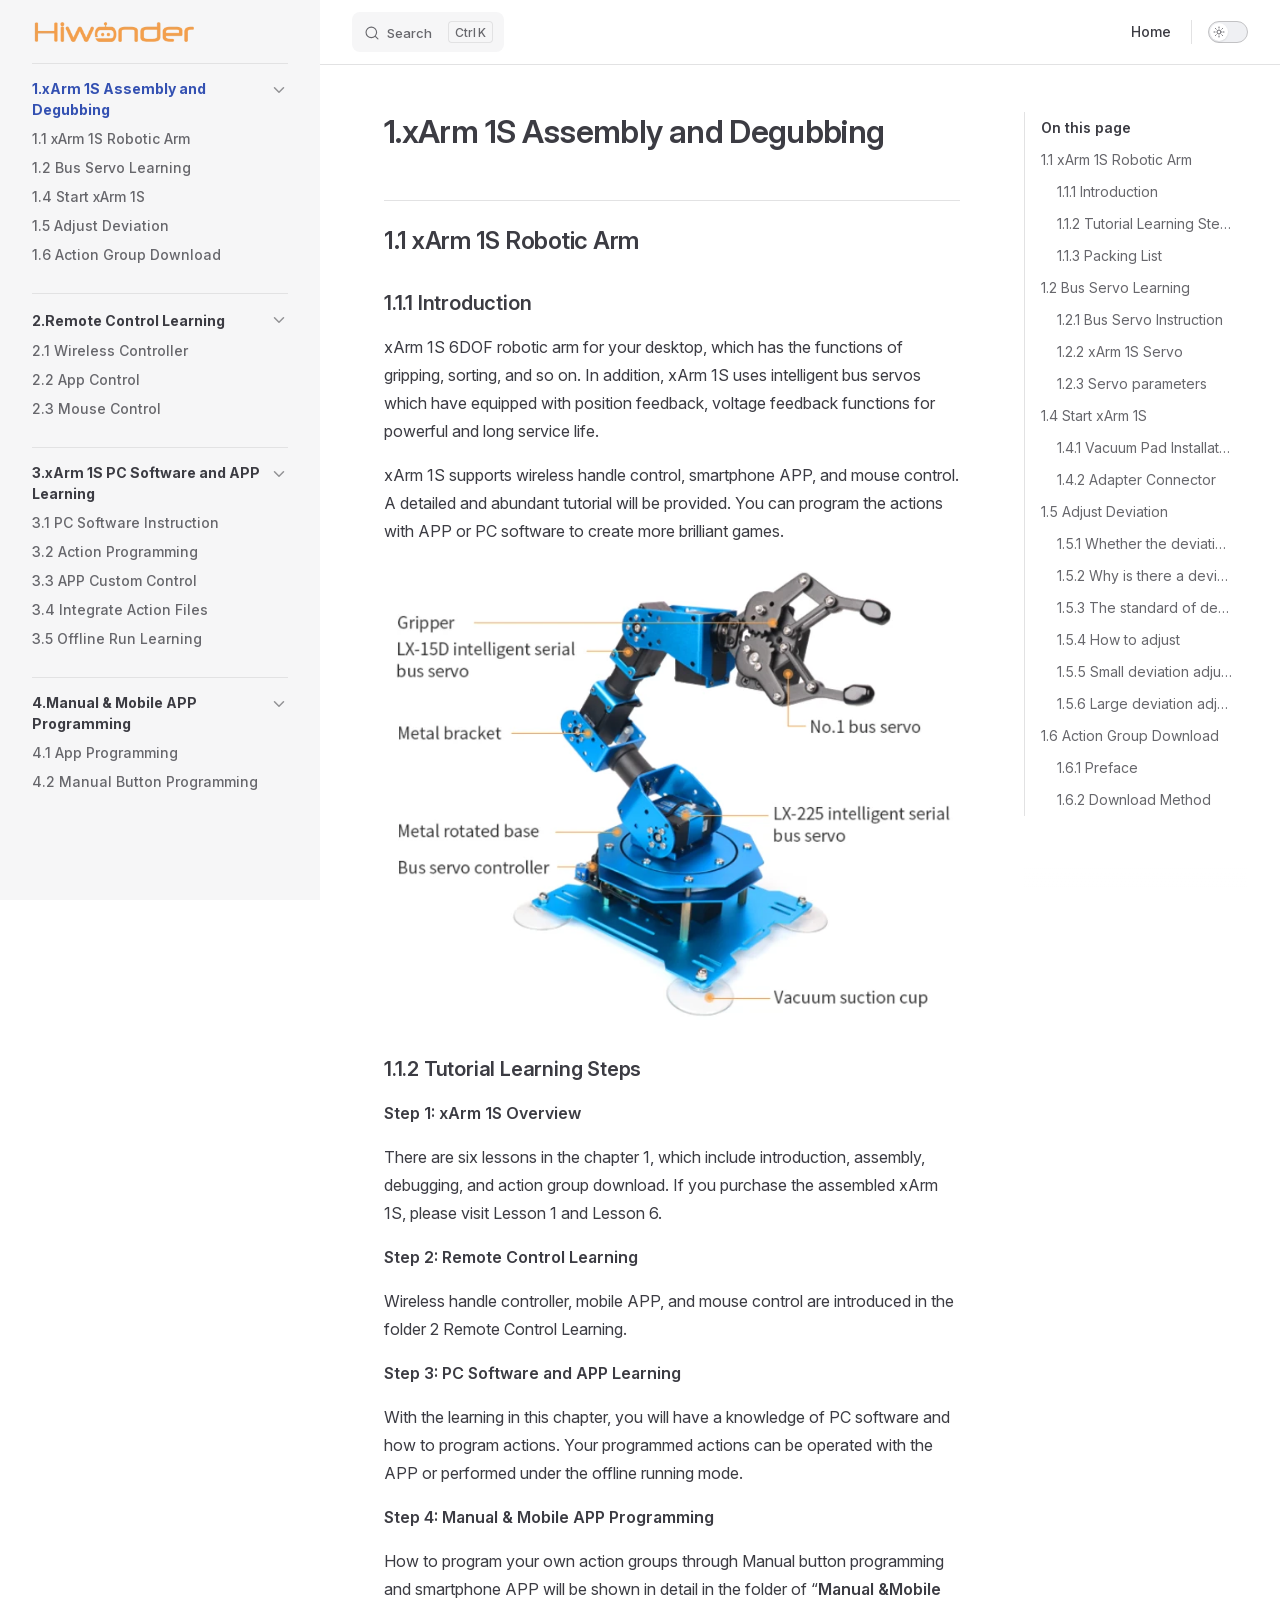
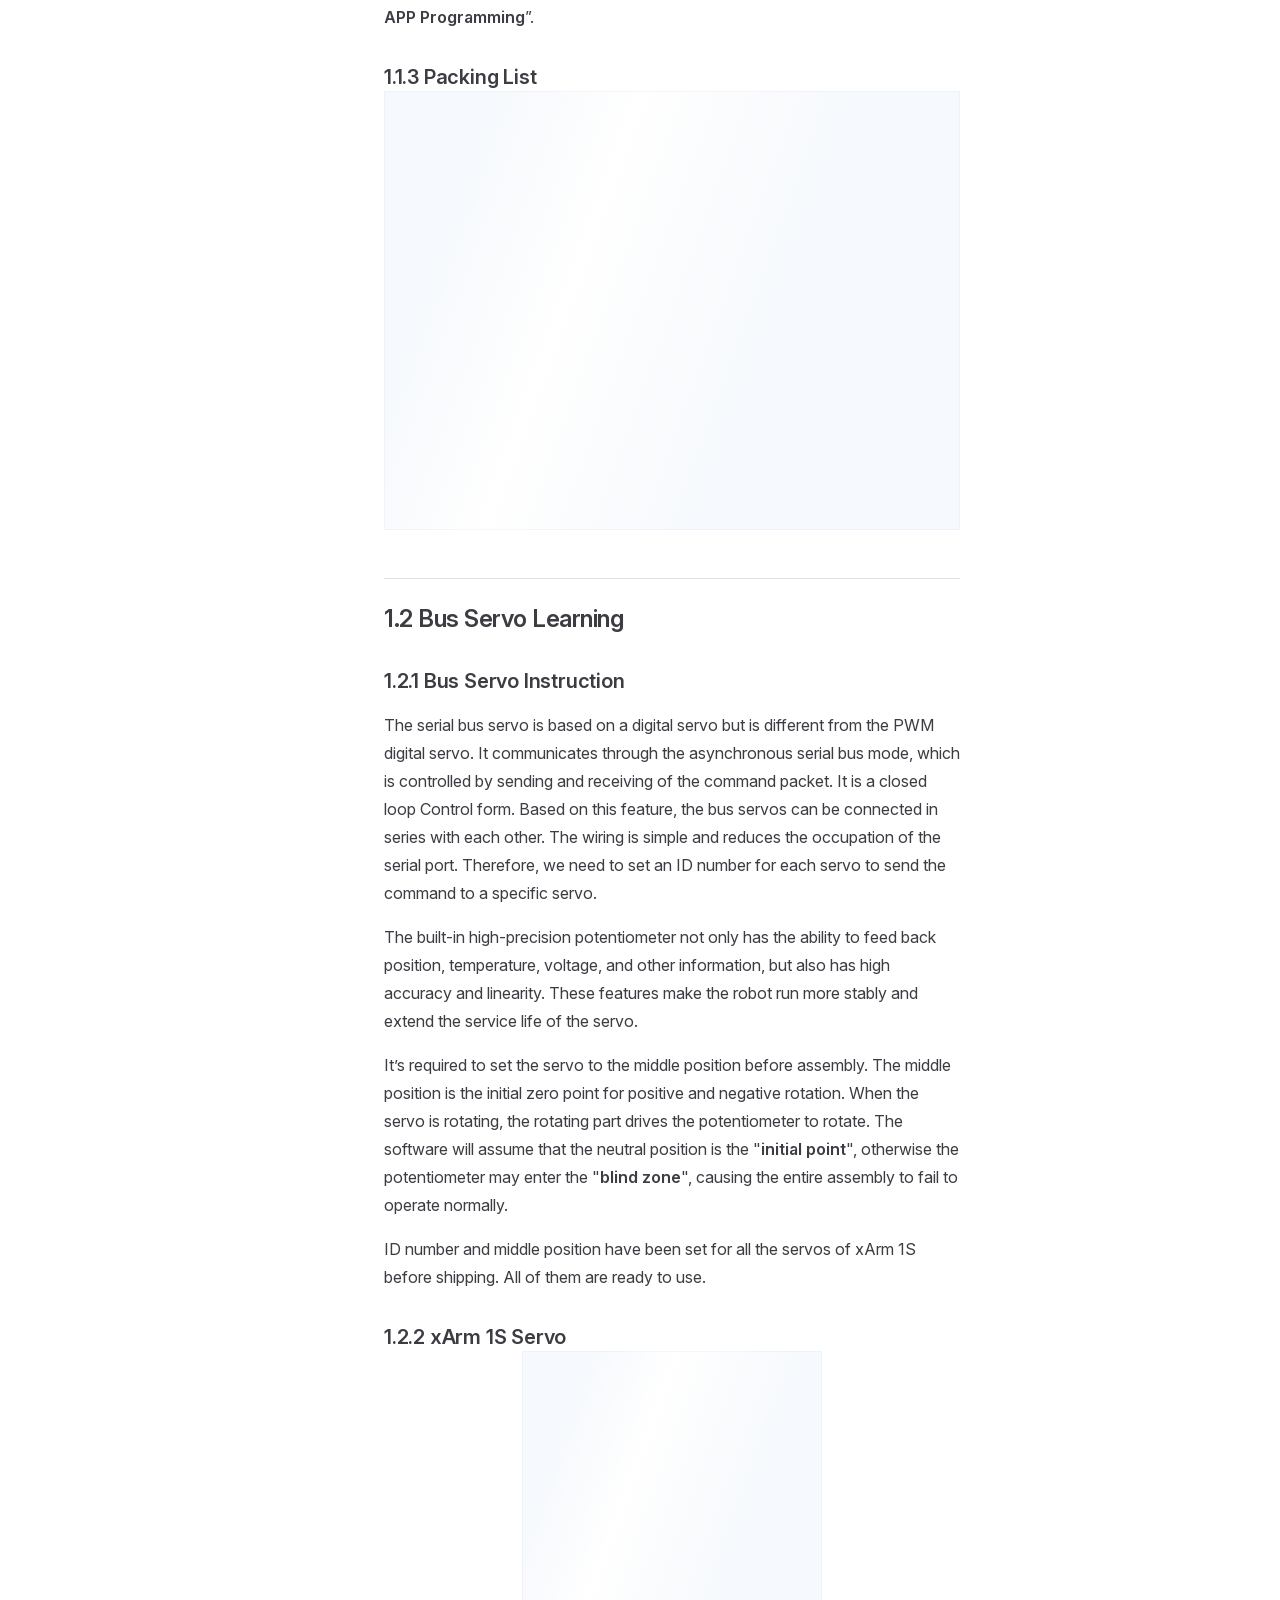
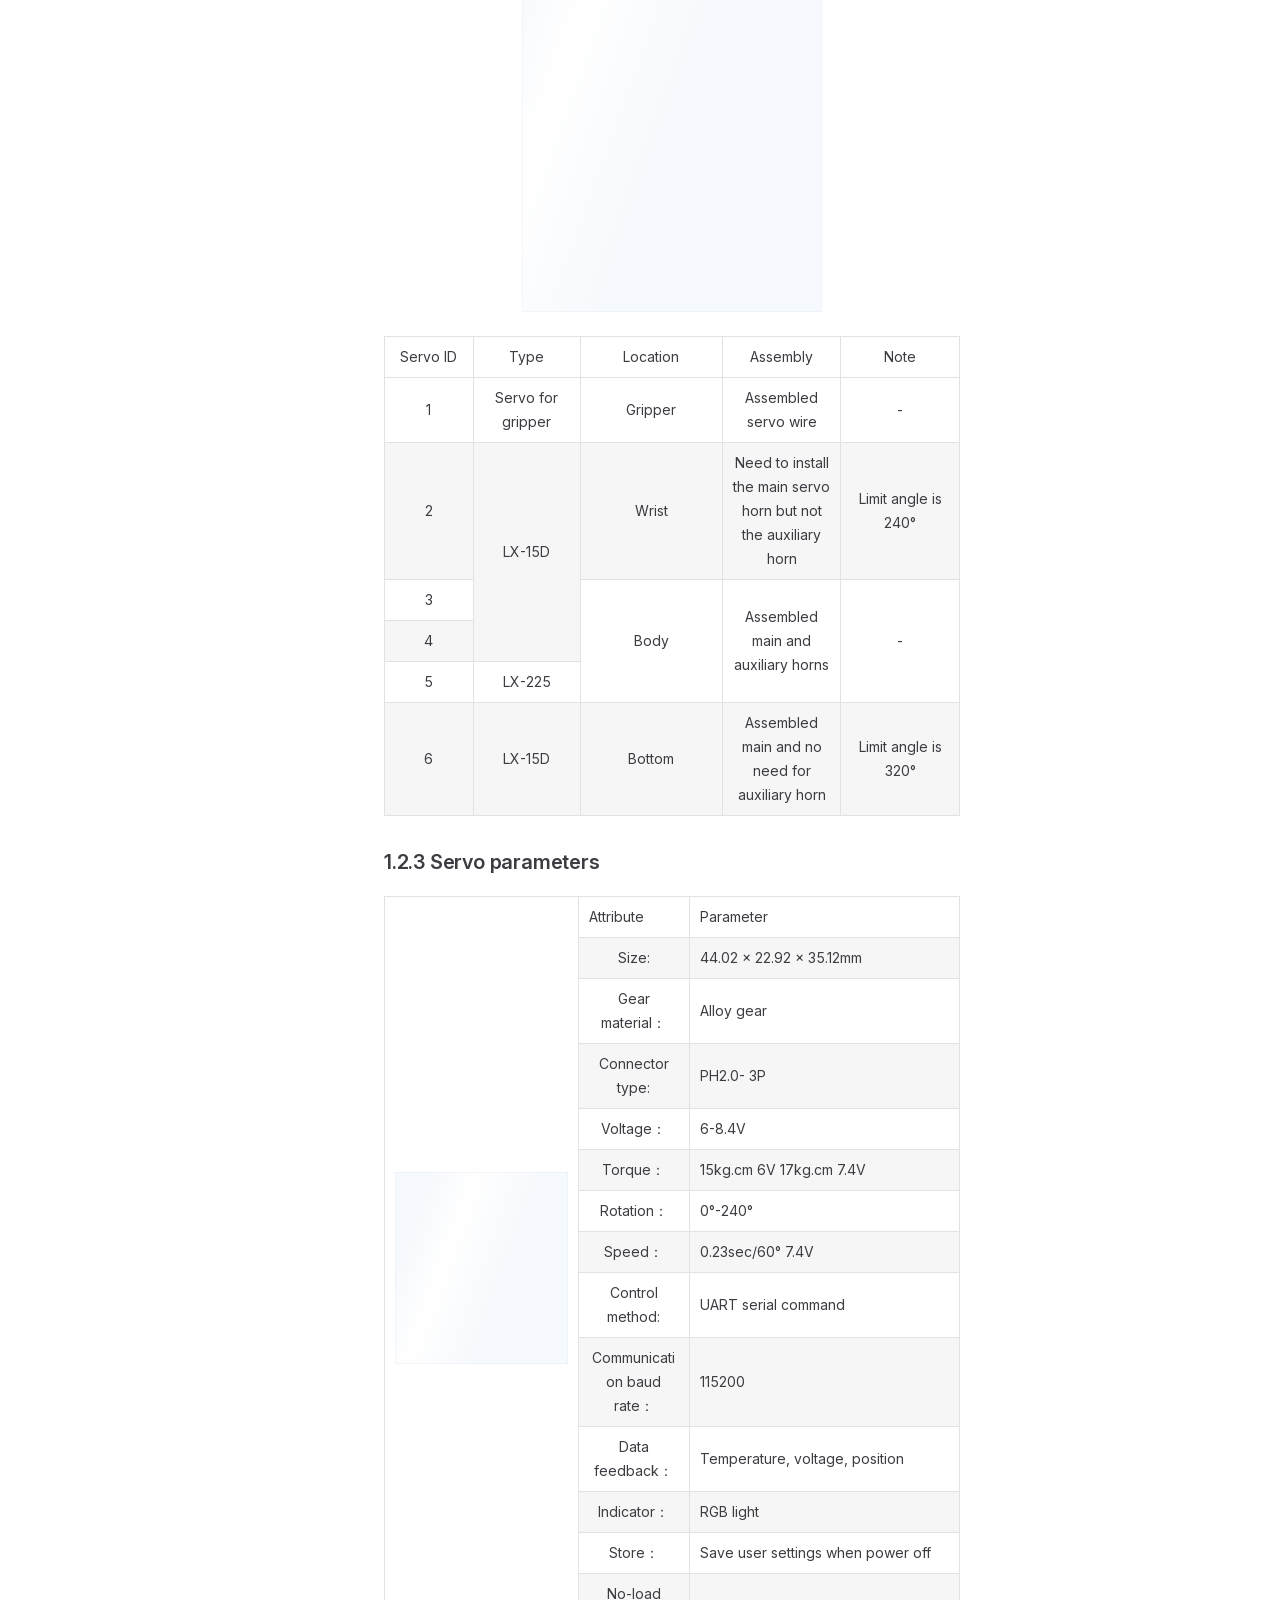
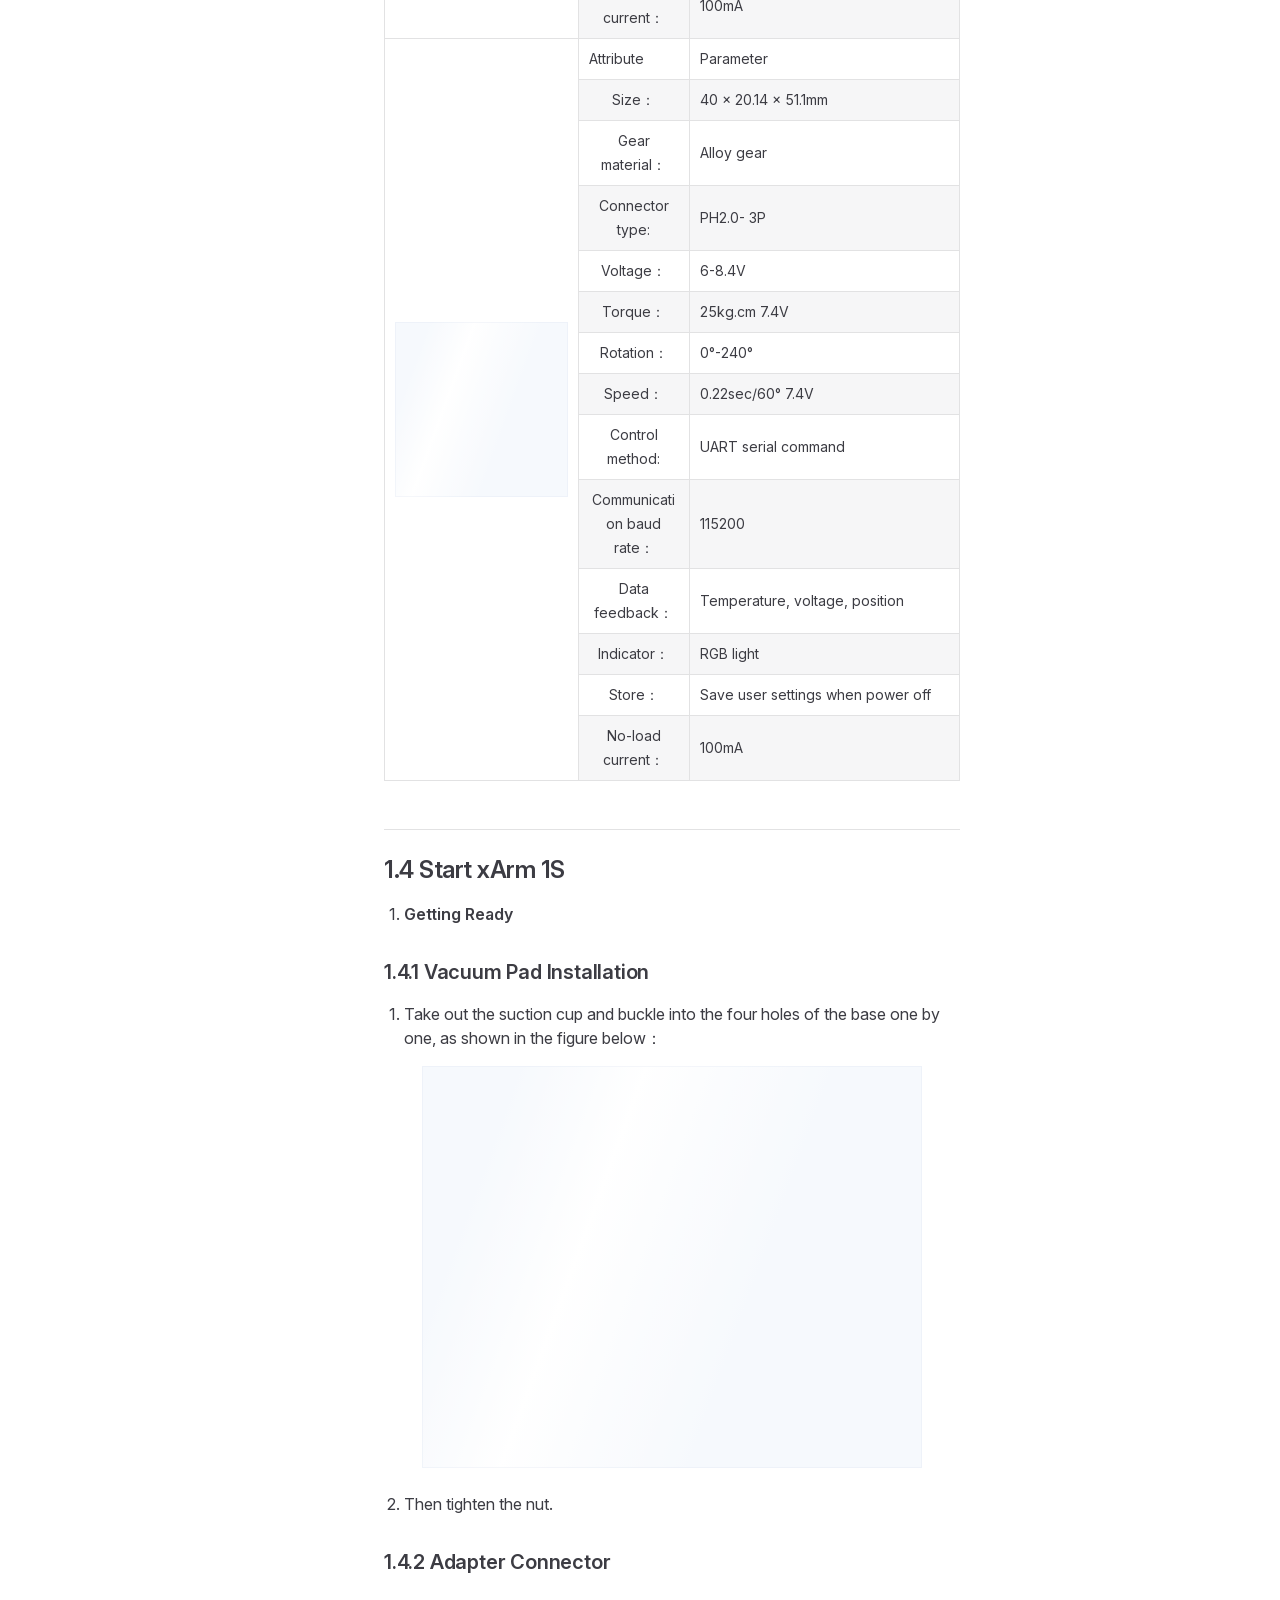
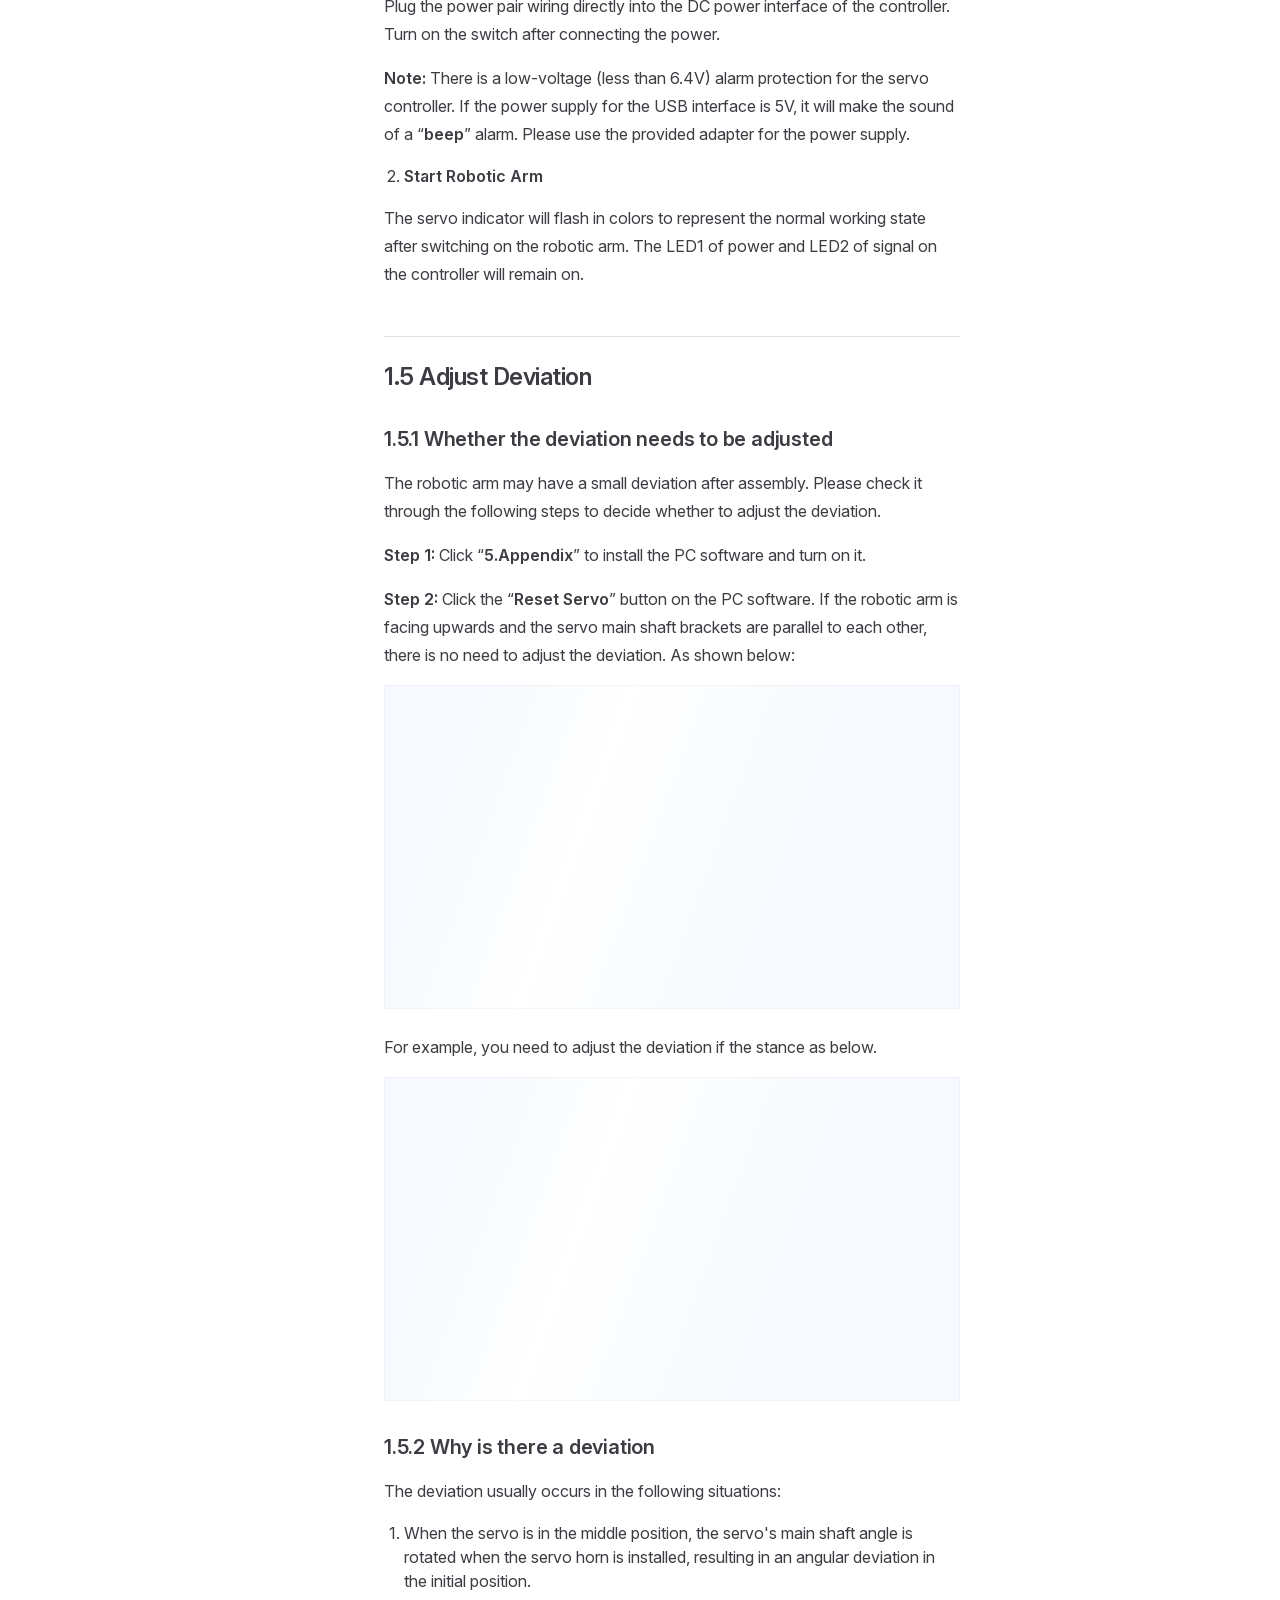
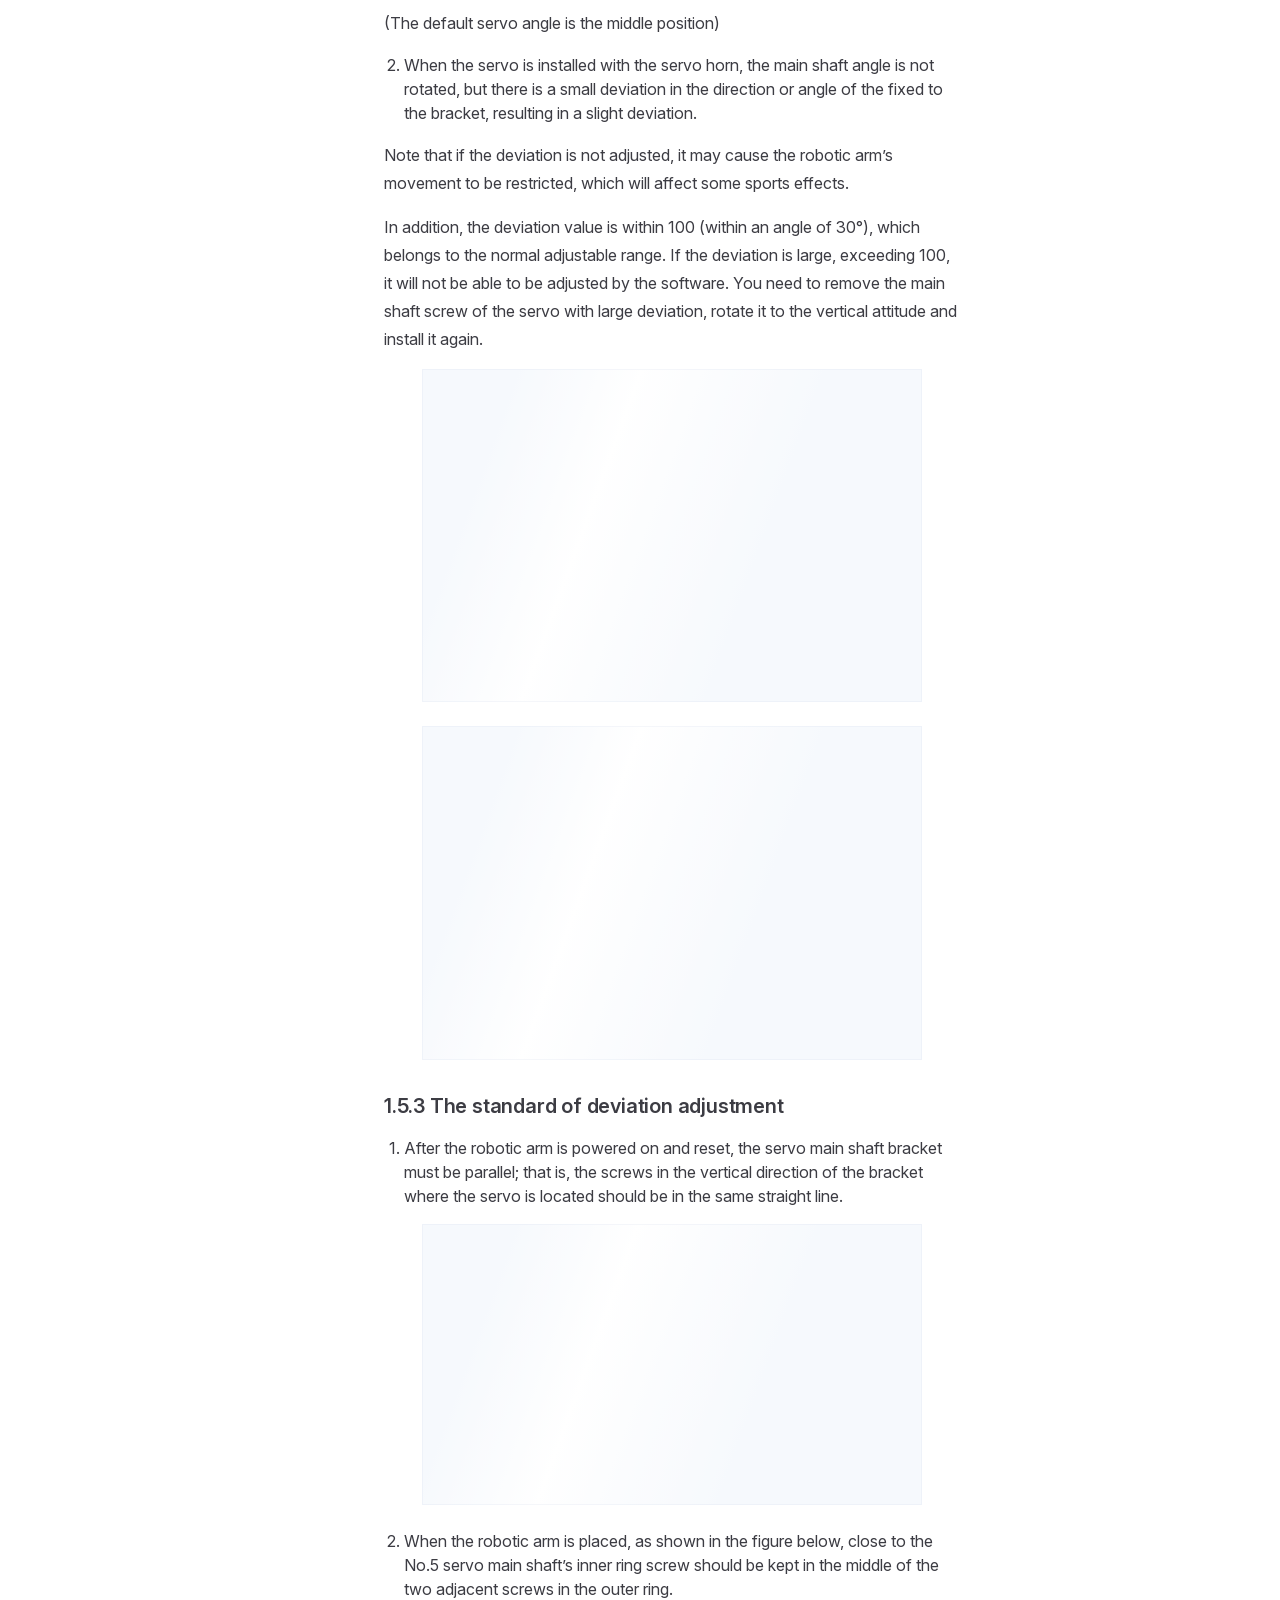
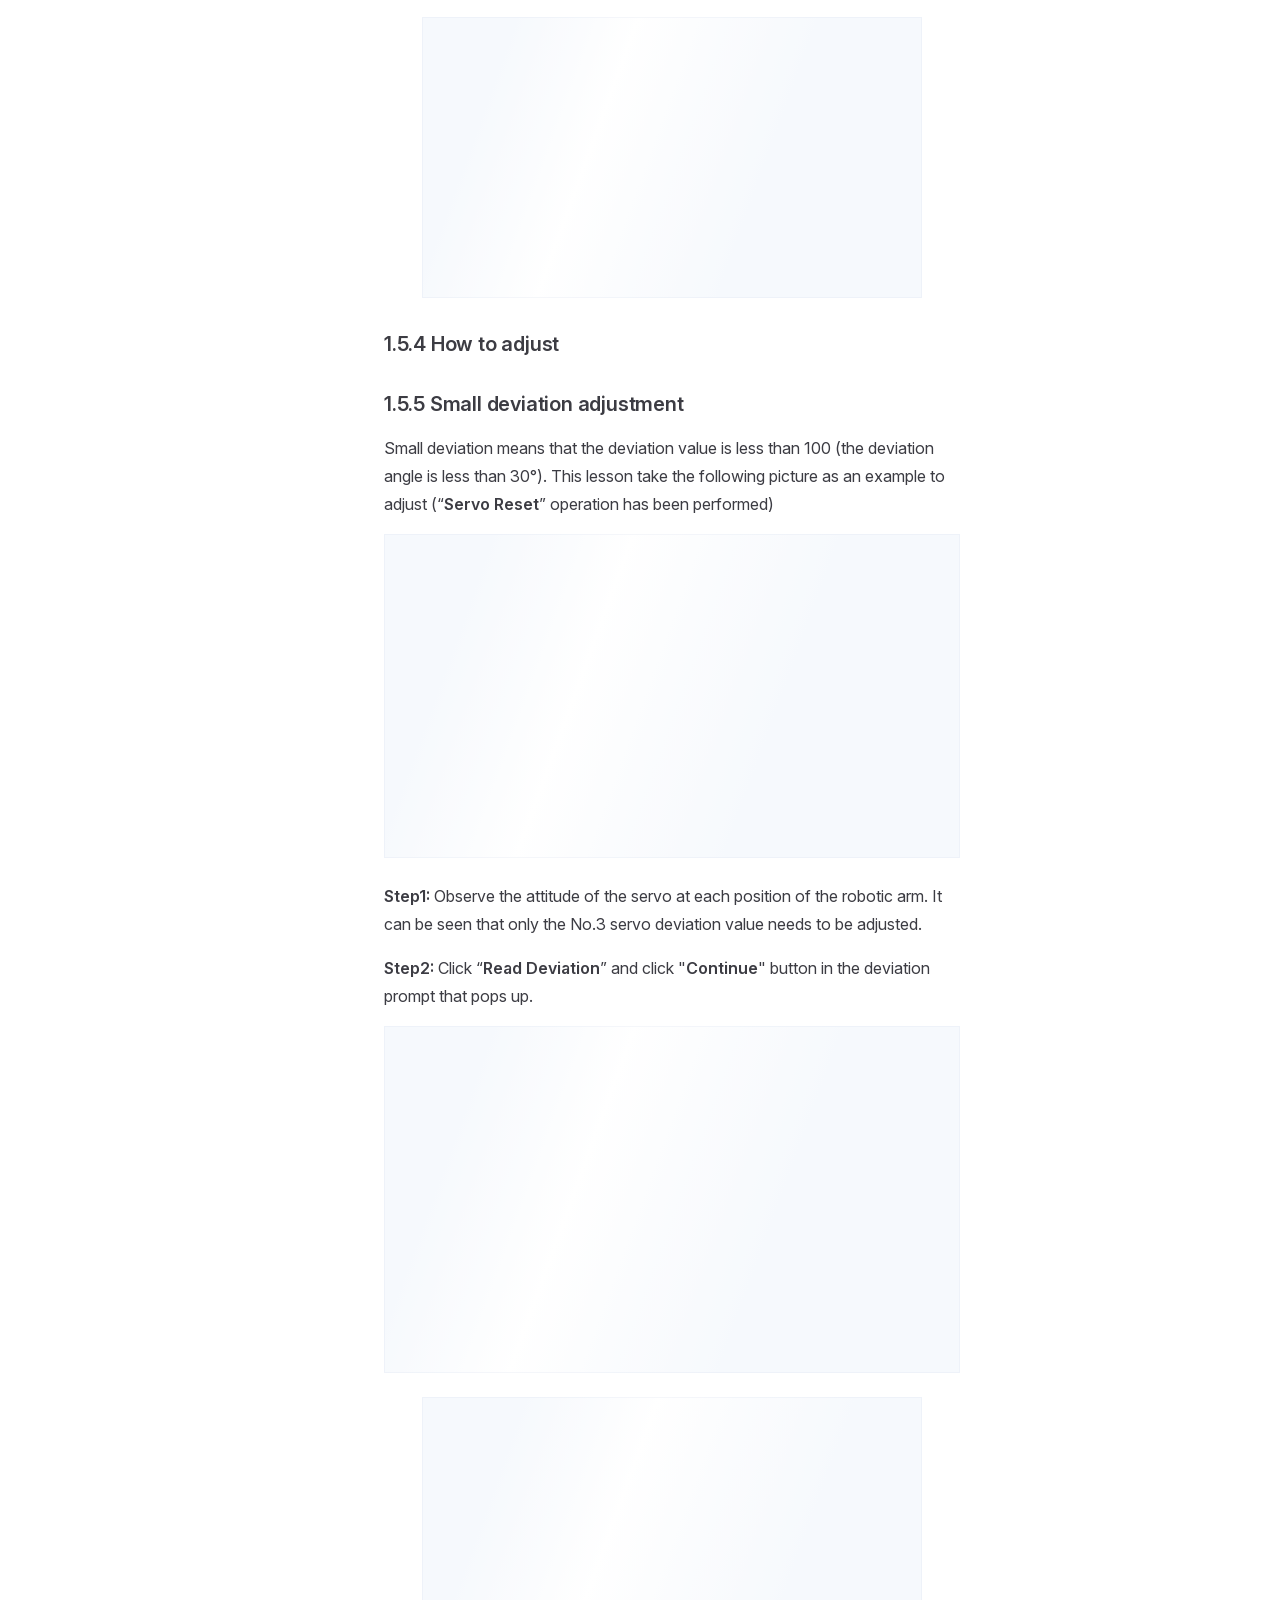
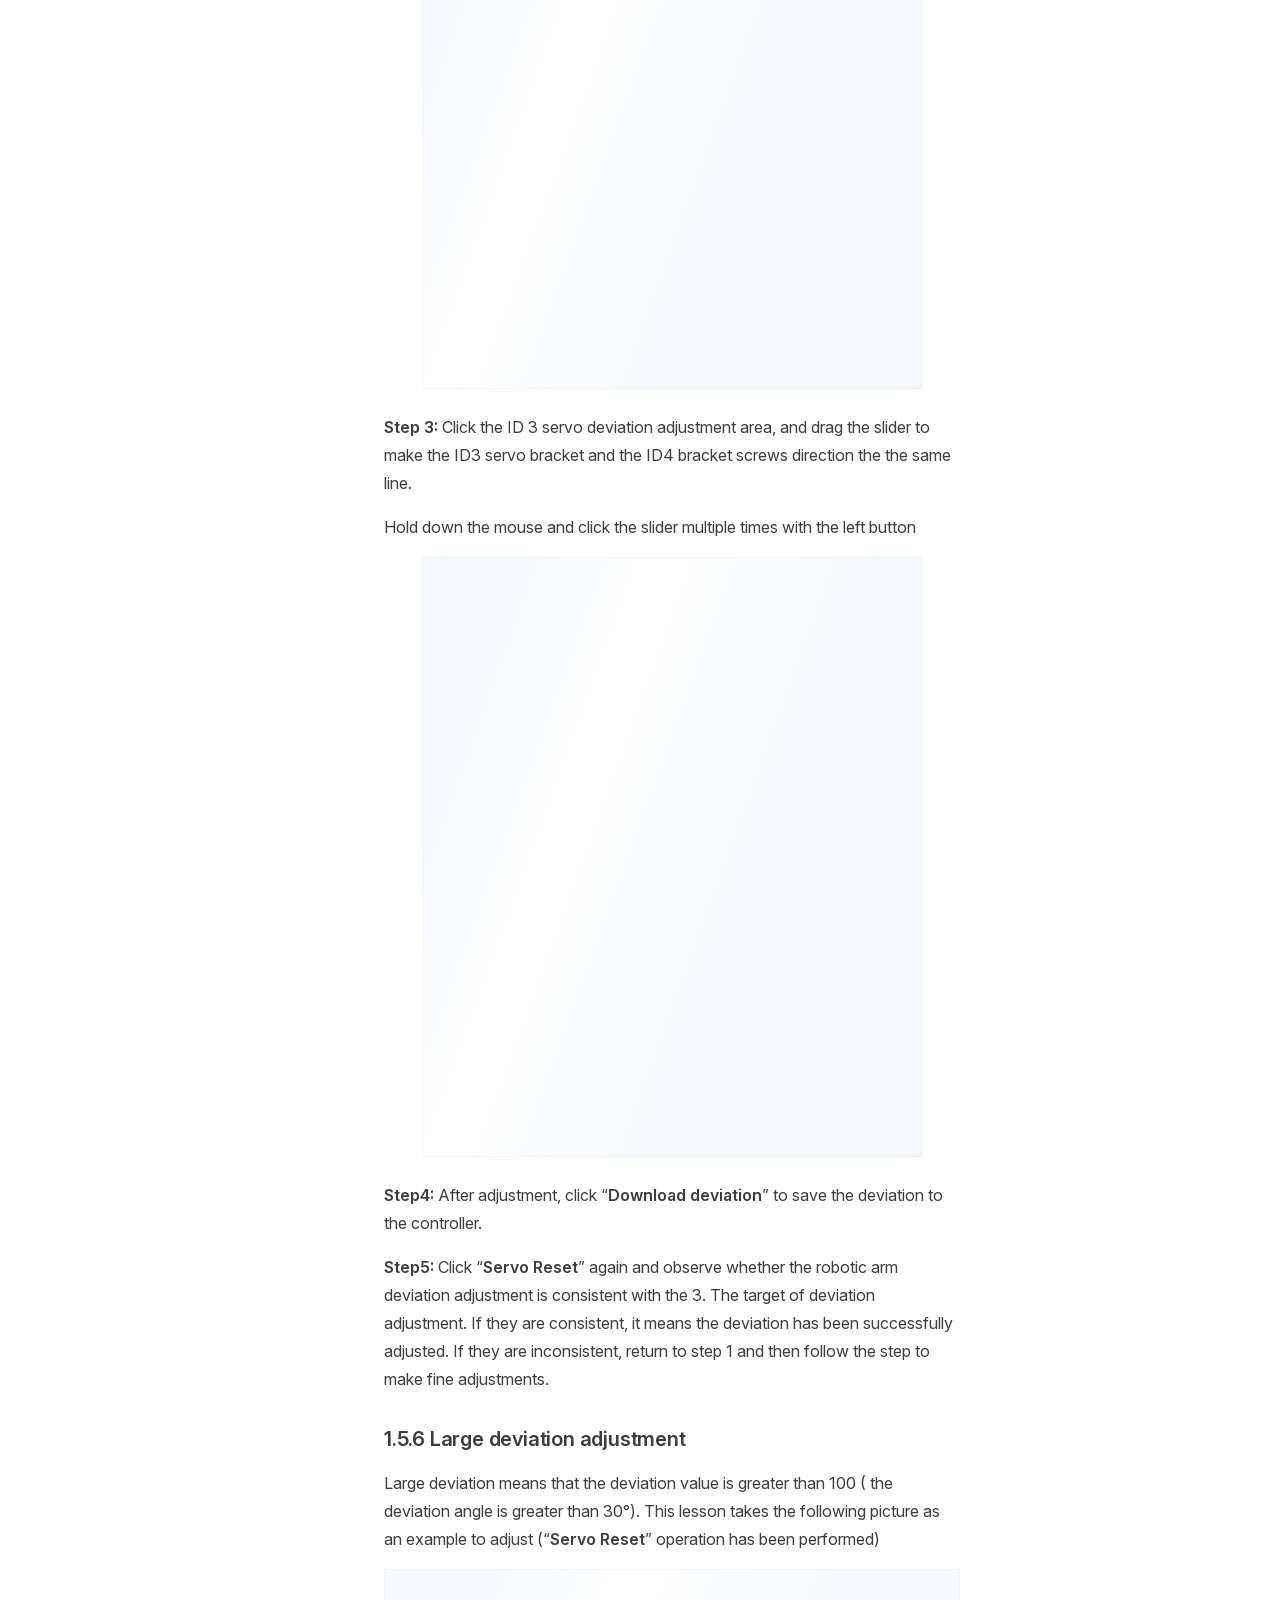
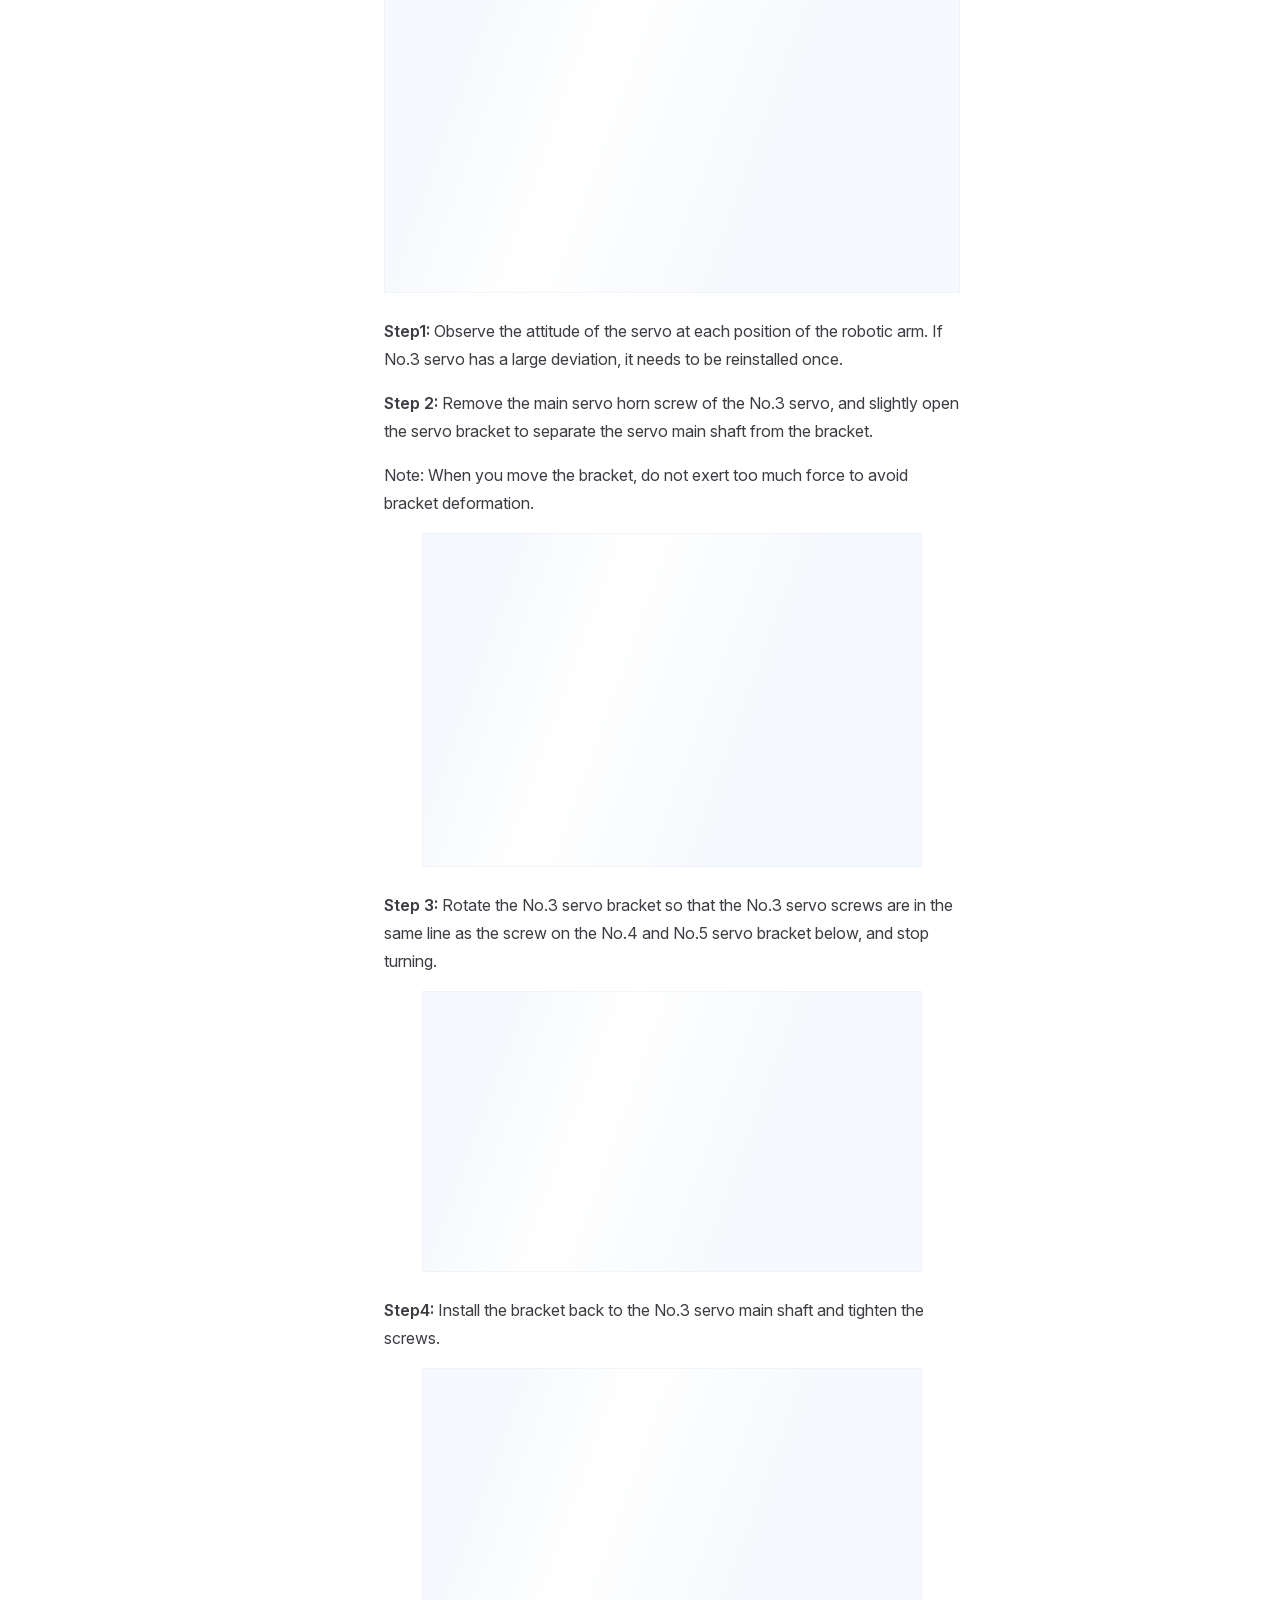
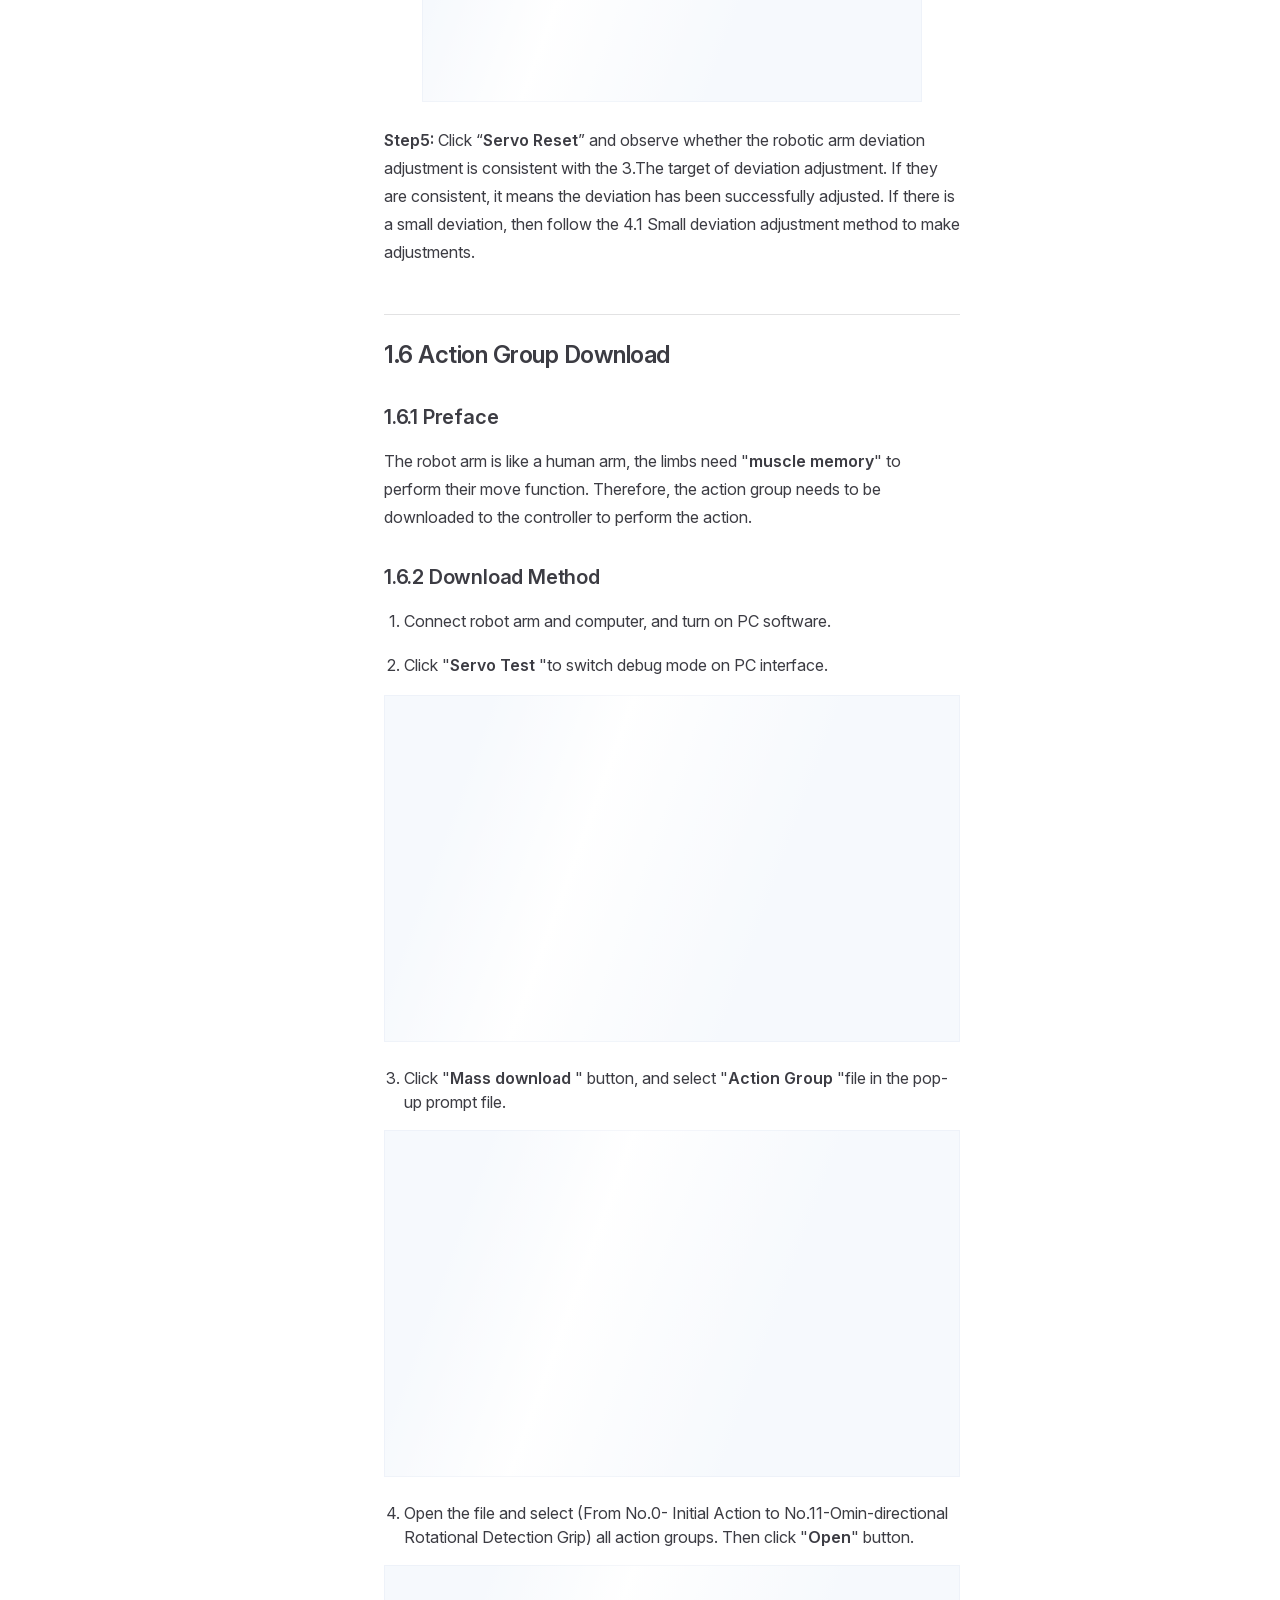
==== projects/xArm1s/en/latest/index.html @ a0bcb952 "内容修改" ====
<!DOCTYPE html>
<html lang="en-US" dir="ltr">
  <head>
    <meta charset="utf-8">
    <meta name="viewport" content="width=device-width,initial-scale=1">
    <title>xArm1s Documentation</title>
    <meta name="description" content="xArm1s documentation">
    <meta name="generator" content="VitePress v1.6.4">
    <link rel="preload stylesheet" href="/projects/xArm1s/en/latest/assets/style.CxP_NrQR.css" as="style">
    <link rel="preload stylesheet" href="/projects/xArm1s/en/latest/vp-icons.css" as="style">
    
    <script type="module" src="/projects/xArm1s/en/latest/assets/app.ejjOTUYW.js"></script>
    <link rel="preload" href="/projects/xArm1s/en/latest/assets/inter-roman-latin.Di8DUHzh.woff2" as="font" type="font/woff2" crossorigin="">
    <link rel="modulepreload" href="/projects/xArm1s/en/latest/assets/chunks/theme.Cj3zNCCT.js">
    <link rel="modulepreload" href="/projects/xArm1s/en/latest/assets/chunks/framework.Cma4l5FK.js">
    <link rel="modulepreload" href="/projects/xArm1s/en/latest/assets/index.md.B4yT09Di.lean.js">
    <link rel="icon" href="/projects/xArm1s/en/latest/favicon.ico">
    <script id="check-dark-mode">(()=>{const e=localStorage.getItem("vitepress-theme-appearance")||"auto",a=window.matchMedia("(prefers-color-scheme: dark)").matches;(!e||e==="auto"?a:e==="dark")&&document.documentElement.classList.add("dark")})();</script>
    <script id="check-mac-os">document.documentElement.classList.toggle("mac",/Mac|iPhone|iPod|iPad/i.test(navigator.platform));</script>
  </head>
  <body>
    <div id="app"><!--[--><div class="page-redirect" style="text-align:center;padding:100px 20px;"><p>Redirecting to content page...</p><p><a href="/projects/xArm1s/en/latest/docs/1. xArm 1S Assembly and Degubbing.html" target="_self">If you are not redirected automatically, click here</a></p></div><!--[--><!----><!--]--><!----><!--]--></div>
    <script>window.__VP_HASH_MAP__=JSON.parse("{\"docs_1. xarm 1s assembly and degubbing.md\":\"BlCGXDpI\",\"docs_2. remote control learning.md\":\"oFK88oRt\",\"docs_3. xarm 1s pc software and app learning.md\":\"CBuROpdE\",\"docs_4. manual _ mobile app programming.md\":\"BdoM3fTT\",\"docs_index.md\":\"CVqjwdQY\",\"index.md\":\"B4yT09Di\"}");window.__VP_SITE_DATA__=JSON.parse("{\"lang\":\"en-US\",\"dir\":\"ltr\",\"title\":\"xArm1s Documentation\",\"description\":\"xArm1s documentation\",\"base\":\"/projects/xArm1s/en/latest/\",\"head\":[],\"router\":{\"prefetchLinks\":true},\"appearance\":true,\"themeConfig\":{\"siteTitle\":false,\"logo\":\"/e-logo.webp\",\"outline\":[2,3],\"search\":{\"provider\":\"local\",\"options\":{\"translations\":{\"button\":{\"buttonText\":\"Search\",\"buttonAriaLabel\":\"Search\"},\"modal\":{\"searchBox\":{\"resetButtonTitle\":\"Clear search query\",\"resetButtonAriaLabel\":\"Clear search query\",\"cancelButtonText\":\"Cancel\",\"cancelButtonAriaLabel\":\"Cancel\"},\"startScreen\":{\"recentSearchTitle\":\"Recent Searches\",\"noRecentSearchText\":\"No recent searches\",\"suggestedQueryTitle\":\"Suggested Queries\"},\"noResultsScreen\":{\"noResultsText\":\"No results found for\",\"suggestedQueryText\":\"You can try searching for\",\"reportMissingResultsText\":\"Have any queries?\",\"reportMissingResultsLinkText\":\"Report here\"},\"footer\":{\"selectText\":\"to select\",\"navigateText\":\"to navigate\",\"closeText\":\"to close\"}}}}},\"nav\":[{\"text\":\"Home\",\"link\":\"https://www.hiwonder.net/\",\"target\":\"_self\"}],\"sidebar\":[{\"text\":\"1.xArm 1S Assembly and Degubbing\",\"link\":\"/docs/1.%20xArm%201S%20Assembly%20and%20Degubbing.html\",\"collapsed\":false,\"items\":[{\"text\":\"1.1 xArm 1S Robotic Arm\",\"link\":\"/docs/1.%20xArm%201S%20Assembly%20and%20Degubbing.html#_1-1-xarm-1s-robotic-arm\"},{\"text\":\"1.2 Bus Servo Learning\",\"link\":\"/docs/1.%20xArm%201S%20Assembly%20and%20Degubbing.html#_1-2-bus-servo-learning\"},{\"text\":\"1.4 Start xArm 1S\",\"link\":\"/docs/1.%20xArm%201S%20Assembly%20and%20Degubbing.html#_1-4-start-xarm-1s\"},{\"text\":\"1.5 Adjust Deviation\",\"link\":\"/docs/1.%20xArm%201S%20Assembly%20and%20Degubbing.html#_1-5-adjust-deviation\"},{\"text\":\"1.6 Action Group Download\",\"link\":\"/docs/1.%20xArm%201S%20Assembly%20and%20Degubbing.html#_1-6-action-group-download\"}]},{\"text\":\"2.Remote Control Learning\",\"link\":\"/docs/2.%20Remote%20Control%20Learning.html\",\"collapsed\":false,\"items\":[{\"text\":\"2.1 Wireless Controller\",\"link\":\"/docs/2.%20Remote%20Control%20Learning.html#_2-1-wireless-controller\"},{\"text\":\"2.2 App Control\",\"link\":\"/docs/2.%20Remote%20Control%20Learning.html#_2-2-app-control\"},{\"text\":\"2.3 Mouse Control\",\"link\":\"/docs/2.%20Remote%20Control%20Learning.html#_2-3-mouse-control\"}]},{\"text\":\"3.xArm 1S PC Software and APP Learning\",\"link\":\"/docs/3.%20xArm%201S%20PC%20Software%20and%20APP%20Learning.html\",\"collapsed\":false,\"items\":[{\"text\":\"3.1 PC Software Instruction\",\"link\":\"/docs/3.%20xArm%201S%20PC%20Software%20and%20APP%20Learning.html#_3-1-pc-software-instruction\"},{\"text\":\"3.2 Action Programming\",\"link\":\"/docs/3.%20xArm%201S%20PC%20Software%20and%20APP%20Learning.html#_3-2-action-programming\"},{\"text\":\"3.3 APP Custom Control\",\"link\":\"/docs/3.%20xArm%201S%20PC%20Software%20and%20APP%20Learning.html#_3-3-app-custom-control\"},{\"text\":\"3.4 Integrate Action Files\",\"link\":\"/docs/3.%20xArm%201S%20PC%20Software%20and%20APP%20Learning.html#_3-4-integrate-action-files\"},{\"text\":\"3.5 Offline Run Learning\",\"link\":\"/docs/3.%20xArm%201S%20PC%20Software%20and%20APP%20Learning.html#_3-5-offline-run-learning\"}]},{\"text\":\"4.Manual & Mobile APP Programming\",\"link\":\"/docs/4.%20Manual%20&%20Mobile%20APP%20Programming.html\",\"collapsed\":false,\"items\":[{\"text\":\"4.1 App Programming\",\"link\":\"/docs/4.%20Manual%20&%20Mobile%20APP%20Programming.html#_4-1-app-programming\"},{\"text\":\"4.2 Manual Button Programming\",\"link\":\"/docs/4.%20Manual%20&%20Mobile%20APP%20Programming.html#_4-2-manual-button-programming\"}]}]},\"locales\":{},\"scrollOffset\":134,\"cleanUrls\":false}");</script>
    
  </body>
</html>
---- projects/xArm1s/en/latest/assets/style.CxP_NrQR.css ----
@font-face{font-family:Inter;font-style:normal;font-weight:100 900;font-display:swap;src:url(/projects/xArm1s/en/latest/assets/inter-roman-cyrillic-ext.BBPuwvHQ.woff2) format("woff2");unicode-range:U+0460-052F,U+1C80-1C88,U+20B4,U+2DE0-2DFF,U+A640-A69F,U+FE2E-FE2F}@font-face{font-family:Inter;font-style:normal;font-weight:100 900;font-display:swap;src:url(/projects/xArm1s/en/latest/assets/inter-roman-cyrillic.C5lxZ8CY.woff2) format("woff2");unicode-range:U+0301,U+0400-045F,U+0490-0491,U+04B0-04B1,U+2116}@font-face{font-family:Inter;font-style:normal;font-weight:100 900;font-display:swap;src:url(/projects/xArm1s/en/latest/assets/inter-roman-greek-ext.CqjqNYQ-.woff2) format("woff2");unicode-range:U+1F00-1FFF}@font-face{font-family:Inter;font-style:normal;font-weight:100 900;font-display:swap;src:url(/projects/xArm1s/en/latest/assets/inter-roman-greek.BBVDIX6e.woff2) format("woff2");unicode-range:U+0370-0377,U+037A-037F,U+0384-038A,U+038C,U+038E-03A1,U+03A3-03FF}@font-face{font-family:Inter;font-style:normal;font-weight:100 900;font-display:swap;src:url(/projects/xArm1s/en/latest/assets/inter-roman-vietnamese.BjW4sHH5.woff2) format("woff2");unicode-range:U+0102-0103,U+0110-0111,U+0128-0129,U+0168-0169,U+01A0-01A1,U+01AF-01B0,U+0300-0301,U+0303-0304,U+0308-0309,U+0323,U+0329,U+1EA0-1EF9,U+20AB}@font-face{font-family:Inter;font-style:normal;font-weight:100 900;font-display:swap;src:url(/projects/xArm1s/en/latest/assets/inter-roman-latin-ext.4ZJIpNVo.woff2) format("woff2");unicode-range:U+0100-02AF,U+0304,U+0308,U+0329,U+1E00-1E9F,U+1EF2-1EFF,U+2020,U+20A0-20AB,U+20AD-20C0,U+2113,U+2C60-2C7F,U+A720-A7FF}@font-face{font-family:Inter;font-style:normal;font-weight:100 900;font-display:swap;src:url(/projects/xArm1s/en/latest/assets/inter-roman-latin.Di8DUHzh.woff2) format("woff2");unicode-range:U+0000-00FF,U+0131,U+0152-0153,U+02BB-02BC,U+02C6,U+02DA,U+02DC,U+0304,U+0308,U+0329,U+2000-206F,U+2074,U+20AC,U+2122,U+2191,U+2193,U+2212,U+2215,U+FEFF,U+FFFD}@font-face{font-family:Inter;font-style:italic;font-weight:100 900;font-display:swap;src:url(/projects/xArm1s/en/latest/assets/inter-italic-cyrillic-ext.r48I6akx.woff2) format("woff2");unicode-range:U+0460-052F,U+1C80-1C88,U+20B4,U+2DE0-2DFF,U+A640-A69F,U+FE2E-FE2F}@font-face{font-family:Inter;font-style:italic;font-weight:100 900;font-display:swap;src:url(/projects/xArm1s/en/latest/assets/inter-italic-cyrillic.By2_1cv3.woff2) format("woff2");unicode-range:U+0301,U+0400-045F,U+0490-0491,U+04B0-04B1,U+2116}@font-face{font-family:Inter;font-style:italic;font-weight:100 900;font-display:swap;src:url(/projects/xArm1s/en/latest/assets/inter-italic-greek-ext.1u6EdAuj.woff2) format("woff2");unicode-range:U+1F00-1FFF}@font-face{font-family:Inter;font-style:italic;font-weight:100 900;font-display:swap;src:url(/projects/xArm1s/en/latest/assets/inter-italic-greek.DJ8dCoTZ.woff2) format("woff2");unicode-range:U+0370-0377,U+037A-037F,U+0384-038A,U+038C,U+038E-03A1,U+03A3-03FF}@font-face{font-family:Inter;font-style:italic;font-weight:100 900;font-display:swap;src:url(/projects/xArm1s/en/latest/assets/inter-italic-vietnamese.BSbpV94h.woff2) format("woff2");unicode-range:U+0102-0103,U+0110-0111,U+0128-0129,U+0168-0169,U+01A0-01A1,U+01AF-01B0,U+0300-0301,U+0303-0304,U+0308-0309,U+0323,U+0329,U+1EA0-1EF9,U+20AB}@font-face{font-family:Inter;font-style:italic;font-weight:100 900;font-display:swap;src:url(/projects/xArm1s/en/latest/assets/inter-italic-latin-ext.CN1xVJS-.woff2) format("woff2");unicode-range:U+0100-02AF,U+0304,U+0308,U+0329,U+1E00-1E9F,U+1EF2-1EFF,U+2020,U+20A0-20AB,U+20AD-20C0,U+2113,U+2C60-2C7F,U+A720-A7FF}@font-face{font-family:Inter;font-style:italic;font-weight:100 900;font-display:swap;src:url(/projects/xArm1s/en/latest/assets/inter-italic-latin.C2AdPX0b.woff2) format("woff2");unicode-range:U+0000-00FF,U+0131,U+0152-0153,U+02BB-02BC,U+02C6,U+02DA,U+02DC,U+0304,U+0308,U+0329,U+2000-206F,U+2074,U+20AC,U+2122,U+2191,U+2193,U+2212,U+2215,U+FEFF,U+FFFD}@font-face{font-family:Punctuation SC;font-weight:400;src:local("PingFang SC Regular"),local("Noto Sans CJK SC"),local("Microsoft YaHei");unicode-range:U+201C,U+201D,U+2018,U+2019,U+2E3A,U+2014,U+2013,U+2026,U+00B7,U+007E,U+002F}@font-face{font-family:Punctuation SC;font-weight:500;src:local("PingFang SC Medium"),local("Noto Sans CJK SC"),local("Microsoft YaHei");unicode-range:U+201C,U+201D,U+2018,U+2019,U+2E3A,U+2014,U+2013,U+2026,U+00B7,U+007E,U+002F}@font-face{font-family:Punctuation SC;font-weight:600;src:local("PingFang SC Semibold"),local("Noto Sans CJK SC Bold"),local("Microsoft YaHei Bold");unicode-range:U+201C,U+201D,U+2018,U+2019,U+2E3A,U+2014,U+2013,U+2026,U+00B7,U+007E,U+002F}@font-face{font-family:Punctuation SC;font-weight:700;src:local("PingFang SC Semibold"),local("Noto Sans CJK SC Bold"),local("Microsoft YaHei Bold");unicode-range:U+201C,U+201D,U+2018,U+2019,U+2E3A,U+2014,U+2013,U+2026,U+00B7,U+007E,U+002F}:root{--vp-c-white: #ffffff;--vp-c-black: #000000;--vp-c-neutral: var(--vp-c-black);--vp-c-neutral-inverse: var(--vp-c-white)}.dark{--vp-c-neutral: var(--vp-c-white);--vp-c-neutral-inverse: var(--vp-c-black)}:root{--vp-c-gray-1: #dddde3;--vp-c-gray-2: #e4e4e9;--vp-c-gray-3: #ebebef;--vp-c-gray-soft: rgba(142, 150, 170, .14);--vp-c-indigo-1: #3451b2;--vp-c-indigo-2: #3a5ccc;--vp-c-indigo-3: #5672cd;--vp-c-indigo-soft: rgba(100, 108, 255, .14);--vp-c-purple-1: #6f42c1;--vp-c-purple-2: #7e4cc9;--vp-c-purple-3: #8e5cd9;--vp-c-purple-soft: rgba(159, 122, 234, .14);--vp-c-green-1: #18794e;--vp-c-green-2: #299764;--vp-c-green-3: #30a46c;--vp-c-green-soft: rgba(16, 185, 129, .14);--vp-c-yellow-1: #915930;--vp-c-yellow-2: #946300;--vp-c-yellow-3: #9f6a00;--vp-c-yellow-soft: rgba(234, 179, 8, .14);--vp-c-red-1: #b8272c;--vp-c-red-2: #d5393e;--vp-c-red-3: #e0575b;--vp-c-red-soft: rgba(244, 63, 94, .14);--vp-c-sponsor: #db2777}.dark{--vp-c-gray-1: #515c67;--vp-c-gray-2: #414853;--vp-c-gray-3: #32363f;--vp-c-gray-soft: rgba(101, 117, 133, .16);--vp-c-indigo-1: #a8b1ff;--vp-c-indigo-2: #5c73e7;--vp-c-indigo-3: #3e63dd;--vp-c-indigo-soft: rgba(100, 108, 255, .16);--vp-c-purple-1: #c8abfa;--vp-c-purple-2: #a879e6;--vp-c-purple-3: #8e5cd9;--vp-c-purple-soft: rgba(159, 122, 234, .16);--vp-c-green-1: #3dd68c;--vp-c-green-2: #30a46c;--vp-c-green-3: #298459;--vp-c-green-soft: rgba(16, 185, 129, .16);--vp-c-yellow-1: #f9b44e;--vp-c-yellow-2: #da8b17;--vp-c-yellow-3: #a46a0a;--vp-c-yellow-soft: rgba(234, 179, 8, .16);--vp-c-red-1: #f66f81;--vp-c-red-2: #f14158;--vp-c-red-3: #b62a3c;--vp-c-red-soft: rgba(244, 63, 94, .16)}:root{--vp-c-bg: #ffffff;--vp-c-bg-alt: #f6f6f7;--vp-c-bg-elv: #ffffff;--vp-c-bg-soft: #f6f6f7}.dark{--vp-c-bg: #1b1b1f;--vp-c-bg-alt: #161618;--vp-c-bg-elv: #202127;--vp-c-bg-soft: #202127}:root{--vp-c-border: #c2c2c4;--vp-c-divider: #e2e2e3;--vp-c-gutter: #e2e2e3}.dark{--vp-c-border: #3c3f44;--vp-c-divider: #2e2e32;--vp-c-gutter: #000000}:root{--vp-c-text-1: #3c3c43;--vp-c-text-2: #67676c;--vp-c-text-3: #929295}.dark{--vp-c-text-1: #dfdfd6;--vp-c-text-2: #98989f;--vp-c-text-3: #6a6a71}:root{--vp-c-default-1: var(--vp-c-gray-1);--vp-c-default-2: var(--vp-c-gray-2);--vp-c-default-3: var(--vp-c-gray-3);--vp-c-default-soft: var(--vp-c-gray-soft);--vp-c-brand-1: var(--vp-c-indigo-1);--vp-c-brand-2: var(--vp-c-indigo-2);--vp-c-brand-3: var(--vp-c-indigo-3);--vp-c-brand-soft: var(--vp-c-indigo-soft);--vp-c-brand: var(--vp-c-brand-1);--vp-c-tip-1: var(--vp-c-brand-1);--vp-c-tip-2: var(--vp-c-brand-2);--vp-c-tip-3: var(--vp-c-brand-3);--vp-c-tip-soft: var(--vp-c-brand-soft);--vp-c-note-1: var(--vp-c-brand-1);--vp-c-note-2: var(--vp-c-brand-2);--vp-c-note-3: var(--vp-c-brand-3);--vp-c-note-soft: var(--vp-c-brand-soft);--vp-c-success-1: var(--vp-c-green-1);--vp-c-success-2: var(--vp-c-green-2);--vp-c-success-3: var(--vp-c-green-3);--vp-c-success-soft: var(--vp-c-green-soft);--vp-c-important-1: var(--vp-c-purple-1);--vp-c-important-2: var(--vp-c-purple-2);--vp-c-important-3: var(--vp-c-purple-3);--vp-c-important-soft: var(--vp-c-purple-soft);--vp-c-warning-1: var(--vp-c-yellow-1);--vp-c-warning-2: var(--vp-c-yellow-2);--vp-c-warning-3: var(--vp-c-yellow-3);--vp-c-warning-soft: var(--vp-c-yellow-soft);--vp-c-danger-1: var(--vp-c-red-1);--vp-c-danger-2: var(--vp-c-red-2);--vp-c-danger-3: var(--vp-c-red-3);--vp-c-danger-soft: var(--vp-c-red-soft);--vp-c-caution-1: var(--vp-c-red-1);--vp-c-caution-2: var(--vp-c-red-2);--vp-c-caution-3: var(--vp-c-red-3);--vp-c-caution-soft: var(--vp-c-red-soft)}:root{--vp-font-family-base: "Inter", ui-sans-serif, system-ui, sans-serif, "Apple Color Emoji", "Segoe UI Emoji", "Segoe UI Symbol", "Noto Color Emoji";--vp-font-family-mono: ui-monospace, "Menlo", "Monaco", "Consolas", "Liberation Mono", "Courier New", monospace;font-optical-sizing:auto}:root:where(:lang(zh)){--vp-font-family-base: "Punctuation SC", "Inter", ui-sans-serif, system-ui, sans-serif, "Apple Color Emoji", "Segoe UI Emoji", "Segoe UI Symbol", "Noto Color Emoji"}:root{--vp-shadow-1: 0 1px 2px rgba(0, 0, 0, .04), 0 1px 2px rgba(0, 0, 0, .06);--vp-shadow-2: 0 3px 12px rgba(0, 0, 0, .07), 0 1px 4px rgba(0, 0, 0, .07);--vp-shadow-3: 0 12px 32px rgba(0, 0, 0, .1), 0 2px 6px rgba(0, 0, 0, .08);--vp-shadow-4: 0 14px 44px rgba(0, 0, 0, .12), 0 3px 9px rgba(0, 0, 0, .12);--vp-shadow-5: 0 18px 56px rgba(0, 0, 0, .16), 0 4px 12px rgba(0, 0, 0, .16)}:root{--vp-z-index-footer: 10;--vp-z-index-local-nav: 20;--vp-z-index-nav: 30;--vp-z-index-layout-top: 40;--vp-z-index-backdrop: 50;--vp-z-index-sidebar: 60}@media (min-width: 960px){:root{--vp-z-index-sidebar: 25}}:root{--vp-layout-max-width: 1440px}:root{--vp-header-anchor-symbol: "#"}:root{--vp-code-line-height: 1.7;--vp-code-font-size: .875em;--vp-code-color: var(--vp-c-brand-1);--vp-code-link-color: var(--vp-c-brand-1);--vp-code-link-hover-color: var(--vp-c-brand-2);--vp-code-bg: var(--vp-c-default-soft);--vp-code-block-color: var(--vp-c-text-2);--vp-code-block-bg: var(--vp-c-bg-alt);--vp-code-block-divider-color: var(--vp-c-gutter);--vp-code-lang-color: var(--vp-c-text-3);--vp-code-line-highlight-color: var(--vp-c-default-soft);--vp-code-line-number-color: var(--vp-c-text-3);--vp-code-line-diff-add-color: var(--vp-c-success-soft);--vp-code-line-diff-add-symbol-color: var(--vp-c-success-1);--vp-code-line-diff-remove-color: var(--vp-c-danger-soft);--vp-code-line-diff-remove-symbol-color: var(--vp-c-danger-1);--vp-code-line-warning-color: var(--vp-c-warning-soft);--vp-code-line-error-color: var(--vp-c-danger-soft);--vp-code-copy-code-border-color: var(--vp-c-divider);--vp-code-copy-code-bg: var(--vp-c-bg-soft);--vp-code-copy-code-hover-border-color: var(--vp-c-divider);--vp-code-copy-code-hover-bg: var(--vp-c-bg);--vp-code-copy-code-active-text: var(--vp-c-text-2);--vp-code-copy-copied-text-content: "Copied";--vp-code-tab-divider: var(--vp-code-block-divider-color);--vp-code-tab-text-color: var(--vp-c-text-2);--vp-code-tab-bg: var(--vp-code-block-bg);--vp-code-tab-hover-text-color: var(--vp-c-text-1);--vp-code-tab-active-text-color: var(--vp-c-text-1);--vp-code-tab-active-bar-color: var(--vp-c-brand-1)}:lang(es),:lang(pt){--vp-code-copy-copied-text-content: "Copiado"}:lang(fa){--vp-code-copy-copied-text-content: "کپی شد"}:lang(ko){--vp-code-copy-copied-text-content: "복사됨"}:lang(ru){--vp-code-copy-copied-text-content: "Скопировано"}:lang(zh){--vp-code-copy-copied-text-content: "已复制"}:root{--vp-button-brand-border: transparent;--vp-button-brand-text: var(--vp-c-white);--vp-button-brand-bg: var(--vp-c-brand-3);--vp-button-brand-hover-border: transparent;--vp-button-brand-hover-text: var(--vp-c-white);--vp-button-brand-hover-bg: var(--vp-c-brand-2);--vp-button-brand-active-border: transparent;--vp-button-brand-active-text: var(--vp-c-white);--vp-button-brand-active-bg: var(--vp-c-brand-1);--vp-button-alt-border: transparent;--vp-button-alt-text: var(--vp-c-text-1);--vp-button-alt-bg: var(--vp-c-default-3);--vp-button-alt-hover-border: transparent;--vp-button-alt-hover-text: var(--vp-c-text-1);--vp-button-alt-hover-bg: var(--vp-c-default-2);--vp-button-alt-active-border: transparent;--vp-button-alt-active-text: var(--vp-c-text-1);--vp-button-alt-active-bg: var(--vp-c-default-1);--vp-button-sponsor-border: var(--vp-c-text-2);--vp-button-sponsor-text: var(--vp-c-text-2);--vp-button-sponsor-bg: transparent;--vp-button-sponsor-hover-border: var(--vp-c-sponsor);--vp-button-sponsor-hover-text: var(--vp-c-sponsor);--vp-button-sponsor-hover-bg: transparent;--vp-button-sponsor-active-border: var(--vp-c-sponsor);--vp-button-sponsor-active-text: var(--vp-c-sponsor);--vp-button-sponsor-active-bg: transparent}:root{--vp-custom-block-font-size: 14px;--vp-custom-block-code-font-size: 13px;--vp-custom-block-info-border: transparent;--vp-custom-block-info-text: var(--vp-c-text-1);--vp-custom-block-info-bg: var(--vp-c-default-soft);--vp-custom-block-info-code-bg: var(--vp-c-default-soft);--vp-custom-block-note-border: transparent;--vp-custom-block-note-text: var(--vp-c-text-1);--vp-custom-block-note-bg: var(--vp-c-default-soft);--vp-custom-block-note-code-bg: var(--vp-c-default-soft);--vp-custom-block-tip-border: transparent;--vp-custom-block-tip-text: var(--vp-c-text-1);--vp-custom-block-tip-bg: var(--vp-c-tip-soft);--vp-custom-block-tip-code-bg: var(--vp-c-tip-soft);--vp-custom-block-important-border: transparent;--vp-custom-block-important-text: var(--vp-c-text-1);--vp-custom-block-important-bg: var(--vp-c-important-soft);--vp-custom-block-important-code-bg: var(--vp-c-important-soft);--vp-custom-block-warning-border: transparent;--vp-custom-block-warning-text: var(--vp-c-text-1);--vp-custom-block-warning-bg: var(--vp-c-warning-soft);--vp-custom-block-warning-code-bg: var(--vp-c-warning-soft);--vp-custom-block-danger-border: transparent;--vp-custom-block-danger-text: var(--vp-c-text-1);--vp-custom-block-danger-bg: var(--vp-c-danger-soft);--vp-custom-block-danger-code-bg: var(--vp-c-danger-soft);--vp-custom-block-caution-border: transparent;--vp-custom-block-caution-text: var(--vp-c-text-1);--vp-custom-block-caution-bg: var(--vp-c-caution-soft);--vp-custom-block-caution-code-bg: var(--vp-c-caution-soft);--vp-custom-block-details-border: var(--vp-custom-block-info-border);--vp-custom-block-details-text: var(--vp-custom-block-info-text);--vp-custom-block-details-bg: var(--vp-custom-block-info-bg);--vp-custom-block-details-code-bg: var(--vp-custom-block-info-code-bg)}:root{--vp-input-border-color: var(--vp-c-border);--vp-input-bg-color: var(--vp-c-bg-alt);--vp-input-switch-bg-color: var(--vp-c-default-soft)}:root{--vp-nav-height: 64px;--vp-nav-bg-color: var(--vp-c-bg);--vp-nav-screen-bg-color: var(--vp-c-bg);--vp-nav-logo-height: 24px}.hide-nav{--vp-nav-height: 0px}.hide-nav .VPSidebar{--vp-nav-height: 22px}:root{--vp-local-nav-bg-color: var(--vp-c-bg)}:root{--vp-sidebar-width: 272px;--vp-sidebar-bg-color: var(--vp-c-bg-alt)}:root{--vp-backdrop-bg-color: rgba(0, 0, 0, .6)}:root{--vp-home-hero-name-color: var(--vp-c-brand-1);--vp-home-hero-name-background: transparent;--vp-home-hero-image-background-image: none;--vp-home-hero-image-filter: none}:root{--vp-badge-info-border: transparent;--vp-badge-info-text: var(--vp-c-text-2);--vp-badge-info-bg: var(--vp-c-default-soft);--vp-badge-tip-border: transparent;--vp-badge-tip-text: var(--vp-c-tip-1);--vp-badge-tip-bg: var(--vp-c-tip-soft);--vp-badge-warning-border: transparent;--vp-badge-warning-text: var(--vp-c-warning-1);--vp-badge-warning-bg: var(--vp-c-warning-soft);--vp-badge-danger-border: transparent;--vp-badge-danger-text: var(--vp-c-danger-1);--vp-badge-danger-bg: var(--vp-c-danger-soft)}:root{--vp-carbon-ads-text-color: var(--vp-c-text-1);--vp-carbon-ads-poweredby-color: var(--vp-c-text-2);--vp-carbon-ads-bg-color: var(--vp-c-bg-soft);--vp-carbon-ads-hover-text-color: var(--vp-c-brand-1);--vp-carbon-ads-hover-poweredby-color: var(--vp-c-text-1)}:root{--vp-local-search-bg: var(--vp-c-bg);--vp-local-search-result-bg: var(--vp-c-bg);--vp-local-search-result-border: var(--vp-c-divider);--vp-local-search-result-selected-bg: var(--vp-c-bg);--vp-local-search-result-selected-border: var(--vp-c-brand-1);--vp-local-search-highlight-bg: var(--vp-c-brand-1);--vp-local-search-highlight-text: var(--vp-c-neutral-inverse)}@media (prefers-reduced-motion: reduce){*,:before,:after{animation-delay:-1ms!important;animation-duration:1ms!important;animation-iteration-count:1!important;background-attachment:initial!important;scroll-behavior:auto!important;transition-duration:0s!important;transition-delay:0s!important}}*,:before,:after{box-sizing:border-box}html{line-height:1.4;font-size:16px;-webkit-text-size-adjust:100%}html.dark{color-scheme:dark}body{margin:0;width:100%;min-width:320px;min-height:100vh;line-height:24px;font-family:var(--vp-font-family-base);font-size:16px;font-weight:400;color:var(--vp-c-text-1);background-color:var(--vp-c-bg);font-synthesis:style;text-rendering:optimizeLegibility;-webkit-font-smoothing:antialiased;-moz-osx-font-smoothing:grayscale}main{display:block}h1,h2,h3,h4,h5,h6{margin:0;line-height:24px;font-size:16px;font-weight:400}p{margin:0}strong,b{font-weight:600}a,area,button,[role=button],input,label,select,summary,textarea{touch-action:manipulation}a{color:inherit;text-decoration:inherit}ol,ul{list-style:none;margin:0;padding:0}blockquote{margin:0}pre,code,kbd,samp{font-family:var(--vp-font-family-mono)}img,svg,video,canvas,audio,iframe,embed,object{display:block}figure{margin:0}img,video{max-width:100%;height:auto}button,input,optgroup,select,textarea{border:0;padding:0;line-height:inherit;color:inherit}button{padding:0;font-family:inherit;background-color:transparent;background-image:none}button:enabled,[role=button]:enabled{cursor:pointer}button:focus,button:focus-visible{outline:1px dotted;outline:4px auto -webkit-focus-ring-color}button:focus:not(:focus-visible){outline:none!important}input:focus,textarea:focus,select:focus{outline:none}table{border-collapse:collapse}input{background-color:transparent}input:-ms-input-placeholder,textarea:-ms-input-placeholder{color:var(--vp-c-text-3)}input::-ms-input-placeholder,textarea::-ms-input-placeholder{color:var(--vp-c-text-3)}input::placeholder,textarea::placeholder{color:var(--vp-c-text-3)}input::-webkit-outer-spin-button,input::-webkit-inner-spin-button{-webkit-appearance:none;margin:0}input[type=number]{-moz-appearance:textfield}textarea{resize:vertical}select{-webkit-appearance:none}fieldset{margin:0;padding:0}h1,h2,h3,h4,h5,h6,li,p{overflow-wrap:break-word}vite-error-overlay{z-index:9999}mjx-container{overflow-x:auto}mjx-container>svg{display:inline-block;margin:auto}[class^=vpi-],[class*=" vpi-"],.vp-icon{width:1em;height:1em}[class^=vpi-].bg,[class*=" vpi-"].bg,.vp-icon.bg{background-size:100% 100%;background-color:transparent}[class^=vpi-]:not(.bg),[class*=" vpi-"]:not(.bg),.vp-icon:not(.bg){-webkit-mask:var(--icon) no-repeat;mask:var(--icon) no-repeat;-webkit-mask-size:100% 100%;mask-size:100% 100%;background-color:currentColor;color:inherit}.vpi-align-left{--icon: url("data:image/svg+xml,%3Csvg xmlns='http://www.w3.org/2000/svg' fill='none' stroke='currentColor' stroke-linecap='round' stroke-linejoin='round' stroke-width='2' viewBox='0 0 24 24'%3E%3Cpath d='M21 6H3M15 12H3M17 18H3'/%3E%3C/svg%3E")}.vpi-arrow-right,.vpi-arrow-down,.vpi-arrow-left,.vpi-arrow-up{--icon: url("data:image/svg+xml,%3Csvg xmlns='http://www.w3.org/2000/svg' fill='none' stroke='currentColor' stroke-linecap='round' stroke-linejoin='round' stroke-width='2' viewBox='0 0 24 24'%3E%3Cpath d='M5 12h14M12 5l7 7-7 7'/%3E%3C/svg%3E")}.vpi-chevron-right,.vpi-chevron-down,.vpi-chevron-left,.vpi-chevron-up{--icon: url("data:image/svg+xml,%3Csvg xmlns='http://www.w3.org/2000/svg' fill='none' stroke='currentColor' stroke-linecap='round' stroke-linejoin='round' stroke-width='2' viewBox='0 0 24 24'%3E%3Cpath d='m9 18 6-6-6-6'/%3E%3C/svg%3E")}.vpi-chevron-down,.vpi-arrow-down{transform:rotate(90deg)}.vpi-chevron-left,.vpi-arrow-left{transform:rotate(180deg)}.vpi-chevron-up,.vpi-arrow-up{transform:rotate(-90deg)}.vpi-square-pen{--icon: url("data:image/svg+xml,%3Csvg xmlns='http://www.w3.org/2000/svg' fill='none' stroke='currentColor' stroke-linecap='round' stroke-linejoin='round' stroke-width='2' viewBox='0 0 24 24'%3E%3Cpath d='M12 3H5a2 2 0 0 0-2 2v14a2 2 0 0 0 2 2h14a2 2 0 0 0 2-2v-7'/%3E%3Cpath d='M18.375 2.625a2.121 2.121 0 1 1 3 3L12 15l-4 1 1-4Z'/%3E%3C/svg%3E")}.vpi-plus{--icon: url("data:image/svg+xml,%3Csvg xmlns='http://www.w3.org/2000/svg' fill='none' stroke='currentColor' stroke-linecap='round' stroke-linejoin='round' stroke-width='2' viewBox='0 0 24 24'%3E%3Cpath d='M5 12h14M12 5v14'/%3E%3C/svg%3E")}.vpi-sun{--icon: url("data:image/svg+xml,%3Csvg xmlns='http://www.w3.org/2000/svg' fill='none' stroke='currentColor' stroke-linecap='round' stroke-linejoin='round' stroke-width='2' viewBox='0 0 24 24'%3E%3Ccircle cx='12' cy='12' r='4'/%3E%3Cpath d='M12 2v2M12 20v2M4.93 4.93l1.41 1.41M17.66 17.66l1.41 1.41M2 12h2M20 12h2M6.34 17.66l-1.41 1.41M19.07 4.93l-1.41 1.41'/%3E%3C/svg%3E")}.vpi-moon{--icon: url("data:image/svg+xml,%3Csvg xmlns='http://www.w3.org/2000/svg' fill='none' stroke='currentColor' stroke-linecap='round' stroke-linejoin='round' stroke-width='2' viewBox='0 0 24 24'%3E%3Cpath d='M12 3a6 6 0 0 0 9 9 9 9 0 1 1-9-9Z'/%3E%3C/svg%3E")}.vpi-more-horizontal{--icon: url("data:image/svg+xml,%3Csvg xmlns='http://www.w3.org/2000/svg' fill='none' stroke='currentColor' stroke-linecap='round' stroke-linejoin='round' stroke-width='2' viewBox='0 0 24 24'%3E%3Ccircle cx='12' cy='12' r='1'/%3E%3Ccircle cx='19' cy='12' r='1'/%3E%3Ccircle cx='5' cy='12' r='1'/%3E%3C/svg%3E")}.vpi-languages{--icon: url("data:image/svg+xml,%3Csvg xmlns='http://www.w3.org/2000/svg' fill='none' stroke='currentColor' stroke-linecap='round' stroke-linejoin='round' stroke-width='2' viewBox='0 0 24 24'%3E%3Cpath d='m5 8 6 6M4 14l6-6 2-3M2 5h12M7 2h1M22 22l-5-10-5 10M14 18h6'/%3E%3C/svg%3E")}.vpi-heart{--icon: url("data:image/svg+xml,%3Csvg xmlns='http://www.w3.org/2000/svg' fill='none' stroke='currentColor' stroke-linecap='round' stroke-linejoin='round' stroke-width='2' viewBox='0 0 24 24'%3E%3Cpath d='M19 14c1.49-1.46 3-3.21 3-5.5A5.5 5.5 0 0 0 16.5 3c-1.76 0-3 .5-4.5 2-1.5-1.5-2.74-2-4.5-2A5.5 5.5 0 0 0 2 8.5c0 2.3 1.5 4.05 3 5.5l7 7Z'/%3E%3C/svg%3E")}.vpi-search{--icon: url("data:image/svg+xml,%3Csvg xmlns='http://www.w3.org/2000/svg' fill='none' stroke='currentColor' stroke-linecap='round' stroke-linejoin='round' stroke-width='2' viewBox='0 0 24 24'%3E%3Ccircle cx='11' cy='11' r='8'/%3E%3Cpath d='m21 21-4.3-4.3'/%3E%3C/svg%3E")}.vpi-layout-list{--icon: url("data:image/svg+xml,%3Csvg xmlns='http://www.w3.org/2000/svg' fill='none' stroke='currentColor' stroke-linecap='round' stroke-linejoin='round' stroke-width='2' viewBox='0 0 24 24'%3E%3Crect width='7' height='7' x='3' y='3' rx='1'/%3E%3Crect width='7' height='7' x='3' y='14' rx='1'/%3E%3Cpath d='M14 4h7M14 9h7M14 15h7M14 20h7'/%3E%3C/svg%3E")}.vpi-delete{--icon: url("data:image/svg+xml,%3Csvg xmlns='http://www.w3.org/2000/svg' fill='none' stroke='currentColor' stroke-linecap='round' stroke-linejoin='round' stroke-width='2' viewBox='0 0 24 24'%3E%3Cpath d='M20 5H9l-7 7 7 7h11a2 2 0 0 0 2-2V7a2 2 0 0 0-2-2ZM18 9l-6 6M12 9l6 6'/%3E%3C/svg%3E")}.vpi-corner-down-left{--icon: url("data:image/svg+xml,%3Csvg xmlns='http://www.w3.org/2000/svg' fill='none' stroke='currentColor' stroke-linecap='round' stroke-linejoin='round' stroke-width='2' viewBox='0 0 24 24'%3E%3Cpath d='m9 10-5 5 5 5'/%3E%3Cpath d='M20 4v7a4 4 0 0 1-4 4H4'/%3E%3C/svg%3E")}:root{--vp-icon-copy: url("data:image/svg+xml,%3Csvg xmlns='http://www.w3.org/2000/svg' fill='none' stroke='rgba(128,128,128,1)' stroke-linecap='round' stroke-linejoin='round' stroke-width='2' viewBox='0 0 24 24'%3E%3Crect width='8' height='4' x='8' y='2' rx='1' ry='1'/%3E%3Cpath d='M16 4h2a2 2 0 0 1 2 2v14a2 2 0 0 1-2 2H6a2 2 0 0 1-2-2V6a2 2 0 0 1 2-2h2'/%3E%3C/svg%3E");--vp-icon-copied: url("data:image/svg+xml,%3Csvg xmlns='http://www.w3.org/2000/svg' fill='none' stroke='rgba(128,128,128,1)' stroke-linecap='round' stroke-linejoin='round' stroke-width='2' viewBox='0 0 24 24'%3E%3Crect width='8' height='4' x='8' y='2' rx='1' ry='1'/%3E%3Cpath d='M16 4h2a2 2 0 0 1 2 2v14a2 2 0 0 1-2 2H6a2 2 0 0 1-2-2V6a2 2 0 0 1 2-2h2'/%3E%3Cpath d='m9 14 2 2 4-4'/%3E%3C/svg%3E")}.visually-hidden{position:absolute;width:1px;height:1px;white-space:nowrap;clip:rect(0 0 0 0);clip-path:inset(50%);overflow:hidden}.custom-block{border:1px solid transparent;border-radius:8px;padding:16px 16px 8px;line-height:24px;font-size:var(--vp-custom-block-font-size);color:var(--vp-c-text-2)}.custom-block.info{border-color:var(--vp-custom-block-info-border);color:var(--vp-custom-block-info-text);background-color:var(--vp-custom-block-info-bg)}.custom-block.info a,.custom-block.info code{color:var(--vp-c-brand-1)}.custom-block.info a:hover,.custom-block.info a:hover>code{color:var(--vp-c-brand-2)}.custom-block.info code{background-color:var(--vp-custom-block-info-code-bg)}.custom-block.note{border-color:var(--vp-custom-block-note-border);color:var(--vp-custom-block-note-text);background-color:var(--vp-custom-block-note-bg)}.custom-block.note a,.custom-block.note code{color:var(--vp-c-brand-1)}.custom-block.note a:hover,.custom-block.note a:hover>code{color:var(--vp-c-brand-2)}.custom-block.note code{background-color:var(--vp-custom-block-note-code-bg)}.custom-block.tip{border-color:var(--vp-custom-block-tip-border);color:var(--vp-custom-block-tip-text);background-color:var(--vp-custom-block-tip-bg)}.custom-block.tip a,.custom-block.tip code{color:var(--vp-c-tip-1)}.custom-block.tip a:hover,.custom-block.tip a:hover>code{color:var(--vp-c-tip-2)}.custom-block.tip code{background-color:var(--vp-custom-block-tip-code-bg)}.custom-block.important{border-color:var(--vp-custom-block-important-border);color:var(--vp-custom-block-important-text);background-color:var(--vp-custom-block-important-bg)}.custom-block.important a,.custom-block.important code{color:var(--vp-c-important-1)}.custom-block.important a:hover,.custom-block.important a:hover>code{color:var(--vp-c-important-2)}.custom-block.important code{background-color:var(--vp-custom-block-important-code-bg)}.custom-block.warning{border-color:var(--vp-custom-block-warning-border);color:var(--vp-custom-block-warning-text);background-color:var(--vp-custom-block-warning-bg)}.custom-block.warning a,.custom-block.warning code{color:var(--vp-c-warning-1)}.custom-block.warning a:hover,.custom-block.warning a:hover>code{color:var(--vp-c-warning-2)}.custom-block.warning code{background-color:var(--vp-custom-block-warning-code-bg)}.custom-block.danger{border-color:var(--vp-custom-block-danger-border);color:var(--vp-custom-block-danger-text);background-color:var(--vp-custom-block-danger-bg)}.custom-block.danger a,.custom-block.danger code{color:var(--vp-c-danger-1)}.custom-block.danger a:hover,.custom-block.danger a:hover>code{color:var(--vp-c-danger-2)}.custom-block.danger code{background-color:var(--vp-custom-block-danger-code-bg)}.custom-block.caution{border-color:var(--vp-custom-block-caution-border);color:var(--vp-custom-block-caution-text);background-color:var(--vp-custom-block-caution-bg)}.custom-block.caution a,.custom-block.caution code{color:var(--vp-c-caution-1)}.custom-block.caution a:hover,.custom-block.caution a:hover>code{color:var(--vp-c-caution-2)}.custom-block.caution code{background-color:var(--vp-custom-block-caution-code-bg)}.custom-block.details{border-color:var(--vp-custom-block-details-border);color:var(--vp-custom-block-details-text);background-color:var(--vp-custom-block-details-bg)}.custom-block.details a{color:var(--vp-c-brand-1)}.custom-block.details a:hover,.custom-block.details a:hover>code{color:var(--vp-c-brand-2)}.custom-block.details code{background-color:var(--vp-custom-block-details-code-bg)}.custom-block-title{font-weight:600}.custom-block p+p{margin:8px 0}.custom-block.details summary{margin:0 0 8px;font-weight:700;cursor:pointer;-webkit-user-select:none;user-select:none}.custom-block.details summary+p{margin:8px 0}.custom-block a{color:inherit;font-weight:600;text-decoration:underline;text-underline-offset:2px;transition:opacity .25s}.custom-block a:hover{opacity:.75}.custom-block code{font-size:var(--vp-custom-block-code-font-size)}.custom-block.custom-block th,.custom-block.custom-block blockquote>p{font-size:var(--vp-custom-block-font-size);color:inherit}.dark .vp-code span{color:var(--shiki-dark, inherit)}html:not(.dark) .vp-code span{color:var(--shiki-light, inherit)}.vp-code-group{margin-top:16px}.vp-code-group .tabs{position:relative;display:flex;margin-right:-24px;margin-left:-24px;padding:0 12px;background-color:var(--vp-code-tab-bg);overflow-x:auto;overflow-y:hidden;box-shadow:inset 0 -1px var(--vp-code-tab-divider)}@media (min-width: 640px){.vp-code-group .tabs{margin-right:0;margin-left:0;border-radius:8px 8px 0 0}}.vp-code-group .tabs input{position:fixed;opacity:0;pointer-events:none}.vp-code-group .tabs label{position:relative;display:inline-block;border-bottom:1px solid transparent;padding:0 12px;line-height:48px;font-size:14px;font-weight:500;color:var(--vp-code-tab-text-color);white-space:nowrap;cursor:pointer;transition:color .25s}.vp-code-group .tabs label:after{position:absolute;right:8px;bottom:-1px;left:8px;z-index:1;height:2px;border-radius:2px;content:"";background-color:transparent;transition:background-color .25s}.vp-code-group label:hover{color:var(--vp-code-tab-hover-text-color)}.vp-code-group input:checked+label{color:var(--vp-code-tab-active-text-color)}.vp-code-group input:checked+label:after{background-color:var(--vp-code-tab-active-bar-color)}.vp-code-group div[class*=language-],.vp-block{display:none;margin-top:0!important;border-top-left-radius:0!important;border-top-right-radius:0!important}.vp-code-group div[class*=language-].active,.vp-block.active{display:block}.vp-block{padding:20px 24px}.vp-doc h1,.vp-doc h2,.vp-doc h3,.vp-doc h4,.vp-doc h5,.vp-doc h6{position:relative;font-weight:600;outline:none}.vp-doc h1{letter-spacing:-.02em;line-height:40px;font-size:28px}.vp-doc h2{margin:48px 0 16px;border-top:1px solid var(--vp-c-divider);padding-top:24px;letter-spacing:-.02em;line-height:32px;font-size:24px}.vp-doc h3{margin:32px 0 0;letter-spacing:-.01em;line-height:28px;font-size:20px}.vp-doc h4{margin:24px 0 0;letter-spacing:-.01em;line-height:24px;font-size:18px}.vp-doc .header-anchor{position:absolute;top:0;left:0;margin-left:-.87em;font-weight:500;-webkit-user-select:none;user-select:none;opacity:0;text-decoration:none;transition:color .25s,opacity .25s}.vp-doc .header-anchor:before{content:var(--vp-header-anchor-symbol)}.vp-doc h1:hover .header-anchor,.vp-doc h1 .header-anchor:focus,.vp-doc h2:hover .header-anchor,.vp-doc h2 .header-anchor:focus,.vp-doc h3:hover .header-anchor,.vp-doc h3 .header-anchor:focus,.vp-doc h4:hover .header-anchor,.vp-doc h4 .header-anchor:focus,.vp-doc h5:hover .header-anchor,.vp-doc h5 .header-anchor:focus,.vp-doc h6:hover .header-anchor,.vp-doc h6 .header-anchor:focus{opacity:1}@media (min-width: 768px){.vp-doc h1{letter-spacing:-.02em;line-height:40px;font-size:32px}}.vp-doc h2 .header-anchor{top:24px}.vp-doc p,.vp-doc summary{margin:16px 0}.vp-doc p{line-height:28px}.vp-doc blockquote{margin:16px 0;border-left:2px solid var(--vp-c-divider);padding-left:16px;transition:border-color .5s;color:var(--vp-c-text-2)}.vp-doc blockquote>p{margin:0;font-size:16px;transition:color .5s}.vp-doc a{font-weight:500;color:var(--vp-c-brand-1);text-decoration:underline;text-underline-offset:2px;transition:color .25s,opacity .25s}.vp-doc a:hover{color:var(--vp-c-brand-2)}.vp-doc strong{font-weight:600}.vp-doc ul,.vp-doc ol{padding-left:1.25rem;margin:16px 0}.vp-doc ul{list-style:disc}.vp-doc ol{list-style:decimal}.vp-doc li+li{margin-top:8px}.vp-doc li>ol,.vp-doc li>ul{margin:8px 0 0}.vp-doc table{display:block;border-collapse:collapse;margin:20px 0;overflow-x:auto}.vp-doc tr{background-color:var(--vp-c-bg);border-top:1px solid var(--vp-c-divider);transition:background-color .5s}.vp-doc tr:nth-child(2n){background-color:var(--vp-c-bg-soft)}.vp-doc th,.vp-doc td{border:1px solid var(--vp-c-divider);padding:8px 16px}.vp-doc th{text-align:left;font-size:14px;font-weight:600;color:var(--vp-c-text-2);background-color:var(--vp-c-bg-soft)}.vp-doc td{font-size:14px}.vp-doc hr{margin:16px 0;border:none;border-top:1px solid var(--vp-c-divider)}.vp-doc .custom-block{margin:16px 0}.vp-doc .custom-block p{margin:8px 0;line-height:24px}.vp-doc .custom-block p:first-child{margin:0}.vp-doc .custom-block div[class*=language-]{margin:8px 0;border-radius:8px}.vp-doc .custom-block div[class*=language-] code{font-weight:400;background-color:transparent}.vp-doc .custom-block .vp-code-group .tabs{margin:0;border-radius:8px 8px 0 0}.vp-doc :not(pre,h1,h2,h3,h4,h5,h6)>code{font-size:var(--vp-code-font-size);color:var(--vp-code-color)}.vp-doc :not(pre)>code{border-radius:4px;padding:3px 6px;background-color:var(--vp-code-bg);transition:color .25s,background-color .5s}.vp-doc a>code{color:var(--vp-code-link-color)}.vp-doc a:hover>code{color:var(--vp-code-link-hover-color)}.vp-doc h1>code,.vp-doc h2>code,.vp-doc h3>code,.vp-doc h4>code{font-size:.9em}.vp-doc div[class*=language-],.vp-block{position:relative;margin:16px -24px;background-color:var(--vp-code-block-bg);overflow-x:auto;transition:background-color .5s}@media (min-width: 640px){.vp-doc div[class*=language-],.vp-block{border-radius:8px;margin:16px 0}}@media (max-width: 639px){.vp-doc li div[class*=language-]{border-radius:8px 0 0 8px}}.vp-doc div[class*=language-]+div[class*=language-],.vp-doc div[class$=-api]+div[class*=language-],.vp-doc div[class*=language-]+div[class$=-api]>div[class*=language-]{margin-top:-8px}.vp-doc [class*=language-] pre,.vp-doc [class*=language-] code{direction:ltr;text-align:left;white-space:pre;word-spacing:normal;word-break:normal;word-wrap:normal;-moz-tab-size:4;-o-tab-size:4;tab-size:4;-webkit-hyphens:none;-moz-hyphens:none;-ms-hyphens:none;hyphens:none}.vp-doc [class*=language-] pre{position:relative;z-index:1;margin:0;padding:20px 0;background:transparent;overflow-x:auto}.vp-doc [class*=language-] code{display:block;padding:0 24px;width:fit-content;min-width:100%;line-height:var(--vp-code-line-height);font-size:var(--vp-code-font-size);color:var(--vp-code-block-color);transition:color .5s}.vp-doc [class*=language-] code .highlighted{background-color:var(--vp-code-line-highlight-color);transition:background-color .5s;margin:0 -24px;padding:0 24px;width:calc(100% + 48px);display:inline-block}.vp-doc [class*=language-] code .highlighted.error{background-color:var(--vp-code-line-error-color)}.vp-doc [class*=language-] code .highlighted.warning{background-color:var(--vp-code-line-warning-color)}.vp-doc [class*=language-] code .diff{transition:background-color .5s;margin:0 -24px;padding:0 24px;width:calc(100% + 48px);display:inline-block}.vp-doc [class*=language-] code .diff:before{position:absolute;left:10px}.vp-doc [class*=language-] .has-focused-lines .line:not(.has-focus){filter:blur(.095rem);opacity:.4;transition:filter .35s,opacity .35s}.vp-doc [class*=language-] .has-focused-lines .line:not(.has-focus){opacity:.7;transition:filter .35s,opacity .35s}.vp-doc [class*=language-]:hover .has-focused-lines .line:not(.has-focus){filter:blur(0);opacity:1}.vp-doc [class*=language-] code .diff.remove{background-color:var(--vp-code-line-diff-remove-color);opacity:.7}.vp-doc [class*=language-] code .diff.remove:before{content:"-";color:var(--vp-code-line-diff-remove-symbol-color)}.vp-doc [class*=language-] code .diff.add{background-color:var(--vp-code-line-diff-add-color)}.vp-doc [class*=language-] code .diff.add:before{content:"+";color:var(--vp-code-line-diff-add-symbol-color)}.vp-doc div[class*=language-].line-numbers-mode{padding-left:32px}.vp-doc .line-numbers-wrapper{position:absolute;top:0;bottom:0;left:0;z-index:3;border-right:1px solid var(--vp-code-block-divider-color);padding-top:20px;width:32px;text-align:center;font-family:var(--vp-font-family-mono);line-height:var(--vp-code-line-height);font-size:var(--vp-code-font-size);color:var(--vp-code-line-number-color);transition:border-color .5s,color .5s}.vp-doc [class*=language-]>button.copy{direction:ltr;position:absolute;top:12px;right:12px;z-index:3;border:1px solid var(--vp-code-copy-code-border-color);border-radius:4px;width:40px;height:40px;background-color:var(--vp-code-copy-code-bg);opacity:0;cursor:pointer;background-image:var(--vp-icon-copy);background-position:50%;background-size:20px;background-repeat:no-repeat;transition:border-color .25s,background-color .25s,opacity .25s}.vp-doc [class*=language-]:hover>button.copy,.vp-doc [class*=language-]>button.copy:focus{opacity:1}.vp-doc [class*=language-]>button.copy:hover,.vp-doc [class*=language-]>button.copy.copied{border-color:var(--vp-code-copy-code-hover-border-color);background-color:var(--vp-code-copy-code-hover-bg)}.vp-doc [class*=language-]>button.copy.copied,.vp-doc [class*=language-]>button.copy:hover.copied{border-radius:0 4px 4px 0;background-color:var(--vp-code-copy-code-hover-bg);background-image:var(--vp-icon-copied)}.vp-doc [class*=language-]>button.copy.copied:before,.vp-doc [class*=language-]>button.copy:hover.copied:before{position:relative;top:-1px;transform:translate(calc(-100% - 1px));display:flex;justify-content:center;align-items:center;border:1px solid var(--vp-code-copy-code-hover-border-color);border-right:0;border-radius:4px 0 0 4px;padding:0 10px;width:fit-content;height:40px;text-align:center;font-size:12px;font-weight:500;color:var(--vp-code-copy-code-active-text);background-color:var(--vp-code-copy-code-hover-bg);white-space:nowrap;content:var(--vp-code-copy-copied-text-content)}.vp-doc [class*=language-]>span.lang{position:absolute;top:2px;right:8px;z-index:2;font-size:12px;font-weight:500;-webkit-user-select:none;user-select:none;color:var(--vp-code-lang-color);transition:color .4s,opacity .4s}.vp-doc [class*=language-]:hover>button.copy+span.lang,.vp-doc [class*=language-]>button.copy:focus+span.lang{opacity:0}.vp-doc .VPTeamMembers{margin-top:24px}.vp-doc .VPTeamMembers.small.count-1 .container{margin:0!important;max-width:calc((100% - 24px)/2)!important}.vp-doc .VPTeamMembers.small.count-2 .container,.vp-doc .VPTeamMembers.small.count-3 .container{max-width:100%!important}.vp-doc .VPTeamMembers.medium.count-1 .container{margin:0!important;max-width:calc((100% - 24px)/2)!important}:is(.vp-external-link-icon,.vp-doc a[href*="://"],.vp-doc a[target=_blank]):not(:is(.no-icon,svg a,:has(img,svg))):after{display:inline-block;margin-top:-1px;margin-left:4px;width:11px;height:11px;background:currentColor;color:var(--vp-c-text-3);flex-shrink:0;--icon: url("data:image/svg+xml, %3Csvg xmlns='http://www.w3.org/2000/svg' viewBox='0 0 24 24' %3E%3Cpath d='M0 0h24v24H0V0z' fill='none' /%3E%3Cpath d='M9 5v2h6.59L4 18.59 5.41 20 17 8.41V15h2V5H9z' /%3E%3C/svg%3E");-webkit-mask-image:var(--icon);mask-image:var(--icon)}.vp-external-link-icon:after{content:""}.external-link-icon-enabled :is(.vp-doc a[href*="://"],.vp-doc a[target=_blank]):not(:is(.no-icon,svg a,:has(img,svg))):after{content:"";color:currentColor}.vp-sponsor{border-radius:16px;overflow:hidden}.vp-sponsor.aside{border-radius:12px}.vp-sponsor-section+.vp-sponsor-section{margin-top:4px}.vp-sponsor-tier{margin:0 0 4px!important;text-align:center;letter-spacing:1px!important;line-height:24px;width:100%;font-weight:600;color:var(--vp-c-text-2);background-color:var(--vp-c-bg-soft)}.vp-sponsor.normal .vp-sponsor-tier{padding:13px 0 11px;font-size:14px}.vp-sponsor.aside .vp-sponsor-tier{padding:9px 0 7px;font-size:12px}.vp-sponsor-grid+.vp-sponsor-tier{margin-top:4px}.vp-sponsor-grid{display:flex;flex-wrap:wrap;gap:4px}.vp-sponsor-grid.xmini .vp-sponsor-grid-link{height:64px}.vp-sponsor-grid.xmini .vp-sponsor-grid-image{max-width:64px;max-height:22px}.vp-sponsor-grid.mini .vp-sponsor-grid-link{height:72px}.vp-sponsor-grid.mini .vp-sponsor-grid-image{max-width:96px;max-height:24px}.vp-sponsor-grid.small .vp-sponsor-grid-link{height:96px}.vp-sponsor-grid.small .vp-sponsor-grid-image{max-width:96px;max-height:24px}.vp-sponsor-grid.medium .vp-sponsor-grid-link{height:112px}.vp-sponsor-grid.medium .vp-sponsor-grid-image{max-width:120px;max-height:36px}.vp-sponsor-grid.big .vp-sponsor-grid-link{height:184px}.vp-sponsor-grid.big .vp-sponsor-grid-image{max-width:192px;max-height:56px}.vp-sponsor-grid[data-vp-grid="2"] .vp-sponsor-grid-item{width:calc((100% - 4px)/2)}.vp-sponsor-grid[data-vp-grid="3"] .vp-sponsor-grid-item{width:calc((100% - 4px * 2) / 3)}.vp-sponsor-grid[data-vp-grid="4"] .vp-sponsor-grid-item{width:calc((100% - 12px)/4)}.vp-sponsor-grid[data-vp-grid="5"] .vp-sponsor-grid-item{width:calc((100% - 16px)/5)}.vp-sponsor-grid[data-vp-grid="6"] .vp-sponsor-grid-item{width:calc((100% - 4px * 5) / 6)}.vp-sponsor-grid-item{flex-shrink:0;width:100%;background-color:var(--vp-c-bg-soft);transition:background-color .25s}.vp-sponsor-grid-item:hover{background-color:var(--vp-c-default-soft)}.vp-sponsor-grid-item:hover .vp-sponsor-grid-image{filter:grayscale(0) invert(0)}.vp-sponsor-grid-item.empty:hover{background-color:var(--vp-c-bg-soft)}.dark .vp-sponsor-grid-item:hover{background-color:var(--vp-c-white)}.dark .vp-sponsor-grid-item.empty:hover{background-color:var(--vp-c-bg-soft)}.vp-sponsor-grid-link{display:flex}.vp-sponsor-grid-box{display:flex;justify-content:center;align-items:center;width:100%}.vp-sponsor-grid-image{max-width:100%;filter:grayscale(1);transition:filter .25s}.dark .vp-sponsor-grid-image{filter:grayscale(1) invert(1)}.VPBadge{display:inline-block;margin-left:2px;border:1px solid transparent;border-radius:12px;padding:0 10px;line-height:22px;font-size:12px;font-weight:500;transform:translateY(-2px)}.VPBadge.small{padding:0 6px;line-height:18px;font-size:10px;transform:translateY(-8px)}.VPDocFooter .VPBadge{display:none}.vp-doc h1>.VPBadge{margin-top:4px;vertical-align:top}.vp-doc h2>.VPBadge{margin-top:3px;padding:0 8px;vertical-align:top}.vp-doc h3>.VPBadge{vertical-align:middle}.vp-doc h4>.VPBadge,.vp-doc h5>.VPBadge,.vp-doc h6>.VPBadge{vertical-align:middle;line-height:18px}.VPBadge.info{border-color:var(--vp-badge-info-border);color:var(--vp-badge-info-text);background-color:var(--vp-badge-info-bg)}.VPBadge.tip{border-color:var(--vp-badge-tip-border);color:var(--vp-badge-tip-text);background-color:var(--vp-badge-tip-bg)}.VPBadge.warning{border-color:var(--vp-badge-warning-border);color:var(--vp-badge-warning-text);background-color:var(--vp-badge-warning-bg)}.VPBadge.danger{border-color:var(--vp-badge-danger-border);color:var(--vp-badge-danger-text);background-color:var(--vp-badge-danger-bg)}.VPBackdrop[data-v-c79a1216]{position:fixed;top:0;right:0;bottom:0;left:0;z-index:var(--vp-z-index-backdrop);background:var(--vp-backdrop-bg-color);transition:opacity .5s}.VPBackdrop.fade-enter-from[data-v-c79a1216],.VPBackdrop.fade-leave-to[data-v-c79a1216]{opacity:0}.VPBackdrop.fade-leave-active[data-v-c79a1216]{transition-duration:.25s}@media (min-width: 1280px){.VPBackdrop[data-v-c79a1216]{display:none}}.NotFound[data-v-d6be1790]{padding:64px 24px 96px;text-align:center}@media (min-width: 768px){.NotFound[data-v-d6be1790]{padding:96px 32px 168px}}.code[data-v-d6be1790]{line-height:64px;font-size:64px;font-weight:600}.title[data-v-d6be1790]{padding-top:12px;letter-spacing:2px;line-height:20px;font-size:20px;font-weight:700}.divider[data-v-d6be1790]{margin:24px auto 18px;width:64px;height:1px;background-color:var(--vp-c-divider)}.quote[data-v-d6be1790]{margin:0 auto;max-width:256px;font-size:14px;font-weight:500;color:var(--vp-c-text-2)}.action[data-v-d6be1790]{padding-top:20px}.link[data-v-d6be1790]{display:inline-block;border:1px solid var(--vp-c-brand-1);border-radius:16px;padding:3px 16px;font-size:14px;font-weight:500;color:var(--vp-c-brand-1);transition:border-color .25s,color .25s}.link[data-v-d6be1790]:hover{border-color:var(--vp-c-brand-2);color:var(--vp-c-brand-2)}.root[data-v-b933a997]{position:relative;z-index:1}.nested[data-v-b933a997]{padding-right:16px;padding-left:16px}.outline-link[data-v-b933a997]{display:block;line-height:32px;font-size:14px;font-weight:400;color:var(--vp-c-text-2);white-space:nowrap;overflow:hidden;text-overflow:ellipsis;transition:color .5s}.outline-link[data-v-b933a997]:hover,.outline-link.active[data-v-b933a997]{color:var(--vp-c-text-1);transition:color .25s}.outline-link.nested[data-v-b933a997]{padding-left:13px}.VPDocAsideOutline[data-v-a5bbad30]{display:none}.VPDocAsideOutline.has-outline[data-v-a5bbad30]{display:block}.content[data-v-a5bbad30]{position:relative;border-left:1px solid var(--vp-c-divider);padding-left:16px;font-size:13px;font-weight:500}.outline-marker[data-v-a5bbad30]{position:absolute;top:32px;left:-1px;z-index:0;opacity:0;width:2px;border-radius:2px;height:18px;background-color:var(--vp-c-brand-1);transition:top .25s cubic-bezier(0,1,.5,1),background-color .5s,opacity .25s}.outline-title[data-v-a5bbad30]{line-height:32px;font-size:14px;font-weight:600}.VPDocAside[data-v-3f215769]{display:flex;flex-direction:column;flex-grow:1}.spacer[data-v-3f215769]{flex-grow:1}.VPDocAside[data-v-3f215769] .spacer+.VPDocAsideSponsors,.VPDocAside[data-v-3f215769] .spacer+.VPDocAsideCarbonAds{margin-top:24px}.VPDocAside[data-v-3f215769] .VPDocAsideSponsors+.VPDocAsideCarbonAds{margin-top:16px}.VPLastUpdated[data-v-e98dd255]{line-height:24px;font-size:14px;font-weight:500;color:var(--vp-c-text-2)}@media (min-width: 640px){.VPLastUpdated[data-v-e98dd255]{line-height:32px;font-size:14px;font-weight:500}}.VPDocFooter[data-v-e257564d]{margin-top:64px}.edit-info[data-v-e257564d]{padding-bottom:18px}@media (min-width: 640px){.edit-info[data-v-e257564d]{display:flex;justify-content:space-between;align-items:center;padding-bottom:14px}}.edit-link-button[data-v-e257564d]{display:flex;align-items:center;border:0;line-height:32px;font-size:14px;font-weight:500;color:var(--vp-c-brand-1);transition:color .25s}.edit-link-button[data-v-e257564d]:hover{color:var(--vp-c-brand-2)}.edit-link-icon[data-v-e257564d]{margin-right:8px}.prev-next[data-v-e257564d]{border-top:1px solid var(--vp-c-divider);padding-top:24px;display:grid;grid-row-gap:8px}@media (min-width: 640px){.prev-next[data-v-e257564d]{grid-template-columns:repeat(2,1fr);grid-column-gap:16px}}.pager-link[data-v-e257564d]{display:block;border:1px solid var(--vp-c-divider);border-radius:8px;padding:11px 16px 13px;width:100%;height:100%;transition:border-color .25s}.pager-link[data-v-e257564d]:hover{border-color:var(--vp-c-brand-1)}.pager-link.next[data-v-e257564d]{margin-left:auto;text-align:right}.desc[data-v-e257564d]{display:block;line-height:20px;font-size:12px;font-weight:500;color:var(--vp-c-text-2)}.title[data-v-e257564d]{display:block;line-height:20px;font-size:14px;font-weight:500;color:var(--vp-c-brand-1);transition:color .25s}.VPDoc[data-v-39a288b8]{padding:32px 24px 96px;width:100%}@media (min-width: 768px){.VPDoc[data-v-39a288b8]{padding:48px 32px 128px}}@media (min-width: 960px){.VPDoc[data-v-39a288b8]{padding:48px 32px 0}.VPDoc:not(.has-sidebar) .container[data-v-39a288b8]{display:flex;justify-content:center;max-width:992px}.VPDoc:not(.has-sidebar) .content[data-v-39a288b8]{max-width:752px}}@media (min-width: 1280px){.VPDoc .container[data-v-39a288b8]{display:flex;justify-content:center}.VPDoc .aside[data-v-39a288b8]{display:block}}@media (min-width: 1440px){.VPDoc:not(.has-sidebar) .content[data-v-39a288b8]{max-width:784px}.VPDoc:not(.has-sidebar) .container[data-v-39a288b8]{max-width:1104px}}.container[data-v-39a288b8]{margin:0 auto;width:100%}.aside[data-v-39a288b8]{position:relative;display:none;order:2;flex-grow:1;padding-left:32px;width:100%;max-width:256px}.left-aside[data-v-39a288b8]{order:1;padding-left:unset;padding-right:32px}.aside-container[data-v-39a288b8]{position:fixed;top:0;padding-top:calc(var(--vp-nav-height) + var(--vp-layout-top-height, 0px) + var(--vp-doc-top-height, 0px) + 48px);width:224px;height:100vh;overflow-x:hidden;overflow-y:auto;scrollbar-width:none}.aside-container[data-v-39a288b8]::-webkit-scrollbar{display:none}.aside-curtain[data-v-39a288b8]{position:fixed;bottom:0;z-index:10;width:224px;height:32px;background:linear-gradient(transparent,var(--vp-c-bg) 70%)}.aside-content[data-v-39a288b8]{display:flex;flex-direction:column;min-height:calc(100vh - (var(--vp-nav-height) + var(--vp-layout-top-height, 0px) + 48px));padding-bottom:32px}.content[data-v-39a288b8]{position:relative;margin:0 auto;width:100%}@media (min-width: 960px){.content[data-v-39a288b8]{padding:0 32px 128px}}@media (min-width: 1280px){.content[data-v-39a288b8]{order:1;margin:0;min-width:640px}}.content-container[data-v-39a288b8]{margin:0 auto}.VPDoc.has-aside .content-container[data-v-39a288b8]{max-width:688px}.VPButton[data-v-fa7799d5]{display:inline-block;border:1px solid transparent;text-align:center;font-weight:600;white-space:nowrap;transition:color .25s,border-color .25s,background-color .25s}.VPButton[data-v-fa7799d5]:active{transition:color .1s,border-color .1s,background-color .1s}.VPButton.medium[data-v-fa7799d5]{border-radius:20px;padding:0 20px;line-height:38px;font-size:14px}.VPButton.big[data-v-fa7799d5]{border-radius:24px;padding:0 24px;line-height:46px;font-size:16px}.VPButton.brand[data-v-fa7799d5]{border-color:var(--vp-button-brand-border);color:var(--vp-button-brand-text);background-color:var(--vp-button-brand-bg)}.VPButton.brand[data-v-fa7799d5]:hover{border-color:var(--vp-button-brand-hover-border);color:var(--vp-button-brand-hover-text);background-color:var(--vp-button-brand-hover-bg)}.VPButton.brand[data-v-fa7799d5]:active{border-color:var(--vp-button-brand-active-border);color:var(--vp-button-brand-active-text);background-color:var(--vp-button-brand-active-bg)}.VPButton.alt[data-v-fa7799d5]{border-color:var(--vp-button-alt-border);color:var(--vp-button-alt-text);background-color:var(--vp-button-alt-bg)}.VPButton.alt[data-v-fa7799d5]:hover{border-color:var(--vp-button-alt-hover-border);color:var(--vp-button-alt-hover-text);background-color:var(--vp-button-alt-hover-bg)}.VPButton.alt[data-v-fa7799d5]:active{border-color:var(--vp-button-alt-active-border);color:var(--vp-button-alt-active-text);background-color:var(--vp-button-alt-active-bg)}.VPButton.sponsor[data-v-fa7799d5]{border-color:var(--vp-button-sponsor-border);color:var(--vp-button-sponsor-text);background-color:var(--vp-button-sponsor-bg)}.VPButton.sponsor[data-v-fa7799d5]:hover{border-color:var(--vp-button-sponsor-hover-border);color:var(--vp-button-sponsor-hover-text);background-color:var(--vp-button-sponsor-hover-bg)}.VPButton.sponsor[data-v-fa7799d5]:active{border-color:var(--vp-button-sponsor-active-border);color:var(--vp-button-sponsor-active-text);background-color:var(--vp-button-sponsor-active-bg)}html:not(.dark) .VPImage.dark[data-v-8426fc1a]{display:none}.dark .VPImage.light[data-v-8426fc1a]{display:none}.VPHero[data-v-4f9c455b]{margin-top:calc((var(--vp-nav-height) + var(--vp-layout-top-height, 0px)) * -1);padding:calc(var(--vp-nav-height) + var(--vp-layout-top-height, 0px) + 48px) 24px 48px}@media (min-width: 640px){.VPHero[data-v-4f9c455b]{padding:calc(var(--vp-nav-height) + var(--vp-layout-top-height, 0px) + 80px) 48px 64px}}@media (min-width: 960px){.VPHero[data-v-4f9c455b]{padding:calc(var(--vp-nav-height) + var(--vp-layout-top-height, 0px) + 80px) 64px 64px}}.container[data-v-4f9c455b]{display:flex;flex-direction:column;margin:0 auto;max-width:1152px}@media (min-width: 960px){.container[data-v-4f9c455b]{flex-direction:row}}.main[data-v-4f9c455b]{position:relative;z-index:10;order:2;flex-grow:1;flex-shrink:0}.VPHero.has-image .container[data-v-4f9c455b]{text-align:center}@media (min-width: 960px){.VPHero.has-image .container[data-v-4f9c455b]{text-align:left}}@media (min-width: 960px){.main[data-v-4f9c455b]{order:1;width:calc((100% / 3) * 2)}.VPHero.has-image .main[data-v-4f9c455b]{max-width:592px}}.heading[data-v-4f9c455b]{display:flex;flex-direction:column}.name[data-v-4f9c455b],.text[data-v-4f9c455b]{width:fit-content;max-width:392px;letter-spacing:-.4px;line-height:40px;font-size:32px;font-weight:700;white-space:pre-wrap}.VPHero.has-image .name[data-v-4f9c455b],.VPHero.has-image .text[data-v-4f9c455b]{margin:0 auto}.name[data-v-4f9c455b]{color:var(--vp-home-hero-name-color)}.clip[data-v-4f9c455b]{background:var(--vp-home-hero-name-background);-webkit-background-clip:text;background-clip:text;-webkit-text-fill-color:var(--vp-home-hero-name-color)}@media (min-width: 640px){.name[data-v-4f9c455b],.text[data-v-4f9c455b]{max-width:576px;line-height:56px;font-size:48px}}@media (min-width: 960px){.name[data-v-4f9c455b],.text[data-v-4f9c455b]{line-height:64px;font-size:56px}.VPHero.has-image .name[data-v-4f9c455b],.VPHero.has-image .text[data-v-4f9c455b]{margin:0}}.tagline[data-v-4f9c455b]{padding-top:8px;max-width:392px;line-height:28px;font-size:18px;font-weight:500;white-space:pre-wrap;color:var(--vp-c-text-2)}.VPHero.has-image .tagline[data-v-4f9c455b]{margin:0 auto}@media (min-width: 640px){.tagline[data-v-4f9c455b]{padding-top:12px;max-width:576px;line-height:32px;font-size:20px}}@media (min-width: 960px){.tagline[data-v-4f9c455b]{line-height:36px;font-size:24px}.VPHero.has-image .tagline[data-v-4f9c455b]{margin:0}}.actions[data-v-4f9c455b]{display:flex;flex-wrap:wrap;margin:-6px;padding-top:24px}.VPHero.has-image .actions[data-v-4f9c455b]{justify-content:center}@media (min-width: 640px){.actions[data-v-4f9c455b]{padding-top:32px}}@media (min-width: 960px){.VPHero.has-image .actions[data-v-4f9c455b]{justify-content:flex-start}}.action[data-v-4f9c455b]{flex-shrink:0;padding:6px}.image[data-v-4f9c455b]{order:1;margin:-76px -24px -48px}@media (min-width: 640px){.image[data-v-4f9c455b]{margin:-108px -24px -48px}}@media (min-width: 960px){.image[data-v-4f9c455b]{flex-grow:1;order:2;margin:0;min-height:100%}}.image-container[data-v-4f9c455b]{position:relative;margin:0 auto;width:320px;height:320px}@media (min-width: 640px){.image-container[data-v-4f9c455b]{width:392px;height:392px}}@media (min-width: 960px){.image-container[data-v-4f9c455b]{display:flex;justify-content:center;align-items:center;width:100%;height:100%;transform:translate(-32px,-32px)}}.image-bg[data-v-4f9c455b]{position:absolute;top:50%;left:50%;border-radius:50%;width:192px;height:192px;background-image:var(--vp-home-hero-image-background-image);filter:var(--vp-home-hero-image-filter);transform:translate(-50%,-50%)}@media (min-width: 640px){.image-bg[data-v-4f9c455b]{width:256px;height:256px}}@media (min-width: 960px){.image-bg[data-v-4f9c455b]{width:320px;height:320px}}[data-v-4f9c455b] .image-src{position:absolute;top:50%;left:50%;max-width:192px;max-height:192px;transform:translate(-50%,-50%)}@media (min-width: 640px){[data-v-4f9c455b] .image-src{max-width:256px;max-height:256px}}@media (min-width: 960px){[data-v-4f9c455b] .image-src{max-width:320px;max-height:320px}}.VPFeature[data-v-a3976bdc]{display:block;border:1px solid var(--vp-c-bg-soft);border-radius:12px;height:100%;background-color:var(--vp-c-bg-soft);transition:border-color .25s,background-color .25s}.VPFeature.link[data-v-a3976bdc]:hover{border-color:var(--vp-c-brand-1)}.box[data-v-a3976bdc]{display:flex;flex-direction:column;padding:24px;height:100%}.box[data-v-a3976bdc]>.VPImage{margin-bottom:20px}.icon[data-v-a3976bdc]{display:flex;justify-content:center;align-items:center;margin-bottom:20px;border-radius:6px;background-color:var(--vp-c-default-soft);width:48px;height:48px;font-size:24px;transition:background-color .25s}.title[data-v-a3976bdc]{line-height:24px;font-size:16px;font-weight:600}.details[data-v-a3976bdc]{flex-grow:1;padding-top:8px;line-height:24px;font-size:14px;font-weight:500;color:var(--vp-c-text-2)}.link-text[data-v-a3976bdc]{padding-top:8px}.link-text-value[data-v-a3976bdc]{display:flex;align-items:center;font-size:14px;font-weight:500;color:var(--vp-c-brand-1)}.link-text-icon[data-v-a3976bdc]{margin-left:6px}.VPFeatures[data-v-a6181336]{position:relative;padding:0 24px}@media (min-width: 640px){.VPFeatures[data-v-a6181336]{padding:0 48px}}@media (min-width: 960px){.VPFeatures[data-v-a6181336]{padding:0 64px}}.container[data-v-a6181336]{margin:0 auto;max-width:1152px}.items[data-v-a6181336]{display:flex;flex-wrap:wrap;margin:-8px}.item[data-v-a6181336]{padding:8px;width:100%}@media (min-width: 640px){.item.grid-2[data-v-a6181336],.item.grid-4[data-v-a6181336],.item.grid-6[data-v-a6181336]{width:50%}}@media (min-width: 768px){.item.grid-2[data-v-a6181336],.item.grid-4[data-v-a6181336]{width:50%}.item.grid-3[data-v-a6181336],.item.grid-6[data-v-a6181336]{width:calc(100% / 3)}}@media (min-width: 960px){.item.grid-4[data-v-a6181336]{width:25%}}.container[data-v-8e2d4988]{margin:auto;width:100%;max-width:1280px;padding:0 24px}@media (min-width: 640px){.container[data-v-8e2d4988]{padding:0 48px}}@media (min-width: 960px){.container[data-v-8e2d4988]{width:100%;padding:0 64px}}.vp-doc[data-v-8e2d4988] .VPHomeSponsors,.vp-doc[data-v-8e2d4988] .VPTeamPage{margin-left:var(--vp-offset, calc(50% - 50vw) );margin-right:var(--vp-offset, calc(50% - 50vw) )}.vp-doc[data-v-8e2d4988] .VPHomeSponsors h2{border-top:none;letter-spacing:normal}.vp-doc[data-v-8e2d4988] .VPHomeSponsors a,.vp-doc[data-v-8e2d4988] .VPTeamPage a{text-decoration:none}.VPHome[data-v-8b561e3d]{margin-bottom:96px}@media (min-width: 768px){.VPHome[data-v-8b561e3d]{margin-bottom:128px}}.VPContent[data-v-1428d186]{flex-grow:1;flex-shrink:0;margin:var(--vp-layout-top-height, 0px) auto 0;width:100%}.VPContent.is-home[data-v-1428d186]{width:100%;max-width:100%}.VPContent.has-sidebar[data-v-1428d186]{margin:0}@media (min-width: 960px){.VPContent[data-v-1428d186]{padding-top:var(--vp-nav-height)}.VPContent.has-sidebar[data-v-1428d186]{margin:var(--vp-layout-top-height, 0px) 0 0;padding-left:var(--vp-sidebar-width)}}@media (min-width: 1440px){.VPContent.has-sidebar[data-v-1428d186]{padding-right:calc((100vw - var(--vp-layout-max-width)) / 2);padding-left:calc((100vw - var(--vp-layout-max-width)) / 2 + var(--vp-sidebar-width))}}.VPFooter[data-v-e315a0ad]{position:relative;z-index:var(--vp-z-index-footer);border-top:1px solid var(--vp-c-gutter);padding:32px 24px;background-color:var(--vp-c-bg)}.VPFooter.has-sidebar[data-v-e315a0ad]{display:none}.VPFooter[data-v-e315a0ad] a{text-decoration-line:underline;text-underline-offset:2px;transition:color .25s}.VPFooter[data-v-e315a0ad] a:hover{color:var(--vp-c-text-1)}@media (min-width: 768px){.VPFooter[data-v-e315a0ad]{padding:32px}}.container[data-v-e315a0ad]{margin:0 auto;max-width:var(--vp-layout-max-width);text-align:center}.message[data-v-e315a0ad],.copyright[data-v-e315a0ad]{line-height:24px;font-size:14px;font-weight:500;color:var(--vp-c-text-2)}.VPLocalNavOutlineDropdown[data-v-8a42e2b4]{padding:12px 20px 11px}@media (min-width: 960px){.VPLocalNavOutlineDropdown[data-v-8a42e2b4]{padding:12px 36px 11px}}.VPLocalNavOutlineDropdown button[data-v-8a42e2b4]{display:block;font-size:12px;font-weight:500;line-height:24px;color:var(--vp-c-text-2);transition:color .5s;position:relative}.VPLocalNavOutlineDropdown button[data-v-8a42e2b4]:hover{color:var(--vp-c-text-1);transition:color .25s}.VPLocalNavOutlineDropdown button.open[data-v-8a42e2b4]{color:var(--vp-c-text-1)}.icon[data-v-8a42e2b4]{display:inline-block;vertical-align:middle;margin-left:2px;font-size:14px;transform:rotate(0);transition:transform .25s}@media (min-width: 960px){.VPLocalNavOutlineDropdown button[data-v-8a42e2b4]{font-size:14px}.icon[data-v-8a42e2b4]{font-size:16px}}.open>.icon[data-v-8a42e2b4]{transform:rotate(90deg)}.items[data-v-8a42e2b4]{position:absolute;top:40px;right:16px;left:16px;display:grid;gap:1px;border:1px solid var(--vp-c-border);border-radius:8px;background-color:var(--vp-c-gutter);max-height:calc(var(--vp-vh, 100vh) - 86px);overflow:hidden auto;box-shadow:var(--vp-shadow-3)}@media (min-width: 960px){.items[data-v-8a42e2b4]{right:auto;left:calc(var(--vp-sidebar-width) + 32px);width:320px}}.header[data-v-8a42e2b4]{background-color:var(--vp-c-bg-soft)}.top-link[data-v-8a42e2b4]{display:block;padding:0 16px;line-height:48px;font-size:14px;font-weight:500;color:var(--vp-c-brand-1)}.outline[data-v-8a42e2b4]{padding:8px 0;background-color:var(--vp-c-bg-soft)}.flyout-enter-active[data-v-8a42e2b4]{transition:all .2s ease-out}.flyout-leave-active[data-v-8a42e2b4]{transition:all .15s ease-in}.flyout-enter-from[data-v-8a42e2b4],.flyout-leave-to[data-v-8a42e2b4]{opacity:0;transform:translateY(-16px)}.VPLocalNav[data-v-a6f0e41e]{position:sticky;top:0;left:0;z-index:var(--vp-z-index-local-nav);border-bottom:1px solid var(--vp-c-gutter);padding-top:var(--vp-layout-top-height, 0px);width:100%;background-color:var(--vp-local-nav-bg-color)}.VPLocalNav.fixed[data-v-a6f0e41e]{position:fixed}@media (min-width: 960px){.VPLocalNav[data-v-a6f0e41e]{top:var(--vp-nav-height)}.VPLocalNav.has-sidebar[data-v-a6f0e41e]{padding-left:var(--vp-sidebar-width)}.VPLocalNav.empty[data-v-a6f0e41e]{display:none}}@media (min-width: 1280px){.VPLocalNav[data-v-a6f0e41e]{display:none}}@media (min-width: 1440px){.VPLocalNav.has-sidebar[data-v-a6f0e41e]{padding-left:calc((100vw - var(--vp-layout-max-width)) / 2 + var(--vp-sidebar-width))}}.container[data-v-a6f0e41e]{display:flex;justify-content:space-between;align-items:center}.menu[data-v-a6f0e41e]{display:flex;align-items:center;padding:12px 24px 11px;line-height:24px;font-size:12px;font-weight:500;color:var(--vp-c-text-2);transition:color .5s}.menu[data-v-a6f0e41e]:hover{color:var(--vp-c-text-1);transition:color .25s}@media (min-width: 768px){.menu[data-v-a6f0e41e]{padding:0 32px}}@media (min-width: 960px){.menu[data-v-a6f0e41e]{display:none}}.menu-icon[data-v-a6f0e41e]{margin-right:8px;font-size:14px}.VPOutlineDropdown[data-v-a6f0e41e]{padding:12px 24px 11px}@media (min-width: 768px){.VPOutlineDropdown[data-v-a6f0e41e]{padding:12px 32px 11px}}.VPSwitch[data-v-1d5665e3]{position:relative;border-radius:11px;display:block;width:40px;height:22px;flex-shrink:0;border:1px solid var(--vp-input-border-color);background-color:var(--vp-input-switch-bg-color);transition:border-color .25s!important}.VPSwitch[data-v-1d5665e3]:hover{border-color:var(--vp-c-brand-1)}.check[data-v-1d5665e3]{position:absolute;top:1px;left:1px;width:18px;height:18px;border-radius:50%;background-color:var(--vp-c-neutral-inverse);box-shadow:var(--vp-shadow-1);transition:transform .25s!important}.icon[data-v-1d5665e3]{position:relative;display:block;width:18px;height:18px;border-radius:50%;overflow:hidden}.icon[data-v-1d5665e3] [class^=vpi-]{position:absolute;top:3px;left:3px;width:12px;height:12px;color:var(--vp-c-text-2)}.dark .icon[data-v-1d5665e3] [class^=vpi-]{color:var(--vp-c-text-1);transition:opacity .25s!important}.sun[data-v-5337faa4]{opacity:1}.moon[data-v-5337faa4],.dark .sun[data-v-5337faa4]{opacity:0}.dark .moon[data-v-5337faa4]{opacity:1}.dark .VPSwitchAppearance[data-v-5337faa4] .check{transform:translate(18px)}.VPNavBarAppearance[data-v-6c893767]{display:none}@media (min-width: 1280px){.VPNavBarAppearance[data-v-6c893767]{display:flex;align-items:center}}.VPMenuGroup+.VPMenuLink[data-v-35975db6]{margin:12px -12px 0;border-top:1px solid var(--vp-c-divider);padding:12px 12px 0}.link[data-v-35975db6]{display:block;border-radius:6px;padding:0 12px;line-height:32px;font-size:14px;font-weight:500;color:var(--vp-c-text-1);white-space:nowrap;transition:background-color .25s,color .25s}.link[data-v-35975db6]:hover{color:var(--vp-c-brand-1);background-color:var(--vp-c-default-soft)}.link.active[data-v-35975db6]{color:var(--vp-c-brand-1)}.VPMenuGroup[data-v-69e747b5]{margin:12px -12px 0;border-top:1px solid var(--vp-c-divider);padding:12px 12px 0}.VPMenuGroup[data-v-69e747b5]:first-child{margin-top:0;border-top:0;padding-top:0}.VPMenuGroup+.VPMenuGroup[data-v-69e747b5]{margin-top:12px;border-top:1px solid var(--vp-c-divider)}.title[data-v-69e747b5]{padding:0 12px;line-height:32px;font-size:14px;font-weight:600;color:var(--vp-c-text-2);white-space:nowrap;transition:color .25s}.VPMenu[data-v-b98bc113]{border-radius:12px;padding:12px;min-width:128px;border:1px solid var(--vp-c-divider);background-color:var(--vp-c-bg-elv);box-shadow:var(--vp-shadow-3);transition:background-color .5s;max-height:calc(100vh - var(--vp-nav-height));overflow-y:auto}.VPMenu[data-v-b98bc113] .group{margin:0 -12px;padding:0 12px 12px}.VPMenu[data-v-b98bc113] .group+.group{border-top:1px solid var(--vp-c-divider);padding:11px 12px 12px}.VPMenu[data-v-b98bc113] .group:last-child{padding-bottom:0}.VPMenu[data-v-b98bc113] .group+.item{border-top:1px solid var(--vp-c-divider);padding:11px 16px 0}.VPMenu[data-v-b98bc113] .item{padding:0 16px;white-space:nowrap}.VPMenu[data-v-b98bc113] .label{flex-grow:1;line-height:28px;font-size:12px;font-weight:500;color:var(--vp-c-text-2);transition:color .5s}.VPMenu[data-v-b98bc113] .action{padding-left:24px}.VPFlyout[data-v-cf11d7a2]{position:relative}.VPFlyout[data-v-cf11d7a2]:hover{color:var(--vp-c-brand-1);transition:color .25s}.VPFlyout:hover .text[data-v-cf11d7a2]{color:var(--vp-c-text-2)}.VPFlyout:hover .icon[data-v-cf11d7a2]{fill:var(--vp-c-text-2)}.VPFlyout.active .text[data-v-cf11d7a2]{color:var(--vp-c-brand-1)}.VPFlyout.active:hover .text[data-v-cf11d7a2]{color:var(--vp-c-brand-2)}.button[aria-expanded=false]+.menu[data-v-cf11d7a2]{opacity:0;visibility:hidden;transform:translateY(0)}.VPFlyout:hover .menu[data-v-cf11d7a2],.button[aria-expanded=true]+.menu[data-v-cf11d7a2]{opacity:1;visibility:visible;transform:translateY(0)}.button[data-v-cf11d7a2]{display:flex;align-items:center;padding:0 12px;height:var(--vp-nav-height);color:var(--vp-c-text-1);transition:color .5s}.text[data-v-cf11d7a2]{display:flex;align-items:center;line-height:var(--vp-nav-height);font-size:14px;font-weight:500;color:var(--vp-c-text-1);transition:color .25s}.option-icon[data-v-cf11d7a2]{margin-right:0;font-size:16px}.text-icon[data-v-cf11d7a2]{margin-left:4px;font-size:14px}.icon[data-v-cf11d7a2]{font-size:20px;transition:fill .25s}.menu[data-v-cf11d7a2]{position:absolute;top:calc(var(--vp-nav-height) / 2 + 20px);right:0;opacity:0;visibility:hidden;transition:opacity .25s,visibility .25s,transform .25s}.VPSocialLink[data-v-bd121fe5]{display:flex;justify-content:center;align-items:center;width:36px;height:36px;color:var(--vp-c-text-2);transition:color .5s}.VPSocialLink[data-v-bd121fe5]:hover{color:var(--vp-c-text-1);transition:color .25s}.VPSocialLink[data-v-bd121fe5]>svg,.VPSocialLink[data-v-bd121fe5]>[class^=vpi-social-]{width:20px;height:20px;fill:currentColor}.VPSocialLinks[data-v-7bc22406]{display:flex;justify-content:center}.VPNavBarExtra[data-v-bb2aa2f0]{display:none;margin-right:-12px}@media (min-width: 768px){.VPNavBarExtra[data-v-bb2aa2f0]{display:block}}@media (min-width: 1280px){.VPNavBarExtra[data-v-bb2aa2f0]{display:none}}.trans-title[data-v-bb2aa2f0]{padding:0 24px 0 12px;line-height:32px;font-size:14px;font-weight:700;color:var(--vp-c-text-1)}.item.appearance[data-v-bb2aa2f0],.item.social-links[data-v-bb2aa2f0]{display:flex;align-items:center;padding:0 12px}.item.appearance[data-v-bb2aa2f0]{min-width:176px}.appearance-action[data-v-bb2aa2f0]{margin-right:-2px}.social-links-list[data-v-bb2aa2f0]{margin:-4px -8px}.VPNavBarHamburger[data-v-e5dd9c1c]{display:flex;justify-content:center;align-items:center;width:48px;height:var(--vp-nav-height)}@media (min-width: 768px){.VPNavBarHamburger[data-v-e5dd9c1c]{display:none}}.container[data-v-e5dd9c1c]{position:relative;width:16px;height:14px;overflow:hidden}.VPNavBarHamburger:hover .top[data-v-e5dd9c1c]{top:0;left:0;transform:translate(4px)}.VPNavBarHamburger:hover .middle[data-v-e5dd9c1c]{top:6px;left:0;transform:translate(0)}.VPNavBarHamburger:hover .bottom[data-v-e5dd9c1c]{top:12px;left:0;transform:translate(8px)}.VPNavBarHamburger.active .top[data-v-e5dd9c1c]{top:6px;transform:translate(0) rotate(225deg)}.VPNavBarHamburger.active .middle[data-v-e5dd9c1c]{top:6px;transform:translate(16px)}.VPNavBarHamburger.active .bottom[data-v-e5dd9c1c]{top:6px;transform:translate(0) rotate(135deg)}.VPNavBarHamburger.active:hover .top[data-v-e5dd9c1c],.VPNavBarHamburger.active:hover .middle[data-v-e5dd9c1c],.VPNavBarHamburger.active:hover .bottom[data-v-e5dd9c1c]{background-color:var(--vp-c-text-2);transition:top .25s,background-color .25s,transform .25s}.top[data-v-e5dd9c1c],.middle[data-v-e5dd9c1c],.bottom[data-v-e5dd9c1c]{position:absolute;width:16px;height:2px;background-color:var(--vp-c-text-1);transition:top .25s,background-color .5s,transform .25s}.top[data-v-e5dd9c1c]{top:0;left:0;transform:translate(0)}.middle[data-v-e5dd9c1c]{top:6px;left:0;transform:translate(8px)}.bottom[data-v-e5dd9c1c]{top:12px;left:0;transform:translate(4px)}.VPNavBarMenuLink[data-v-e56f3d57]{display:flex;align-items:center;padding:0 12px;line-height:var(--vp-nav-height);font-size:14px;font-weight:500;color:var(--vp-c-text-1);transition:color .25s}.VPNavBarMenuLink.active[data-v-e56f3d57],.VPNavBarMenuLink[data-v-e56f3d57]:hover{color:var(--vp-c-brand-1)}.VPNavBarMenu[data-v-dc692963]{display:none}@media (min-width: 768px){.VPNavBarMenu[data-v-dc692963]{display:flex}}/*! @docsearch/css 3.8.2 | MIT License | © Algolia, Inc. and contributors | https://docsearch.algolia.com */:root{--docsearch-primary-color:#5468ff;--docsearch-text-color:#1c1e21;--docsearch-spacing:12px;--docsearch-icon-stroke-width:1.4;--docsearch-highlight-color:var(--docsearch-primary-color);--docsearch-muted-color:#969faf;--docsearch-container-background:rgba(101,108,133,.8);--docsearch-logo-color:#5468ff;--docsearch-modal-width:560px;--docsearch-modal-height:600px;--docsearch-modal-background:#f5f6f7;--docsearch-modal-shadow:inset 1px 1px 0 0 hsla(0,0%,100%,.5),0 3px 8px 0 #555a64;--docsearch-searchbox-height:56px;--docsearch-searchbox-background:#ebedf0;--docsearch-searchbox-focus-background:#fff;--docsearch-searchbox-shadow:inset 0 0 0 2px var(--docsearch-primary-color);--docsearch-hit-height:56px;--docsearch-hit-color:#444950;--docsearch-hit-active-color:#fff;--docsearch-hit-background:#fff;--docsearch-hit-shadow:0 1px 3px 0 #d4d9e1;--docsearch-key-gradient:linear-gradient(-225deg,#d5dbe4,#f8f8f8);--docsearch-key-shadow:inset 0 -2px 0 0 #cdcde6,inset 0 0 1px 1px #fff,0 1px 2px 1px rgba(30,35,90,.4);--docsearch-key-pressed-shadow:inset 0 -2px 0 0 #cdcde6,inset 0 0 1px 1px #fff,0 1px 1px 0 rgba(30,35,90,.4);--docsearch-footer-height:44px;--docsearch-footer-background:#fff;--docsearch-footer-shadow:0 -1px 0 0 #e0e3e8,0 -3px 6px 0 rgba(69,98,155,.12)}html[data-theme=dark]{--docsearch-text-color:#f5f6f7;--docsearch-container-background:rgba(9,10,17,.8);--docsearch-modal-background:#15172a;--docsearch-modal-shadow:inset 1px 1px 0 0 #2c2e40,0 3px 8px 0 #000309;--docsearch-searchbox-background:#090a11;--docsearch-searchbox-focus-background:#000;--docsearch-hit-color:#bec3c9;--docsearch-hit-shadow:none;--docsearch-hit-background:#090a11;--docsearch-key-gradient:linear-gradient(-26.5deg,#565872,#31355b);--docsearch-key-shadow:inset 0 -2px 0 0 #282d55,inset 0 0 1px 1px #51577d,0 2px 2px 0 rgba(3,4,9,.3);--docsearch-key-pressed-shadow:inset 0 -2px 0 0 #282d55,inset 0 0 1px 1px #51577d,0 1px 1px 0 #0304094d;--docsearch-footer-background:#1e2136;--docsearch-footer-shadow:inset 0 1px 0 0 rgba(73,76,106,.5),0 -4px 8px 0 rgba(0,0,0,.2);--docsearch-logo-color:#fff;--docsearch-muted-color:#7f8497}.DocSearch-Button{align-items:center;background:var(--docsearch-searchbox-background);border:0;border-radius:40px;color:var(--docsearch-muted-color);cursor:pointer;display:flex;font-weight:500;height:36px;justify-content:space-between;margin:0 0 0 16px;padding:0 8px;-webkit-user-select:none;user-select:none}.DocSearch-Button:active,.DocSearch-Button:focus,.DocSearch-Button:hover{background:var(--docsearch-searchbox-focus-background);box-shadow:var(--docsearch-searchbox-shadow);color:var(--docsearch-text-color);outline:none}.DocSearch-Button-Container{align-items:center;display:flex}.DocSearch-Search-Icon{stroke-width:1.6}.DocSearch-Button .DocSearch-Search-Icon{color:var(--docsearch-text-color)}.DocSearch-Button-Placeholder{font-size:1rem;padding:0 12px 0 6px}.DocSearch-Button-Keys{display:flex;min-width:calc(40px + .8em)}.DocSearch-Button-Key{align-items:center;background:var(--docsearch-key-gradient);border:0;border-radius:3px;box-shadow:var(--docsearch-key-shadow);color:var(--docsearch-muted-color);display:flex;height:18px;justify-content:center;margin-right:.4em;padding:0 0 2px;position:relative;top:-1px;width:20px}.DocSearch-Button-Key--pressed{box-shadow:var(--docsearch-key-pressed-shadow);transform:translate3d(0,1px,0)}@media (max-width:768px){.DocSearch-Button-Keys,.DocSearch-Button-Placeholder{display:none}}.DocSearch--active{overflow:hidden!important}.DocSearch-Container,.DocSearch-Container *{box-sizing:border-box}.DocSearch-Container{background-color:var(--docsearch-container-background);height:100vh;left:0;position:fixed;top:0;width:100vw;z-index:200}.DocSearch-Container a{text-decoration:none}.DocSearch-Link{-webkit-appearance:none;-moz-appearance:none;appearance:none;background:none;border:0;color:var(--docsearch-highlight-color);cursor:pointer;font:inherit;margin:0;padding:0}.DocSearch-Modal{background:var(--docsearch-modal-background);border-radius:6px;box-shadow:var(--docsearch-modal-shadow);flex-direction:column;margin:60px auto auto;max-width:var(--docsearch-modal-width);position:relative}.DocSearch-SearchBar{display:flex;padding:var(--docsearch-spacing) var(--docsearch-spacing) 0}.DocSearch-Form{align-items:center;background:var(--docsearch-searchbox-focus-background);border-radius:4px;box-shadow:var(--docsearch-searchbox-shadow);display:flex;height:var(--docsearch-searchbox-height);margin:0;padding:0 var(--docsearch-spacing);position:relative;width:100%}.DocSearch-Input{-webkit-appearance:none;-moz-appearance:none;appearance:none;background:transparent;border:0;color:var(--docsearch-text-color);flex:1;font:inherit;font-size:1.2em;height:100%;outline:none;padding:0 0 0 8px;width:80%}.DocSearch-Input::placeholder{color:var(--docsearch-muted-color);opacity:1}.DocSearch-Input::-webkit-search-cancel-button,.DocSearch-Input::-webkit-search-decoration,.DocSearch-Input::-webkit-search-results-button,.DocSearch-Input::-webkit-search-results-decoration{display:none}.DocSearch-LoadingIndicator,.DocSearch-MagnifierLabel,.DocSearch-Reset{margin:0;padding:0}.DocSearch-MagnifierLabel,.DocSearch-Reset{align-items:center;color:var(--docsearch-highlight-color);display:flex;justify-content:center}.DocSearch-Container--Stalled .DocSearch-MagnifierLabel,.DocSearch-LoadingIndicator{display:none}.DocSearch-Container--Stalled .DocSearch-LoadingIndicator{align-items:center;color:var(--docsearch-highlight-color);display:flex;justify-content:center}@media screen and (prefers-reduced-motion:reduce){.DocSearch-Reset{animation:none;-webkit-appearance:none;-moz-appearance:none;appearance:none;background:none;border:0;border-radius:50%;color:var(--docsearch-icon-color);cursor:pointer;right:0;stroke-width:var(--docsearch-icon-stroke-width)}}.DocSearch-Reset{animation:fade-in .1s ease-in forwards;-webkit-appearance:none;-moz-appearance:none;appearance:none;background:none;border:0;border-radius:50%;color:var(--docsearch-icon-color);cursor:pointer;padding:2px;right:0;stroke-width:var(--docsearch-icon-stroke-width)}.DocSearch-Reset[hidden]{display:none}.DocSearch-Reset:hover{color:var(--docsearch-highlight-color)}.DocSearch-LoadingIndicator svg,.DocSearch-MagnifierLabel svg{height:24px;width:24px}.DocSearch-Cancel{display:none}.DocSearch-Dropdown{max-height:calc(var(--docsearch-modal-height) - var(--docsearch-searchbox-height) - var(--docsearch-spacing) - var(--docsearch-footer-height));min-height:var(--docsearch-spacing);overflow-y:auto;overflow-y:overlay;padding:0 var(--docsearch-spacing);scrollbar-color:var(--docsearch-muted-color) var(--docsearch-modal-background);scrollbar-width:thin}.DocSearch-Dropdown::-webkit-scrollbar{width:12px}.DocSearch-Dropdown::-webkit-scrollbar-track{background:transparent}.DocSearch-Dropdown::-webkit-scrollbar-thumb{background-color:var(--docsearch-muted-color);border:3px solid var(--docsearch-modal-background);border-radius:20px}.DocSearch-Dropdown ul{list-style:none;margin:0;padding:0}.DocSearch-Label{font-size:.75em;line-height:1.6em}.DocSearch-Help,.DocSearch-Label{color:var(--docsearch-muted-color)}.DocSearch-Help{font-size:.9em;margin:0;-webkit-user-select:none;user-select:none}.DocSearch-Title{font-size:1.2em}.DocSearch-Logo a{display:flex}.DocSearch-Logo svg{color:var(--docsearch-logo-color);margin-left:8px}.DocSearch-Hits:last-of-type{margin-bottom:24px}.DocSearch-Hits mark{background:none;color:var(--docsearch-highlight-color)}.DocSearch-HitsFooter{color:var(--docsearch-muted-color);display:flex;font-size:.85em;justify-content:center;margin-bottom:var(--docsearch-spacing);padding:var(--docsearch-spacing)}.DocSearch-HitsFooter a{border-bottom:1px solid;color:inherit}.DocSearch-Hit{border-radius:4px;display:flex;padding-bottom:4px;position:relative}@media screen and (prefers-reduced-motion:reduce){.DocSearch-Hit--deleting{transition:none}}.DocSearch-Hit--deleting{opacity:0;transition:all .25s linear}@media screen and (prefers-reduced-motion:reduce){.DocSearch-Hit--favoriting{transition:none}}.DocSearch-Hit--favoriting{transform:scale(0);transform-origin:top center;transition:all .25s linear;transition-delay:.25s}.DocSearch-Hit a{background:var(--docsearch-hit-background);border-radius:4px;box-shadow:var(--docsearch-hit-shadow);display:block;padding-left:var(--docsearch-spacing);width:100%}.DocSearch-Hit-source{background:var(--docsearch-modal-background);color:var(--docsearch-highlight-color);font-size:.85em;font-weight:600;line-height:32px;margin:0 -4px;padding:8px 4px 0;position:sticky;top:0;z-index:10}.DocSearch-Hit-Tree{color:var(--docsearch-muted-color);height:var(--docsearch-hit-height);opacity:.5;stroke-width:var(--docsearch-icon-stroke-width);width:24px}.DocSearch-Hit[aria-selected=true] a{background-color:var(--docsearch-highlight-color)}.DocSearch-Hit[aria-selected=true] mark{text-decoration:underline}.DocSearch-Hit-Container{align-items:center;color:var(--docsearch-hit-color);display:flex;flex-direction:row;height:var(--docsearch-hit-height);padding:0 var(--docsearch-spacing) 0 0}.DocSearch-Hit-icon{height:20px;width:20px}.DocSearch-Hit-action,.DocSearch-Hit-icon{color:var(--docsearch-muted-color);stroke-width:var(--docsearch-icon-stroke-width)}.DocSearch-Hit-action{align-items:center;display:flex;height:22px;width:22px}.DocSearch-Hit-action svg{display:block;height:18px;width:18px}.DocSearch-Hit-action+.DocSearch-Hit-action{margin-left:6px}.DocSearch-Hit-action-button{-webkit-appearance:none;-moz-appearance:none;appearance:none;background:none;border:0;border-radius:50%;color:inherit;cursor:pointer;padding:2px}svg.DocSearch-Hit-Select-Icon{display:none}.DocSearch-Hit[aria-selected=true] .DocSearch-Hit-Select-Icon{display:block}.DocSearch-Hit-action-button:focus,.DocSearch-Hit-action-button:hover{background:#0003;transition:background-color .1s ease-in}@media screen and (prefers-reduced-motion:reduce){.DocSearch-Hit-action-button:focus,.DocSearch-Hit-action-button:hover{transition:none}}.DocSearch-Hit-action-button:focus path,.DocSearch-Hit-action-button:hover path{fill:#fff}.DocSearch-Hit-content-wrapper{display:flex;flex:1 1 auto;flex-direction:column;font-weight:500;justify-content:center;line-height:1.2em;margin:0 8px;overflow-x:hidden;position:relative;text-overflow:ellipsis;white-space:nowrap;width:80%}.DocSearch-Hit-title{font-size:.9em}.DocSearch-Hit-path{color:var(--docsearch-muted-color);font-size:.75em}.DocSearch-Hit[aria-selected=true] .DocSearch-Hit-Tree,.DocSearch-Hit[aria-selected=true] .DocSearch-Hit-action,.DocSearch-Hit[aria-selected=true] .DocSearch-Hit-icon,.DocSearch-Hit[aria-selected=true] .DocSearch-Hit-path,.DocSearch-Hit[aria-selected=true] .DocSearch-Hit-text,.DocSearch-Hit[aria-selected=true] .DocSearch-Hit-title,.DocSearch-Hit[aria-selected=true] mark{color:var(--docsearch-hit-active-color)!important}@media screen and (prefers-reduced-motion:reduce){.DocSearch-Hit-action-button:focus,.DocSearch-Hit-action-button:hover{background:#0003;transition:none}}.DocSearch-ErrorScreen,.DocSearch-NoResults,.DocSearch-StartScreen{font-size:.9em;margin:0 auto;padding:36px 0;text-align:center;width:80%}.DocSearch-Screen-Icon{color:var(--docsearch-muted-color);padding-bottom:12px}.DocSearch-NoResults-Prefill-List{display:inline-block;padding-bottom:24px;text-align:left}.DocSearch-NoResults-Prefill-List ul{display:inline-block;padding:8px 0 0}.DocSearch-NoResults-Prefill-List li{list-style-position:inside;list-style-type:"» "}.DocSearch-Prefill{-webkit-appearance:none;-moz-appearance:none;appearance:none;background:none;border:0;border-radius:1em;color:var(--docsearch-highlight-color);cursor:pointer;display:inline-block;font-size:1em;font-weight:700;padding:0}.DocSearch-Prefill:focus,.DocSearch-Prefill:hover{outline:none;text-decoration:underline}.DocSearch-Footer{align-items:center;background:var(--docsearch-footer-background);border-radius:0 0 8px 8px;box-shadow:var(--docsearch-footer-shadow);display:flex;flex-direction:row-reverse;flex-shrink:0;height:var(--docsearch-footer-height);justify-content:space-between;padding:0 var(--docsearch-spacing);position:relative;-webkit-user-select:none;user-select:none;width:100%;z-index:300}.DocSearch-Commands{color:var(--docsearch-muted-color);display:flex;list-style:none;margin:0;padding:0}.DocSearch-Commands li{align-items:center;display:flex}.DocSearch-Commands li:not(:last-of-type){margin-right:.8em}.DocSearch-Commands-Key{align-items:center;background:var(--docsearch-key-gradient);border:0;border-radius:2px;box-shadow:var(--docsearch-key-shadow);color:var(--docsearch-muted-color);display:flex;height:18px;justify-content:center;margin-right:.4em;padding:0 0 1px;width:20px}.DocSearch-VisuallyHiddenForAccessibility{clip:rect(0 0 0 0);clip-path:inset(50%);height:1px;overflow:hidden;position:absolute;white-space:nowrap;width:1px}@media (max-width:768px){:root{--docsearch-spacing:10px;--docsearch-footer-height:40px}.DocSearch-Dropdown{height:100%}.DocSearch-Container{height:100vh;height:-webkit-fill-available;height:calc(var(--docsearch-vh, 1vh)*100);position:absolute}.DocSearch-Footer{border-radius:0;bottom:0;position:absolute}.DocSearch-Hit-content-wrapper{display:flex;position:relative;width:80%}.DocSearch-Modal{border-radius:0;box-shadow:none;height:100vh;height:-webkit-fill-available;height:calc(var(--docsearch-vh, 1vh)*100);margin:0;max-width:100%;width:100%}.DocSearch-Dropdown{max-height:calc(var(--docsearch-vh, 1vh)*100 - var(--docsearch-searchbox-height) - var(--docsearch-spacing) - var(--docsearch-footer-height))}.DocSearch-Cancel{-webkit-appearance:none;-moz-appearance:none;appearance:none;background:none;border:0;color:var(--docsearch-highlight-color);cursor:pointer;display:inline-block;flex:none;font:inherit;font-size:1em;font-weight:500;margin-left:var(--docsearch-spacing);outline:none;overflow:hidden;padding:0;-webkit-user-select:none;user-select:none;white-space:nowrap}.DocSearch-Commands,.DocSearch-Hit-Tree{display:none}}@keyframes fade-in{0%{opacity:0}to{opacity:1}}[class*=DocSearch]{--docsearch-primary-color: var(--vp-c-brand-1);--docsearch-highlight-color: var(--docsearch-primary-color);--docsearch-text-color: var(--vp-c-text-1);--docsearch-muted-color: var(--vp-c-text-2);--docsearch-searchbox-shadow: none;--docsearch-searchbox-background: transparent;--docsearch-searchbox-focus-background: transparent;--docsearch-key-gradient: transparent;--docsearch-key-shadow: none;--docsearch-modal-background: var(--vp-c-bg-soft);--docsearch-footer-background: var(--vp-c-bg)}.dark [class*=DocSearch]{--docsearch-modal-shadow: none;--docsearch-footer-shadow: none;--docsearch-logo-color: var(--vp-c-text-2);--docsearch-hit-background: var(--vp-c-default-soft);--docsearch-hit-color: var(--vp-c-text-2);--docsearch-hit-shadow: none}.DocSearch-Button{display:flex;justify-content:center;align-items:center;margin:0;padding:0;width:48px;height:55px;background:transparent;transition:border-color .25s}.DocSearch-Button:hover{background:transparent}.DocSearch-Button:focus{outline:1px dotted;outline:5px auto -webkit-focus-ring-color}.DocSearch-Button-Key--pressed{transform:none;box-shadow:none}.DocSearch-Button:focus:not(:focus-visible){outline:none!important}@media (min-width: 768px){.DocSearch-Button{justify-content:flex-start;border:1px solid transparent;border-radius:8px;padding:0 10px 0 12px;width:100%;height:40px;background-color:var(--vp-c-bg-alt)}.DocSearch-Button:hover{border-color:var(--vp-c-brand-1);background:var(--vp-c-bg-alt)}}.DocSearch-Button .DocSearch-Button-Container{display:flex;align-items:center}.DocSearch-Button .DocSearch-Search-Icon{position:relative;width:16px;height:16px;color:var(--vp-c-text-1);fill:currentColor;transition:color .5s}.DocSearch-Button:hover .DocSearch-Search-Icon{color:var(--vp-c-text-1)}@media (min-width: 768px){.DocSearch-Button .DocSearch-Search-Icon{top:1px;margin-right:8px;width:14px;height:14px;color:var(--vp-c-text-2)}}.DocSearch-Button .DocSearch-Button-Placeholder{display:none;margin-top:2px;padding:0 16px 0 0;font-size:13px;font-weight:500;color:var(--vp-c-text-2);transition:color .5s}.DocSearch-Button:hover .DocSearch-Button-Placeholder{color:var(--vp-c-text-1)}@media (min-width: 768px){.DocSearch-Button .DocSearch-Button-Placeholder{display:inline-block}}.DocSearch-Button .DocSearch-Button-Keys{direction:ltr;display:none;min-width:auto}@media (min-width: 768px){.DocSearch-Button .DocSearch-Button-Keys{display:flex;align-items:center}}.DocSearch-Button .DocSearch-Button-Key{display:block;margin:2px 0 0;border:1px solid var(--vp-c-divider);border-right:none;border-radius:4px 0 0 4px;padding-left:6px;min-width:0;width:auto;height:22px;line-height:22px;font-family:var(--vp-font-family-base);font-size:12px;font-weight:500;transition:color .5s,border-color .5s}.DocSearch-Button .DocSearch-Button-Key+.DocSearch-Button-Key{border-right:1px solid var(--vp-c-divider);border-left:none;border-radius:0 4px 4px 0;padding-left:2px;padding-right:6px}.DocSearch-Button .DocSearch-Button-Key:first-child{font-size:0!important}.DocSearch-Button .DocSearch-Button-Key:first-child:after{content:"Ctrl";font-size:12px;letter-spacing:normal;color:var(--docsearch-muted-color)}.mac .DocSearch-Button .DocSearch-Button-Key:first-child:after{content:"⌘"}.DocSearch-Button .DocSearch-Button-Key:first-child>*{display:none}.DocSearch-Search-Icon{--icon: url("data:image/svg+xml,%3Csvg xmlns='http://www.w3.org/2000/svg' stroke-width='1.6' viewBox='0 0 20 20'%3E%3Cpath fill='none' stroke='currentColor' stroke-linecap='round' stroke-linejoin='round' d='m14.386 14.386 4.088 4.088-4.088-4.088A7.533 7.533 0 1 1 3.733 3.733a7.533 7.533 0 0 1 10.653 10.653z'/%3E%3C/svg%3E")}.VPNavBarSearch{display:flex;align-items:center}@media (min-width: 768px){.VPNavBarSearch{flex-grow:1;padding-left:24px}}@media (min-width: 960px){.VPNavBarSearch{padding-left:32px}}.dark .DocSearch-Footer{border-top:1px solid var(--vp-c-divider)}.DocSearch-Form{border:1px solid var(--vp-c-brand-1);background-color:var(--vp-c-white)}.dark .DocSearch-Form{background-color:var(--vp-c-default-soft)}.DocSearch-Screen-Icon>svg{margin:auto}.VPNavBarSocialLinks[data-v-0394ad82]{display:none}@media (min-width: 1280px){.VPNavBarSocialLinks[data-v-0394ad82]{display:flex;align-items:center}}.title[data-v-1168a8e4]{display:flex;align-items:center;border-bottom:1px solid transparent;width:100%;height:var(--vp-nav-height);font-size:16px;font-weight:600;color:var(--vp-c-text-1);transition:opacity .25s}@media (min-width: 960px){.title[data-v-1168a8e4]{flex-shrink:0}.VPNavBarTitle.has-sidebar .title[data-v-1168a8e4]{border-bottom-color:var(--vp-c-divider)}}[data-v-1168a8e4] .logo{margin-right:8px;height:var(--vp-nav-logo-height)}.VPNavBarTranslations[data-v-88af2de4]{display:none}@media (min-width: 1280px){.VPNavBarTranslations[data-v-88af2de4]{display:flex;align-items:center}}.title[data-v-88af2de4]{padding:0 24px 0 12px;line-height:32px;font-size:14px;font-weight:700;color:var(--vp-c-text-1)}.VPNavBar[data-v-6aa21345]{position:relative;height:var(--vp-nav-height);pointer-events:none;white-space:nowrap;transition:background-color .25s}.VPNavBar.screen-open[data-v-6aa21345]{transition:none;background-color:var(--vp-nav-bg-color);border-bottom:1px solid var(--vp-c-divider)}.VPNavBar[data-v-6aa21345]:not(.home){background-color:var(--vp-nav-bg-color)}@media (min-width: 960px){.VPNavBar[data-v-6aa21345]:not(.home){background-color:transparent}.VPNavBar[data-v-6aa21345]:not(.has-sidebar):not(.home.top){background-color:var(--vp-nav-bg-color)}}.wrapper[data-v-6aa21345]{padding:0 8px 0 24px}@media (min-width: 768px){.wrapper[data-v-6aa21345]{padding:0 32px}}@media (min-width: 960px){.VPNavBar.has-sidebar .wrapper[data-v-6aa21345]{padding:0}}.container[data-v-6aa21345]{display:flex;justify-content:space-between;margin:0 auto;max-width:calc(var(--vp-layout-max-width) - 64px);height:var(--vp-nav-height);pointer-events:none}.container>.title[data-v-6aa21345],.container>.content[data-v-6aa21345]{pointer-events:none}.container[data-v-6aa21345] *{pointer-events:auto}@media (min-width: 960px){.VPNavBar.has-sidebar .container[data-v-6aa21345]{max-width:100%}}.title[data-v-6aa21345]{flex-shrink:0;height:calc(var(--vp-nav-height) - 1px);transition:background-color .5s}@media (min-width: 960px){.VPNavBar.has-sidebar .title[data-v-6aa21345]{position:absolute;top:0;left:0;z-index:2;padding:0 32px;width:var(--vp-sidebar-width);height:var(--vp-nav-height);background-color:transparent}}@media (min-width: 1440px){.VPNavBar.has-sidebar .title[data-v-6aa21345]{padding-left:max(32px,calc((100% - (var(--vp-layout-max-width) - 64px)) / 2));width:calc((100% - (var(--vp-layout-max-width) - 64px)) / 2 + var(--vp-sidebar-width) - 32px)}}.content[data-v-6aa21345]{flex-grow:1}@media (min-width: 960px){.VPNavBar.has-sidebar .content[data-v-6aa21345]{position:relative;z-index:1;padding-right:32px;padding-left:var(--vp-sidebar-width)}}@media (min-width: 1440px){.VPNavBar.has-sidebar .content[data-v-6aa21345]{padding-right:calc((100vw - var(--vp-layout-max-width)) / 2 + 32px);padding-left:calc((100vw - var(--vp-layout-max-width)) / 2 + var(--vp-sidebar-width))}}.content-body[data-v-6aa21345]{display:flex;justify-content:flex-end;align-items:center;height:var(--vp-nav-height);transition:background-color .5s}@media (min-width: 960px){.VPNavBar:not(.home.top) .content-body[data-v-6aa21345]{position:relative;background-color:var(--vp-nav-bg-color)}.VPNavBar:not(.has-sidebar):not(.home.top) .content-body[data-v-6aa21345]{background-color:transparent}}@media (max-width: 767px){.content-body[data-v-6aa21345]{column-gap:.5rem}}.menu+.translations[data-v-6aa21345]:before,.menu+.appearance[data-v-6aa21345]:before,.menu+.social-links[data-v-6aa21345]:before,.translations+.appearance[data-v-6aa21345]:before,.appearance+.social-links[data-v-6aa21345]:before{margin-right:8px;margin-left:8px;width:1px;height:24px;background-color:var(--vp-c-divider);content:""}.menu+.appearance[data-v-6aa21345]:before,.translations+.appearance[data-v-6aa21345]:before{margin-right:16px}.appearance+.social-links[data-v-6aa21345]:before{margin-left:16px}.social-links[data-v-6aa21345]{margin-right:-8px}.divider[data-v-6aa21345]{width:100%;height:1px}@media (min-width: 960px){.VPNavBar.has-sidebar .divider[data-v-6aa21345]{padding-left:var(--vp-sidebar-width)}}@media (min-width: 1440px){.VPNavBar.has-sidebar .divider[data-v-6aa21345]{padding-left:calc((100vw - var(--vp-layout-max-width)) / 2 + var(--vp-sidebar-width))}}.divider-line[data-v-6aa21345]{width:100%;height:1px;transition:background-color .5s}.VPNavBar:not(.home) .divider-line[data-v-6aa21345]{background-color:var(--vp-c-gutter)}@media (min-width: 960px){.VPNavBar:not(.home.top) .divider-line[data-v-6aa21345]{background-color:var(--vp-c-gutter)}.VPNavBar:not(.has-sidebar):not(.home.top) .divider[data-v-6aa21345]{background-color:var(--vp-c-gutter)}}.VPNavScreenAppearance[data-v-b44890b2]{display:flex;justify-content:space-between;align-items:center;border-radius:8px;padding:12px 14px 12px 16px;background-color:var(--vp-c-bg-soft)}.text[data-v-b44890b2]{line-height:24px;font-size:12px;font-weight:500;color:var(--vp-c-text-2)}.VPNavScreenMenuLink[data-v-df37e6dd]{display:block;border-bottom:1px solid var(--vp-c-divider);padding:12px 0 11px;line-height:24px;font-size:14px;font-weight:500;color:var(--vp-c-text-1);transition:border-color .25s,color .25s}.VPNavScreenMenuLink[data-v-df37e6dd]:hover{color:var(--vp-c-brand-1)}.VPNavScreenMenuGroupLink[data-v-3e9c20e4]{display:block;margin-left:12px;line-height:32px;font-size:14px;font-weight:400;color:var(--vp-c-text-1);transition:color .25s}.VPNavScreenMenuGroupLink[data-v-3e9c20e4]:hover{color:var(--vp-c-brand-1)}.VPNavScreenMenuGroupSection[data-v-8133b170]{display:block}.title[data-v-8133b170]{line-height:32px;font-size:13px;font-weight:700;color:var(--vp-c-text-2);transition:color .25s}.VPNavScreenMenuGroup[data-v-b9ab8c58]{border-bottom:1px solid var(--vp-c-divider);height:48px;overflow:hidden;transition:border-color .5s}.VPNavScreenMenuGroup .items[data-v-b9ab8c58]{visibility:hidden}.VPNavScreenMenuGroup.open .items[data-v-b9ab8c58]{visibility:visible}.VPNavScreenMenuGroup.open[data-v-b9ab8c58]{padding-bottom:10px;height:auto}.VPNavScreenMenuGroup.open .button[data-v-b9ab8c58]{padding-bottom:6px;color:var(--vp-c-brand-1)}.VPNavScreenMenuGroup.open .button-icon[data-v-b9ab8c58]{transform:rotate(45deg)}.button[data-v-b9ab8c58]{display:flex;justify-content:space-between;align-items:center;padding:12px 4px 11px 0;width:100%;line-height:24px;font-size:14px;font-weight:500;color:var(--vp-c-text-1);transition:color .25s}.button[data-v-b9ab8c58]:hover{color:var(--vp-c-brand-1)}.button-icon[data-v-b9ab8c58]{transition:transform .25s}.group[data-v-b9ab8c58]:first-child{padding-top:0}.group+.group[data-v-b9ab8c58],.group+.item[data-v-b9ab8c58]{padding-top:4px}.VPNavScreenTranslations[data-v-858fe1a4]{height:24px;overflow:hidden}.VPNavScreenTranslations.open[data-v-858fe1a4]{height:auto}.title[data-v-858fe1a4]{display:flex;align-items:center;font-size:14px;font-weight:500;color:var(--vp-c-text-1)}.icon[data-v-858fe1a4]{font-size:16px}.icon.lang[data-v-858fe1a4]{margin-right:8px}.icon.chevron[data-v-858fe1a4]{margin-left:4px}.list[data-v-858fe1a4]{padding:4px 0 0 24px}.link[data-v-858fe1a4]{line-height:32px;font-size:13px;color:var(--vp-c-text-1)}.VPNavScreen[data-v-f2779853]{position:fixed;top:calc(var(--vp-nav-height) + var(--vp-layout-top-height, 0px));right:0;bottom:0;left:0;padding:0 32px;width:100%;background-color:var(--vp-nav-screen-bg-color);overflow-y:auto;transition:background-color .25s;pointer-events:auto}.VPNavScreen.fade-enter-active[data-v-f2779853],.VPNavScreen.fade-leave-active[data-v-f2779853]{transition:opacity .25s}.VPNavScreen.fade-enter-active .container[data-v-f2779853],.VPNavScreen.fade-leave-active .container[data-v-f2779853]{transition:transform .25s ease}.VPNavScreen.fade-enter-from[data-v-f2779853],.VPNavScreen.fade-leave-to[data-v-f2779853]{opacity:0}.VPNavScreen.fade-enter-from .container[data-v-f2779853],.VPNavScreen.fade-leave-to .container[data-v-f2779853]{transform:translateY(-8px)}@media (min-width: 768px){.VPNavScreen[data-v-f2779853]{display:none}}.container[data-v-f2779853]{margin:0 auto;padding:24px 0 96px;max-width:288px}.menu+.translations[data-v-f2779853],.menu+.appearance[data-v-f2779853],.translations+.appearance[data-v-f2779853]{margin-top:24px}.menu+.social-links[data-v-f2779853]{margin-top:16px}.appearance+.social-links[data-v-f2779853]{margin-top:16px}.VPNav[data-v-ae24b3ad]{position:relative;top:var(--vp-layout-top-height, 0px);left:0;z-index:var(--vp-z-index-nav);width:100%;pointer-events:none;transition:background-color .5s}@media (min-width: 960px){.VPNav[data-v-ae24b3ad]{position:fixed}}.VPSidebarItem.level-0[data-v-b3fd67f8]{padding-bottom:24px}.VPSidebarItem.collapsed.level-0[data-v-b3fd67f8]{padding-bottom:10px}.item[data-v-b3fd67f8]{position:relative;display:flex;width:100%}.VPSidebarItem.collapsible>.item[data-v-b3fd67f8]{cursor:pointer}.indicator[data-v-b3fd67f8]{position:absolute;top:6px;bottom:6px;left:-17px;width:2px;border-radius:2px;transition:background-color .25s}.VPSidebarItem.level-2.is-active>.item>.indicator[data-v-b3fd67f8],.VPSidebarItem.level-3.is-active>.item>.indicator[data-v-b3fd67f8],.VPSidebarItem.level-4.is-active>.item>.indicator[data-v-b3fd67f8],.VPSidebarItem.level-5.is-active>.item>.indicator[data-v-b3fd67f8]{background-color:var(--vp-c-brand-1)}.link[data-v-b3fd67f8]{display:flex;align-items:center;flex-grow:1}.text[data-v-b3fd67f8]{flex-grow:1;padding:4px 0;line-height:24px;font-size:14px;transition:color .25s}.VPSidebarItem.level-0 .text[data-v-b3fd67f8]{font-weight:700;color:var(--vp-c-text-1)}.VPSidebarItem.level-1 .text[data-v-b3fd67f8],.VPSidebarItem.level-2 .text[data-v-b3fd67f8],.VPSidebarItem.level-3 .text[data-v-b3fd67f8],.VPSidebarItem.level-4 .text[data-v-b3fd67f8],.VPSidebarItem.level-5 .text[data-v-b3fd67f8]{font-weight:500;color:var(--vp-c-text-2)}.VPSidebarItem.level-0.is-link>.item>.link:hover .text[data-v-b3fd67f8],.VPSidebarItem.level-1.is-link>.item>.link:hover .text[data-v-b3fd67f8],.VPSidebarItem.level-2.is-link>.item>.link:hover .text[data-v-b3fd67f8],.VPSidebarItem.level-3.is-link>.item>.link:hover .text[data-v-b3fd67f8],.VPSidebarItem.level-4.is-link>.item>.link:hover .text[data-v-b3fd67f8],.VPSidebarItem.level-5.is-link>.item>.link:hover .text[data-v-b3fd67f8]{color:var(--vp-c-brand-1)}.VPSidebarItem.level-0.has-active>.item>.text[data-v-b3fd67f8],.VPSidebarItem.level-1.has-active>.item>.text[data-v-b3fd67f8],.VPSidebarItem.level-2.has-active>.item>.text[data-v-b3fd67f8],.VPSidebarItem.level-3.has-active>.item>.text[data-v-b3fd67f8],.VPSidebarItem.level-4.has-active>.item>.text[data-v-b3fd67f8],.VPSidebarItem.level-5.has-active>.item>.text[data-v-b3fd67f8],.VPSidebarItem.level-0.has-active>.item>.link>.text[data-v-b3fd67f8],.VPSidebarItem.level-1.has-active>.item>.link>.text[data-v-b3fd67f8],.VPSidebarItem.level-2.has-active>.item>.link>.text[data-v-b3fd67f8],.VPSidebarItem.level-3.has-active>.item>.link>.text[data-v-b3fd67f8],.VPSidebarItem.level-4.has-active>.item>.link>.text[data-v-b3fd67f8],.VPSidebarItem.level-5.has-active>.item>.link>.text[data-v-b3fd67f8]{color:var(--vp-c-text-1)}.VPSidebarItem.level-0.is-active>.item .link>.text[data-v-b3fd67f8],.VPSidebarItem.level-1.is-active>.item .link>.text[data-v-b3fd67f8],.VPSidebarItem.level-2.is-active>.item .link>.text[data-v-b3fd67f8],.VPSidebarItem.level-3.is-active>.item .link>.text[data-v-b3fd67f8],.VPSidebarItem.level-4.is-active>.item .link>.text[data-v-b3fd67f8],.VPSidebarItem.level-5.is-active>.item .link>.text[data-v-b3fd67f8]{color:var(--vp-c-brand-1)}.caret[data-v-b3fd67f8]{display:flex;justify-content:center;align-items:center;margin-right:-7px;width:32px;height:32px;color:var(--vp-c-text-3);cursor:pointer;transition:color .25s;flex-shrink:0}.item:hover .caret[data-v-b3fd67f8]{color:var(--vp-c-text-2)}.item:hover .caret[data-v-b3fd67f8]:hover{color:var(--vp-c-text-1)}.caret-icon[data-v-b3fd67f8]{font-size:18px;transform:rotate(90deg);transition:transform .25s}.VPSidebarItem.collapsed .caret-icon[data-v-b3fd67f8]{transform:rotate(0)}.VPSidebarItem.level-1 .items[data-v-b3fd67f8],.VPSidebarItem.level-2 .items[data-v-b3fd67f8],.VPSidebarItem.level-3 .items[data-v-b3fd67f8],.VPSidebarItem.level-4 .items[data-v-b3fd67f8],.VPSidebarItem.level-5 .items[data-v-b3fd67f8]{border-left:1px solid var(--vp-c-divider);padding-left:16px}.VPSidebarItem.collapsed .items[data-v-b3fd67f8]{display:none}.no-transition[data-v-c40bc020] .caret-icon{transition:none}.group+.group[data-v-c40bc020]{border-top:1px solid var(--vp-c-divider);padding-top:10px}@media (min-width: 960px){.group[data-v-c40bc020]{padding-top:10px;width:calc(var(--vp-sidebar-width) - 64px)}}.VPSidebar[data-v-319d5ca6]{position:fixed;top:var(--vp-layout-top-height, 0px);bottom:0;left:0;z-index:var(--vp-z-index-sidebar);padding:32px 32px 96px;width:calc(100vw - 64px);max-width:320px;background-color:var(--vp-sidebar-bg-color);opacity:0;box-shadow:var(--vp-c-shadow-3);overflow-x:hidden;overflow-y:auto;transform:translate(-100%);transition:opacity .5s,transform .25s ease;overscroll-behavior:contain}.VPSidebar.open[data-v-319d5ca6]{opacity:1;visibility:visible;transform:translate(0);transition:opacity .25s,transform .5s cubic-bezier(.19,1,.22,1)}.dark .VPSidebar[data-v-319d5ca6]{box-shadow:var(--vp-shadow-1)}@media (min-width: 960px){.VPSidebar[data-v-319d5ca6]{padding-top:var(--vp-nav-height);width:var(--vp-sidebar-width);max-width:100%;background-color:var(--vp-sidebar-bg-color);opacity:1;visibility:visible;box-shadow:none;transform:translate(0)}}@media (min-width: 1440px){.VPSidebar[data-v-319d5ca6]{padding-left:max(32px,calc((100% - (var(--vp-layout-max-width) - 64px)) / 2));width:calc((100% - (var(--vp-layout-max-width) - 64px)) / 2 + var(--vp-sidebar-width) - 32px)}}@media (min-width: 960px){.curtain[data-v-319d5ca6]{position:sticky;top:-64px;left:0;z-index:1;margin-top:calc(var(--vp-nav-height) * -1);margin-right:-32px;margin-left:-32px;height:var(--vp-nav-height);background-color:var(--vp-sidebar-bg-color)}}.nav[data-v-319d5ca6]{outline:0}.VPSkipLink[data-v-0b0ada53]{top:8px;left:8px;padding:8px 16px;z-index:999;border-radius:8px;font-size:12px;font-weight:700;text-decoration:none;color:var(--vp-c-brand-1);box-shadow:var(--vp-shadow-3);background-color:var(--vp-c-bg)}.VPSkipLink[data-v-0b0ada53]:focus{height:auto;width:auto;clip:auto;clip-path:none}@media (min-width: 1280px){.VPSkipLink[data-v-0b0ada53]{top:14px;left:16px}}.Layout[data-v-5d98c3a5]{display:flex;flex-direction:column;min-height:100vh}.VPHomeSponsors[data-v-3d121b4a]{border-top:1px solid var(--vp-c-gutter);padding-top:88px!important}.VPHomeSponsors[data-v-3d121b4a]{margin:96px 0}@media (min-width: 768px){.VPHomeSponsors[data-v-3d121b4a]{margin:128px 0}}.VPHomeSponsors[data-v-3d121b4a]{padding:0 24px}@media (min-width: 768px){.VPHomeSponsors[data-v-3d121b4a]{padding:0 48px}}@media (min-width: 960px){.VPHomeSponsors[data-v-3d121b4a]{padding:0 64px}}.container[data-v-3d121b4a]{margin:0 auto;max-width:1152px}.love[data-v-3d121b4a]{margin:0 auto;width:fit-content;font-size:28px;color:var(--vp-c-text-3)}.icon[data-v-3d121b4a]{display:inline-block}.message[data-v-3d121b4a]{margin:0 auto;padding-top:10px;max-width:320px;text-align:center;line-height:24px;font-size:16px;font-weight:500;color:var(--vp-c-text-2)}.sponsors[data-v-3d121b4a]{padding-top:32px}.action[data-v-3d121b4a]{padding-top:40px;text-align:center}.VPTeamMembersItem[data-v-f3fa364a]{display:flex;flex-direction:column;gap:2px;border-radius:12px;width:100%;height:100%;overflow:hidden}.VPTeamMembersItem.small .profile[data-v-f3fa364a]{padding:32px}.VPTeamMembersItem.small .data[data-v-f3fa364a]{padding-top:20px}.VPTeamMembersItem.small .avatar[data-v-f3fa364a]{width:64px;height:64px}.VPTeamMembersItem.small .name[data-v-f3fa364a]{line-height:24px;font-size:16px}.VPTeamMembersItem.small .affiliation[data-v-f3fa364a]{padding-top:4px;line-height:20px;font-size:14px}.VPTeamMembersItem.small .desc[data-v-f3fa364a]{padding-top:12px;line-height:20px;font-size:14px}.VPTeamMembersItem.small .links[data-v-f3fa364a]{margin:0 -16px -20px;padding:10px 0 0}.VPTeamMembersItem.medium .profile[data-v-f3fa364a]{padding:48px 32px}.VPTeamMembersItem.medium .data[data-v-f3fa364a]{padding-top:24px;text-align:center}.VPTeamMembersItem.medium .avatar[data-v-f3fa364a]{width:96px;height:96px}.VPTeamMembersItem.medium .name[data-v-f3fa364a]{letter-spacing:.15px;line-height:28px;font-size:20px}.VPTeamMembersItem.medium .affiliation[data-v-f3fa364a]{padding-top:4px;font-size:16px}.VPTeamMembersItem.medium .desc[data-v-f3fa364a]{padding-top:16px;max-width:288px;font-size:16px}.VPTeamMembersItem.medium .links[data-v-f3fa364a]{margin:0 -16px -12px;padding:16px 12px 0}.profile[data-v-f3fa364a]{flex-grow:1;background-color:var(--vp-c-bg-soft)}.data[data-v-f3fa364a]{text-align:center}.avatar[data-v-f3fa364a]{position:relative;flex-shrink:0;margin:0 auto;border-radius:50%;box-shadow:var(--vp-shadow-3)}.avatar-img[data-v-f3fa364a]{position:absolute;top:0;right:0;bottom:0;left:0;border-radius:50%;object-fit:cover}.name[data-v-f3fa364a]{margin:0;font-weight:600}.affiliation[data-v-f3fa364a]{margin:0;font-weight:500;color:var(--vp-c-text-2)}.org.link[data-v-f3fa364a]{color:var(--vp-c-text-2);transition:color .25s}.org.link[data-v-f3fa364a]:hover{color:var(--vp-c-brand-1)}.desc[data-v-f3fa364a]{margin:0 auto}.desc[data-v-f3fa364a] a{font-weight:500;color:var(--vp-c-brand-1);text-decoration-style:dotted;transition:color .25s}.links[data-v-f3fa364a]{display:flex;justify-content:center;height:56px}.sp-link[data-v-f3fa364a]{display:flex;justify-content:center;align-items:center;text-align:center;padding:16px;font-size:14px;font-weight:500;color:var(--vp-c-sponsor);background-color:var(--vp-c-bg-soft);transition:color .25s,background-color .25s}.sp .sp-link.link[data-v-f3fa364a]:hover,.sp .sp-link.link[data-v-f3fa364a]:focus{outline:none;color:var(--vp-c-white);background-color:var(--vp-c-sponsor)}.sp-icon[data-v-f3fa364a]{margin-right:8px;font-size:16px}.VPTeamMembers.small .container[data-v-6cb0dbc4]{grid-template-columns:repeat(auto-fit,minmax(224px,1fr))}.VPTeamMembers.small.count-1 .container[data-v-6cb0dbc4]{max-width:276px}.VPTeamMembers.small.count-2 .container[data-v-6cb0dbc4]{max-width:576px}.VPTeamMembers.small.count-3 .container[data-v-6cb0dbc4]{max-width:876px}.VPTeamMembers.medium .container[data-v-6cb0dbc4]{grid-template-columns:repeat(auto-fit,minmax(256px,1fr))}@media (min-width: 375px){.VPTeamMembers.medium .container[data-v-6cb0dbc4]{grid-template-columns:repeat(auto-fit,minmax(288px,1fr))}}.VPTeamMembers.medium.count-1 .container[data-v-6cb0dbc4]{max-width:368px}.VPTeamMembers.medium.count-2 .container[data-v-6cb0dbc4]{max-width:760px}.container[data-v-6cb0dbc4]{display:grid;gap:24px;margin:0 auto;max-width:1152px}.VPTeamPage[data-v-7c57f839]{margin:96px 0}@media (min-width: 768px){.VPTeamPage[data-v-7c57f839]{margin:128px 0}}.VPHome .VPTeamPageTitle[data-v-7c57f839-s]{border-top:1px solid var(--vp-c-gutter);padding-top:88px!important}.VPTeamPageSection+.VPTeamPageSection[data-v-7c57f839-s],.VPTeamMembers+.VPTeamPageSection[data-v-7c57f839-s]{margin-top:64px}.VPTeamMembers+.VPTeamMembers[data-v-7c57f839-s]{margin-top:24px}@media (min-width: 768px){.VPTeamPageTitle+.VPTeamPageSection[data-v-7c57f839-s]{margin-top:16px}.VPTeamPageSection+.VPTeamPageSection[data-v-7c57f839-s],.VPTeamMembers+.VPTeamPageSection[data-v-7c57f839-s]{margin-top:96px}}.VPTeamMembers[data-v-7c57f839-s]{padding:0 24px}@media (min-width: 768px){.VPTeamMembers[data-v-7c57f839-s]{padding:0 48px}}@media (min-width: 960px){.VPTeamMembers[data-v-7c57f839-s]{padding:0 64px}}.VPTeamPageSection[data-v-b1a88750]{padding:0 32px}@media (min-width: 768px){.VPTeamPageSection[data-v-b1a88750]{padding:0 48px}}@media (min-width: 960px){.VPTeamPageSection[data-v-b1a88750]{padding:0 64px}}.title[data-v-b1a88750]{position:relative;margin:0 auto;max-width:1152px;text-align:center;color:var(--vp-c-text-2)}.title-line[data-v-b1a88750]{position:absolute;top:16px;left:0;width:100%;height:1px;background-color:var(--vp-c-divider)}.title-text[data-v-b1a88750]{position:relative;display:inline-block;padding:0 24px;letter-spacing:0;line-height:32px;font-size:20px;font-weight:500;background-color:var(--vp-c-bg)}.lead[data-v-b1a88750]{margin:0 auto;max-width:480px;padding-top:12px;text-align:center;line-height:24px;font-size:16px;font-weight:500;color:var(--vp-c-text-2)}.members[data-v-b1a88750]{padding-top:40px}.VPTeamPageTitle[data-v-bf2cbdac]{padding:48px 32px;text-align:center}@media (min-width: 768px){.VPTeamPageTitle[data-v-bf2cbdac]{padding:64px 48px 48px}}@media (min-width: 960px){.VPTeamPageTitle[data-v-bf2cbdac]{padding:80px 64px 48px}}.title[data-v-bf2cbdac]{letter-spacing:0;line-height:44px;font-size:36px;font-weight:500}@media (min-width: 768px){.title[data-v-bf2cbdac]{letter-spacing:-.5px;line-height:56px;font-size:48px}}.lead[data-v-bf2cbdac]{margin:0 auto;max-width:512px;padding-top:12px;line-height:24px;font-size:16px;font-weight:500;color:var(--vp-c-text-2)}@media (min-width: 768px){.lead[data-v-bf2cbdac]{max-width:592px;letter-spacing:.15px;line-height:28px;font-size:20px}}.VPHomeHero .name,.VPHomeHero .name span,.home .hero .name{background:linear-gradient(120deg,#41d1ff 30%,#bd34fe 70%);-webkit-background-clip:text;-webkit-text-fill-color:transparent;background-clip:text;display:inline-block}.common_img{display:block;margin:0 auto 24px}:root{--vp-sidebar-width: 320px;--vp-image-placeholder-bg: #edf3fb;--vp-image-placeholder-highlight: rgba(255, 255, 255, .85);--vp-image-placeholder-shadow: rgba(80, 115, 180, .12);--vp-image-placeholder-error: rgba(239, 68, 68, .12)}.VPSidebar{width:var(--vp-sidebar-width)}.VPNavBarTitle .title{padding-left:32px}.VPNavBarTitle .logo{height:56px;width:auto;margin-right:0;transform:translate(-32px)}.VPSidebar .group .item .link,.VPSidebar .group .item .link .text,.VPSidebar .outline-link{white-space:normal;word-break:break-word;overflow:visible;line-height:1.5}.VPSidebarItem.is-preview-locked>.item>.link{display:flex;align-items:center;gap:6px}.VPSidebarItem.is-preview-locked>.item>.link:before{content:"";width:13px;height:13px;flex:0 0 13px;background:url("data:image/svg+xml,%3c?xml%20version='1.0'%20standalone='no'?%3e%3c!DOCTYPE%20svg%20PUBLIC%20'-//W3C//DTD%20SVG%201.1//EN'%20'http://www.w3.org/Graphics/SVG/1.1/DTD/svg11.dtd'%3e%3csvg%20t='1780631948728'%20class='icon'%20viewBox='0%200%201024%201024'%20version='1.1'%20xmlns='http://www.w3.org/2000/svg'%20p-id='5432'%20xmlns:xlink='http://www.w3.org/1999/xlink'%20width='200'%20height='200'%3e%3cpath%20d='M385.150849%20385.662338l-128.895105%200%200-150.377622q0-49.102897%2019.436563-91.556444t53.706294-74.677323%2080.815185-50.637363%20101.786214-18.413586q49.102897%200%2094.625375%2018.413586t80.815185%2050.637363%2056.263736%2074.677323%2020.971029%2091.556444l0%20150.377622-123.78022%200%200-121.734266q0-64.447552-35.804196-99.74026t-97.182817-35.292707q-55.240759%200-88.999001%2035.292707t-33.758242%2099.74026l0%20121.734266zM826.053946%20447.040959q27.62038%200%2047.568432%2019.948052t19.948052%2047.568432l0%20317.122877q0%2027.62038-9.718282%2051.66034t-26.597403%2041.942058-39.896104%2028.131868-50.637363%2010.22977l-516.603397%200q-27.62038%200-50.125874-10.22977t-38.361638-27.108891-24.551449-39.384615-8.695305-48.07992l0-324.283716q0-27.62038%2019.436563-47.568432t47.056943-19.948052l61.378621%200%20128.895105%200%20255.744256%200%20123.78022%200%2061.378621%200z'%20p-id='5433'%20fill='%23707070'%3e%3c/path%3e%3c/svg%3e") center / contain no-repeat}.VPSidebarItem.is-preview-locked>.item>.link .text{min-width:0}.pager-link.is-preview-locked .title{display:flex;align-items:center;gap:6px}.pager-link.is-preview-locked .title:before{content:"";width:13px;height:13px;flex:0 0 13px;background:url("data:image/svg+xml,%3c?xml%20version='1.0'%20standalone='no'?%3e%3c!DOCTYPE%20svg%20PUBLIC%20'-//W3C//DTD%20SVG%201.1//EN'%20'http://www.w3.org/Graphics/SVG/1.1/DTD/svg11.dtd'%3e%3csvg%20t='1780631948728'%20class='icon'%20viewBox='0%200%201024%201024'%20version='1.1'%20xmlns='http://www.w3.org/2000/svg'%20p-id='5432'%20xmlns:xlink='http://www.w3.org/1999/xlink'%20width='200'%20height='200'%3e%3cpath%20d='M385.150849%20385.662338l-128.895105%200%200-150.377622q0-49.102897%2019.436563-91.556444t53.706294-74.677323%2080.815185-50.637363%20101.786214-18.413586q49.102897%200%2094.625375%2018.413586t80.815185%2050.637363%2056.263736%2074.677323%2020.971029%2091.556444l0%20150.377622-123.78022%200%200-121.734266q0-64.447552-35.804196-99.74026t-97.182817-35.292707q-55.240759%200-88.999001%2035.292707t-33.758242%2099.74026l0%20121.734266zM826.053946%20447.040959q27.62038%200%2047.568432%2019.948052t19.948052%2047.568432l0%20317.122877q0%2027.62038-9.718282%2051.66034t-26.597403%2041.942058-39.896104%2028.131868-50.637363%2010.22977l-516.603397%200q-27.62038%200-50.125874-10.22977t-38.361638-27.108891-24.551449-39.384615-8.695305-48.07992l0-324.283716q0-27.62038%2019.436563-47.568432t47.056943-19.948052l61.378621%200%20128.895105%200%20255.744256%200%20123.78022%200%2061.378621%200z'%20p-id='5433'%20fill='%23707070'%3e%3c/path%3e%3c/svg%3e") center / contain no-repeat}.vp-doc .custom-block.note{border:1px solid #d4e2ff;border-left:6px solid #4a6bff;background:#eef4ff;border-radius:12px;padding:16px 18px;box-shadow:0 2px 6px #0000000d}.vp-doc .custom-block.note .custom-block-title{color:#2d3a67;font-weight:700;margin-bottom:8px;display:flex;align-items:center;gap:6px}.vp-doc .custom-block.note .custom-block-title:before{content:"";width:18px;height:18px;flex-shrink:0;background:center/contain no-repeat url("data:image/svg+xml;utf8,<svg xmlns='http://www.w3.org/2000/svg' width='20' height='20' viewBox='0 0 24 24' fill='none' stroke='%234a6bff' stroke-width='2' stroke-linecap='round' stroke-linejoin='round'><circle cx='12' cy='12' r='10'/><line x1='12' y1='16' x2='12' y2='12'/><path d='M12 8h.01'/></svg>")}.vp-doc .custom-block.note p,.vp-doc .custom-block.note ul{margin:0;color:#2d3a67;line-height:1.65}.vp-doc .custom-block.note ul{padding-left:20px}.vp-doc img.inline-icon{display:inline-block;margin:0 4px;vertical-align:middle}.vp-doc table{width:100%!important;max-width:100%!important;display:table;table-layout:fixed;border-collapse:collapse}.vp-doc .table-wrapper{width:100%;max-width:100%;overflow-x:auto}.vp-doc img.vp-lazy-image{background:linear-gradient(110deg,var(--vp-image-placeholder-bg) 8%,var(--vp-image-placeholder-highlight) 18%,var(--vp-image-placeholder-bg) 33%);background-size:220% 100%;border-radius:14px;box-shadow:inset 0 0 0 1px var(--vp-image-placeholder-shadow);opacity:.45;filter:none;transition:opacity .28s ease,transform .28s ease,box-shadow .28s ease,background .28s ease}.vp-doc img.vp-lazy-image.is-pending{min-height:clamp(72px,14vw,180px)}.vp-doc table img.vp-lazy-image.is-pending,.vp-doc img.vp-lazy-image.is-table-image.is-pending{min-height:48px;border-radius:10px}.vp-doc img.vp-lazy-image.is-table-image.is-loaded{border-radius:4px}.vp-doc img.vp-lazy-image.is-loaded{background:transparent;box-shadow:none;opacity:1;filter:none;animation:none;min-height:0}.vp-doc img.common_img.vp-lazy-image,.vp-doc img.common_img.vp-lazy-image.is-pending,.vp-doc img.common_img.vp-lazy-image.is-loaded,.vp-doc img.common_img.vp-lazy-image.is-error{border-radius:0}.vp-doc img.vp-lazy-image.is-error{background:repeating-linear-gradient(-45deg,var(--vp-image-placeholder-error),var(--vp-image-placeholder-error) 12px,rgba(255,255,255,.9) 12px,rgba(255,255,255,.9) 24px);box-shadow:inset 0 0 0 1px #ef444459;opacity:1;filter:none;animation:none;min-height:clamp(72px,14vw,180px)}.vp-doc img.vp-lazy-image.is-priority-image.is-pending{opacity:.62;animation:vp-image-shimmer 1.4s linear infinite}.vp-doc img.vp-lightbox-trigger.is-loaded{cursor:zoom-in}.vp-doc img.vp-lightbox-trigger:focus-visible{outline:3px solid var(--vp-c-brand-1);outline-offset:4px}@keyframes vp-image-shimmer{0%{background-position:100% 0}to{background-position:-100% 0}}@supports (content-visibility: auto){.vp-doc>p,.vp-doc>ul,.vp-doc>ol,.vp-doc>table,.vp-doc>.custom-block,.vp-doc>img.vp-lazy-image,.vp-doc .table-wrapper,.vp-doc div[class*=language-]{content-visibility:auto;contain-intrinsic-size:auto 320px}}@media (prefers-reduced-motion: reduce){.vp-doc img.vp-lazy-image{animation:none;transition:none;filter:none}}.vp-doc table th[style*=width],.vp-doc table td[style*=width]{width:auto!important}.vp-doc table th,.vp-doc table td{padding:8px 10px;word-break:break-word;white-space:normal}.vp-doc table th:first-child,.vp-doc table td:first-child{width:auto;text-align:center}.vp-doc table img{display:block;margin:0 auto}.vp-doc table .common_img{margin:0 auto}.VPHome .main:before{width:100%}.VPNavBarMenuLink[target=_self]:after,.VPNavBarMenu a[target=_self]:after,.VPNavBarMenuLink[target=_self] .icon,.VPNavBarMenuLink[target=_self] .external-link-icon,.VPNavBarMenu a[target=_self] .icon{display:none!important;content:none!important;visibility:hidden!important}.vp-doc .doc-variant-switcher{--doc-switcher-accent: #f49f4d;--doc-switcher-accent-border: #df8430;--doc-switcher-accent-text: #2f1703;--doc-switcher-accent-soft: rgba(244, 159, 77, .12);position:relative;display:flex;flex-wrap:wrap;align-items:stretch;gap:12px;margin:22px 0 26px;padding:14px 16px 16px;border:1px solid var(--vp-c-border);border-radius:8px;background:var(--vp-c-bg-soft);background:color-mix(in srgb,var(--doc-switcher-accent) 7%,var(--vp-c-bg) 93%);box-shadow:0 2px 8px #0000000f}.vp-doc .doc-variant-switcher__row{display:flex;flex:1 1 100%;flex-wrap:wrap;align-items:stretch;gap:10px 0}.vp-doc .doc-variant-switcher__label{flex-basis:100%;align-self:flex-start;color:var(--vp-c-text-1);font-size:15px;font-weight:700;line-height:22px}.vp-doc .doc-variant-switcher__button{display:flex;min-width:0;min-height:50px;flex:1 1 0;flex-direction:column;align-items:center;justify-content:center;gap:2px;padding:9px 12px;border:1px solid var(--vp-c-border);border-right-width:0;border-radius:6px;background:var(--vp-c-bg);color:var(--vp-c-text-1);font-size:15px;line-height:1.35;text-align:center;cursor:pointer;transition:border-color .15s ease,background-color .15s ease,color .15s ease,box-shadow .15s ease}.vp-doc .doc-variant-switcher__row .doc-variant-switcher__button:first-of-type{border-top-right-radius:0;border-bottom-right-radius:0}.vp-doc .doc-variant-switcher__row .doc-variant-switcher__button+.doc-variant-switcher__button{border-radius:0}.vp-doc .doc-variant-switcher__row .doc-variant-switcher__button:last-child{border-right-width:1px;border-top-right-radius:6px;border-bottom-right-radius:6px}.vp-doc .doc-variant-switcher__button-name{font-weight:600}.vp-doc .doc-variant-switcher__button-desc{color:var(--vp-c-text-2);font-size:12.5px;overflow-wrap:anywhere}.vp-doc .doc-variant-switcher__button:hover{border-color:var(--doc-switcher-accent-border);background:var(--doc-switcher-accent-soft)}.vp-doc .doc-variant-switcher__button.is-selected{border-color:var(--doc-switcher-accent-border);background:var(--doc-switcher-accent);color:var(--doc-switcher-accent-text);box-shadow:0 2px 8px #0000001f;font-weight:700}.vp-doc .doc-variant-switcher__button.is-selected .doc-variant-switcher__button-desc{color:#ffffffd1}.vp-doc .doc-level-one-block[hidden],.vp-doc .doc-level-two-block[hidden]{display:none!important}@media (max-width: 640px){.vp-doc .doc-variant-switcher{padding:14px 12px}.vp-doc .doc-variant-switcher__row{gap:8px 0}.vp-doc .doc-variant-switcher__label{line-height:24px}.vp-doc .doc-variant-switcher__button{min-height:48px;padding:8px;font-size:14px}}.vp-image-viewer__wrapper{position:fixed;top:0;right:0;bottom:0;left:0;z-index:2000}.vp-image-viewer__wrapper:focus{outline:none}.vp-image-viewer__mask{position:absolute;top:0;right:0;bottom:0;left:0;background:#000;opacity:.5}.vp-image-viewer__btn{position:absolute;z-index:2;display:flex;align-items:center;justify-content:center;box-sizing:border-box;border:0;color:#fff;opacity:.8;-webkit-user-select:none;user-select:none}.vp-image-viewer__close{top:40px;right:40px;width:44px;height:44px;padding:10px;border-radius:50%;background-color:var(--vp-c-text-1);cursor:pointer}.vp-image-viewer__close:hover,.vp-image-viewer__close:focus-visible{opacity:1;outline:2px solid #fff;outline-offset:2px}.vp-image-viewer__close svg{width:24px;height:24px}.vp-image-viewer__actions{left:50%;bottom:30px;height:44px;padding:0 23px;border-radius:22px;background-color:var(--vp-c-text-1);transform:translate(-50%)}.vp-image-viewer__actions-inner{display:flex;width:100%;height:100%;align-items:center;justify-content:space-around;gap:22px;padding:0 6px}.vp-image-viewer__actions-inner button{display:flex;width:23px;height:23px;flex:0 0 23px;align-items:center;justify-content:center;padding:0;border:0;background:transparent;color:inherit;cursor:pointer}.vp-image-viewer__actions-inner button:hover,.vp-image-viewer__actions-inner button:focus-visible{color:#fff;opacity:1;outline:2px solid rgba(255,255,255,.8);outline-offset:3px;border-radius:2px}.vp-image-viewer__actions-inner button:disabled{cursor:wait;opacity:.45}.vp-image-viewer__actions-inner svg{width:23px;height:23px}.vp-image-viewer__actions-divider{width:1px;height:18px;margin:0 -6px;background:#ffffff73}.vp-image-viewer__canvas{position:static;display:flex;width:100%;height:100%;align-items:center;justify-content:center;overflow:hidden;-webkit-user-select:none;user-select:none}.vp-image-viewer__img{display:block;flex:none;cursor:grab;touch-action:none;-webkit-user-select:none;user-select:none}.vp-image-viewer__img:active{cursor:grabbing}.viewer-fade-enter-active{animation:viewer-fade-in .3s}.viewer-fade-leave-active{animation:viewer-fade-out .3s}@keyframes viewer-fade-in{0%{opacity:0;transform:translate3d(0,-20px,0)}to{opacity:1;transform:translateZ(0)}}@keyframes viewer-fade-out{0%{opacity:1;transform:translateZ(0)}to{opacity:0;transform:translate3d(0,-20px,0)}}@media (max-width: 640px){.vp-image-viewer__close{top:18px;right:18px}.vp-image-viewer__actions{bottom:18px;padding:0 16px}.vp-image-viewer__actions-inner{gap:16px}}.VPLocalSearchBox[data-v-ce626c7c]{position:fixed;z-index:100;top:0;right:0;bottom:0;left:0;display:flex}.backdrop[data-v-ce626c7c]{position:absolute;top:0;right:0;bottom:0;left:0;background:var(--vp-backdrop-bg-color);transition:opacity .5s}.shell[data-v-ce626c7c]{position:relative;padding:12px;margin:64px auto;display:flex;flex-direction:column;gap:16px;background:var(--vp-local-search-bg);width:min(100vw - 60px,900px);height:min-content;max-height:min(100vh - 128px,900px);border-radius:6px}@media (max-width: 767px){.shell[data-v-ce626c7c]{margin:0;width:100vw;height:100vh;max-height:none;border-radius:0}}.search-bar[data-v-ce626c7c]{border:1px solid var(--vp-c-divider);border-radius:4px;display:flex;align-items:center;padding:0 12px;cursor:text}@media (max-width: 767px){.search-bar[data-v-ce626c7c]{padding:0 8px}}.search-bar[data-v-ce626c7c]:focus-within{border-color:var(--vp-c-brand-1)}.local-search-icon[data-v-ce626c7c]{display:block;font-size:18px}.navigate-icon[data-v-ce626c7c]{display:block;font-size:14px}.search-icon[data-v-ce626c7c]{margin:8px}@media (max-width: 767px){.search-icon[data-v-ce626c7c]{display:none}}.search-input[data-v-ce626c7c]{padding:6px 12px;font-size:inherit;width:100%}@media (max-width: 767px){.search-input[data-v-ce626c7c]{padding:6px 4px}}.search-actions[data-v-ce626c7c]{display:flex;gap:4px}@media (any-pointer: coarse){.search-actions[data-v-ce626c7c]{gap:8px}}@media (min-width: 769px){.search-actions.before[data-v-ce626c7c]{display:none}}.search-actions button[data-v-ce626c7c]{padding:8px}.search-actions button[data-v-ce626c7c]:not([disabled]):hover,.toggle-layout-button.detailed-list[data-v-ce626c7c]{color:var(--vp-c-brand-1)}.search-actions button.clear-button[data-v-ce626c7c]:disabled{opacity:.37}.search-keyboard-shortcuts[data-v-ce626c7c]{font-size:.8rem;opacity:75%;display:flex;flex-wrap:wrap;gap:16px;line-height:14px}.search-keyboard-shortcuts span[data-v-ce626c7c]{display:flex;align-items:center;gap:4px}@media (max-width: 767px){.search-keyboard-shortcuts[data-v-ce626c7c]{display:none}}.search-keyboard-shortcuts kbd[data-v-ce626c7c]{background:#8080801a;border-radius:4px;padding:3px 6px;min-width:24px;display:inline-block;text-align:center;vertical-align:middle;border:1px solid rgba(128,128,128,.15);box-shadow:0 2px 2px #0000001a}.results[data-v-ce626c7c]{display:flex;flex-direction:column;gap:6px;overflow-x:hidden;overflow-y:auto;overscroll-behavior:contain}.result[data-v-ce626c7c]{display:flex;align-items:center;gap:8px;border-radius:4px;transition:none;line-height:1rem;border:solid 2px var(--vp-local-search-result-border);outline:none}.result>div[data-v-ce626c7c]{margin:12px;width:100%;overflow:hidden}@media (max-width: 767px){.result>div[data-v-ce626c7c]{margin:8px}}.titles[data-v-ce626c7c]{display:flex;flex-wrap:wrap;gap:4px;position:relative;z-index:1001;padding:2px 0}.title[data-v-ce626c7c]{display:flex;align-items:center;gap:4px}.title.main[data-v-ce626c7c]{font-weight:500}.title-icon[data-v-ce626c7c]{opacity:.5;font-weight:500;color:var(--vp-c-brand-1)}.title svg[data-v-ce626c7c]{opacity:.5}.result.selected[data-v-ce626c7c]{--vp-local-search-result-bg: var(--vp-local-search-result-selected-bg);border-color:var(--vp-local-search-result-selected-border)}.excerpt-wrapper[data-v-ce626c7c]{position:relative}.excerpt[data-v-ce626c7c]{opacity:50%;pointer-events:none;max-height:140px;overflow:hidden;position:relative;margin-top:4px}.result.selected .excerpt[data-v-ce626c7c]{opacity:1}.excerpt[data-v-ce626c7c] *{font-size:.8rem!important;line-height:130%!important}.titles[data-v-ce626c7c] mark,.excerpt[data-v-ce626c7c] mark{background-color:var(--vp-local-search-highlight-bg);color:var(--vp-local-search-highlight-text);border-radius:2px;padding:0 2px}.excerpt[data-v-ce626c7c] .vp-code-group .tabs{display:none}.excerpt[data-v-ce626c7c] .vp-code-group div[class*=language-]{border-radius:8px!important}.excerpt-gradient-bottom[data-v-ce626c7c]{position:absolute;bottom:-1px;left:0;width:100%;height:8px;background:linear-gradient(transparent,var(--vp-local-search-result-bg));z-index:1000}.excerpt-gradient-top[data-v-ce626c7c]{position:absolute;top:-1px;left:0;width:100%;height:8px;background:linear-gradient(var(--vp-local-search-result-bg),transparent);z-index:1000}.result.selected .titles[data-v-ce626c7c],.result.selected .title-icon[data-v-ce626c7c]{color:var(--vp-c-brand-1)!important}.no-results[data-v-ce626c7c]{font-size:.9rem;text-align:center;padding:12px}svg[data-v-ce626c7c]{flex:none}
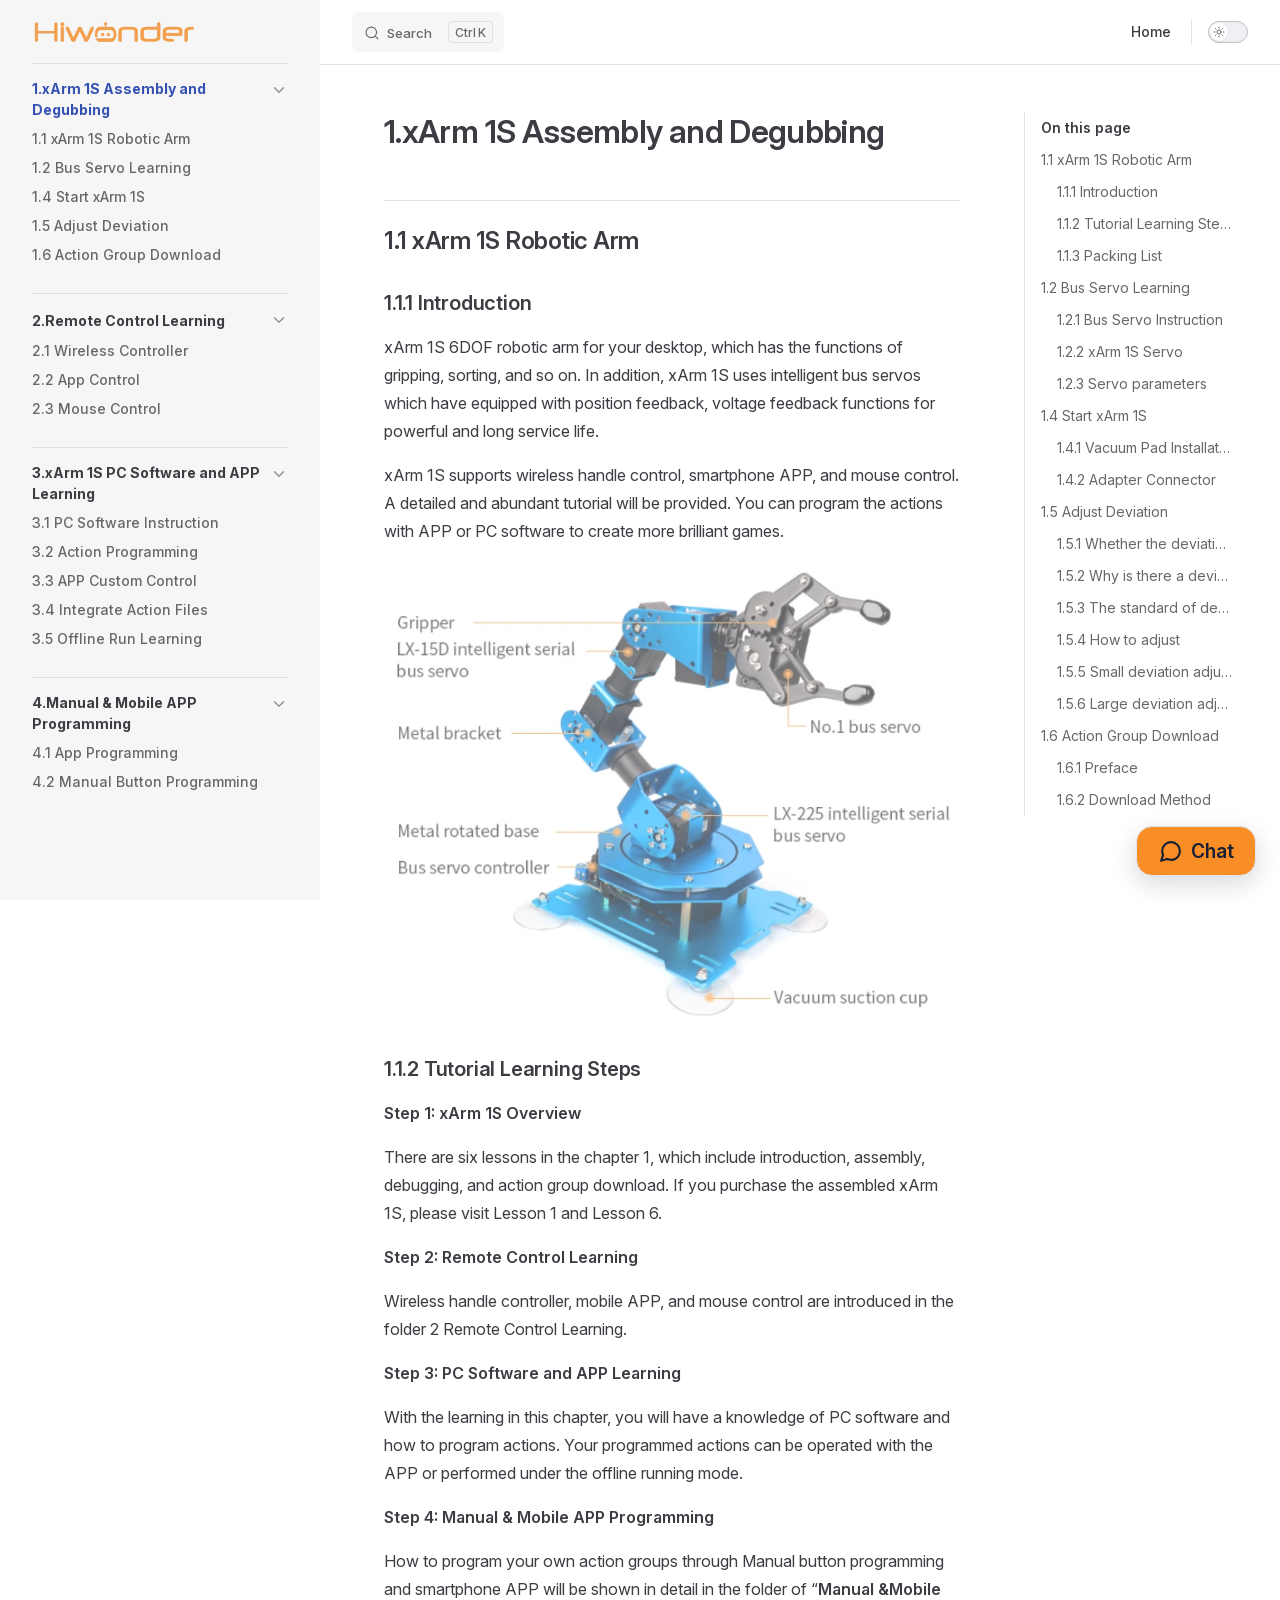
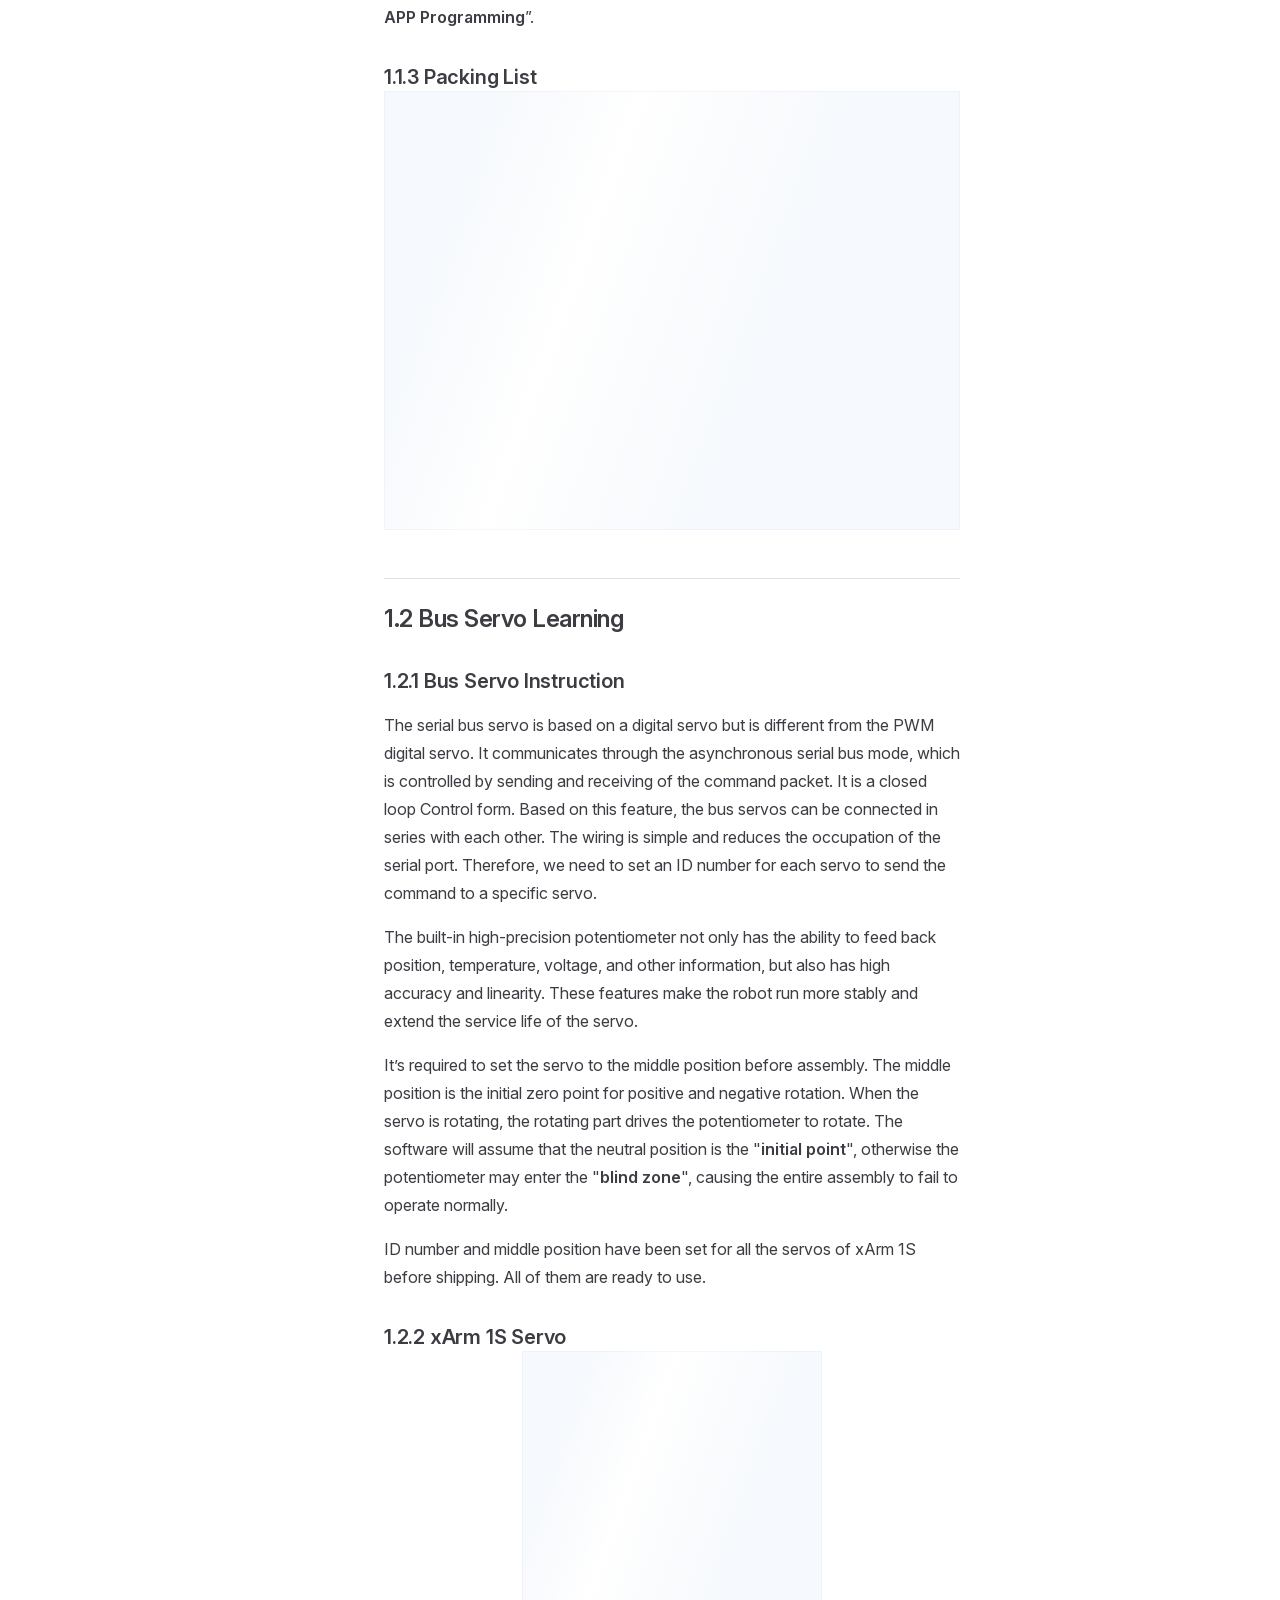
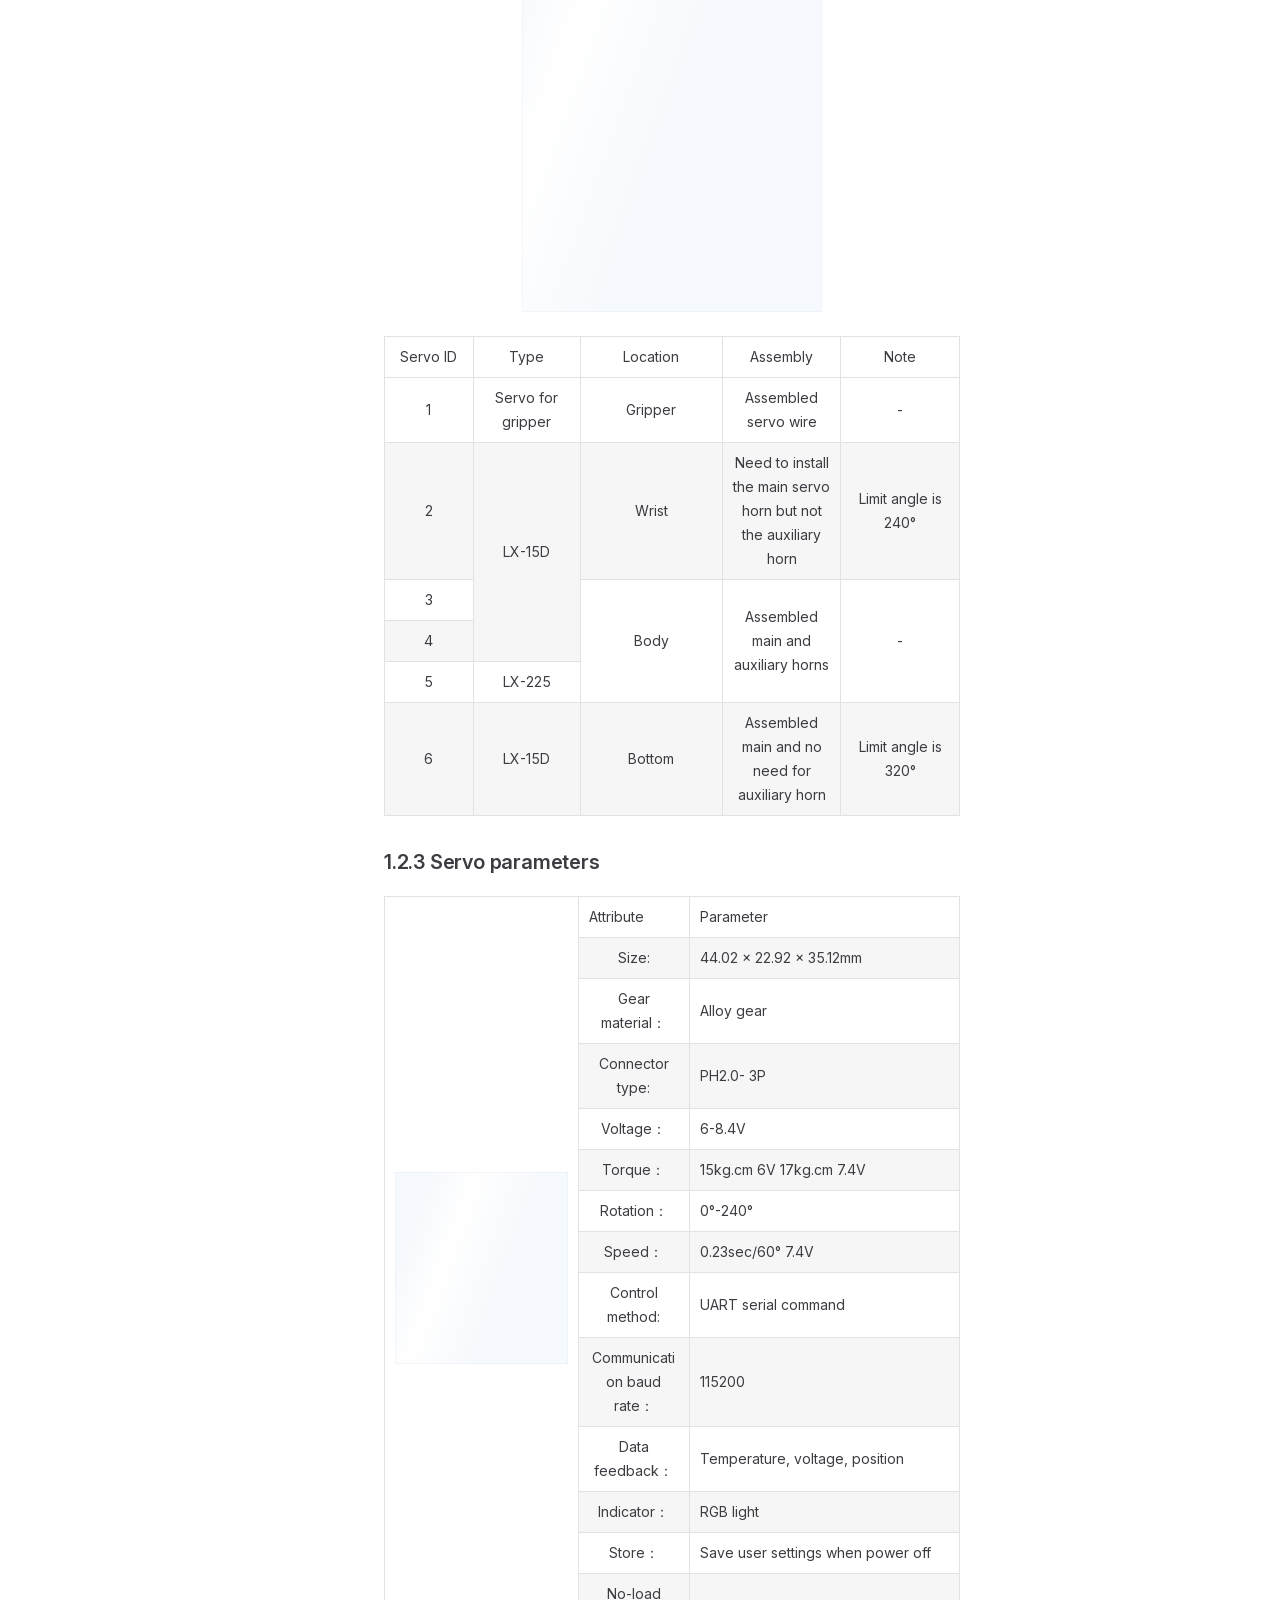
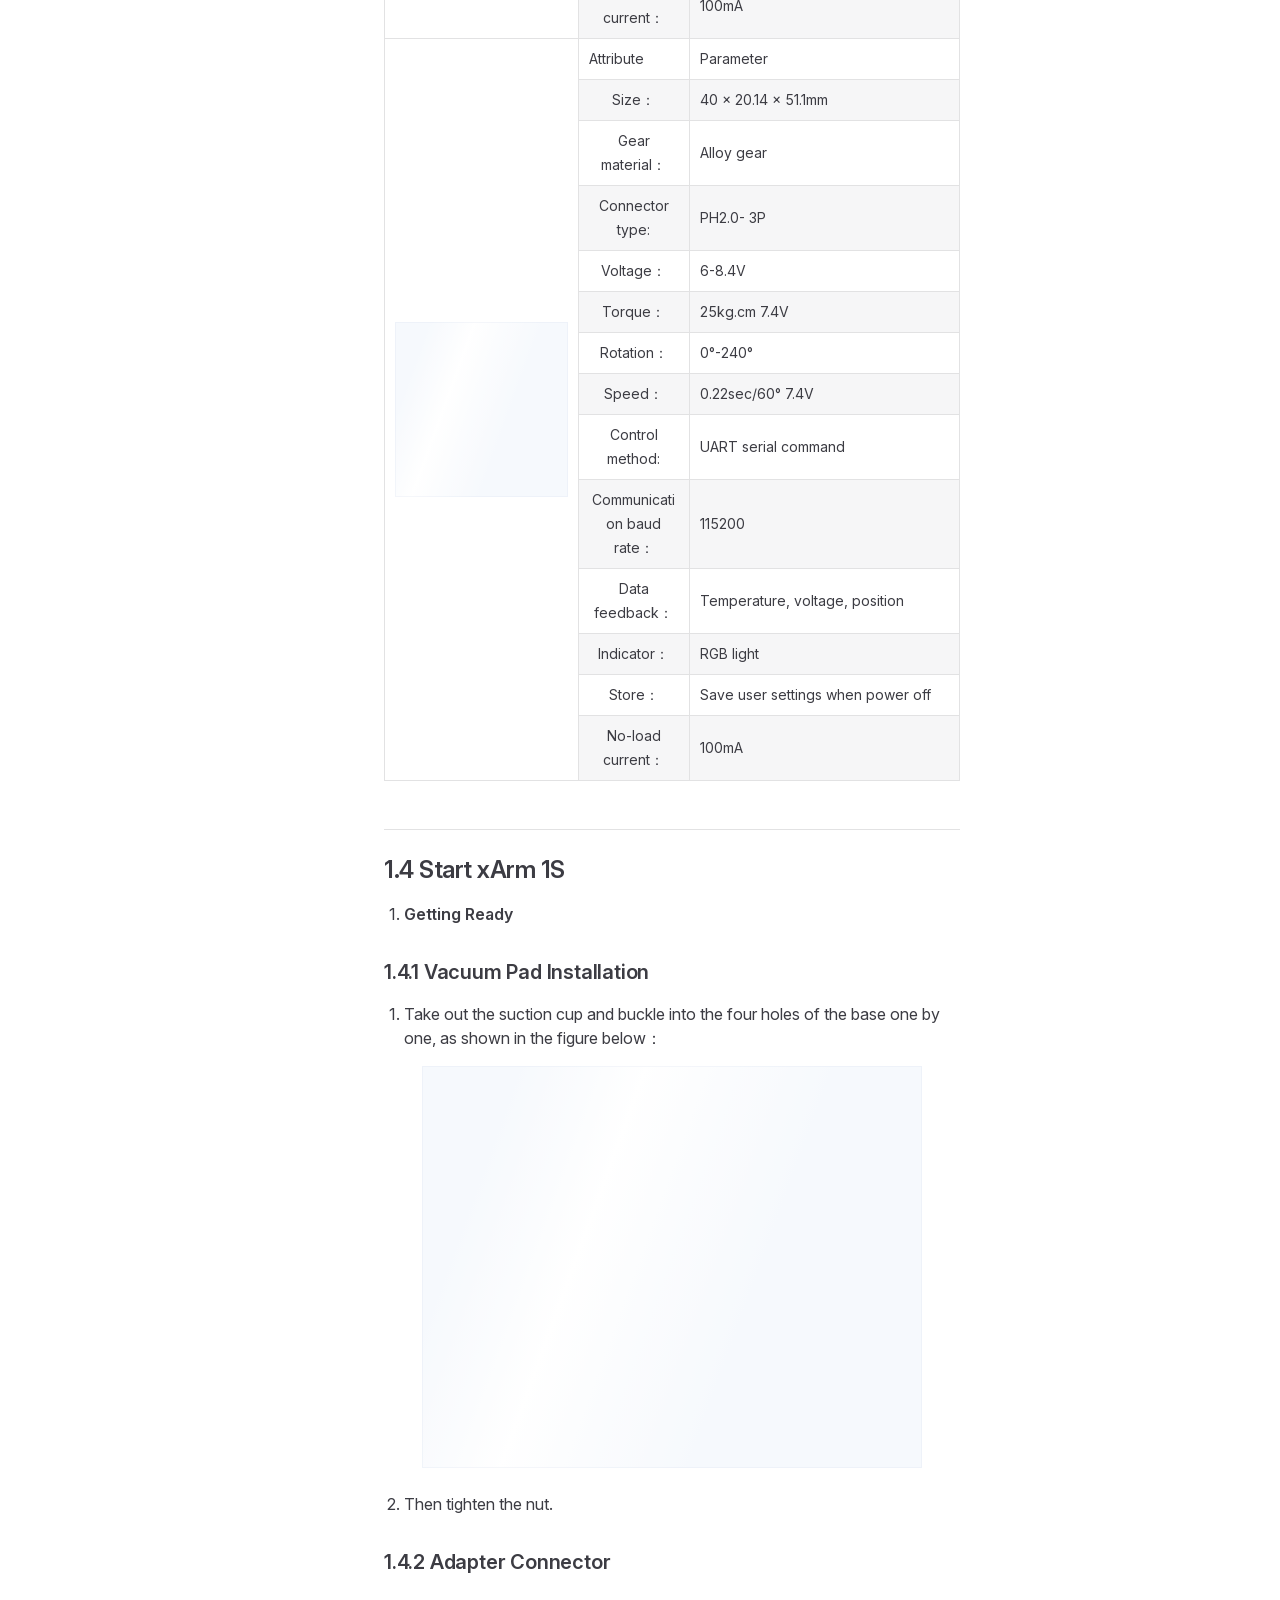
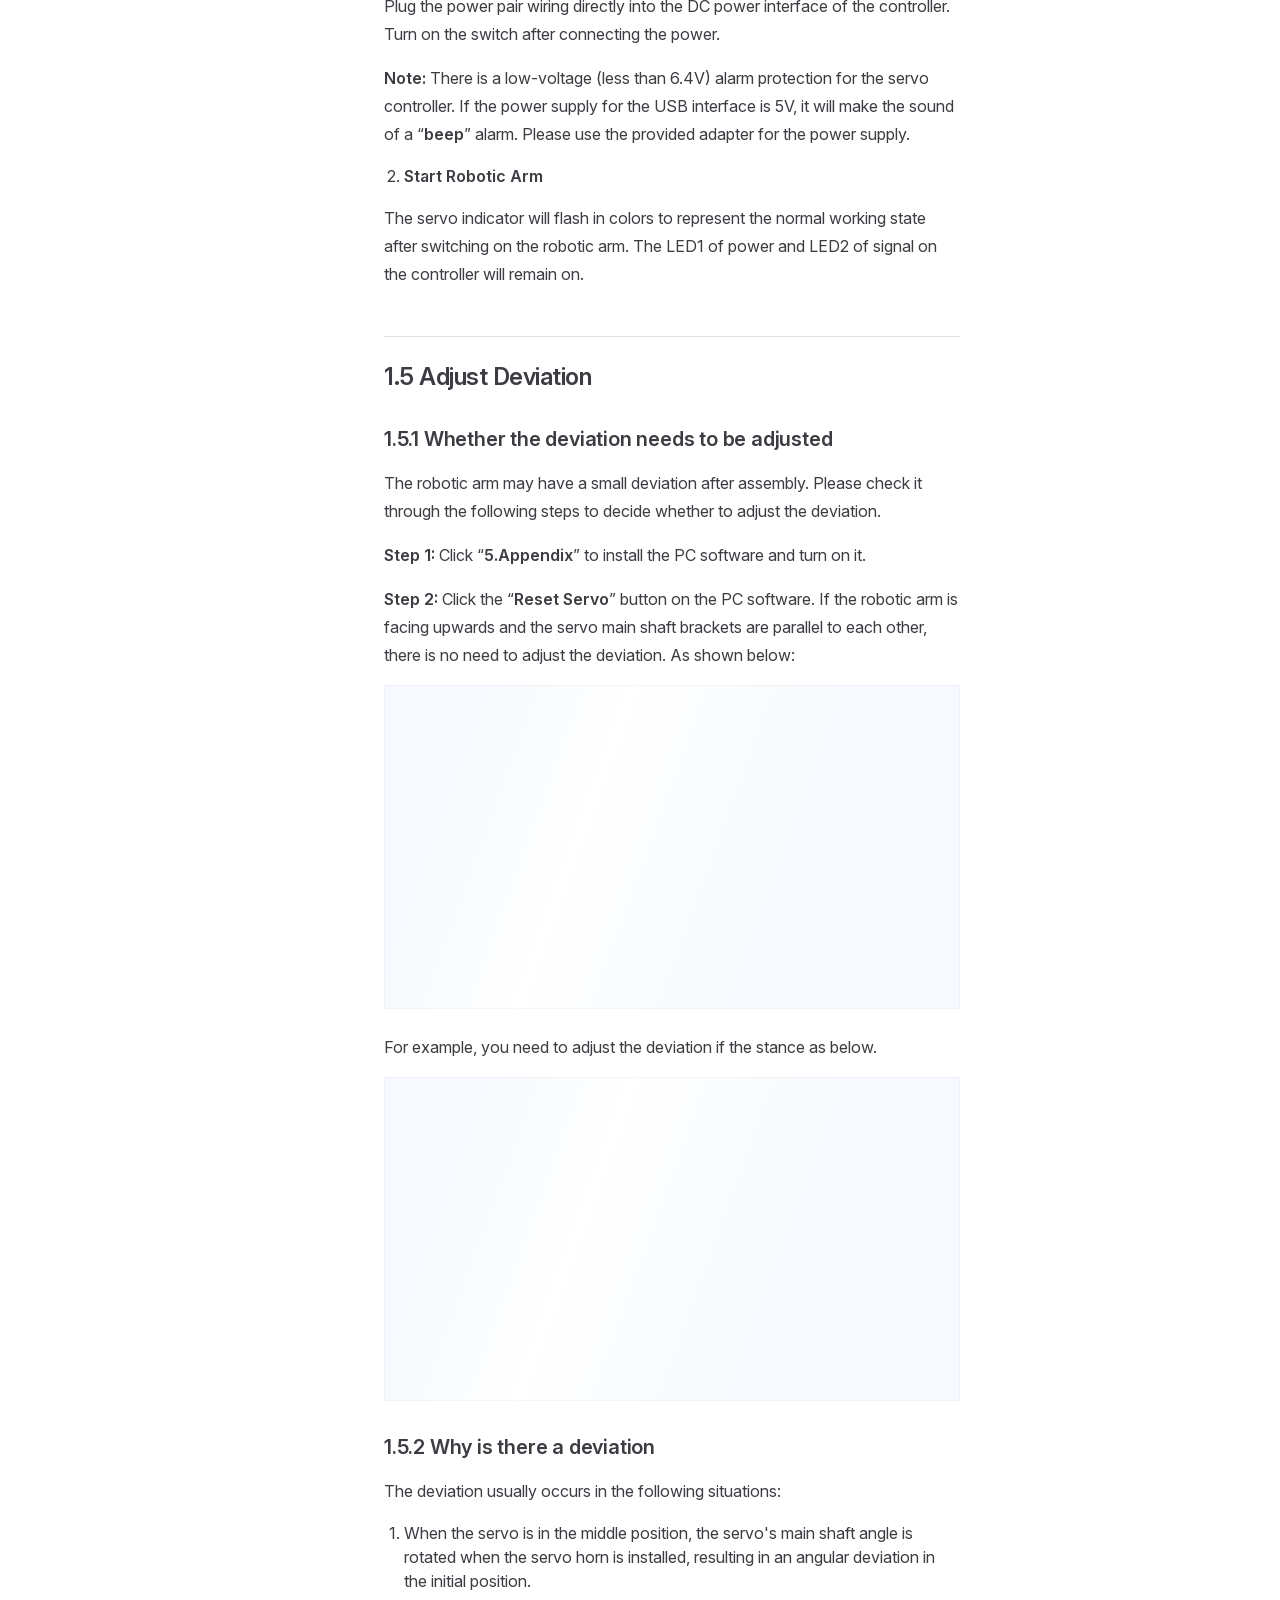
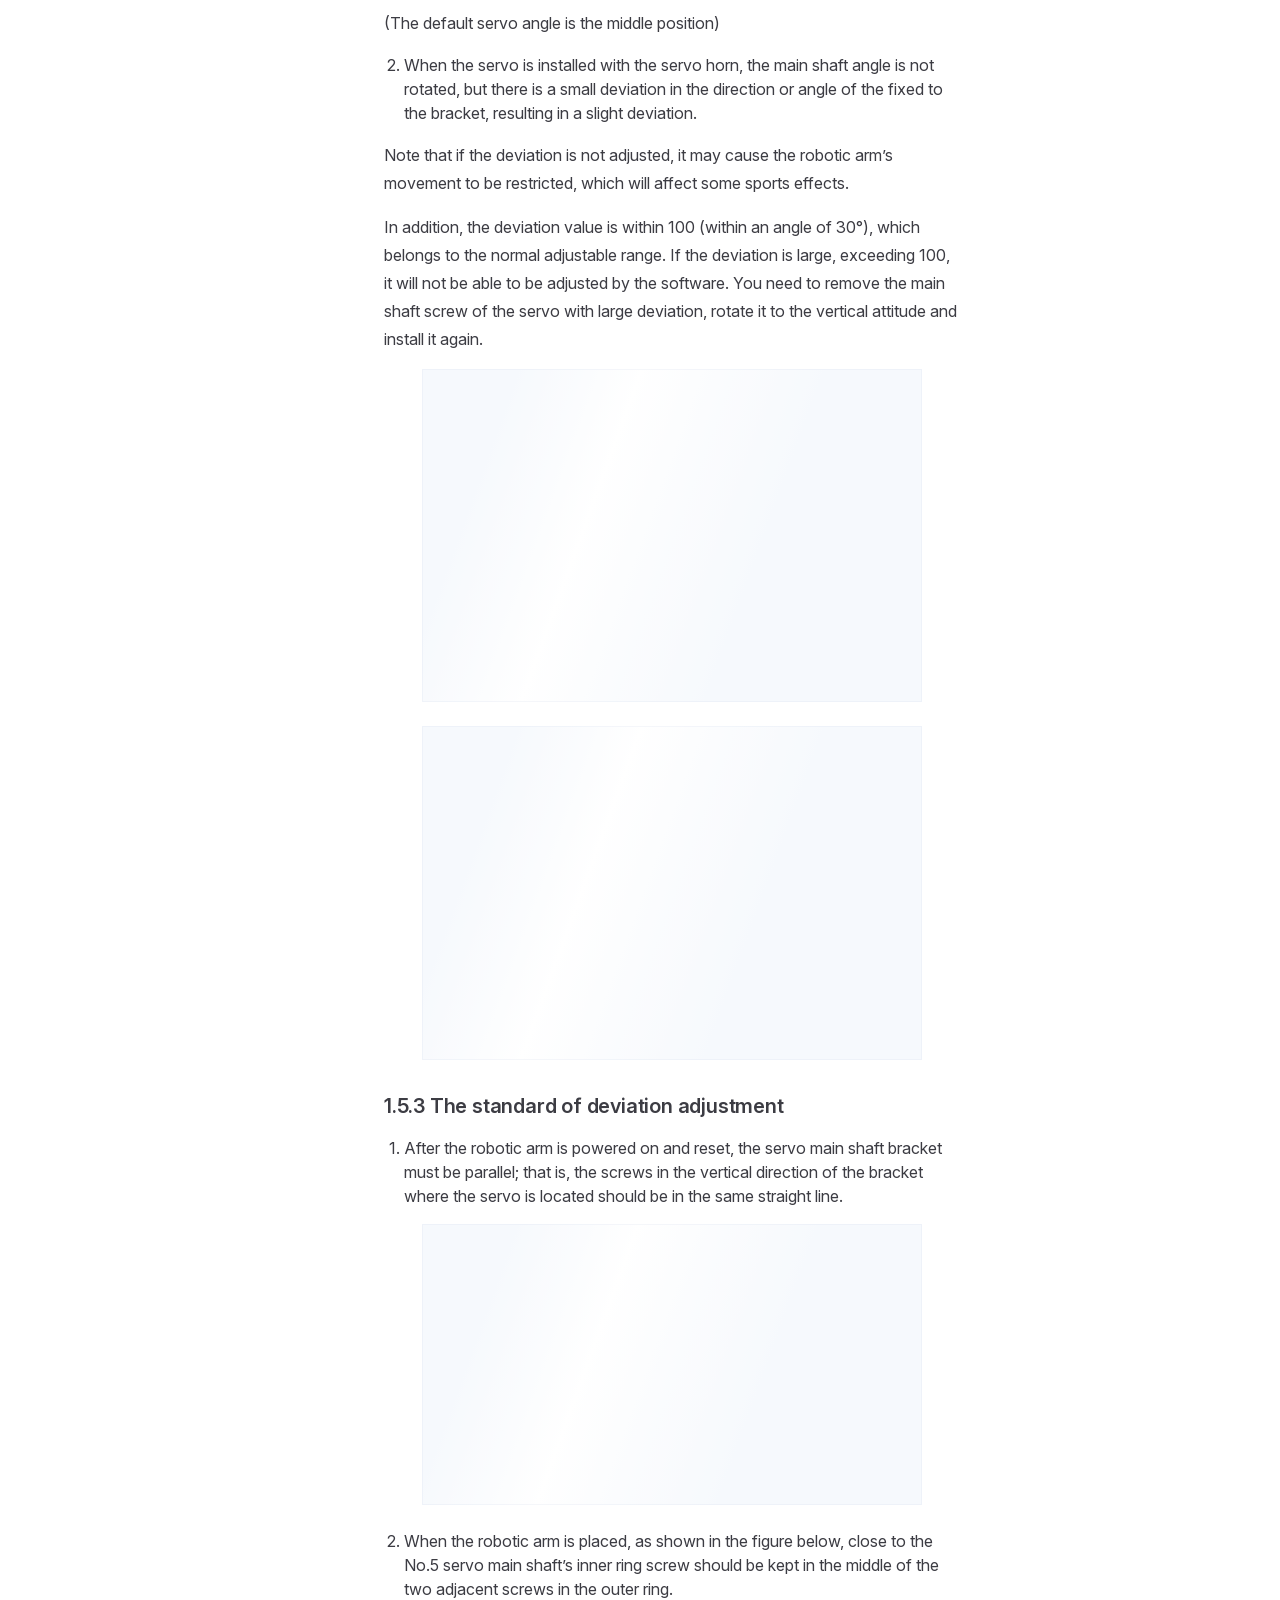
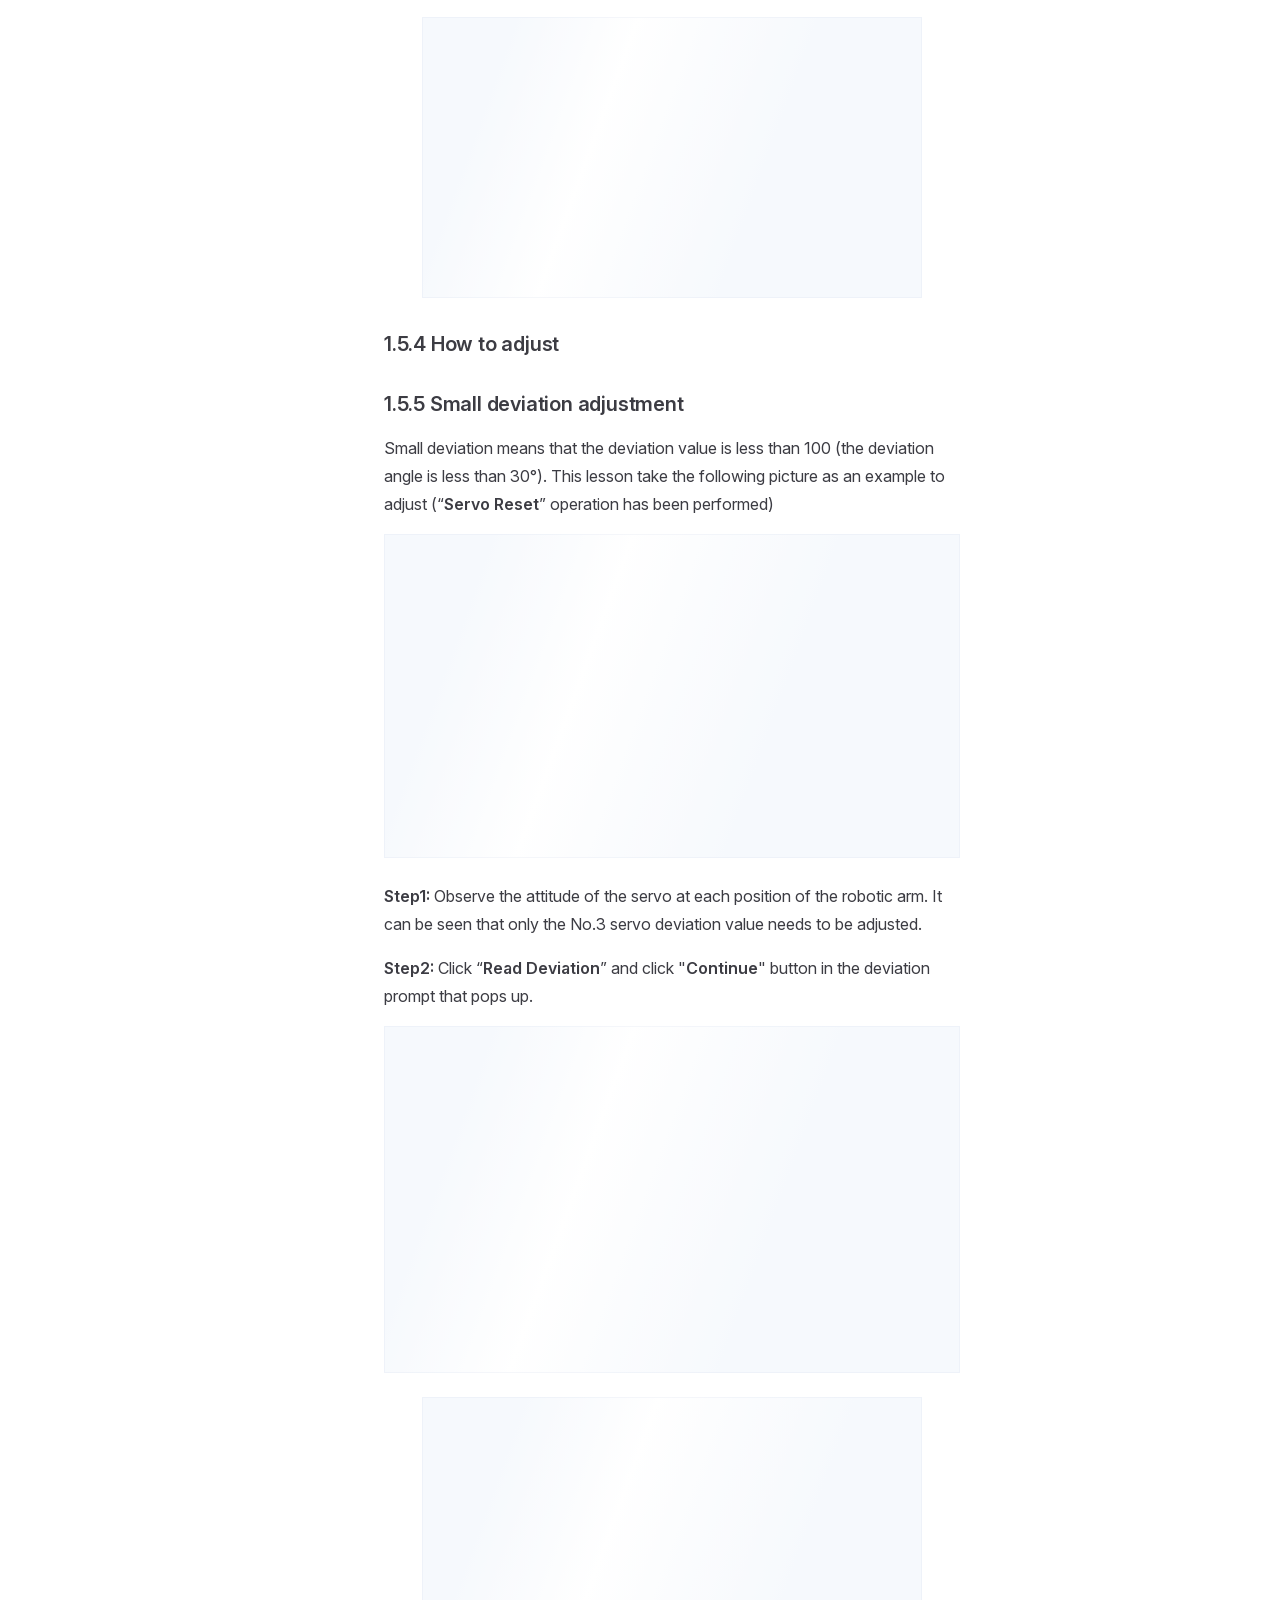
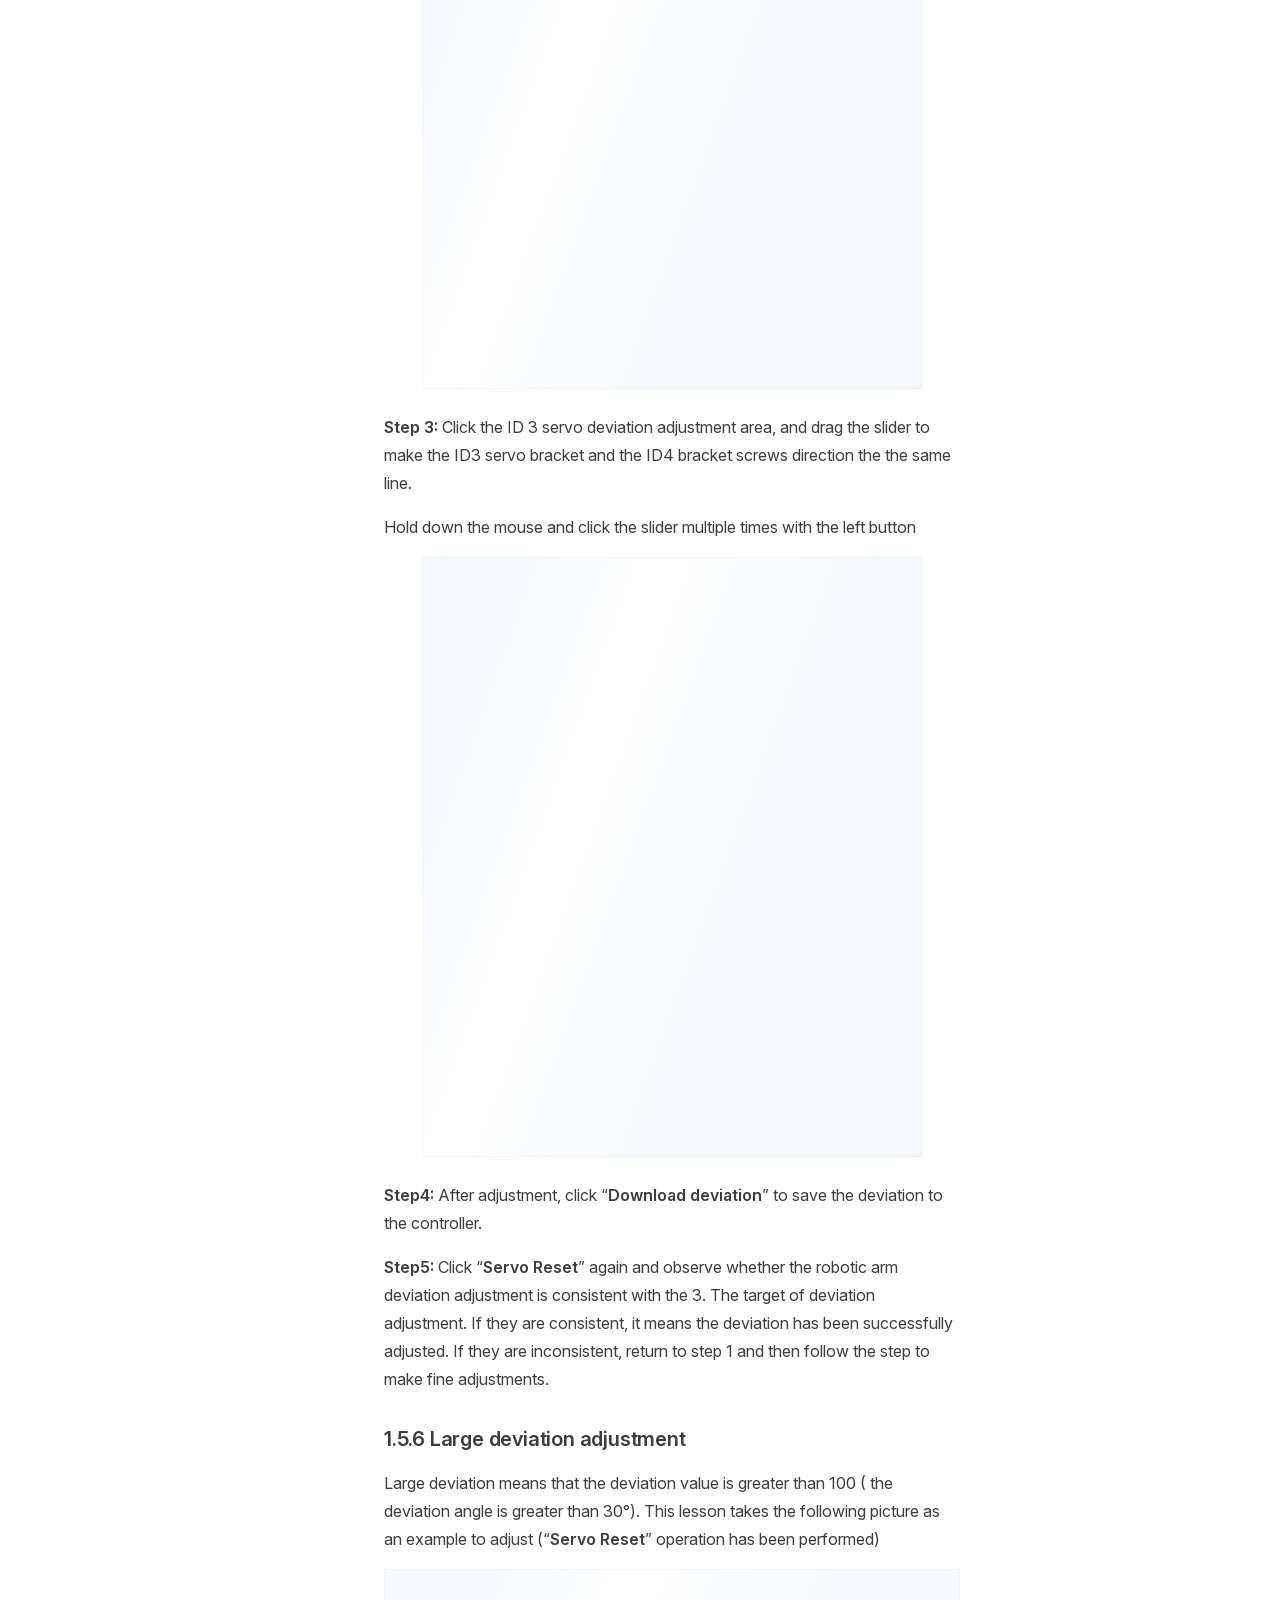
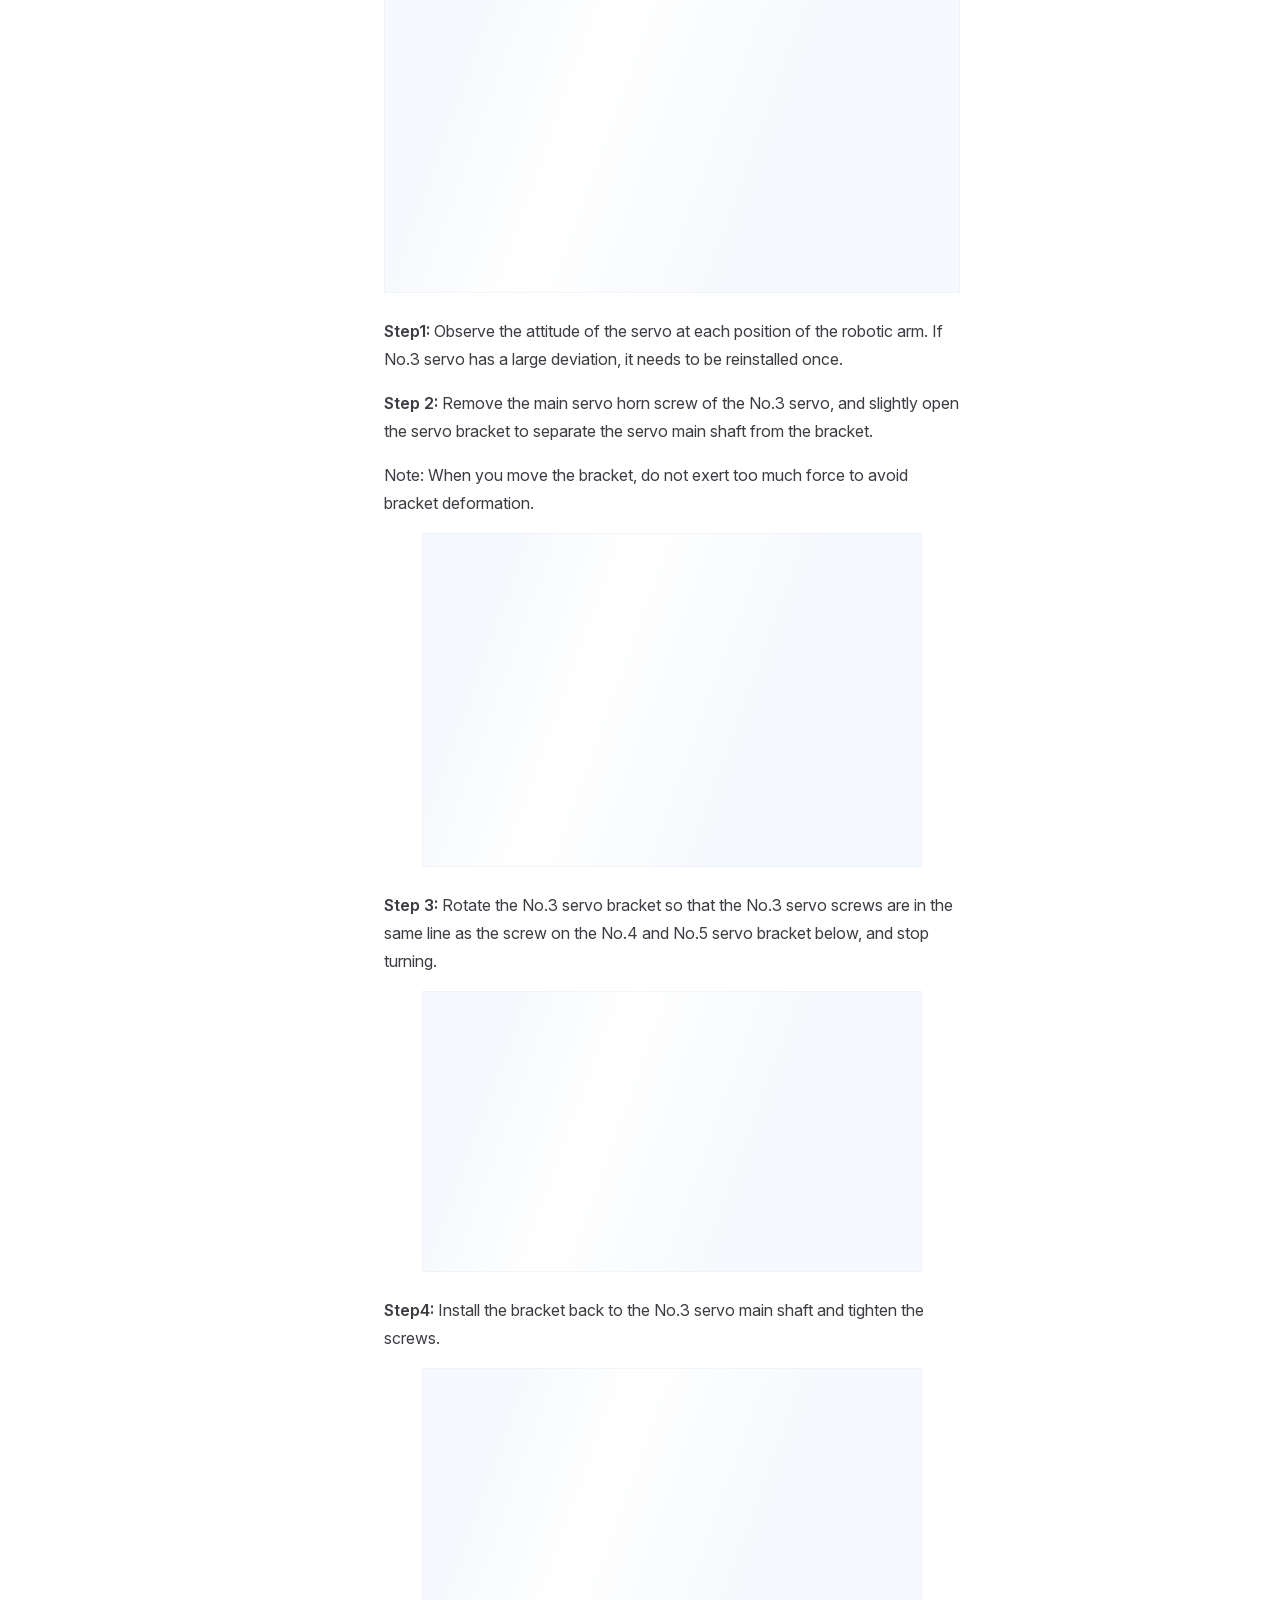
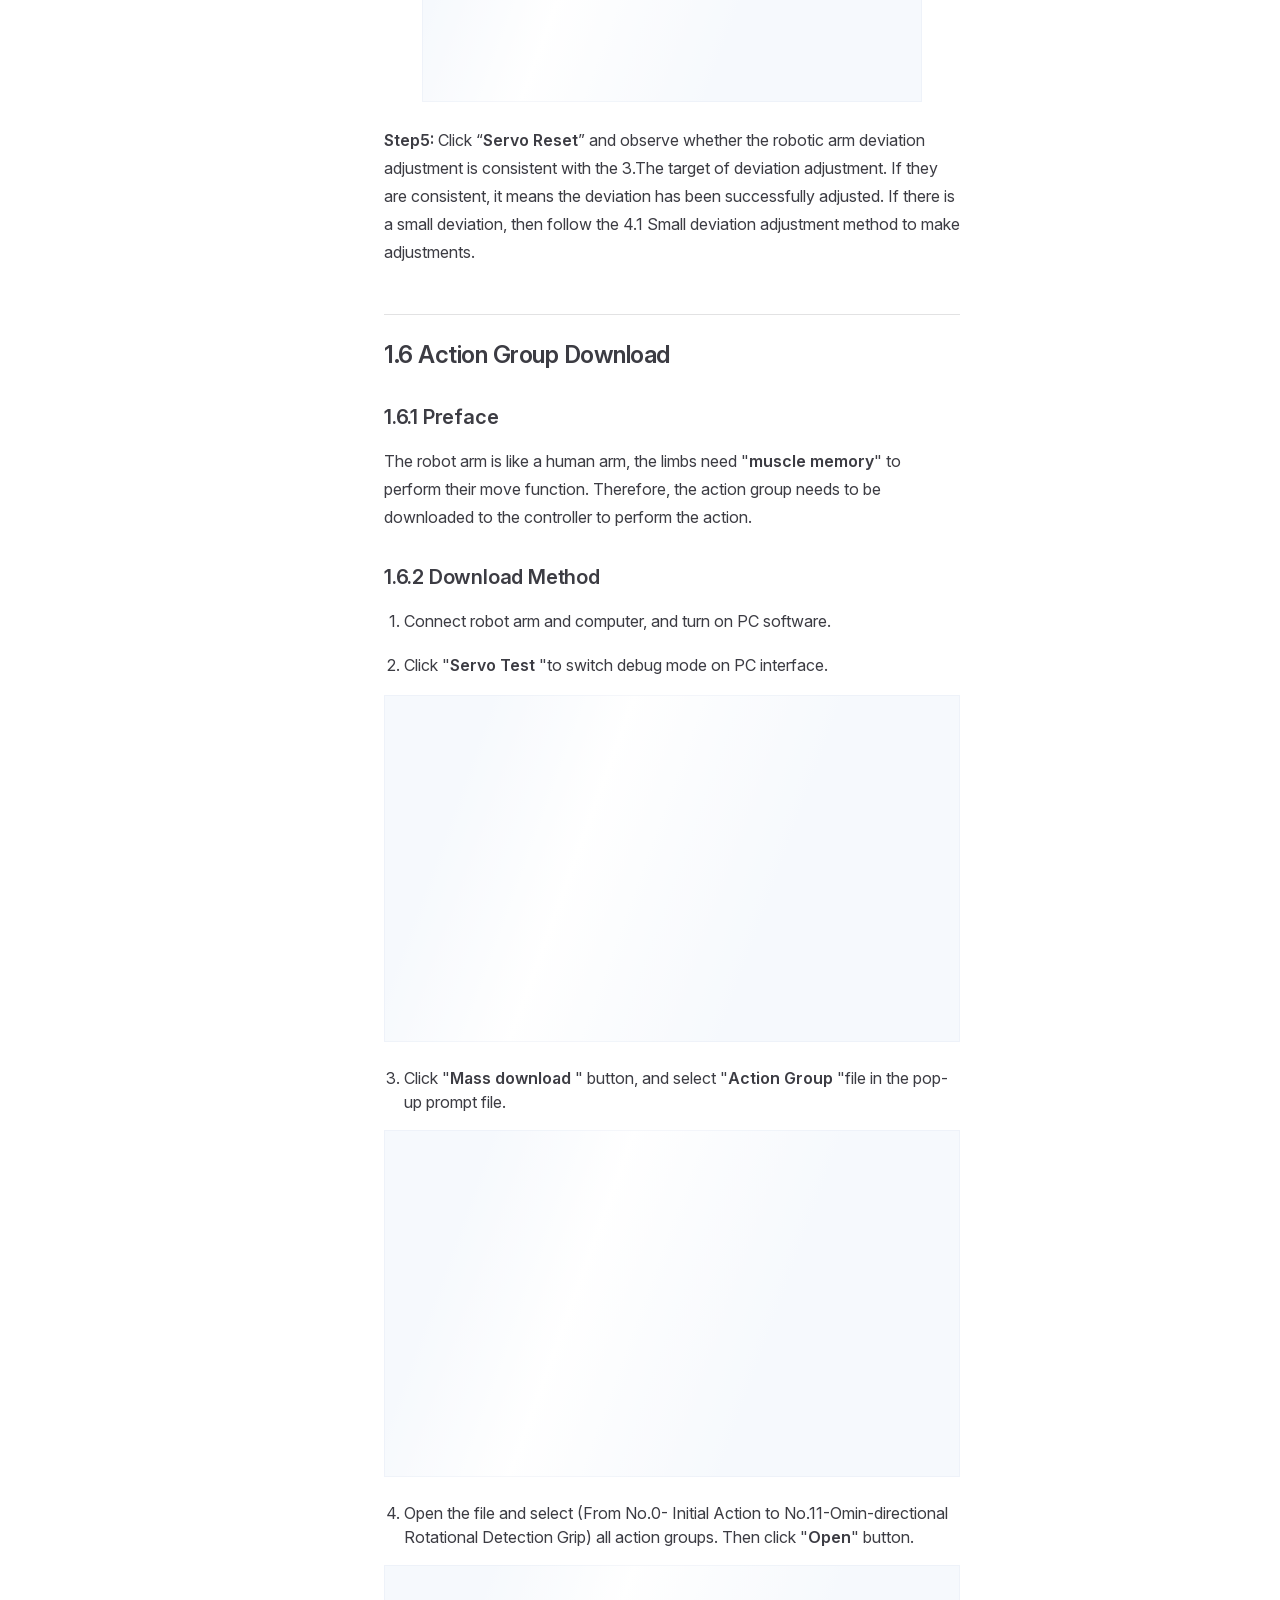
==== commit 6c741340: "内容修改" ====
--- a/projects/xArm1s/en/latest/index.html
+++ b/projects/xArm1s/en/latest/index.html
@@ -6,21 +6,21 @@
     <title>xArm1s Documentation</title>
     <meta name="description" content="xArm1s documentation">
     <meta name="generator" content="VitePress v1.6.4">
-    <link rel="preload stylesheet" href="/projects/xArm1s/en/latest/assets/style.CxP_NrQR.css" as="style">
+    <link rel="preload stylesheet" href="/projects/xArm1s/en/latest/assets/style.5DTWOa8l.css" as="style">
     <link rel="preload stylesheet" href="/projects/xArm1s/en/latest/vp-icons.css" as="style">
     
-    <script type="module" src="/projects/xArm1s/en/latest/assets/app.ejjOTUYW.js"></script>
+    <script type="module" src="/projects/xArm1s/en/latest/assets/app.QZGpj263.js"></script>
     <link rel="preload" href="/projects/xArm1s/en/latest/assets/inter-roman-latin.Di8DUHzh.woff2" as="font" type="font/woff2" crossorigin="">
-    <link rel="modulepreload" href="/projects/xArm1s/en/latest/assets/chunks/theme.Cj3zNCCT.js">
-    <link rel="modulepreload" href="/projects/xArm1s/en/latest/assets/chunks/framework.Cma4l5FK.js">
-    <link rel="modulepreload" href="/projects/xArm1s/en/latest/assets/index.md.B4yT09Di.lean.js">
+    <link rel="modulepreload" href="/projects/xArm1s/en/latest/assets/chunks/theme.BFJV3bZY.js">
+    <link rel="modulepreload" href="/projects/xArm1s/en/latest/assets/chunks/framework.D3o48T8n.js">
+    <link rel="modulepreload" href="/projects/xArm1s/en/latest/assets/index.md.BuHFdoRL.lean.js">
     <link rel="icon" href="/projects/xArm1s/en/latest/favicon.ico">
     <script id="check-dark-mode">(()=>{const e=localStorage.getItem("vitepress-theme-appearance")||"auto",a=window.matchMedia("(prefers-color-scheme: dark)").matches;(!e||e==="auto"?a:e==="dark")&&document.documentElement.classList.add("dark")})();</script>
     <script id="check-mac-os">document.documentElement.classList.toggle("mac",/Mac|iPhone|iPod|iPad/i.test(navigator.platform));</script>
   </head>
   <body>
-    <div id="app"><!--[--><div class="page-redirect" style="text-align:center;padding:100px 20px;"><p>Redirecting to content page...</p><p><a href="/projects/xArm1s/en/latest/docs/1. xArm 1S Assembly and Degubbing.html" target="_self">If you are not redirected automatically, click here</a></p></div><!--[--><!----><!--]--><!----><!--]--></div>
-    <script>window.__VP_HASH_MAP__=JSON.parse("{\"docs_1. xarm 1s assembly and degubbing.md\":\"BlCGXDpI\",\"docs_2. remote control learning.md\":\"oFK88oRt\",\"docs_3. xarm 1s pc software and app learning.md\":\"CBuROpdE\",\"docs_4. manual _ mobile app programming.md\":\"BdoM3fTT\",\"docs_index.md\":\"CVqjwdQY\",\"index.md\":\"B4yT09Di\"}");window.__VP_SITE_DATA__=JSON.parse("{\"lang\":\"en-US\",\"dir\":\"ltr\",\"title\":\"xArm1s Documentation\",\"description\":\"xArm1s documentation\",\"base\":\"/projects/xArm1s/en/latest/\",\"head\":[],\"router\":{\"prefetchLinks\":true},\"appearance\":true,\"themeConfig\":{\"siteTitle\":false,\"logo\":\"/e-logo.webp\",\"outline\":[2,3],\"search\":{\"provider\":\"local\",\"options\":{\"translations\":{\"button\":{\"buttonText\":\"Search\",\"buttonAriaLabel\":\"Search\"},\"modal\":{\"searchBox\":{\"resetButtonTitle\":\"Clear search query\",\"resetButtonAriaLabel\":\"Clear search query\",\"cancelButtonText\":\"Cancel\",\"cancelButtonAriaLabel\":\"Cancel\"},\"startScreen\":{\"recentSearchTitle\":\"Recent Searches\",\"noRecentSearchText\":\"No recent searches\",\"suggestedQueryTitle\":\"Suggested Queries\"},\"noResultsScreen\":{\"noResultsText\":\"No results found for\",\"suggestedQueryText\":\"You can try searching for\",\"reportMissingResultsText\":\"Have any queries?\",\"reportMissingResultsLinkText\":\"Report here\"},\"footer\":{\"selectText\":\"to select\",\"navigateText\":\"to navigate\",\"closeText\":\"to close\"}}}}},\"nav\":[{\"text\":\"Home\",\"link\":\"https://www.hiwonder.net/\",\"target\":\"_self\"}],\"sidebar\":[{\"text\":\"1.xArm 1S Assembly and Degubbing\",\"link\":\"/docs/1.%20xArm%201S%20Assembly%20and%20Degubbing.html\",\"collapsed\":false,\"items\":[{\"text\":\"1.1 xArm 1S Robotic Arm\",\"link\":\"/docs/1.%20xArm%201S%20Assembly%20and%20Degubbing.html#_1-1-xarm-1s-robotic-arm\"},{\"text\":\"1.2 Bus Servo Learning\",\"link\":\"/docs/1.%20xArm%201S%20Assembly%20and%20Degubbing.html#_1-2-bus-servo-learning\"},{\"text\":\"1.4 Start xArm 1S\",\"link\":\"/docs/1.%20xArm%201S%20Assembly%20and%20Degubbing.html#_1-4-start-xarm-1s\"},{\"text\":\"1.5 Adjust Deviation\",\"link\":\"/docs/1.%20xArm%201S%20Assembly%20and%20Degubbing.html#_1-5-adjust-deviation\"},{\"text\":\"1.6 Action Group Download\",\"link\":\"/docs/1.%20xArm%201S%20Assembly%20and%20Degubbing.html#_1-6-action-group-download\"}]},{\"text\":\"2.Remote Control Learning\",\"link\":\"/docs/2.%20Remote%20Control%20Learning.html\",\"collapsed\":false,\"items\":[{\"text\":\"2.1 Wireless Controller\",\"link\":\"/docs/2.%20Remote%20Control%20Learning.html#_2-1-wireless-controller\"},{\"text\":\"2.2 App Control\",\"link\":\"/docs/2.%20Remote%20Control%20Learning.html#_2-2-app-control\"},{\"text\":\"2.3 Mouse Control\",\"link\":\"/docs/2.%20Remote%20Control%20Learning.html#_2-3-mouse-control\"}]},{\"text\":\"3.xArm 1S PC Software and APP Learning\",\"link\":\"/docs/3.%20xArm%201S%20PC%20Software%20and%20APP%20Learning.html\",\"collapsed\":false,\"items\":[{\"text\":\"3.1 PC Software Instruction\",\"link\":\"/docs/3.%20xArm%201S%20PC%20Software%20and%20APP%20Learning.html#_3-1-pc-software-instruction\"},{\"text\":\"3.2 Action Programming\",\"link\":\"/docs/3.%20xArm%201S%20PC%20Software%20and%20APP%20Learning.html#_3-2-action-programming\"},{\"text\":\"3.3 APP Custom Control\",\"link\":\"/docs/3.%20xArm%201S%20PC%20Software%20and%20APP%20Learning.html#_3-3-app-custom-control\"},{\"text\":\"3.4 Integrate Action Files\",\"link\":\"/docs/3.%20xArm%201S%20PC%20Software%20and%20APP%20Learning.html#_3-4-integrate-action-files\"},{\"text\":\"3.5 Offline Run Learning\",\"link\":\"/docs/3.%20xArm%201S%20PC%20Software%20and%20APP%20Learning.html#_3-5-offline-run-learning\"}]},{\"text\":\"4.Manual & Mobile APP Programming\",\"link\":\"/docs/4.%20Manual%20&%20Mobile%20APP%20Programming.html\",\"collapsed\":false,\"items\":[{\"text\":\"4.1 App Programming\",\"link\":\"/docs/4.%20Manual%20&%20Mobile%20APP%20Programming.html#_4-1-app-programming\"},{\"text\":\"4.2 Manual Button Programming\",\"link\":\"/docs/4.%20Manual%20&%20Mobile%20APP%20Programming.html#_4-2-manual-button-programming\"}]}]},\"locales\":{},\"scrollOffset\":134,\"cleanUrls\":false}");</script>
+    <div id="app"><!--[--><div class="page-redirect" style="text-align:center;padding:100px 20px;"><p>Redirecting to content page...</p><p><a href="/projects/xArm1s/en/latest/docs/1. xArm 1S Assembly and Degubbing.html" target="_self">If you are not redirected automatically, click here</a></p></div><!--[--><!----><!--]--><!----><div class="feedback-widget"><!----><button class="feedback-widget__trigger" type="button" aria-expanded="false" aria-label="Open feedback form"><span class="feedback-widget__icon" aria-hidden="true"><svg viewBox="0 0 24 24" focusable="false"><path d="M21 11.5a8.4 8.4 0 0 1-.9 3.8 8.5 8.5 0 0 1-7.6 4.7 8.4 8.4 0 0 1-3.8-.9L3 21l1.9-5.7A8.4 8.4 0 0 1 4 11.5 8.5 8.5 0 0 1 12.5 3 8.5 8.5 0 0 1 21 11.5Z"></path></svg></span><span>Chat</span></button></div><!--]--></div>
+    <script>window.__VP_HASH_MAP__=JSON.parse("{\"docs_1. xarm 1s assembly and degubbing.md\":\"CmXih6k2\",\"docs_2. remote control learning.md\":\"CYjQdN0z\",\"docs_3. xarm 1s pc software and app learning.md\":\"BiDmN0Re\",\"docs_4. manual _ mobile app programming.md\":\"B-g_i930\",\"docs_index.md\":\"B2lU2je_\",\"index.md\":\"BuHFdoRL\"}");window.__VP_SITE_DATA__=JSON.parse("{\"lang\":\"en-US\",\"dir\":\"ltr\",\"title\":\"xArm1s Documentation\",\"description\":\"xArm1s documentation\",\"base\":\"/projects/xArm1s/en/latest/\",\"head\":[],\"router\":{\"prefetchLinks\":true},\"appearance\":true,\"themeConfig\":{\"siteTitle\":false,\"logo\":\"/e-logo.webp\",\"outline\":[2,3],\"search\":{\"provider\":\"local\",\"options\":{\"translations\":{\"button\":{\"buttonText\":\"Search\",\"buttonAriaLabel\":\"Search\"},\"modal\":{\"searchBox\":{\"resetButtonTitle\":\"Clear search query\",\"resetButtonAriaLabel\":\"Clear search query\",\"cancelButtonText\":\"Cancel\",\"cancelButtonAriaLabel\":\"Cancel\"},\"startScreen\":{\"recentSearchTitle\":\"Recent Searches\",\"noRecentSearchText\":\"No recent searches\",\"suggestedQueryTitle\":\"Suggested Queries\"},\"noResultsScreen\":{\"noResultsText\":\"No results found for\",\"suggestedQueryText\":\"You can try searching for\",\"reportMissingResultsText\":\"Have any queries?\",\"reportMissingResultsLinkText\":\"Report here\"},\"footer\":{\"selectText\":\"to select\",\"navigateText\":\"to navigate\",\"closeText\":\"to close\"}}}}},\"nav\":[{\"text\":\"Home\",\"link\":\"https://www.hiwonder.net/\",\"target\":\"_self\"}],\"sidebar\":[{\"text\":\"1.xArm 1S Assembly and Degubbing\",\"link\":\"/docs/1.%20xArm%201S%20Assembly%20and%20Degubbing.html\",\"collapsed\":false,\"items\":[{\"text\":\"1.1 xArm 1S Robotic Arm\",\"link\":\"/docs/1.%20xArm%201S%20Assembly%20and%20Degubbing.html#_1-1-xarm-1s-robotic-arm\"},{\"text\":\"1.2 Bus Servo Learning\",\"link\":\"/docs/1.%20xArm%201S%20Assembly%20and%20Degubbing.html#_1-2-bus-servo-learning\"},{\"text\":\"1.4 Start xArm 1S\",\"link\":\"/docs/1.%20xArm%201S%20Assembly%20and%20Degubbing.html#_1-4-start-xarm-1s\"},{\"text\":\"1.5 Adjust Deviation\",\"link\":\"/docs/1.%20xArm%201S%20Assembly%20and%20Degubbing.html#_1-5-adjust-deviation\"},{\"text\":\"1.6 Action Group Download\",\"link\":\"/docs/1.%20xArm%201S%20Assembly%20and%20Degubbing.html#_1-6-action-group-download\"}]},{\"text\":\"2.Remote Control Learning\",\"link\":\"/docs/2.%20Remote%20Control%20Learning.html\",\"collapsed\":false,\"items\":[{\"text\":\"2.1 Wireless Controller\",\"link\":\"/docs/2.%20Remote%20Control%20Learning.html#_2-1-wireless-controller\"},{\"text\":\"2.2 App Control\",\"link\":\"/docs/2.%20Remote%20Control%20Learning.html#_2-2-app-control\"},{\"text\":\"2.3 Mouse Control\",\"link\":\"/docs/2.%20Remote%20Control%20Learning.html#_2-3-mouse-control\"}]},{\"text\":\"3.xArm 1S PC Software and APP Learning\",\"link\":\"/docs/3.%20xArm%201S%20PC%20Software%20and%20APP%20Learning.html\",\"collapsed\":false,\"items\":[{\"text\":\"3.1 PC Software Instruction\",\"link\":\"/docs/3.%20xArm%201S%20PC%20Software%20and%20APP%20Learning.html#_3-1-pc-software-instruction\"},{\"text\":\"3.2 Action Programming\",\"link\":\"/docs/3.%20xArm%201S%20PC%20Software%20and%20APP%20Learning.html#_3-2-action-programming\"},{\"text\":\"3.3 APP Custom Control\",\"link\":\"/docs/3.%20xArm%201S%20PC%20Software%20and%20APP%20Learning.html#_3-3-app-custom-control\"},{\"text\":\"3.4 Integrate Action Files\",\"link\":\"/docs/3.%20xArm%201S%20PC%20Software%20and%20APP%20Learning.html#_3-4-integrate-action-files\"},{\"text\":\"3.5 Offline Run Learning\",\"link\":\"/docs/3.%20xArm%201S%20PC%20Software%20and%20APP%20Learning.html#_3-5-offline-run-learning\"}]},{\"text\":\"4.Manual & Mobile APP Programming\",\"link\":\"/docs/4.%20Manual%20&%20Mobile%20APP%20Programming.html\",\"collapsed\":false,\"items\":[{\"text\":\"4.1 App Programming\",\"link\":\"/docs/4.%20Manual%20&%20Mobile%20APP%20Programming.html#_4-1-app-programming\"},{\"text\":\"4.2 Manual Button Programming\",\"link\":\"/docs/4.%20Manual%20&%20Mobile%20APP%20Programming.html#_4-2-manual-button-programming\"}]}]},\"locales\":{},\"scrollOffset\":134,\"cleanUrls\":false}");</script>
     
   </body>
 </html>
--- a/projects/xArm1s/en/latest/assets/style.5DTWOa8l.css
+++ b/projects/xArm1s/en/latest/assets/style.5DTWOa8l.css
@@ -0,0 +1,6010 @@
+
+
+@font-face {
+  font-family: Inter;
+  font-style: normal;
+  font-weight: 100 900;
+  font-display: swap;
+  src: url('/projects/xArm1s/en/latest/assets/inter-roman-cyrillic-ext.BBPuwvHQ.woff2') format('woff2');
+  unicode-range: U+0460-052F, U+1C80-1C88, U+20B4, U+2DE0-2DFF, U+A640-A69F,
+    U+FE2E-FE2F;
+}
+
+@font-face {
+  font-family: Inter;
+  font-style: normal;
+  font-weight: 100 900;
+  font-display: swap;
+  src: url('/projects/xArm1s/en/latest/assets/inter-roman-cyrillic.C5lxZ8CY.woff2') format('woff2');
+  unicode-range: U+0301, U+0400-045F, U+0490-0491, U+04B0-04B1, U+2116;
+}
+
+@font-face {
+  font-family: Inter;
+  font-style: normal;
+  font-weight: 100 900;
+  font-display: swap;
+  src: url('/projects/xArm1s/en/latest/assets/inter-roman-greek-ext.CqjqNYQ-.woff2') format('woff2');
+  unicode-range: U+1F00-1FFF;
+}
+
+@font-face {
+  font-family: Inter;
+  font-style: normal;
+  font-weight: 100 900;
+  font-display: swap;
+  src: url('/projects/xArm1s/en/latest/assets/inter-roman-greek.BBVDIX6e.woff2') format('woff2');
+  unicode-range: U+0370-0377, U+037A-037F, U+0384-038A, U+038C, U+038E-03A1,
+    U+03A3-03FF;
+}
+
+@font-face {
+  font-family: Inter;
+  font-style: normal;
+  font-weight: 100 900;
+  font-display: swap;
+  src: url('/projects/xArm1s/en/latest/assets/inter-roman-vietnamese.BjW4sHH5.woff2') format('woff2');
+  unicode-range: U+0102-0103, U+0110-0111, U+0128-0129, U+0168-0169,
+    U+01A0-01A1, U+01AF-01B0, U+0300-0301, U+0303-0304, U+0308-0309, U+0323,
+    U+0329, U+1EA0-1EF9, U+20AB;
+}
+
+@font-face {
+  font-family: Inter;
+  font-style: normal;
+  font-weight: 100 900;
+  font-display: swap;
+  src: url('/projects/xArm1s/en/latest/assets/inter-roman-latin-ext.4ZJIpNVo.woff2') format('woff2');
+  unicode-range: U+0100-02AF, U+0304, U+0308, U+0329, U+1E00-1E9F, U+1EF2-1EFF,
+    U+2020, U+20A0-20AB, U+20AD-20C0, U+2113, U+2C60-2C7F, U+A720-A7FF;
+}
+
+@font-face {
+  font-family: Inter;
+  font-style: normal;
+  font-weight: 100 900;
+  font-display: swap;
+  src: url('/projects/xArm1s/en/latest/assets/inter-roman-latin.Di8DUHzh.woff2') format('woff2');
+  unicode-range: U+0000-00FF, U+0131, U+0152-0153, U+02BB-02BC, U+02C6, U+02DA,
+    U+02DC, U+0304, U+0308, U+0329, U+2000-206F, U+2074, U+20AC, U+2122, U+2191,
+    U+2193, U+2212, U+2215, U+FEFF, U+FFFD;
+}
+
+@font-face {
+  font-family: Inter;
+  font-style: italic;
+  font-weight: 100 900;
+  font-display: swap;
+  src: url('/projects/xArm1s/en/latest/assets/inter-italic-cyrillic-ext.r48I6akx.woff2') format('woff2');
+  unicode-range: U+0460-052F, U+1C80-1C88, U+20B4, U+2DE0-2DFF, U+A640-A69F,
+    U+FE2E-FE2F;
+}
+
+@font-face {
+  font-family: Inter;
+  font-style: italic;
+  font-weight: 100 900;
+  font-display: swap;
+  src: url('/projects/xArm1s/en/latest/assets/inter-italic-cyrillic.By2_1cv3.woff2') format('woff2');
+  unicode-range: U+0301, U+0400-045F, U+0490-0491, U+04B0-04B1, U+2116;
+}
+
+@font-face {
+  font-family: Inter;
+  font-style: italic;
+  font-weight: 100 900;
+  font-display: swap;
+  src: url('/projects/xArm1s/en/latest/assets/inter-italic-greek-ext.1u6EdAuj.woff2') format('woff2');
+  unicode-range: U+1F00-1FFF;
+}
+
+@font-face {
+  font-family: Inter;
+  font-style: italic;
+  font-weight: 100 900;
+  font-display: swap;
+  src: url('/projects/xArm1s/en/latest/assets/inter-italic-greek.DJ8dCoTZ.woff2') format('woff2');
+  unicode-range: U+0370-0377, U+037A-037F, U+0384-038A, U+038C, U+038E-03A1,
+    U+03A3-03FF;
+}
+
+@font-face {
+  font-family: Inter;
+  font-style: italic;
+  font-weight: 100 900;
+  font-display: swap;
+  src: url('/projects/xArm1s/en/latest/assets/inter-italic-vietnamese.BSbpV94h.woff2') format('woff2');
+  unicode-range: U+0102-0103, U+0110-0111, U+0128-0129, U+0168-0169,
+    U+01A0-01A1, U+01AF-01B0, U+0300-0301, U+0303-0304, U+0308-0309, U+0323,
+    U+0329, U+1EA0-1EF9, U+20AB;
+}
+
+@font-face {
+  font-family: Inter;
+  font-style: italic;
+  font-weight: 100 900;
+  font-display: swap;
+  src: url('/projects/xArm1s/en/latest/assets/inter-italic-latin-ext.CN1xVJS-.woff2') format('woff2');
+  unicode-range: U+0100-02AF, U+0304, U+0308, U+0329, U+1E00-1E9F, U+1EF2-1EFF,
+    U+2020, U+20A0-20AB, U+20AD-20C0, U+2113, U+2C60-2C7F, U+A720-A7FF;
+}
+
+@font-face {
+  font-family: Inter;
+  font-style: italic;
+  font-weight: 100 900;
+  font-display: swap;
+  src: url('/projects/xArm1s/en/latest/assets/inter-italic-latin.C2AdPX0b.woff2') format('woff2');
+  unicode-range: U+0000-00FF, U+0131, U+0152-0153, U+02BB-02BC, U+02C6, U+02DA,
+    U+02DC, U+0304, U+0308, U+0329, U+2000-206F, U+2074, U+20AC, U+2122, U+2191,
+    U+2193, U+2212, U+2215, U+FEFF, U+FFFD;
+}
+
+@font-face {
+  font-family: 'Punctuation SC';
+  font-weight: 400;
+  src: local('PingFang SC Regular'), local('Noto Sans CJK SC'),
+    local('Microsoft YaHei');
+  unicode-range: U+201C, U+201D, U+2018, U+2019, U+2E3A, U+2014, U+2013, U+2026,
+    U+00B7, U+007E, U+002F;
+}
+
+@font-face {
+  font-family: 'Punctuation SC';
+  font-weight: 500;
+  src: local('PingFang SC Medium'), local('Noto Sans CJK SC'),
+    local('Microsoft YaHei');
+  unicode-range: U+201C, U+201D, U+2018, U+2019, U+2E3A, U+2014, U+2013, U+2026,
+    U+00B7, U+007E, U+002F;
+}
+
+@font-face {
+  font-family: 'Punctuation SC';
+  font-weight: 600;
+  src: local('PingFang SC Semibold'), local('Noto Sans CJK SC Bold'),
+    local('Microsoft YaHei Bold');
+  unicode-range: U+201C, U+201D, U+2018, U+2019, U+2E3A, U+2014, U+2013, U+2026,
+    U+00B7, U+007E, U+002F;
+}
+
+@font-face {
+  font-family: 'Punctuation SC';
+  font-weight: 700;
+  src: local('PingFang SC Semibold'), local('Noto Sans CJK SC Bold'),
+    local('Microsoft YaHei Bold');
+  unicode-range: U+201C, U+201D, U+2018, U+2019, U+2E3A, U+2014, U+2013, U+2026,
+    U+00B7, U+007E, U+002F;
+}
+
+/* Generate the subsetted fonts using: `pyftsubset <file>.woff2 --unicodes="<range>" --output-file="inter-<style>-<subset>.woff2" --flavor=woff2` */
+/**
+ * Colors: Solid
+ * -------------------------------------------------------------------------- */
+
+:root {
+  --vp-c-white: #ffffff;
+  --vp-c-black: #000000;
+
+  --vp-c-neutral: var(--vp-c-black);
+  --vp-c-neutral-inverse: var(--vp-c-white);
+}
+
+.dark {
+  --vp-c-neutral: var(--vp-c-white);
+  --vp-c-neutral-inverse: var(--vp-c-black);
+}
+
+/**
+ * Colors: Palette
+ *
+ * The primitive colors used for accent colors. These colors are referenced
+ * by functional colors such as "Text", "Background", or "Brand".
+ *
+ * Each colors have exact same color scale system with 3 levels of solid
+ * colors with different brightness, and 1 soft color.
+ *
+ * - `XXX-1`: The most solid color used mainly for colored text. It must
+ *   satisfy the contrast ratio against when used on top of `XXX-soft`.
+ *
+ * - `XXX-2`: The color used mainly for hover state of the button.
+ *
+ * - `XXX-3`: The color for solid background, such as bg color of the button.
+ *    It must satisfy the contrast ratio with pure white (#ffffff) text on
+ *    top of it.
+ *
+ * - `XXX-soft`: The color used for subtle background such as custom container
+ *    or badges. It must satisfy the contrast ratio when putting `XXX-1` colors
+ *    on top of it.
+ *
+ *    The soft color must be semi transparent alpha channel. This is crucial
+ *    because it allows adding multiple "soft" colors on top of each other
+ *    to create a accent, such as when having inline code block inside
+ *    custom containers.
+ * -------------------------------------------------------------------------- */
+
+:root {
+  --vp-c-gray-1: #dddde3;
+  --vp-c-gray-2: #e4e4e9;
+  --vp-c-gray-3: #ebebef;
+  --vp-c-gray-soft: rgba(142, 150, 170, 0.14);
+
+  --vp-c-indigo-1: #3451b2;
+  --vp-c-indigo-2: #3a5ccc;
+  --vp-c-indigo-3: #5672cd;
+  --vp-c-indigo-soft: rgba(100, 108, 255, 0.14);
+
+  --vp-c-purple-1: #6f42c1;
+  --vp-c-purple-2: #7e4cc9;
+  --vp-c-purple-3: #8e5cd9;
+  --vp-c-purple-soft: rgba(159, 122, 234, 0.14);
+
+  --vp-c-green-1: #18794e;
+  --vp-c-green-2: #299764;
+  --vp-c-green-3: #30a46c;
+  --vp-c-green-soft: rgba(16, 185, 129, 0.14);
+
+  --vp-c-yellow-1: #915930;
+  --vp-c-yellow-2: #946300;
+  --vp-c-yellow-3: #9f6a00;
+  --vp-c-yellow-soft: rgba(234, 179, 8, 0.14);
+
+  --vp-c-red-1: #b8272c;
+  --vp-c-red-2: #d5393e;
+  --vp-c-red-3: #e0575b;
+  --vp-c-red-soft: rgba(244, 63, 94, 0.14);
+
+  --vp-c-sponsor: #db2777;
+}
+
+.dark {
+  --vp-c-gray-1: #515c67;
+  --vp-c-gray-2: #414853;
+  --vp-c-gray-3: #32363f;
+  --vp-c-gray-soft: rgba(101, 117, 133, 0.16);
+
+  --vp-c-indigo-1: #a8b1ff;
+  --vp-c-indigo-2: #5c73e7;
+  --vp-c-indigo-3: #3e63dd;
+  --vp-c-indigo-soft: rgba(100, 108, 255, 0.16);
+
+  --vp-c-purple-1: #c8abfa;
+  --vp-c-purple-2: #a879e6;
+  --vp-c-purple-3: #8e5cd9;
+  --vp-c-purple-soft: rgba(159, 122, 234, 0.16);
+
+  --vp-c-green-1: #3dd68c;
+  --vp-c-green-2: #30a46c;
+  --vp-c-green-3: #298459;
+  --vp-c-green-soft: rgba(16, 185, 129, 0.16);
+
+  --vp-c-yellow-1: #f9b44e;
+  --vp-c-yellow-2: #da8b17;
+  --vp-c-yellow-3: #a46a0a;
+  --vp-c-yellow-soft: rgba(234, 179, 8, 0.16);
+
+  --vp-c-red-1: #f66f81;
+  --vp-c-red-2: #f14158;
+  --vp-c-red-3: #b62a3c;
+  --vp-c-red-soft: rgba(244, 63, 94, 0.16);
+}
+
+/**
+ * Colors: Background
+ *
+ * - `bg`: The bg color used for main screen.
+ *
+ * - `bg-alt`: The alternative bg color used in places such as "sidebar",
+ *   or "code block".
+ *
+ * - `bg-elv`: The elevated bg color. This is used at parts where it "floats",
+ *   such as "dialog".
+ *
+ * - `bg-soft`: The bg color to slightly distinguish some components from
+ *   the page. Used for things like "carbon ads" or "table".
+ * -------------------------------------------------------------------------- */
+
+:root {
+  --vp-c-bg: #ffffff;
+  --vp-c-bg-alt: #f6f6f7;
+  --vp-c-bg-elv: #ffffff;
+  --vp-c-bg-soft: #f6f6f7;
+}
+
+.dark {
+  --vp-c-bg: #1b1b1f;
+  --vp-c-bg-alt: #161618;
+  --vp-c-bg-elv: #202127;
+  --vp-c-bg-soft: #202127;
+}
+
+/**
+ * Colors: Borders
+ *
+ * - `divider`: This is used for separators. This is used to divide sections
+ *   within the same components, such as having separator on "h2" heading.
+ *
+ * - `border`: This is designed for borders on interactive components.
+ *   For example this should be used for a button outline.
+ *
+ * - `gutter`: This is used to divide components in the page. For example
+ *   the header and the lest of the page.
+ * -------------------------------------------------------------------------- */
+
+:root {
+  --vp-c-border: #c2c2c4;
+  --vp-c-divider: #e2e2e3;
+  --vp-c-gutter: #e2e2e3;
+}
+
+.dark {
+  --vp-c-border: #3c3f44;
+  --vp-c-divider: #2e2e32;
+  --vp-c-gutter: #000000;
+}
+
+/**
+ * Colors: Text
+ *
+ * - `text-1`: Used for primary text.
+ *
+ * - `text-2`: Used for muted texts, such as "inactive menu" or "info texts".
+ *
+ * - `text-3`: Used for subtle texts, such as "placeholders" or "caret icon".
+ * -------------------------------------------------------------------------- */
+
+:root {
+  --vp-c-text-1: #3c3c43;
+  --vp-c-text-2: #67676c;
+  --vp-c-text-3: #929295;
+}
+
+.dark {
+  --vp-c-text-1: #dfdfd6;
+  --vp-c-text-2: #98989f;
+  --vp-c-text-3: #6a6a71;
+}
+
+/**
+ * Colors: Function
+ *
+ * - `default`: The color used purely for subtle indication without any
+ *   special meanings attached to it such as bg color for menu hover state.
+ *
+ * - `brand`: Used for primary brand colors, such as link text, button with
+ *   brand theme, etc.
+ *
+ * - `tip`: Used to indicate useful information. The default theme uses the
+ *   brand color for this by default.
+ *
+ * - `warning`: Used to indicate warning to the users. Used in custom
+ *   container, badges, etc.
+ *
+ * - `danger`: Used to show error, or dangerous message to the users. Used
+ *   in custom container, badges, etc.
+ *
+ * To understand the scaling system, refer to "Colors: Palette" section.
+ * -------------------------------------------------------------------------- */
+
+:root {
+  --vp-c-default-1: var(--vp-c-gray-1);
+  --vp-c-default-2: var(--vp-c-gray-2);
+  --vp-c-default-3: var(--vp-c-gray-3);
+  --vp-c-default-soft: var(--vp-c-gray-soft);
+
+  --vp-c-brand-1: var(--vp-c-indigo-1);
+  --vp-c-brand-2: var(--vp-c-indigo-2);
+  --vp-c-brand-3: var(--vp-c-indigo-3);
+  --vp-c-brand-soft: var(--vp-c-indigo-soft);
+
+  /* DEPRECATED: Use `--vp-c-brand-1` instead. */
+  --vp-c-brand: var(--vp-c-brand-1);
+
+  --vp-c-tip-1: var(--vp-c-brand-1);
+  --vp-c-tip-2: var(--vp-c-brand-2);
+  --vp-c-tip-3: var(--vp-c-brand-3);
+  --vp-c-tip-soft: var(--vp-c-brand-soft);
+
+  --vp-c-note-1: var(--vp-c-brand-1);
+  --vp-c-note-2: var(--vp-c-brand-2);
+  --vp-c-note-3: var(--vp-c-brand-3);
+  --vp-c-note-soft: var(--vp-c-brand-soft);
+
+  --vp-c-success-1: var(--vp-c-green-1);
+  --vp-c-success-2: var(--vp-c-green-2);
+  --vp-c-success-3: var(--vp-c-green-3);
+  --vp-c-success-soft: var(--vp-c-green-soft);
+
+  --vp-c-important-1: var(--vp-c-purple-1);
+  --vp-c-important-2: var(--vp-c-purple-2);
+  --vp-c-important-3: var(--vp-c-purple-3);
+  --vp-c-important-soft: var(--vp-c-purple-soft);
+
+  --vp-c-warning-1: var(--vp-c-yellow-1);
+  --vp-c-warning-2: var(--vp-c-yellow-2);
+  --vp-c-warning-3: var(--vp-c-yellow-3);
+  --vp-c-warning-soft: var(--vp-c-yellow-soft);
+
+  --vp-c-danger-1: var(--vp-c-red-1);
+  --vp-c-danger-2: var(--vp-c-red-2);
+  --vp-c-danger-3: var(--vp-c-red-3);
+  --vp-c-danger-soft: var(--vp-c-red-soft);
+
+  --vp-c-caution-1: var(--vp-c-red-1);
+  --vp-c-caution-2: var(--vp-c-red-2);
+  --vp-c-caution-3: var(--vp-c-red-3);
+  --vp-c-caution-soft: var(--vp-c-red-soft);
+}
+
+/**
+ * Typography
+ * -------------------------------------------------------------------------- */
+
+:root {
+  --vp-font-family-base: 'Inter', ui-sans-serif, system-ui, sans-serif,
+    'Apple Color Emoji', 'Segoe UI Emoji', 'Segoe UI Symbol', 'Noto Color Emoji';
+  --vp-font-family-mono: ui-monospace, 'Menlo', 'Monaco', 'Consolas',
+    'Liberation Mono', 'Courier New', monospace;
+  font-optical-sizing: auto;
+}
+
+:root:where(:lang(zh)) {
+  --vp-font-family-base: 'Punctuation SC', 'Inter', ui-sans-serif, system-ui,
+    sans-serif, 'Apple Color Emoji', 'Segoe UI Emoji', 'Segoe UI Symbol',
+    'Noto Color Emoji';
+}
+
+/**
+ * Shadows
+ * -------------------------------------------------------------------------- */
+
+:root {
+  --vp-shadow-1: 0 1px 2px rgba(0, 0, 0, 0.04), 0 1px 2px rgba(0, 0, 0, 0.06);
+  --vp-shadow-2: 0 3px 12px rgba(0, 0, 0, 0.07), 0 1px 4px rgba(0, 0, 0, 0.07);
+  --vp-shadow-3: 0 12px 32px rgba(0, 0, 0, 0.1), 0 2px 6px rgba(0, 0, 0, 0.08);
+  --vp-shadow-4: 0 14px 44px rgba(0, 0, 0, 0.12), 0 3px 9px rgba(0, 0, 0, 0.12);
+  --vp-shadow-5: 0 18px 56px rgba(0, 0, 0, 0.16), 0 4px 12px rgba(0, 0, 0, 0.16);
+}
+
+/**
+ * Z-indexes
+ * -------------------------------------------------------------------------- */
+
+:root {
+  --vp-z-index-footer: 10;
+  --vp-z-index-local-nav: 20;
+  --vp-z-index-nav: 30;
+  --vp-z-index-layout-top: 40;
+  --vp-z-index-backdrop: 50;
+  --vp-z-index-sidebar: 60;
+}
+
+@media (min-width: 960px) {
+  :root {
+    --vp-z-index-sidebar: 25;
+  }
+}
+
+/**
+ * Layouts
+ * -------------------------------------------------------------------------- */
+
+:root {
+  --vp-layout-max-width: 1440px;
+}
+
+/**
+ * Component: Header Anchor
+ * -------------------------------------------------------------------------- */
+
+:root {
+  --vp-header-anchor-symbol: '#';
+}
+
+/**
+ * Component: Code
+ * -------------------------------------------------------------------------- */
+
+:root {
+  --vp-code-line-height: 1.7;
+  --vp-code-font-size: 0.875em;
+  --vp-code-color: var(--vp-c-brand-1);
+  --vp-code-link-color: var(--vp-c-brand-1);
+  --vp-code-link-hover-color: var(--vp-c-brand-2);
+  --vp-code-bg: var(--vp-c-default-soft);
+
+  --vp-code-block-color: var(--vp-c-text-2);
+  --vp-code-block-bg: var(--vp-c-bg-alt);
+  --vp-code-block-divider-color: var(--vp-c-gutter);
+
+  --vp-code-lang-color: var(--vp-c-text-3);
+
+  --vp-code-line-highlight-color: var(--vp-c-default-soft);
+  --vp-code-line-number-color: var(--vp-c-text-3);
+
+  --vp-code-line-diff-add-color: var(--vp-c-success-soft);
+  --vp-code-line-diff-add-symbol-color: var(--vp-c-success-1);
+
+  --vp-code-line-diff-remove-color: var(--vp-c-danger-soft);
+  --vp-code-line-diff-remove-symbol-color: var(--vp-c-danger-1);
+
+  --vp-code-line-warning-color: var(--vp-c-warning-soft);
+  --vp-code-line-error-color: var(--vp-c-danger-soft);
+
+  --vp-code-copy-code-border-color: var(--vp-c-divider);
+  --vp-code-copy-code-bg: var(--vp-c-bg-soft);
+  --vp-code-copy-code-hover-border-color: var(--vp-c-divider);
+  --vp-code-copy-code-hover-bg: var(--vp-c-bg);
+  --vp-code-copy-code-active-text: var(--vp-c-text-2);
+  --vp-code-copy-copied-text-content: 'Copied';
+
+  --vp-code-tab-divider: var(--vp-code-block-divider-color);
+  --vp-code-tab-text-color: var(--vp-c-text-2);
+  --vp-code-tab-bg: var(--vp-code-block-bg);
+  --vp-code-tab-hover-text-color: var(--vp-c-text-1);
+  --vp-code-tab-active-text-color: var(--vp-c-text-1);
+  --vp-code-tab-active-bar-color: var(--vp-c-brand-1);
+}
+
+:lang(es),
+:lang(pt) {
+  --vp-code-copy-copied-text-content: 'Copiado';
+}
+:lang(fa) {
+  --vp-code-copy-copied-text-content: 'کپی شد';
+}
+:lang(ko) {
+  --vp-code-copy-copied-text-content: '복사됨';
+}
+:lang(ru) {
+  --vp-code-copy-copied-text-content: 'Скопировано';
+}
+:lang(zh) {
+  --vp-code-copy-copied-text-content: '已复制';
+}
+
+/**
+ * Component: Button
+ * -------------------------------------------------------------------------- */
+
+:root {
+  --vp-button-brand-border: transparent;
+  --vp-button-brand-text: var(--vp-c-white);
+  --vp-button-brand-bg: var(--vp-c-brand-3);
+  --vp-button-brand-hover-border: transparent;
+  --vp-button-brand-hover-text: var(--vp-c-white);
+  --vp-button-brand-hover-bg: var(--vp-c-brand-2);
+  --vp-button-brand-active-border: transparent;
+  --vp-button-brand-active-text: var(--vp-c-white);
+  --vp-button-brand-active-bg: var(--vp-c-brand-1);
+
+  --vp-button-alt-border: transparent;
+  --vp-button-alt-text: var(--vp-c-text-1);
+  --vp-button-alt-bg: var(--vp-c-default-3);
+  --vp-button-alt-hover-border: transparent;
+  --vp-button-alt-hover-text: var(--vp-c-text-1);
+  --vp-button-alt-hover-bg: var(--vp-c-default-2);
+  --vp-button-alt-active-border: transparent;
+  --vp-button-alt-active-text: var(--vp-c-text-1);
+  --vp-button-alt-active-bg: var(--vp-c-default-1);
+
+  --vp-button-sponsor-border: var(--vp-c-text-2);
+  --vp-button-sponsor-text: var(--vp-c-text-2);
+  --vp-button-sponsor-bg: transparent;
+  --vp-button-sponsor-hover-border: var(--vp-c-sponsor);
+  --vp-button-sponsor-hover-text: var(--vp-c-sponsor);
+  --vp-button-sponsor-hover-bg: transparent;
+  --vp-button-sponsor-active-border: var(--vp-c-sponsor);
+  --vp-button-sponsor-active-text: var(--vp-c-sponsor);
+  --vp-button-sponsor-active-bg: transparent;
+}
+
+/**
+ * Component: Custom Block
+ * -------------------------------------------------------------------------- */
+
+:root {
+  --vp-custom-block-font-size: 14px;
+  --vp-custom-block-code-font-size: 13px;
+
+  --vp-custom-block-info-border: transparent;
+  --vp-custom-block-info-text: var(--vp-c-text-1);
+  --vp-custom-block-info-bg: var(--vp-c-default-soft);
+  --vp-custom-block-info-code-bg: var(--vp-c-default-soft);
+
+  --vp-custom-block-note-border: transparent;
+  --vp-custom-block-note-text: var(--vp-c-text-1);
+  --vp-custom-block-note-bg: var(--vp-c-default-soft);
+  --vp-custom-block-note-code-bg: var(--vp-c-default-soft);
+
+  --vp-custom-block-tip-border: transparent;
+  --vp-custom-block-tip-text: var(--vp-c-text-1);
+  --vp-custom-block-tip-bg: var(--vp-c-tip-soft);
+  --vp-custom-block-tip-code-bg: var(--vp-c-tip-soft);
+
+  --vp-custom-block-important-border: transparent;
+  --vp-custom-block-important-text: var(--vp-c-text-1);
+  --vp-custom-block-important-bg: var(--vp-c-important-soft);
+  --vp-custom-block-important-code-bg: var(--vp-c-important-soft);
+
+  --vp-custom-block-warning-border: transparent;
+  --vp-custom-block-warning-text: var(--vp-c-text-1);
+  --vp-custom-block-warning-bg: var(--vp-c-warning-soft);
+  --vp-custom-block-warning-code-bg: var(--vp-c-warning-soft);
+
+  --vp-custom-block-danger-border: transparent;
+  --vp-custom-block-danger-text: var(--vp-c-text-1);
+  --vp-custom-block-danger-bg: var(--vp-c-danger-soft);
+  --vp-custom-block-danger-code-bg: var(--vp-c-danger-soft);
+
+  --vp-custom-block-caution-border: transparent;
+  --vp-custom-block-caution-text: var(--vp-c-text-1);
+  --vp-custom-block-caution-bg: var(--vp-c-caution-soft);
+  --vp-custom-block-caution-code-bg: var(--vp-c-caution-soft);
+
+  --vp-custom-block-details-border: var(--vp-custom-block-info-border);
+  --vp-custom-block-details-text: var(--vp-custom-block-info-text);
+  --vp-custom-block-details-bg: var(--vp-custom-block-info-bg);
+  --vp-custom-block-details-code-bg: var(--vp-custom-block-info-code-bg);
+}
+
+/**
+ * Component: Input
+ * -------------------------------------------------------------------------- */
+
+:root {
+  --vp-input-border-color: var(--vp-c-border);
+  --vp-input-bg-color: var(--vp-c-bg-alt);
+
+  --vp-input-switch-bg-color: var(--vp-c-default-soft);
+}
+
+/**
+ * Component: Nav
+ * -------------------------------------------------------------------------- */
+
+:root {
+  --vp-nav-height: 64px;
+  --vp-nav-bg-color: var(--vp-c-bg);
+  --vp-nav-screen-bg-color: var(--vp-c-bg);
+  --vp-nav-logo-height: 24px;
+}
+
+.hide-nav {
+  --vp-nav-height: 0px;
+}
+
+.hide-nav .VPSidebar {
+  --vp-nav-height: 22px;
+}
+
+/**
+ * Component: Local Nav
+ * -------------------------------------------------------------------------- */
+
+:root {
+  --vp-local-nav-bg-color: var(--vp-c-bg);
+}
+
+/**
+ * Component: Sidebar
+ * -------------------------------------------------------------------------- */
+
+:root {
+  --vp-sidebar-width: 272px;
+  --vp-sidebar-bg-color: var(--vp-c-bg-alt);
+}
+
+/**
+ * Colors Backdrop
+ * -------------------------------------------------------------------------- */
+
+:root {
+  --vp-backdrop-bg-color: rgba(0, 0, 0, 0.6);
+}
+
+/**
+ * Component: Home
+ * -------------------------------------------------------------------------- */
+
+:root {
+  --vp-home-hero-name-color: var(--vp-c-brand-1);
+  --vp-home-hero-name-background: transparent;
+
+  --vp-home-hero-image-background-image: none;
+  --vp-home-hero-image-filter: none;
+}
+
+/**
+ * Component: Badge
+ * -------------------------------------------------------------------------- */
+
+:root {
+  --vp-badge-info-border: transparent;
+  --vp-badge-info-text: var(--vp-c-text-2);
+  --vp-badge-info-bg: var(--vp-c-default-soft);
+
+  --vp-badge-tip-border: transparent;
+  --vp-badge-tip-text: var(--vp-c-tip-1);
+  --vp-badge-tip-bg: var(--vp-c-tip-soft);
+
+  --vp-badge-warning-border: transparent;
+  --vp-badge-warning-text: var(--vp-c-warning-1);
+  --vp-badge-warning-bg: var(--vp-c-warning-soft);
+
+  --vp-badge-danger-border: transparent;
+  --vp-badge-danger-text: var(--vp-c-danger-1);
+  --vp-badge-danger-bg: var(--vp-c-danger-soft);
+}
+
+/**
+ * Component: Carbon Ads
+ * -------------------------------------------------------------------------- */
+
+:root {
+  --vp-carbon-ads-text-color: var(--vp-c-text-1);
+  --vp-carbon-ads-poweredby-color: var(--vp-c-text-2);
+  --vp-carbon-ads-bg-color: var(--vp-c-bg-soft);
+  --vp-carbon-ads-hover-text-color: var(--vp-c-brand-1);
+  --vp-carbon-ads-hover-poweredby-color: var(--vp-c-text-1);
+}
+
+/**
+  * Component: Local Search
+  * -------------------------------------------------------------------------- */
+
+:root {
+  --vp-local-search-bg: var(--vp-c-bg);
+  --vp-local-search-result-bg: var(--vp-c-bg);
+  --vp-local-search-result-border: var(--vp-c-divider);
+  --vp-local-search-result-selected-bg: var(--vp-c-bg);
+  --vp-local-search-result-selected-border: var(--vp-c-brand-1);
+  --vp-local-search-highlight-bg: var(--vp-c-brand-1);
+  --vp-local-search-highlight-text: var(--vp-c-neutral-inverse);
+}
+@media (prefers-reduced-motion: reduce) {
+  *,
+  ::before,
+  ::after {
+    animation-delay: -1ms !important;
+    animation-duration: 1ms !important;
+    animation-iteration-count: 1 !important;
+    background-attachment: initial !important;
+    scroll-behavior: auto !important;
+    transition-duration: 0s !important;
+    transition-delay: 0s !important;
+  }
+}
+
+*,
+::before,
+::after {
+  box-sizing: border-box;
+}
+
+html {
+  line-height: 1.4;
+  font-size: 16px;
+  -webkit-text-size-adjust: 100%;
+}
+
+html.dark {
+  color-scheme: dark;
+}
+
+body {
+  margin: 0;
+  width: 100%;
+  min-width: 320px;
+  min-height: 100vh;
+  line-height: 24px;
+  font-family: var(--vp-font-family-base);
+  font-size: 16px;
+  font-weight: 400;
+  color: var(--vp-c-text-1);
+  background-color: var(--vp-c-bg);
+  font-synthesis: style;
+  text-rendering: optimizeLegibility;
+  -webkit-font-smoothing: antialiased;
+  -moz-osx-font-smoothing: grayscale;
+}
+
+main {
+  display: block;
+}
+
+h1,
+h2,
+h3,
+h4,
+h5,
+h6 {
+  margin: 0;
+  line-height: 24px;
+  font-size: 16px;
+  font-weight: 400;
+}
+
+p {
+  margin: 0;
+}
+
+strong,
+b {
+  font-weight: 600;
+}
+
+/**
+ * Avoid 300ms click delay on touch devices that support the `touch-action`
+ * CSS property.
+ *
+ * In particular, unlike most other browsers, IE11+Edge on Windows 10 on
+ * touch devices and IE Mobile 10-11 DON'T remove the click delay when
+ * `<meta name="viewport" content="width=device-width">` is present.
+ * However, they DO support removing the click delay via
+ * `touch-action: manipulation`.
+ *
+ * See:
+ * - http://v4-alpha.getbootstrap.com/content/reboot/#click-delay-optimization-for-touch
+ * - http://caniuse.com/#feat=css-touch-action
+ * - http://patrickhlauke.github.io/touch/tests/results/#suppressing-300ms-delay
+ */
+a,
+area,
+button,
+[role='button'],
+input,
+label,
+select,
+summary,
+textarea {
+  touch-action: manipulation;
+}
+
+a {
+  color: inherit;
+  text-decoration: inherit;
+}
+
+ol,
+ul {
+  list-style: none;
+  margin: 0;
+  padding: 0;
+}
+
+blockquote {
+  margin: 0;
+}
+
+pre,
+code,
+kbd,
+samp {
+  font-family: var(--vp-font-family-mono);
+}
+
+img,
+svg,
+video,
+canvas,
+audio,
+iframe,
+embed,
+object {
+  display: block;
+}
+
+figure {
+  margin: 0;
+}
+
+img,
+video {
+  max-width: 100%;
+  height: auto;
+}
+
+button,
+input,
+optgroup,
+select,
+textarea {
+  border: 0;
+  padding: 0;
+  line-height: inherit;
+  color: inherit;
+}
+
+button {
+  padding: 0;
+  font-family: inherit;
+  background-color: transparent;
+  background-image: none;
+}
+
+button:enabled,
+[role='button']:enabled {
+  cursor: pointer;
+}
+
+button:focus,
+button:focus-visible {
+  outline: 1px dotted;
+  outline: 4px auto -webkit-focus-ring-color;
+}
+
+button:focus:not(:focus-visible) {
+  outline: none !important;
+}
+
+input:focus,
+textarea:focus,
+select:focus {
+  outline: none;
+}
+
+table {
+  border-collapse: collapse;
+}
+
+input {
+  background-color: transparent;
+}
+
+input:-ms-input-placeholder,
+textarea:-ms-input-placeholder {
+  color: var(--vp-c-text-3);
+}
+
+input::-ms-input-placeholder,
+textarea::-ms-input-placeholder {
+  color: var(--vp-c-text-3);
+}
+
+input::placeholder,
+textarea::placeholder {
+  color: var(--vp-c-text-3);
+}
+
+input::-webkit-outer-spin-button,
+input::-webkit-inner-spin-button {
+  -webkit-appearance: none;
+  margin: 0;
+}
+
+input[type='number'] {
+  -moz-appearance: textfield;
+}
+
+textarea {
+  resize: vertical;
+}
+
+select {
+  -webkit-appearance: none;
+}
+
+fieldset {
+  margin: 0;
+  padding: 0;
+}
+
+h1,
+h2,
+h3,
+h4,
+h5,
+h6,
+li,
+p {
+  overflow-wrap: break-word;
+}
+
+vite-error-overlay {
+  z-index: 9999;
+}
+
+mjx-container {
+  overflow-x: auto;
+}
+
+mjx-container > svg {
+  display: inline-block;
+  margin: auto;
+}
+[class^='vpi-'],
+[class*=' vpi-'],
+.vp-icon {
+  width: 1em;
+  height: 1em;
+}
+[class^='vpi-'].bg,
+[class*=' vpi-'].bg,
+.vp-icon.bg {
+  background-size: 100% 100%;
+  background-color: transparent;
+}
+[class^='vpi-']:not(.bg),
+[class*=' vpi-']:not(.bg),
+.vp-icon:not(.bg) {
+  -webkit-mask: var(--icon) no-repeat;
+  mask: var(--icon) no-repeat;
+  -webkit-mask-size: 100% 100%;
+  mask-size: 100% 100%;
+  background-color: currentColor;
+  color: inherit;
+}
+
+/* internal icons - used under ISC from https://lucide.dev/ */
+.vpi-align-left {
+  --icon: url("data:image/svg+xml,%3Csvg xmlns='http://www.w3.org/2000/svg' fill='none' stroke='currentColor' stroke-linecap='round' stroke-linejoin='round' stroke-width='2' viewBox='0 0 24 24'%3E%3Cpath d='M21 6H3M15 12H3M17 18H3'/%3E%3C/svg%3E");
+}
+.vpi-arrow-right,
+.vpi-arrow-down,
+.vpi-arrow-left,
+.vpi-arrow-up {
+  --icon: url("data:image/svg+xml,%3Csvg xmlns='http://www.w3.org/2000/svg' fill='none' stroke='currentColor' stroke-linecap='round' stroke-linejoin='round' stroke-width='2' viewBox='0 0 24 24'%3E%3Cpath d='M5 12h14M12 5l7 7-7 7'/%3E%3C/svg%3E");
+}
+.vpi-chevron-right,
+.vpi-chevron-down,
+.vpi-chevron-left,
+.vpi-chevron-up {
+  --icon: url("data:image/svg+xml,%3Csvg xmlns='http://www.w3.org/2000/svg' fill='none' stroke='currentColor' stroke-linecap='round' stroke-linejoin='round' stroke-width='2' viewBox='0 0 24 24'%3E%3Cpath d='m9 18 6-6-6-6'/%3E%3C/svg%3E");
+}
+.vpi-chevron-down,
+.vpi-arrow-down {
+  /*rtl:ignore*/
+  transform: rotate(90deg);
+}
+.vpi-chevron-left,
+.vpi-arrow-left {
+  /*rtl:ignore*/
+  transform: rotate(180deg);
+}
+.vpi-chevron-up,
+.vpi-arrow-up {
+  /*rtl:ignore*/
+  transform: rotate(-90deg);
+}
+.vpi-square-pen {
+  --icon: url("data:image/svg+xml,%3Csvg xmlns='http://www.w3.org/2000/svg' fill='none' stroke='currentColor' stroke-linecap='round' stroke-linejoin='round' stroke-width='2' viewBox='0 0 24 24'%3E%3Cpath d='M12 3H5a2 2 0 0 0-2 2v14a2 2 0 0 0 2 2h14a2 2 0 0 0 2-2v-7'/%3E%3Cpath d='M18.375 2.625a2.121 2.121 0 1 1 3 3L12 15l-4 1 1-4Z'/%3E%3C/svg%3E");
+}
+.vpi-plus {
+  --icon: url("data:image/svg+xml,%3Csvg xmlns='http://www.w3.org/2000/svg' fill='none' stroke='currentColor' stroke-linecap='round' stroke-linejoin='round' stroke-width='2' viewBox='0 0 24 24'%3E%3Cpath d='M5 12h14M12 5v14'/%3E%3C/svg%3E");
+}
+.vpi-sun {
+  --icon: url("data:image/svg+xml,%3Csvg xmlns='http://www.w3.org/2000/svg' fill='none' stroke='currentColor' stroke-linecap='round' stroke-linejoin='round' stroke-width='2' viewBox='0 0 24 24'%3E%3Ccircle cx='12' cy='12' r='4'/%3E%3Cpath d='M12 2v2M12 20v2M4.93 4.93l1.41 1.41M17.66 17.66l1.41 1.41M2 12h2M20 12h2M6.34 17.66l-1.41 1.41M19.07 4.93l-1.41 1.41'/%3E%3C/svg%3E");
+}
+.vpi-moon {
+  --icon: url("data:image/svg+xml,%3Csvg xmlns='http://www.w3.org/2000/svg' fill='none' stroke='currentColor' stroke-linecap='round' stroke-linejoin='round' stroke-width='2' viewBox='0 0 24 24'%3E%3Cpath d='M12 3a6 6 0 0 0 9 9 9 9 0 1 1-9-9Z'/%3E%3C/svg%3E");
+}
+.vpi-more-horizontal {
+  --icon: url("data:image/svg+xml,%3Csvg xmlns='http://www.w3.org/2000/svg' fill='none' stroke='currentColor' stroke-linecap='round' stroke-linejoin='round' stroke-width='2' viewBox='0 0 24 24'%3E%3Ccircle cx='12' cy='12' r='1'/%3E%3Ccircle cx='19' cy='12' r='1'/%3E%3Ccircle cx='5' cy='12' r='1'/%3E%3C/svg%3E");
+}
+.vpi-languages {
+  --icon: url("data:image/svg+xml,%3Csvg xmlns='http://www.w3.org/2000/svg' fill='none' stroke='currentColor' stroke-linecap='round' stroke-linejoin='round' stroke-width='2' viewBox='0 0 24 24'%3E%3Cpath d='m5 8 6 6M4 14l6-6 2-3M2 5h12M7 2h1M22 22l-5-10-5 10M14 18h6'/%3E%3C/svg%3E");
+}
+.vpi-heart {
+  --icon: url("data:image/svg+xml,%3Csvg xmlns='http://www.w3.org/2000/svg' fill='none' stroke='currentColor' stroke-linecap='round' stroke-linejoin='round' stroke-width='2' viewBox='0 0 24 24'%3E%3Cpath d='M19 14c1.49-1.46 3-3.21 3-5.5A5.5 5.5 0 0 0 16.5 3c-1.76 0-3 .5-4.5 2-1.5-1.5-2.74-2-4.5-2A5.5 5.5 0 0 0 2 8.5c0 2.3 1.5 4.05 3 5.5l7 7Z'/%3E%3C/svg%3E");
+}
+.vpi-search {
+  --icon: url("data:image/svg+xml,%3Csvg xmlns='http://www.w3.org/2000/svg' fill='none' stroke='currentColor' stroke-linecap='round' stroke-linejoin='round' stroke-width='2' viewBox='0 0 24 24'%3E%3Ccircle cx='11' cy='11' r='8'/%3E%3Cpath d='m21 21-4.3-4.3'/%3E%3C/svg%3E");
+}
+.vpi-layout-list {
+  --icon: url("data:image/svg+xml,%3Csvg xmlns='http://www.w3.org/2000/svg' fill='none' stroke='currentColor' stroke-linecap='round' stroke-linejoin='round' stroke-width='2' viewBox='0 0 24 24'%3E%3Crect width='7' height='7' x='3' y='3' rx='1'/%3E%3Crect width='7' height='7' x='3' y='14' rx='1'/%3E%3Cpath d='M14 4h7M14 9h7M14 15h7M14 20h7'/%3E%3C/svg%3E");
+}
+.vpi-delete {
+  --icon: url("data:image/svg+xml,%3Csvg xmlns='http://www.w3.org/2000/svg' fill='none' stroke='currentColor' stroke-linecap='round' stroke-linejoin='round' stroke-width='2' viewBox='0 0 24 24'%3E%3Cpath d='M20 5H9l-7 7 7 7h11a2 2 0 0 0 2-2V7a2 2 0 0 0-2-2ZM18 9l-6 6M12 9l6 6'/%3E%3C/svg%3E");
+}
+.vpi-corner-down-left {
+  --icon: url("data:image/svg+xml,%3Csvg xmlns='http://www.w3.org/2000/svg' fill='none' stroke='currentColor' stroke-linecap='round' stroke-linejoin='round' stroke-width='2' viewBox='0 0 24 24'%3E%3Cpath d='m9 10-5 5 5 5'/%3E%3Cpath d='M20 4v7a4 4 0 0 1-4 4H4'/%3E%3C/svg%3E");
+}
+:root {
+  /* clipboard */
+  --vp-icon-copy: url("data:image/svg+xml,%3Csvg xmlns='http://www.w3.org/2000/svg' fill='none' stroke='rgba(128,128,128,1)' stroke-linecap='round' stroke-linejoin='round' stroke-width='2' viewBox='0 0 24 24'%3E%3Crect width='8' height='4' x='8' y='2' rx='1' ry='1'/%3E%3Cpath d='M16 4h2a2 2 0 0 1 2 2v14a2 2 0 0 1-2 2H6a2 2 0 0 1-2-2V6a2 2 0 0 1 2-2h2'/%3E%3C/svg%3E");
+  /* clipboard-copy */
+  --vp-icon-copied: url("data:image/svg+xml,%3Csvg xmlns='http://www.w3.org/2000/svg' fill='none' stroke='rgba(128,128,128,1)' stroke-linecap='round' stroke-linejoin='round' stroke-width='2' viewBox='0 0 24 24'%3E%3Crect width='8' height='4' x='8' y='2' rx='1' ry='1'/%3E%3Cpath d='M16 4h2a2 2 0 0 1 2 2v14a2 2 0 0 1-2 2H6a2 2 0 0 1-2-2V6a2 2 0 0 1 2-2h2'/%3E%3Cpath d='m9 14 2 2 4-4'/%3E%3C/svg%3E");
+}
+.visually-hidden {
+  position: absolute;
+  width: 1px;
+  height: 1px;
+  white-space: nowrap;
+  clip: rect(0 0 0 0);
+  clip-path: inset(50%);
+  overflow: hidden;
+}
+.custom-block {
+  border: 1px solid transparent;
+  border-radius: 8px;
+  padding: 16px 16px 8px;
+  line-height: 24px;
+  font-size: var(--vp-custom-block-font-size);
+  color: var(--vp-c-text-2);
+}
+
+.custom-block.info {
+  border-color: var(--vp-custom-block-info-border);
+  color: var(--vp-custom-block-info-text);
+  background-color: var(--vp-custom-block-info-bg);
+}
+
+.custom-block.info a,
+.custom-block.info code {
+  color: var(--vp-c-brand-1);
+}
+
+.custom-block.info a:hover,
+.custom-block.info a:hover > code {
+  color: var(--vp-c-brand-2);
+}
+
+.custom-block.info code {
+  background-color: var(--vp-custom-block-info-code-bg);
+}
+
+.custom-block.note {
+  border-color: var(--vp-custom-block-note-border);
+  color: var(--vp-custom-block-note-text);
+  background-color: var(--vp-custom-block-note-bg);
+}
+
+.custom-block.note a,
+.custom-block.note code {
+  color: var(--vp-c-brand-1);
+}
+
+.custom-block.note a:hover,
+.custom-block.note a:hover > code {
+  color: var(--vp-c-brand-2);
+}
+
+.custom-block.note code {
+  background-color: var(--vp-custom-block-note-code-bg);
+}
+
+.custom-block.tip {
+  border-color: var(--vp-custom-block-tip-border);
+  color: var(--vp-custom-block-tip-text);
+  background-color: var(--vp-custom-block-tip-bg);
+}
+
+.custom-block.tip a,
+.custom-block.tip code {
+  color: var(--vp-c-tip-1);
+}
+
+.custom-block.tip a:hover,
+.custom-block.tip a:hover > code {
+  color: var(--vp-c-tip-2);
+}
+
+.custom-block.tip code {
+  background-color: var(--vp-custom-block-tip-code-bg);
+}
+
+.custom-block.important {
+  border-color: var(--vp-custom-block-important-border);
+  color: var(--vp-custom-block-important-text);
+  background-color: var(--vp-custom-block-important-bg);
+}
+
+.custom-block.important a,
+.custom-block.important code {
+  color: var(--vp-c-important-1);
+}
+
+.custom-block.important a:hover,
+.custom-block.important a:hover > code {
+  color: var(--vp-c-important-2);
+}
+
+.custom-block.important code {
+  background-color: var(--vp-custom-block-important-code-bg);
+}
+
+.custom-block.warning {
+  border-color: var(--vp-custom-block-warning-border);
+  color: var(--vp-custom-block-warning-text);
+  background-color: var(--vp-custom-block-warning-bg);
+}
+
+.custom-block.warning a,
+.custom-block.warning code {
+  color: var(--vp-c-warning-1);
+}
+
+.custom-block.warning a:hover,
+.custom-block.warning a:hover > code {
+  color: var(--vp-c-warning-2);
+}
+
+.custom-block.warning code {
+  background-color: var(--vp-custom-block-warning-code-bg);
+}
+
+.custom-block.danger {
+  border-color: var(--vp-custom-block-danger-border);
+  color: var(--vp-custom-block-danger-text);
+  background-color: var(--vp-custom-block-danger-bg);
+}
+
+.custom-block.danger a,
+.custom-block.danger code {
+  color: var(--vp-c-danger-1);
+}
+
+.custom-block.danger a:hover,
+.custom-block.danger a:hover > code {
+  color: var(--vp-c-danger-2);
+}
+
+.custom-block.danger code {
+  background-color: var(--vp-custom-block-danger-code-bg);
+}
+
+.custom-block.caution {
+  border-color: var(--vp-custom-block-caution-border);
+  color: var(--vp-custom-block-caution-text);
+  background-color: var(--vp-custom-block-caution-bg);
+}
+
+.custom-block.caution a,
+.custom-block.caution code {
+  color: var(--vp-c-caution-1);
+}
+
+.custom-block.caution a:hover,
+.custom-block.caution a:hover > code {
+  color: var(--vp-c-caution-2);
+}
+
+.custom-block.caution code {
+  background-color: var(--vp-custom-block-caution-code-bg);
+}
+
+.custom-block.details {
+  border-color: var(--vp-custom-block-details-border);
+  color: var(--vp-custom-block-details-text);
+  background-color: var(--vp-custom-block-details-bg);
+}
+
+.custom-block.details a {
+  color: var(--vp-c-brand-1);
+}
+
+.custom-block.details a:hover,
+.custom-block.details a:hover > code {
+  color: var(--vp-c-brand-2);
+}
+
+.custom-block.details code {
+  background-color: var(--vp-custom-block-details-code-bg);
+}
+
+.custom-block-title {
+  font-weight: 600;
+}
+
+.custom-block p + p {
+  margin: 8px 0;
+}
+
+.custom-block.details summary {
+  margin: 0 0 8px;
+  font-weight: 700;
+  cursor: pointer;
+  user-select: none;
+}
+
+.custom-block.details summary + p {
+  margin: 8px 0;
+}
+
+.custom-block a {
+  color: inherit;
+  font-weight: 600;
+  text-decoration: underline;
+  text-underline-offset: 2px;
+  transition: opacity 0.25s;
+}
+
+.custom-block a:hover {
+  opacity: 0.75;
+}
+
+.custom-block code {
+  font-size: var(--vp-custom-block-code-font-size);
+}
+
+.custom-block.custom-block th,
+.custom-block.custom-block blockquote > p {
+  font-size: var(--vp-custom-block-font-size);
+  color: inherit;
+}
+.dark .vp-code span {
+  color: var(--shiki-dark, inherit);
+}
+
+html:not(.dark) .vp-code span {
+  color: var(--shiki-light, inherit);
+}
+.vp-code-group {
+  margin-top: 16px;
+}
+
+.vp-code-group .tabs {
+  position: relative;
+  display: flex;
+  margin-right: -24px;
+  margin-left: -24px;
+  padding: 0 12px;
+  background-color: var(--vp-code-tab-bg);
+  overflow-x: auto;
+  overflow-y: hidden;
+  box-shadow: inset 0 -1px var(--vp-code-tab-divider);
+}
+
+@media (min-width: 640px) {
+  .vp-code-group .tabs {
+    margin-right: 0;
+    margin-left: 0;
+    border-radius: 8px 8px 0 0;
+  }
+}
+
+.vp-code-group .tabs input {
+  position: fixed;
+  opacity: 0;
+  pointer-events: none;
+}
+
+.vp-code-group .tabs label {
+  position: relative;
+  display: inline-block;
+  border-bottom: 1px solid transparent;
+  padding: 0 12px;
+  line-height: 48px;
+  font-size: 14px;
+  font-weight: 500;
+  color: var(--vp-code-tab-text-color);
+  white-space: nowrap;
+  cursor: pointer;
+  transition: color 0.25s;
+}
+
+.vp-code-group .tabs label::after {
+  position: absolute;
+  right: 8px;
+  bottom: -1px;
+  left: 8px;
+  z-index: 1;
+  height: 2px;
+  border-radius: 2px;
+  content: '';
+  background-color: transparent;
+  transition: background-color 0.25s;
+}
+
+.vp-code-group label:hover {
+  color: var(--vp-code-tab-hover-text-color);
+}
+
+.vp-code-group input:checked + label {
+  color: var(--vp-code-tab-active-text-color);
+}
+
+.vp-code-group input:checked + label::after {
+  background-color: var(--vp-code-tab-active-bar-color);
+}
+
+.vp-code-group div[class*='language-'],
+.vp-block {
+  display: none;
+  margin-top: 0 !important;
+  border-top-left-radius: 0 !important;
+  border-top-right-radius: 0 !important;
+}
+
+.vp-code-group div[class*='language-'].active,
+.vp-block.active {
+  display: block;
+}
+
+.vp-block {
+  padding: 20px 24px;
+}
+/**
+ * Headings
+ * -------------------------------------------------------------------------- */
+
+.vp-doc h1,
+.vp-doc h2,
+.vp-doc h3,
+.vp-doc h4,
+.vp-doc h5,
+.vp-doc h6 {
+  position: relative;
+  font-weight: 600;
+  outline: none;
+}
+
+.vp-doc h1 {
+  letter-spacing: -0.02em;
+  line-height: 40px;
+  font-size: 28px;
+}
+
+.vp-doc h2 {
+  margin: 48px 0 16px;
+  border-top: 1px solid var(--vp-c-divider);
+  padding-top: 24px;
+  letter-spacing: -0.02em;
+  line-height: 32px;
+  font-size: 24px;
+}
+
+.vp-doc h3 {
+  margin: 32px 0 0;
+  letter-spacing: -0.01em;
+  line-height: 28px;
+  font-size: 20px;
+}
+
+.vp-doc h4 {
+  margin: 24px 0 0;
+  letter-spacing: -0.01em;
+  line-height: 24px;
+  font-size: 18px;
+}
+
+.vp-doc .header-anchor {
+  position: absolute;
+  top: 0;
+  left: 0;
+  margin-left: -0.87em;
+  font-weight: 500;
+  user-select: none;
+  opacity: 0;
+  text-decoration: none;
+  transition:
+    color 0.25s,
+    opacity 0.25s;
+}
+
+.vp-doc .header-anchor:before {
+  content: var(--vp-header-anchor-symbol);
+}
+
+.vp-doc h1:hover .header-anchor,
+.vp-doc h1 .header-anchor:focus,
+.vp-doc h2:hover .header-anchor,
+.vp-doc h2 .header-anchor:focus,
+.vp-doc h3:hover .header-anchor,
+.vp-doc h3 .header-anchor:focus,
+.vp-doc h4:hover .header-anchor,
+.vp-doc h4 .header-anchor:focus,
+.vp-doc h5:hover .header-anchor,
+.vp-doc h5 .header-anchor:focus,
+.vp-doc h6:hover .header-anchor,
+.vp-doc h6 .header-anchor:focus {
+  opacity: 1;
+}
+
+@media (min-width: 768px) {
+  .vp-doc h1 {
+    letter-spacing: -0.02em;
+    line-height: 40px;
+    font-size: 32px;
+  }
+}
+
+.vp-doc h2 .header-anchor {
+  top: 24px;
+}
+
+/**
+ * Paragraph and inline elements
+ * -------------------------------------------------------------------------- */
+
+.vp-doc p,
+.vp-doc summary {
+  margin: 16px 0;
+}
+
+.vp-doc p {
+  line-height: 28px;
+}
+
+.vp-doc blockquote {
+  margin: 16px 0;
+  border-left: 2px solid var(--vp-c-divider);
+  padding-left: 16px;
+  transition: border-color 0.5s;
+  color: var(--vp-c-text-2);
+}
+
+.vp-doc blockquote > p {
+  margin: 0;
+  font-size: 16px;
+  transition: color 0.5s;
+}
+
+.vp-doc a {
+  font-weight: 500;
+  color: var(--vp-c-brand-1);
+  text-decoration: underline;
+  text-underline-offset: 2px;
+  transition:
+    color 0.25s,
+    opacity 0.25s;
+}
+
+.vp-doc a:hover {
+  color: var(--vp-c-brand-2);
+}
+
+.vp-doc strong {
+  font-weight: 600;
+}
+
+/**
+ * Lists
+ * -------------------------------------------------------------------------- */
+
+.vp-doc ul,
+.vp-doc ol {
+  padding-left: 1.25rem;
+  margin: 16px 0;
+}
+
+.vp-doc ul {
+  list-style: disc;
+}
+
+.vp-doc ol {
+  list-style: decimal;
+}
+
+.vp-doc li + li {
+  margin-top: 8px;
+}
+
+.vp-doc li > ol,
+.vp-doc li > ul {
+  margin: 8px 0 0;
+}
+
+/**
+ * Table
+ * -------------------------------------------------------------------------- */
+
+.vp-doc table {
+  display: block;
+  border-collapse: collapse;
+  margin: 20px 0;
+  overflow-x: auto;
+}
+
+.vp-doc tr {
+  background-color: var(--vp-c-bg);
+  border-top: 1px solid var(--vp-c-divider);
+  transition: background-color 0.5s;
+}
+
+.vp-doc tr:nth-child(2n) {
+  background-color: var(--vp-c-bg-soft);
+}
+
+.vp-doc th,
+.vp-doc td {
+  border: 1px solid var(--vp-c-divider);
+  padding: 8px 16px;
+}
+
+.vp-doc th {
+  text-align: left;
+  font-size: 14px;
+  font-weight: 600;
+  color: var(--vp-c-text-2);
+  background-color: var(--vp-c-bg-soft);
+}
+
+.vp-doc td {
+  font-size: 14px;
+}
+
+/**
+ * Decorational elements
+ * -------------------------------------------------------------------------- */
+
+.vp-doc hr {
+  margin: 16px 0;
+  border: none;
+  border-top: 1px solid var(--vp-c-divider);
+}
+
+/**
+ * Custom Block
+ * -------------------------------------------------------------------------- */
+
+.vp-doc .custom-block {
+  margin: 16px 0;
+}
+
+.vp-doc .custom-block p {
+  margin: 8px 0;
+  line-height: 24px;
+}
+
+.vp-doc .custom-block p:first-child {
+  margin: 0;
+}
+
+.vp-doc .custom-block div[class*='language-'] {
+  margin: 8px 0;
+  border-radius: 8px;
+}
+
+.vp-doc .custom-block div[class*='language-'] code {
+  font-weight: 400;
+  background-color: transparent;
+}
+
+.vp-doc .custom-block .vp-code-group .tabs {
+  margin: 0;
+  border-radius: 8px 8px 0 0;
+}
+
+/**
+ * Code
+ * -------------------------------------------------------------------------- */
+
+/* inline code */
+.vp-doc :not(pre, h1, h2, h3, h4, h5, h6) > code {
+  font-size: var(--vp-code-font-size);
+  color: var(--vp-code-color);
+}
+
+.vp-doc :not(pre) > code {
+  border-radius: 4px;
+  padding: 3px 6px;
+  background-color: var(--vp-code-bg);
+  transition:
+    color 0.25s,
+    background-color 0.5s;
+}
+
+.vp-doc a > code {
+  color: var(--vp-code-link-color);
+}
+
+.vp-doc a:hover > code {
+  color: var(--vp-code-link-hover-color);
+}
+
+.vp-doc h1 > code,
+.vp-doc h2 > code,
+.vp-doc h3 > code,
+.vp-doc h4 > code {
+  font-size: 0.9em;
+}
+
+.vp-doc div[class*='language-'],
+.vp-block {
+  position: relative;
+  margin: 16px -24px;
+  background-color: var(--vp-code-block-bg);
+  overflow-x: auto;
+  transition: background-color 0.5s;
+}
+
+@media (min-width: 640px) {
+  .vp-doc div[class*='language-'],
+  .vp-block {
+    border-radius: 8px;
+    margin: 16px 0;
+  }
+}
+
+@media (max-width: 639px) {
+  .vp-doc li div[class*='language-'] {
+    border-radius: 8px 0 0 8px;
+  }
+}
+
+.vp-doc div[class*='language-'] + div[class*='language-'],
+.vp-doc div[class$='-api'] + div[class*='language-'],
+.vp-doc div[class*='language-'] + div[class$='-api'] > div[class*='language-'] {
+  margin-top: -8px;
+}
+
+.vp-doc [class*='language-'] pre,
+.vp-doc [class*='language-'] code {
+  /*rtl:ignore*/
+  direction: ltr;
+  /*rtl:ignore*/
+  text-align: left;
+  white-space: pre;
+  word-spacing: normal;
+  word-break: normal;
+  word-wrap: normal;
+  -moz-tab-size: 4;
+  -o-tab-size: 4;
+  tab-size: 4;
+  -webkit-hyphens: none;
+  -moz-hyphens: none;
+  -ms-hyphens: none;
+  hyphens: none;
+}
+
+.vp-doc [class*='language-'] pre {
+  position: relative;
+  z-index: 1;
+  margin: 0;
+  padding: 20px 0;
+  background: transparent;
+  overflow-x: auto;
+}
+
+.vp-doc [class*='language-'] code {
+  display: block;
+  padding: 0 24px;
+  width: fit-content;
+  min-width: 100%;
+  line-height: var(--vp-code-line-height);
+  font-size: var(--vp-code-font-size);
+  color: var(--vp-code-block-color);
+  transition: color 0.5s;
+}
+
+.vp-doc [class*='language-'] code .highlighted {
+  background-color: var(--vp-code-line-highlight-color);
+  transition: background-color 0.5s;
+  margin: 0 -24px;
+  padding: 0 24px;
+  width: calc(100% + 2 * 24px);
+  display: inline-block;
+}
+
+.vp-doc [class*='language-'] code .highlighted.error {
+  background-color: var(--vp-code-line-error-color);
+}
+
+.vp-doc [class*='language-'] code .highlighted.warning {
+  background-color: var(--vp-code-line-warning-color);
+}
+
+.vp-doc [class*='language-'] code .diff {
+  transition: background-color 0.5s;
+  margin: 0 -24px;
+  padding: 0 24px;
+  width: calc(100% + 2 * 24px);
+  display: inline-block;
+}
+
+.vp-doc [class*='language-'] code .diff::before {
+  position: absolute;
+  left: 10px;
+}
+
+.vp-doc [class*='language-'] .has-focused-lines .line:not(.has-focus) {
+  filter: blur(0.095rem);
+  opacity: 0.4;
+  transition:
+    filter 0.35s,
+    opacity 0.35s;
+}
+
+.vp-doc [class*='language-'] .has-focused-lines .line:not(.has-focus) {
+  opacity: 0.7;
+  transition:
+    filter 0.35s,
+    opacity 0.35s;
+}
+
+.vp-doc [class*='language-']:hover .has-focused-lines .line:not(.has-focus) {
+  filter: blur(0);
+  opacity: 1;
+}
+
+.vp-doc [class*='language-'] code .diff.remove {
+  background-color: var(--vp-code-line-diff-remove-color);
+  opacity: 0.7;
+}
+
+.vp-doc [class*='language-'] code .diff.remove::before {
+  content: '-';
+  color: var(--vp-code-line-diff-remove-symbol-color);
+}
+
+.vp-doc [class*='language-'] code .diff.add {
+  background-color: var(--vp-code-line-diff-add-color);
+}
+
+.vp-doc [class*='language-'] code .diff.add::before {
+  content: '+';
+  color: var(--vp-code-line-diff-add-symbol-color);
+}
+
+.vp-doc div[class*='language-'].line-numbers-mode {
+  /*rtl:ignore*/
+  padding-left: 32px;
+}
+
+.vp-doc .line-numbers-wrapper {
+  position: absolute;
+  top: 0;
+  bottom: 0;
+  /*rtl:ignore*/
+  left: 0;
+  z-index: 3;
+  /*rtl:ignore*/
+  border-right: 1px solid var(--vp-code-block-divider-color);
+  padding-top: 20px;
+  width: 32px;
+  text-align: center;
+  font-family: var(--vp-font-family-mono);
+  line-height: var(--vp-code-line-height);
+  font-size: var(--vp-code-font-size);
+  color: var(--vp-code-line-number-color);
+  transition:
+    border-color 0.5s,
+    color 0.5s;
+}
+
+.vp-doc [class*='language-'] > button.copy {
+  /*rtl:ignore*/
+  direction: ltr;
+  position: absolute;
+  top: 12px;
+  /*rtl:ignore*/
+  right: 12px;
+  z-index: 3;
+  border: 1px solid var(--vp-code-copy-code-border-color);
+  border-radius: 4px;
+  width: 40px;
+  height: 40px;
+  background-color: var(--vp-code-copy-code-bg);
+  opacity: 0;
+  cursor: pointer;
+  background-image: var(--vp-icon-copy);
+  background-position: 50%;
+  background-size: 20px;
+  background-repeat: no-repeat;
+  transition:
+    border-color 0.25s,
+    background-color 0.25s,
+    opacity 0.25s;
+}
+
+.vp-doc [class*='language-']:hover > button.copy,
+.vp-doc [class*='language-'] > button.copy:focus {
+  opacity: 1;
+}
+
+.vp-doc [class*='language-'] > button.copy:hover,
+.vp-doc [class*='language-'] > button.copy.copied {
+  border-color: var(--vp-code-copy-code-hover-border-color);
+  background-color: var(--vp-code-copy-code-hover-bg);
+}
+
+.vp-doc [class*='language-'] > button.copy.copied,
+.vp-doc [class*='language-'] > button.copy:hover.copied {
+  /*rtl:ignore*/
+  border-radius: 0 4px 4px 0;
+  background-color: var(--vp-code-copy-code-hover-bg);
+  background-image: var(--vp-icon-copied);
+}
+
+.vp-doc [class*='language-'] > button.copy.copied::before,
+.vp-doc [class*='language-'] > button.copy:hover.copied::before {
+  position: relative;
+  top: -1px;
+  /*rtl:ignore*/
+  transform: translateX(calc(-100% - 1px));
+  display: flex;
+  justify-content: center;
+  align-items: center;
+  border: 1px solid var(--vp-code-copy-code-hover-border-color);
+  /*rtl:ignore*/
+  border-right: 0;
+  /*rtl:ignore*/
+  border-radius: 4px 0 0 4px;
+  padding: 0 10px;
+  width: fit-content;
+  height: 40px;
+  text-align: center;
+  font-size: 12px;
+  font-weight: 500;
+  color: var(--vp-code-copy-code-active-text);
+  background-color: var(--vp-code-copy-code-hover-bg);
+  white-space: nowrap;
+  content: var(--vp-code-copy-copied-text-content);
+}
+
+.vp-doc [class*='language-'] > span.lang {
+  position: absolute;
+  top: 2px;
+  /*rtl:ignore*/
+  right: 8px;
+  z-index: 2;
+  font-size: 12px;
+  font-weight: 500;
+  user-select: none;
+  color: var(--vp-code-lang-color);
+  transition:
+    color 0.4s,
+    opacity 0.4s;
+}
+
+.vp-doc [class*='language-']:hover > button.copy + span.lang,
+.vp-doc [class*='language-'] > button.copy:focus + span.lang {
+  opacity: 0;
+}
+
+/**
+ * Component: Team
+ * -------------------------------------------------------------------------- */
+
+.vp-doc .VPTeamMembers {
+  margin-top: 24px;
+}
+
+.vp-doc .VPTeamMembers.small.count-1 .container {
+  margin: 0 !important;
+  max-width: calc((100% - 24px) / 2) !important;
+}
+
+.vp-doc .VPTeamMembers.small.count-2 .container,
+.vp-doc .VPTeamMembers.small.count-3 .container {
+  max-width: 100% !important;
+}
+
+.vp-doc .VPTeamMembers.medium.count-1 .container {
+  margin: 0 !important;
+  max-width: calc((100% - 24px) / 2) !important;
+}
+
+/**
+ * External links
+ * -------------------------------------------------------------------------- */
+
+/* prettier-ignore */
+:is(.vp-external-link-icon, .vp-doc a[href*='://'], .vp-doc a[target='_blank']):not(:is(.no-icon, svg a, :has(img, svg)))::after {
+  display: inline-block;
+  margin-top: -1px;
+  margin-left: 4px;
+  width: 11px;
+  height: 11px;
+  background: currentColor;
+  color: var(--vp-c-text-3);
+  flex-shrink: 0;
+  --icon: url("data:image/svg+xml, %3Csvg xmlns='http://www.w3.org/2000/svg' viewBox='0 0 24 24' %3E%3Cpath d='M0 0h24v24H0V0z' fill='none' /%3E%3Cpath d='M9 5v2h6.59L4 18.59 5.41 20 17 8.41V15h2V5H9z' /%3E%3C/svg%3E");
+  -webkit-mask-image: var(--icon);
+  mask-image: var(--icon);
+  /*rtl:raw:transform: scaleX(-1);*/
+}
+
+.vp-external-link-icon::after {
+  content: '';
+}
+
+/* prettier-ignore */
+.external-link-icon-enabled :is(.vp-doc a[href*='://'], .vp-doc a[target='_blank']):not(:is(.no-icon, svg a, :has(img, svg)))::after {
+  content: '';
+  color: currentColor;
+}
+/**
+ * VPSponsors styles are defined as global because a new class gets
+ * allied in onMounted` hook and we can't use scoped style.
+ */
+.vp-sponsor {
+  border-radius: 16px;
+  overflow: hidden;
+}
+
+.vp-sponsor.aside {
+  border-radius: 12px;
+}
+
+.vp-sponsor-section + .vp-sponsor-section {
+  margin-top: 4px;
+}
+
+.vp-sponsor-tier {
+  margin: 0 0 4px !important;
+  text-align: center;
+  letter-spacing: 1px !important;
+  line-height: 24px;
+  width: 100%;
+  font-weight: 600;
+  color: var(--vp-c-text-2);
+  background-color: var(--vp-c-bg-soft);
+}
+
+.vp-sponsor.normal .vp-sponsor-tier {
+  padding: 13px 0 11px;
+  font-size: 14px;
+}
+
+.vp-sponsor.aside .vp-sponsor-tier {
+  padding: 9px 0 7px;
+  font-size: 12px;
+}
+
+.vp-sponsor-grid + .vp-sponsor-tier {
+  margin-top: 4px;
+}
+
+.vp-sponsor-grid {
+  display: flex;
+  flex-wrap: wrap;
+  gap: 4px;
+}
+
+.vp-sponsor-grid.xmini .vp-sponsor-grid-link {
+  height: 64px;
+}
+.vp-sponsor-grid.xmini .vp-sponsor-grid-image {
+  max-width: 64px;
+  max-height: 22px;
+}
+
+.vp-sponsor-grid.mini .vp-sponsor-grid-link {
+  height: 72px;
+}
+.vp-sponsor-grid.mini .vp-sponsor-grid-image {
+  max-width: 96px;
+  max-height: 24px;
+}
+
+.vp-sponsor-grid.small .vp-sponsor-grid-link {
+  height: 96px;
+}
+.vp-sponsor-grid.small .vp-sponsor-grid-image {
+  max-width: 96px;
+  max-height: 24px;
+}
+
+.vp-sponsor-grid.medium .vp-sponsor-grid-link {
+  height: 112px;
+}
+.vp-sponsor-grid.medium .vp-sponsor-grid-image {
+  max-width: 120px;
+  max-height: 36px;
+}
+
+.vp-sponsor-grid.big .vp-sponsor-grid-link {
+  height: 184px;
+}
+.vp-sponsor-grid.big .vp-sponsor-grid-image {
+  max-width: 192px;
+  max-height: 56px;
+}
+
+.vp-sponsor-grid[data-vp-grid='2'] .vp-sponsor-grid-item {
+  width: calc((100% - 4px) / 2);
+}
+
+.vp-sponsor-grid[data-vp-grid='3'] .vp-sponsor-grid-item {
+  width: calc((100% - 4px * 2) / 3);
+}
+
+.vp-sponsor-grid[data-vp-grid='4'] .vp-sponsor-grid-item {
+  width: calc((100% - 4px * 3) / 4);
+}
+
+.vp-sponsor-grid[data-vp-grid='5'] .vp-sponsor-grid-item {
+  width: calc((100% - 4px * 4) / 5);
+}
+
+.vp-sponsor-grid[data-vp-grid='6'] .vp-sponsor-grid-item {
+  width: calc((100% - 4px * 5) / 6);
+}
+
+.vp-sponsor-grid-item {
+  flex-shrink: 0;
+  width: 100%;
+  background-color: var(--vp-c-bg-soft);
+  transition: background-color 0.25s;
+}
+
+.vp-sponsor-grid-item:hover {
+  background-color: var(--vp-c-default-soft);
+}
+
+.vp-sponsor-grid-item:hover .vp-sponsor-grid-image {
+  filter: grayscale(0) invert(0);
+}
+
+.vp-sponsor-grid-item.empty:hover {
+  background-color: var(--vp-c-bg-soft);
+}
+
+.dark .vp-sponsor-grid-item:hover {
+  background-color: var(--vp-c-white);
+}
+
+.dark .vp-sponsor-grid-item.empty:hover {
+  background-color: var(--vp-c-bg-soft);
+}
+
+.vp-sponsor-grid-link {
+  display: flex;
+}
+
+.vp-sponsor-grid-box {
+  display: flex;
+  justify-content: center;
+  align-items: center;
+  width: 100%;
+}
+
+.vp-sponsor-grid-image {
+  max-width: 100%;
+  filter: grayscale(1);
+  transition: filter 0.25s;
+}
+
+.dark .vp-sponsor-grid-image {
+  filter: grayscale(1) invert(1);
+}
+
+.VPBadge {
+  display: inline-block;
+  margin-left: 2px;
+  border: 1px solid transparent;
+  border-radius: 12px;
+  padding: 0 10px;
+  line-height: 22px;
+  font-size: 12px;
+  font-weight: 500;
+  transform: translateY(-2px);
+}
+.VPBadge.small {
+  padding: 0 6px;
+  line-height: 18px;
+  font-size: 10px;
+  transform: translateY(-8px);
+}
+.VPDocFooter .VPBadge {
+  display: none;
+}
+.vp-doc h1 > .VPBadge {
+  margin-top: 4px;
+  vertical-align: top;
+}
+.vp-doc h2 > .VPBadge {
+  margin-top: 3px;
+  padding: 0 8px;
+  vertical-align: top;
+}
+.vp-doc h3 > .VPBadge {
+  vertical-align: middle;
+}
+.vp-doc h4 > .VPBadge,
+.vp-doc h5 > .VPBadge,
+.vp-doc h6 > .VPBadge {
+  vertical-align: middle;
+  line-height: 18px;
+}
+.VPBadge.info {
+  border-color: var(--vp-badge-info-border);
+  color: var(--vp-badge-info-text);
+  background-color: var(--vp-badge-info-bg);
+}
+.VPBadge.tip {
+  border-color: var(--vp-badge-tip-border);
+  color: var(--vp-badge-tip-text);
+  background-color: var(--vp-badge-tip-bg);
+}
+.VPBadge.warning {
+  border-color: var(--vp-badge-warning-border);
+  color: var(--vp-badge-warning-text);
+  background-color: var(--vp-badge-warning-bg);
+}
+.VPBadge.danger {
+  border-color: var(--vp-badge-danger-border);
+  color: var(--vp-badge-danger-text);
+  background-color: var(--vp-badge-danger-bg);
+}
+
+.VPBackdrop[data-v-c79a1216] {
+  position: fixed;
+  top: 0;
+  /*rtl:ignore*/
+  right: 0;
+  bottom: 0;
+  /*rtl:ignore*/
+  left: 0;
+  z-index: var(--vp-z-index-backdrop);
+  background: var(--vp-backdrop-bg-color);
+  transition: opacity 0.5s;
+}
+.VPBackdrop.fade-enter-from[data-v-c79a1216],
+.VPBackdrop.fade-leave-to[data-v-c79a1216] {
+  opacity: 0;
+}
+.VPBackdrop.fade-leave-active[data-v-c79a1216] {
+  transition-duration: .25s;
+}
+@media (min-width: 1280px) {
+.VPBackdrop[data-v-c79a1216] {
+    display: none;
+}
+}
+
+.NotFound[data-v-d6be1790] {
+  padding: 64px 24px 96px;
+  text-align: center;
+}
+@media (min-width: 768px) {
+.NotFound[data-v-d6be1790] {
+    padding: 96px 32px 168px;
+}
+}
+.code[data-v-d6be1790] {
+  line-height: 64px;
+  font-size: 64px;
+  font-weight: 600;
+}
+.title[data-v-d6be1790] {
+  padding-top: 12px;
+  letter-spacing: 2px;
+  line-height: 20px;
+  font-size: 20px;
+  font-weight: 700;
+}
+.divider[data-v-d6be1790] {
+  margin: 24px auto 18px;
+  width: 64px;
+  height: 1px;
+  background-color: var(--vp-c-divider);
+}
+.quote[data-v-d6be1790] {
+  margin: 0 auto;
+  max-width: 256px;
+  font-size: 14px;
+  font-weight: 500;
+  color: var(--vp-c-text-2);
+}
+.action[data-v-d6be1790] {
+  padding-top: 20px;
+}
+.link[data-v-d6be1790] {
+  display: inline-block;
+  border: 1px solid var(--vp-c-brand-1);
+  border-radius: 16px;
+  padding: 3px 16px;
+  font-size: 14px;
+  font-weight: 500;
+  color: var(--vp-c-brand-1);
+  transition:
+    border-color 0.25s,
+    color 0.25s;
+}
+.link[data-v-d6be1790]:hover {
+  border-color: var(--vp-c-brand-2);
+  color: var(--vp-c-brand-2);
+}
+
+.root[data-v-b933a997] {
+  position: relative;
+  z-index: 1;
+}
+.nested[data-v-b933a997] {
+  padding-right: 16px;
+  padding-left: 16px;
+}
+.outline-link[data-v-b933a997] {
+  display: block;
+  line-height: 32px;
+  font-size: 14px;
+  font-weight: 400;
+  color: var(--vp-c-text-2);
+  white-space: nowrap;
+  overflow: hidden;
+  text-overflow: ellipsis;
+  transition: color 0.5s;
+}
+.outline-link[data-v-b933a997]:hover,
+.outline-link.active[data-v-b933a997] {
+  color: var(--vp-c-text-1);
+  transition: color 0.25s;
+}
+.outline-link.nested[data-v-b933a997] {
+  padding-left: 13px;
+}
+
+.VPDocAsideOutline[data-v-a5bbad30] {
+  display: none;
+}
+.VPDocAsideOutline.has-outline[data-v-a5bbad30] {
+  display: block;
+}
+.content[data-v-a5bbad30] {
+  position: relative;
+  border-left: 1px solid var(--vp-c-divider);
+  padding-left: 16px;
+  font-size: 13px;
+  font-weight: 500;
+}
+.outline-marker[data-v-a5bbad30] {
+  position: absolute;
+  top: 32px;
+  left: -1px;
+  z-index: 0;
+  opacity: 0;
+  width: 2px;
+  border-radius: 2px;
+  height: 18px;
+  background-color: var(--vp-c-brand-1);
+  transition:
+    top 0.25s cubic-bezier(0, 1, 0.5, 1),
+    background-color 0.5s,
+    opacity 0.25s;
+}
+.outline-title[data-v-a5bbad30] {
+  line-height: 32px;
+  font-size: 14px;
+  font-weight: 600;
+}
+
+.VPDocAside[data-v-3f215769] {
+  display: flex;
+  flex-direction: column;
+  flex-grow: 1;
+}
+.spacer[data-v-3f215769] {
+  flex-grow: 1;
+}
+.VPDocAside[data-v-3f215769] .spacer + .VPDocAsideSponsors,
+.VPDocAside[data-v-3f215769] .spacer + .VPDocAsideCarbonAds {
+  margin-top: 24px;
+}
+.VPDocAside[data-v-3f215769] .VPDocAsideSponsors + .VPDocAsideCarbonAds {
+  margin-top: 16px;
+}
+
+.VPLastUpdated[data-v-e98dd255] {
+  line-height: 24px;
+  font-size: 14px;
+  font-weight: 500;
+  color: var(--vp-c-text-2);
+}
+@media (min-width: 640px) {
+.VPLastUpdated[data-v-e98dd255] {
+    line-height: 32px;
+    font-size: 14px;
+    font-weight: 500;
+}
+}
+
+.VPDocFooter[data-v-e257564d] {
+  margin-top: 64px;
+}
+.edit-info[data-v-e257564d] {
+  padding-bottom: 18px;
+}
+@media (min-width: 640px) {
+.edit-info[data-v-e257564d] {
+    display: flex;
+    justify-content: space-between;
+    align-items: center;
+    padding-bottom: 14px;
+}
+}
+.edit-link-button[data-v-e257564d] {
+  display: flex;
+  align-items: center;
+  border: 0;
+  line-height: 32px;
+  font-size: 14px;
+  font-weight: 500;
+  color: var(--vp-c-brand-1);
+  transition: color 0.25s;
+}
+.edit-link-button[data-v-e257564d]:hover {
+  color: var(--vp-c-brand-2);
+}
+.edit-link-icon[data-v-e257564d] {
+  margin-right: 8px;
+}
+.prev-next[data-v-e257564d] {
+  border-top: 1px solid var(--vp-c-divider);
+  padding-top: 24px;
+  display: grid;
+  grid-row-gap: 8px;
+}
+@media (min-width: 640px) {
+.prev-next[data-v-e257564d] {
+    grid-template-columns: repeat(2, 1fr);
+    grid-column-gap: 16px;
+}
+}
+.pager-link[data-v-e257564d] {
+  display: block;
+  border: 1px solid var(--vp-c-divider);
+  border-radius: 8px;
+  padding: 11px 16px 13px;
+  width: 100%;
+  height: 100%;
+  transition: border-color 0.25s;
+}
+.pager-link[data-v-e257564d]:hover {
+  border-color: var(--vp-c-brand-1);
+}
+.pager-link.next[data-v-e257564d] {
+  margin-left: auto;
+  text-align: right;
+}
+.desc[data-v-e257564d] {
+  display: block;
+  line-height: 20px;
+  font-size: 12px;
+  font-weight: 500;
+  color: var(--vp-c-text-2);
+}
+.title[data-v-e257564d] {
+  display: block;
+  line-height: 20px;
+  font-size: 14px;
+  font-weight: 500;
+  color: var(--vp-c-brand-1);
+  transition: color 0.25s;
+}
+
+.VPDoc[data-v-39a288b8] {
+  padding: 32px 24px 96px;
+  width: 100%;
+}
+@media (min-width: 768px) {
+.VPDoc[data-v-39a288b8] {
+    padding: 48px 32px 128px;
+}
+}
+@media (min-width: 960px) {
+.VPDoc[data-v-39a288b8] {
+    padding: 48px 32px 0;
+}
+.VPDoc:not(.has-sidebar) .container[data-v-39a288b8] {
+    display: flex;
+    justify-content: center;
+    max-width: 992px;
+}
+.VPDoc:not(.has-sidebar) .content[data-v-39a288b8] {
+    max-width: 752px;
+}
+}
+@media (min-width: 1280px) {
+.VPDoc .container[data-v-39a288b8] {
+    display: flex;
+    justify-content: center;
+}
+.VPDoc .aside[data-v-39a288b8] {
+    display: block;
+}
+}
+@media (min-width: 1440px) {
+.VPDoc:not(.has-sidebar) .content[data-v-39a288b8] {
+    max-width: 784px;
+}
+.VPDoc:not(.has-sidebar) .container[data-v-39a288b8] {
+    max-width: 1104px;
+}
+}
+.container[data-v-39a288b8] {
+  margin: 0 auto;
+  width: 100%;
+}
+.aside[data-v-39a288b8] {
+  position: relative;
+  display: none;
+  order: 2;
+  flex-grow: 1;
+  padding-left: 32px;
+  width: 100%;
+  max-width: 256px;
+}
+.left-aside[data-v-39a288b8] {
+  order: 1;
+  padding-left: unset;
+  padding-right: 32px;
+}
+.aside-container[data-v-39a288b8] {
+  position: fixed;
+  top: 0;
+  padding-top: calc(var(--vp-nav-height) + var(--vp-layout-top-height, 0px) + var(--vp-doc-top-height, 0px) + 48px);
+  width: 224px;
+  height: 100vh;
+  overflow-x: hidden;
+  overflow-y: auto;
+  scrollbar-width: none;
+}
+.aside-container[data-v-39a288b8]::-webkit-scrollbar {
+  display: none;
+}
+.aside-curtain[data-v-39a288b8] {
+  position: fixed;
+  bottom: 0;
+  z-index: 10;
+  width: 224px;
+  height: 32px;
+  background: linear-gradient(transparent, var(--vp-c-bg) 70%);
+}
+.aside-content[data-v-39a288b8] {
+  display: flex;
+  flex-direction: column;
+  min-height: calc(100vh - (var(--vp-nav-height) + var(--vp-layout-top-height, 0px) + 48px));
+  padding-bottom: 32px;
+}
+.content[data-v-39a288b8] {
+  position: relative;
+  margin: 0 auto;
+  width: 100%;
+}
+@media (min-width: 960px) {
+.content[data-v-39a288b8] {
+    padding: 0 32px 128px;
+}
+}
+@media (min-width: 1280px) {
+.content[data-v-39a288b8] {
+    order: 1;
+    margin: 0;
+    min-width: 640px;
+}
+}
+.content-container[data-v-39a288b8] {
+  margin: 0 auto;
+}
+.VPDoc.has-aside .content-container[data-v-39a288b8] {
+  max-width: 688px;
+}
+
+.VPButton[data-v-fa7799d5] {
+  display: inline-block;
+  border: 1px solid transparent;
+  text-align: center;
+  font-weight: 600;
+  white-space: nowrap;
+  transition: color 0.25s, border-color 0.25s, background-color 0.25s;
+}
+.VPButton[data-v-fa7799d5]:active {
+  transition: color 0.1s, border-color 0.1s, background-color 0.1s;
+}
+.VPButton.medium[data-v-fa7799d5] {
+  border-radius: 20px;
+  padding: 0 20px;
+  line-height: 38px;
+  font-size: 14px;
+}
+.VPButton.big[data-v-fa7799d5] {
+  border-radius: 24px;
+  padding: 0 24px;
+  line-height: 46px;
+  font-size: 16px;
+}
+.VPButton.brand[data-v-fa7799d5] {
+  border-color: var(--vp-button-brand-border);
+  color: var(--vp-button-brand-text);
+  background-color: var(--vp-button-brand-bg);
+}
+.VPButton.brand[data-v-fa7799d5]:hover {
+  border-color: var(--vp-button-brand-hover-border);
+  color: var(--vp-button-brand-hover-text);
+  background-color: var(--vp-button-brand-hover-bg);
+}
+.VPButton.brand[data-v-fa7799d5]:active {
+  border-color: var(--vp-button-brand-active-border);
+  color: var(--vp-button-brand-active-text);
+  background-color: var(--vp-button-brand-active-bg);
+}
+.VPButton.alt[data-v-fa7799d5] {
+  border-color: var(--vp-button-alt-border);
+  color: var(--vp-button-alt-text);
+  background-color: var(--vp-button-alt-bg);
+}
+.VPButton.alt[data-v-fa7799d5]:hover {
+  border-color: var(--vp-button-alt-hover-border);
+  color: var(--vp-button-alt-hover-text);
+  background-color: var(--vp-button-alt-hover-bg);
+}
+.VPButton.alt[data-v-fa7799d5]:active {
+  border-color: var(--vp-button-alt-active-border);
+  color: var(--vp-button-alt-active-text);
+  background-color: var(--vp-button-alt-active-bg);
+}
+.VPButton.sponsor[data-v-fa7799d5] {
+  border-color: var(--vp-button-sponsor-border);
+  color: var(--vp-button-sponsor-text);
+  background-color: var(--vp-button-sponsor-bg);
+}
+.VPButton.sponsor[data-v-fa7799d5]:hover {
+  border-color: var(--vp-button-sponsor-hover-border);
+  color: var(--vp-button-sponsor-hover-text);
+  background-color: var(--vp-button-sponsor-hover-bg);
+}
+.VPButton.sponsor[data-v-fa7799d5]:active {
+  border-color: var(--vp-button-sponsor-active-border);
+  color: var(--vp-button-sponsor-active-text);
+  background-color: var(--vp-button-sponsor-active-bg);
+}
+
+html:not(.dark) .VPImage.dark[data-v-8426fc1a] {
+  display: none;
+}
+.dark .VPImage.light[data-v-8426fc1a] {
+  display: none;
+}
+
+.VPHero[data-v-4f9c455b] {
+  margin-top: calc((var(--vp-nav-height) + var(--vp-layout-top-height, 0px)) * -1);
+  padding: calc(var(--vp-nav-height) + var(--vp-layout-top-height, 0px) + 48px) 24px 48px;
+}
+@media (min-width: 640px) {
+.VPHero[data-v-4f9c455b] {
+    padding: calc(var(--vp-nav-height) + var(--vp-layout-top-height, 0px) + 80px) 48px 64px;
+}
+}
+@media (min-width: 960px) {
+.VPHero[data-v-4f9c455b] {
+    padding: calc(var(--vp-nav-height) + var(--vp-layout-top-height, 0px) + 80px) 64px 64px;
+}
+}
+.container[data-v-4f9c455b] {
+  display: flex;
+  flex-direction: column;
+  margin: 0 auto;
+  max-width: 1152px;
+}
+@media (min-width: 960px) {
+.container[data-v-4f9c455b] {
+    flex-direction: row;
+}
+}
+.main[data-v-4f9c455b] {
+  position: relative;
+  z-index: 10;
+  order: 2;
+  flex-grow: 1;
+  flex-shrink: 0;
+}
+.VPHero.has-image .container[data-v-4f9c455b] {
+  text-align: center;
+}
+@media (min-width: 960px) {
+.VPHero.has-image .container[data-v-4f9c455b] {
+    text-align: left;
+}
+}
+@media (min-width: 960px) {
+.main[data-v-4f9c455b] {
+    order: 1;
+    width: calc((100% / 3) * 2);
+}
+.VPHero.has-image .main[data-v-4f9c455b] {
+    max-width: 592px;
+}
+}
+.heading[data-v-4f9c455b] {
+  display: flex;
+  flex-direction: column;
+}
+.name[data-v-4f9c455b],
+.text[data-v-4f9c455b] {
+  width: fit-content;
+  max-width: 392px;
+  letter-spacing: -0.4px;
+  line-height: 40px;
+  font-size: 32px;
+  font-weight: 700;
+  white-space: pre-wrap;
+}
+.VPHero.has-image .name[data-v-4f9c455b],
+.VPHero.has-image .text[data-v-4f9c455b] {
+  margin: 0 auto;
+}
+.name[data-v-4f9c455b] {
+  color: var(--vp-home-hero-name-color);
+}
+.clip[data-v-4f9c455b] {
+  background: var(--vp-home-hero-name-background);
+  -webkit-background-clip: text;
+  background-clip: text;
+  -webkit-text-fill-color: var(--vp-home-hero-name-color);
+}
+@media (min-width: 640px) {
+.name[data-v-4f9c455b],
+  .text[data-v-4f9c455b] {
+    max-width: 576px;
+    line-height: 56px;
+    font-size: 48px;
+}
+}
+@media (min-width: 960px) {
+.name[data-v-4f9c455b],
+  .text[data-v-4f9c455b] {
+    line-height: 64px;
+    font-size: 56px;
+}
+.VPHero.has-image .name[data-v-4f9c455b],
+  .VPHero.has-image .text[data-v-4f9c455b] {
+    margin: 0;
+}
+}
+.tagline[data-v-4f9c455b] {
+  padding-top: 8px;
+  max-width: 392px;
+  line-height: 28px;
+  font-size: 18px;
+  font-weight: 500;
+  white-space: pre-wrap;
+  color: var(--vp-c-text-2);
+}
+.VPHero.has-image .tagline[data-v-4f9c455b] {
+  margin: 0 auto;
+}
+@media (min-width: 640px) {
+.tagline[data-v-4f9c455b] {
+    padding-top: 12px;
+    max-width: 576px;
+    line-height: 32px;
+    font-size: 20px;
+}
+}
+@media (min-width: 960px) {
+.tagline[data-v-4f9c455b] {
+    line-height: 36px;
+    font-size: 24px;
+}
+.VPHero.has-image .tagline[data-v-4f9c455b] {
+    margin: 0;
+}
+}
+.actions[data-v-4f9c455b] {
+  display: flex;
+  flex-wrap: wrap;
+  margin: -6px;
+  padding-top: 24px;
+}
+.VPHero.has-image .actions[data-v-4f9c455b] {
+  justify-content: center;
+}
+@media (min-width: 640px) {
+.actions[data-v-4f9c455b] {
+    padding-top: 32px;
+}
+}
+@media (min-width: 960px) {
+.VPHero.has-image .actions[data-v-4f9c455b] {
+    justify-content: flex-start;
+}
+}
+.action[data-v-4f9c455b] {
+  flex-shrink: 0;
+  padding: 6px;
+}
+.image[data-v-4f9c455b] {
+  order: 1;
+  margin: -76px -24px -48px;
+}
+@media (min-width: 640px) {
+.image[data-v-4f9c455b] {
+    margin: -108px -24px -48px;
+}
+}
+@media (min-width: 960px) {
+.image[data-v-4f9c455b] {
+    flex-grow: 1;
+    order: 2;
+    margin: 0;
+    min-height: 100%;
+}
+}
+.image-container[data-v-4f9c455b] {
+  position: relative;
+  margin: 0 auto;
+  width: 320px;
+  height: 320px;
+}
+@media (min-width: 640px) {
+.image-container[data-v-4f9c455b] {
+    width: 392px;
+    height: 392px;
+}
+}
+@media (min-width: 960px) {
+.image-container[data-v-4f9c455b] {
+    display: flex;
+    justify-content: center;
+    align-items: center;
+    width: 100%;
+    height: 100%;
+    /*rtl:ignore*/
+    transform: translate(-32px, -32px);
+}
+}
+.image-bg[data-v-4f9c455b] {
+  position: absolute;
+  top: 50%;
+  /*rtl:ignore*/
+  left: 50%;
+  border-radius: 50%;
+  width: 192px;
+  height: 192px;
+  background-image: var(--vp-home-hero-image-background-image);
+  filter: var(--vp-home-hero-image-filter);
+  /*rtl:ignore*/
+  transform: translate(-50%, -50%);
+}
+@media (min-width: 640px) {
+.image-bg[data-v-4f9c455b] {
+    width: 256px;
+    height: 256px;
+}
+}
+@media (min-width: 960px) {
+.image-bg[data-v-4f9c455b] {
+    width: 320px;
+    height: 320px;
+}
+}
+[data-v-4f9c455b] .image-src {
+  position: absolute;
+  top: 50%;
+  /*rtl:ignore*/
+  left: 50%;
+  max-width: 192px;
+  max-height: 192px;
+  /*rtl:ignore*/
+  transform: translate(-50%, -50%);
+}
+@media (min-width: 640px) {
+[data-v-4f9c455b] .image-src {
+    max-width: 256px;
+    max-height: 256px;
+}
+}
+@media (min-width: 960px) {
+[data-v-4f9c455b] .image-src {
+    max-width: 320px;
+    max-height: 320px;
+}
+}
+
+.VPFeature[data-v-a3976bdc] {
+  display: block;
+  border: 1px solid var(--vp-c-bg-soft);
+  border-radius: 12px;
+  height: 100%;
+  background-color: var(--vp-c-bg-soft);
+  transition: border-color 0.25s, background-color 0.25s;
+}
+.VPFeature.link[data-v-a3976bdc]:hover {
+  border-color: var(--vp-c-brand-1);
+}
+.box[data-v-a3976bdc] {
+  display: flex;
+  flex-direction: column;
+  padding: 24px;
+  height: 100%;
+}
+.box[data-v-a3976bdc] >  .VPImage {
+  margin-bottom: 20px;
+}
+.icon[data-v-a3976bdc] {
+  display: flex;
+  justify-content: center;
+  align-items: center;
+  margin-bottom: 20px;
+  border-radius: 6px;
+  background-color: var(--vp-c-default-soft);
+  width: 48px;
+  height: 48px;
+  font-size: 24px;
+  transition: background-color 0.25s;
+}
+.title[data-v-a3976bdc] {
+  line-height: 24px;
+  font-size: 16px;
+  font-weight: 600;
+}
+.details[data-v-a3976bdc] {
+  flex-grow: 1;
+  padding-top: 8px;
+  line-height: 24px;
+  font-size: 14px;
+  font-weight: 500;
+  color: var(--vp-c-text-2);
+}
+.link-text[data-v-a3976bdc] {
+  padding-top: 8px;
+}
+.link-text-value[data-v-a3976bdc] {
+  display: flex;
+  align-items: center;
+  font-size: 14px;
+  font-weight: 500;
+  color: var(--vp-c-brand-1);
+}
+.link-text-icon[data-v-a3976bdc] {
+  margin-left: 6px;
+}
+
+.VPFeatures[data-v-a6181336] {
+  position: relative;
+  padding: 0 24px;
+}
+@media (min-width: 640px) {
+.VPFeatures[data-v-a6181336] {
+    padding: 0 48px;
+}
+}
+@media (min-width: 960px) {
+.VPFeatures[data-v-a6181336] {
+    padding: 0 64px;
+}
+}
+.container[data-v-a6181336] {
+  margin: 0 auto;
+  max-width: 1152px;
+}
+.items[data-v-a6181336] {
+  display: flex;
+  flex-wrap: wrap;
+  margin: -8px;
+}
+.item[data-v-a6181336] {
+  padding: 8px;
+  width: 100%;
+}
+@media (min-width: 640px) {
+.item.grid-2[data-v-a6181336],
+  .item.grid-4[data-v-a6181336],
+  .item.grid-6[data-v-a6181336] {
+    width: calc(100% / 2);
+}
+}
+@media (min-width: 768px) {
+.item.grid-2[data-v-a6181336],
+  .item.grid-4[data-v-a6181336] {
+    width: calc(100% / 2);
+}
+.item.grid-3[data-v-a6181336],
+  .item.grid-6[data-v-a6181336] {
+    width: calc(100% / 3);
+}
+}
+@media (min-width: 960px) {
+.item.grid-4[data-v-a6181336] {
+    width: calc(100% / 4);
+}
+}
+
+.container[data-v-8e2d4988] {
+  margin: auto;
+  width: 100%;
+  max-width: 1280px;
+  padding: 0 24px;
+}
+@media (min-width: 640px) {
+.container[data-v-8e2d4988] {
+    padding: 0 48px;
+}
+}
+@media (min-width: 960px) {
+.container[data-v-8e2d4988] {
+    width: 100%;
+    padding: 0 64px;
+}
+}
+.vp-doc[data-v-8e2d4988] .VPHomeSponsors,
+.vp-doc[data-v-8e2d4988] .VPTeamPage {
+  margin-left: var(--vp-offset, calc(50% - 50vw));
+  margin-right: var(--vp-offset, calc(50% - 50vw));
+}
+.vp-doc[data-v-8e2d4988] .VPHomeSponsors h2 {
+  border-top: none;
+  letter-spacing: normal;
+}
+.vp-doc[data-v-8e2d4988] .VPHomeSponsors a,
+.vp-doc[data-v-8e2d4988] .VPTeamPage a {
+  text-decoration: none;
+}
+
+.VPHome[data-v-8b561e3d] {
+  margin-bottom: 96px;
+}
+@media (min-width: 768px) {
+.VPHome[data-v-8b561e3d] {
+    margin-bottom: 128px;
+}
+}
+
+.VPContent[data-v-1428d186] {
+  flex-grow: 1;
+  flex-shrink: 0;
+  margin: var(--vp-layout-top-height, 0px) auto 0;
+  width: 100%;
+}
+.VPContent.is-home[data-v-1428d186] {
+  width: 100%;
+  max-width: 100%;
+}
+.VPContent.has-sidebar[data-v-1428d186] {
+  margin: 0;
+}
+@media (min-width: 960px) {
+.VPContent[data-v-1428d186] {
+    padding-top: var(--vp-nav-height);
+}
+.VPContent.has-sidebar[data-v-1428d186] {
+    margin: var(--vp-layout-top-height, 0px) 0 0;
+    padding-left: var(--vp-sidebar-width);
+}
+}
+@media (min-width: 1440px) {
+.VPContent.has-sidebar[data-v-1428d186] {
+    padding-right: calc((100vw - var(--vp-layout-max-width)) / 2);
+    padding-left: calc((100vw - var(--vp-layout-max-width)) / 2 + var(--vp-sidebar-width));
+}
+}
+
+.VPFooter[data-v-e315a0ad] {
+  position: relative;
+  z-index: var(--vp-z-index-footer);
+  border-top: 1px solid var(--vp-c-gutter);
+  padding: 32px 24px;
+  background-color: var(--vp-c-bg);
+}
+.VPFooter.has-sidebar[data-v-e315a0ad] {
+  display: none;
+}
+.VPFooter[data-v-e315a0ad] a {
+  text-decoration-line: underline;
+  text-underline-offset: 2px;
+  transition: color 0.25s;
+}
+.VPFooter[data-v-e315a0ad] a:hover {
+  color: var(--vp-c-text-1);
+}
+@media (min-width: 768px) {
+.VPFooter[data-v-e315a0ad] {
+    padding: 32px;
+}
+}
+.container[data-v-e315a0ad] {
+  margin: 0 auto;
+  max-width: var(--vp-layout-max-width);
+  text-align: center;
+}
+.message[data-v-e315a0ad],
+.copyright[data-v-e315a0ad] {
+  line-height: 24px;
+  font-size: 14px;
+  font-weight: 500;
+  color: var(--vp-c-text-2);
+}
+
+.VPLocalNavOutlineDropdown[data-v-8a42e2b4] {
+  padding: 12px 20px 11px;
+}
+@media (min-width: 960px) {
+.VPLocalNavOutlineDropdown[data-v-8a42e2b4] {
+    padding: 12px 36px 11px;
+}
+}
+.VPLocalNavOutlineDropdown button[data-v-8a42e2b4] {
+  display: block;
+  font-size: 12px;
+  font-weight: 500;
+  line-height: 24px;
+  color: var(--vp-c-text-2);
+  transition: color 0.5s;
+  position: relative;
+}
+.VPLocalNavOutlineDropdown button[data-v-8a42e2b4]:hover {
+  color: var(--vp-c-text-1);
+  transition: color 0.25s;
+}
+.VPLocalNavOutlineDropdown button.open[data-v-8a42e2b4] {
+  color: var(--vp-c-text-1);
+}
+.icon[data-v-8a42e2b4] {
+  display: inline-block;
+  vertical-align: middle;
+  margin-left: 2px;
+  font-size: 14px;
+  transform: rotate(0)/*rtl:rotate(180deg)*/;
+  transition: transform 0.25s;
+}
+@media (min-width: 960px) {
+.VPLocalNavOutlineDropdown button[data-v-8a42e2b4] {
+    font-size: 14px;
+}
+.icon[data-v-8a42e2b4] {
+    font-size: 16px;
+}
+}
+.open > .icon[data-v-8a42e2b4] {
+  /*rtl:ignore*/
+  transform: rotate(90deg);
+}
+.items[data-v-8a42e2b4] {
+  position: absolute;
+  top: 40px;
+  right: 16px;
+  left: 16px;
+  display: grid;
+  gap: 1px;
+  border: 1px solid var(--vp-c-border);
+  border-radius: 8px;
+  background-color: var(--vp-c-gutter);
+  max-height: calc(var(--vp-vh, 100vh) - 86px);
+  overflow: hidden auto;
+  box-shadow: var(--vp-shadow-3);
+}
+@media (min-width: 960px) {
+.items[data-v-8a42e2b4] {
+    right: auto;
+    left: calc(var(--vp-sidebar-width) + 32px);
+    width: 320px;
+}
+}
+.header[data-v-8a42e2b4] {
+  background-color: var(--vp-c-bg-soft);
+}
+.top-link[data-v-8a42e2b4] {
+  display: block;
+  padding: 0 16px;
+  line-height: 48px;
+  font-size: 14px;
+  font-weight: 500;
+  color: var(--vp-c-brand-1);
+}
+.outline[data-v-8a42e2b4] {
+  padding: 8px 0;
+  background-color: var(--vp-c-bg-soft);
+}
+.flyout-enter-active[data-v-8a42e2b4] {
+  transition: all 0.2s ease-out;
+}
+.flyout-leave-active[data-v-8a42e2b4] {
+  transition: all 0.15s ease-in;
+}
+.flyout-enter-from[data-v-8a42e2b4],
+.flyout-leave-to[data-v-8a42e2b4] {
+  opacity: 0;
+  transform: translateY(-16px);
+}
+
+.VPLocalNav[data-v-a6f0e41e] {
+  position: sticky;
+  top: 0;
+  /*rtl:ignore*/
+  left: 0;
+  z-index: var(--vp-z-index-local-nav);
+  border-bottom: 1px solid var(--vp-c-gutter);
+  padding-top: var(--vp-layout-top-height, 0px);
+  width: 100%;
+  background-color: var(--vp-local-nav-bg-color);
+}
+.VPLocalNav.fixed[data-v-a6f0e41e] {
+  position: fixed;
+}
+@media (min-width: 960px) {
+.VPLocalNav[data-v-a6f0e41e] {
+    top: var(--vp-nav-height);
+}
+.VPLocalNav.has-sidebar[data-v-a6f0e41e] {
+    padding-left: var(--vp-sidebar-width);
+}
+.VPLocalNav.empty[data-v-a6f0e41e] {
+    display: none;
+}
+}
+@media (min-width: 1280px) {
+.VPLocalNav[data-v-a6f0e41e] {
+    display: none;
+}
+}
+@media (min-width: 1440px) {
+.VPLocalNav.has-sidebar[data-v-a6f0e41e] {
+    padding-left: calc((100vw - var(--vp-layout-max-width)) / 2 + var(--vp-sidebar-width));
+}
+}
+.container[data-v-a6f0e41e] {
+  display: flex;
+  justify-content: space-between;
+  align-items: center;
+}
+.menu[data-v-a6f0e41e] {
+  display: flex;
+  align-items: center;
+  padding: 12px 24px 11px;
+  line-height: 24px;
+  font-size: 12px;
+  font-weight: 500;
+  color: var(--vp-c-text-2);
+  transition: color 0.5s;
+}
+.menu[data-v-a6f0e41e]:hover {
+  color: var(--vp-c-text-1);
+  transition: color 0.25s;
+}
+@media (min-width: 768px) {
+.menu[data-v-a6f0e41e] {
+    padding: 0 32px;
+}
+}
+@media (min-width: 960px) {
+.menu[data-v-a6f0e41e] {
+    display: none;
+}
+}
+.menu-icon[data-v-a6f0e41e] {
+  margin-right: 8px;
+  font-size: 14px;
+}
+.VPOutlineDropdown[data-v-a6f0e41e] {
+  padding: 12px 24px 11px;
+}
+@media (min-width: 768px) {
+.VPOutlineDropdown[data-v-a6f0e41e] {
+    padding: 12px 32px 11px;
+}
+}
+
+.VPSwitch[data-v-1d5665e3] {
+  position: relative;
+  border-radius: 11px;
+  display: block;
+  width: 40px;
+  height: 22px;
+  flex-shrink: 0;
+  border: 1px solid var(--vp-input-border-color);
+  background-color: var(--vp-input-switch-bg-color);
+  transition: border-color 0.25s !important;
+}
+.VPSwitch[data-v-1d5665e3]:hover {
+  border-color: var(--vp-c-brand-1);
+}
+.check[data-v-1d5665e3] {
+  position: absolute;
+  top: 1px;
+  /*rtl:ignore*/
+  left: 1px;
+  width: 18px;
+  height: 18px;
+  border-radius: 50%;
+  background-color: var(--vp-c-neutral-inverse);
+  box-shadow: var(--vp-shadow-1);
+  transition: transform 0.25s !important;
+}
+.icon[data-v-1d5665e3] {
+  position: relative;
+  display: block;
+  width: 18px;
+  height: 18px;
+  border-radius: 50%;
+  overflow: hidden;
+}
+.icon[data-v-1d5665e3] [class^='vpi-'] {
+  position: absolute;
+  top: 3px;
+  left: 3px;
+  width: 12px;
+  height: 12px;
+  color: var(--vp-c-text-2);
+}
+.dark .icon[data-v-1d5665e3] [class^='vpi-'] {
+  color: var(--vp-c-text-1);
+  transition: opacity 0.25s !important;
+}
+
+.sun[data-v-5337faa4] {
+  opacity: 1;
+}
+.moon[data-v-5337faa4] {
+  opacity: 0;
+}
+.dark .sun[data-v-5337faa4] {
+  opacity: 0;
+}
+.dark .moon[data-v-5337faa4] {
+  opacity: 1;
+}
+.dark .VPSwitchAppearance[data-v-5337faa4] .check {
+  /*rtl:ignore*/
+  transform: translateX(18px);
+}
+
+.VPNavBarAppearance[data-v-6c893767] {
+  display: none;
+}
+@media (min-width: 1280px) {
+.VPNavBarAppearance[data-v-6c893767] {
+    display: flex;
+    align-items: center;
+}
+}
+
+.VPMenuGroup + .VPMenuLink[data-v-35975db6] {
+  margin: 12px -12px 0;
+  border-top: 1px solid var(--vp-c-divider);
+  padding: 12px 12px 0;
+}
+.link[data-v-35975db6] {
+  display: block;
+  border-radius: 6px;
+  padding: 0 12px;
+  line-height: 32px;
+  font-size: 14px;
+  font-weight: 500;
+  color: var(--vp-c-text-1);
+  white-space: nowrap;
+  transition:
+    background-color 0.25s,
+    color 0.25s;
+}
+.link[data-v-35975db6]:hover {
+  color: var(--vp-c-brand-1);
+  background-color: var(--vp-c-default-soft);
+}
+.link.active[data-v-35975db6] {
+  color: var(--vp-c-brand-1);
+}
+
+.VPMenuGroup[data-v-69e747b5] {
+  margin: 12px -12px 0;
+  border-top: 1px solid var(--vp-c-divider);
+  padding: 12px 12px 0;
+}
+.VPMenuGroup[data-v-69e747b5]:first-child {
+  margin-top: 0;
+  border-top: 0;
+  padding-top: 0;
+}
+.VPMenuGroup + .VPMenuGroup[data-v-69e747b5] {
+  margin-top: 12px;
+  border-top: 1px solid var(--vp-c-divider);
+}
+.title[data-v-69e747b5] {
+  padding: 0 12px;
+  line-height: 32px;
+  font-size: 14px;
+  font-weight: 600;
+  color: var(--vp-c-text-2);
+  white-space: nowrap;
+  transition: color 0.25s;
+}
+
+.VPMenu[data-v-b98bc113] {
+  border-radius: 12px;
+  padding: 12px;
+  min-width: 128px;
+  border: 1px solid var(--vp-c-divider);
+  background-color: var(--vp-c-bg-elv);
+  box-shadow: var(--vp-shadow-3);
+  transition: background-color 0.5s;
+  max-height: calc(100vh - var(--vp-nav-height));
+  overflow-y: auto;
+}
+.VPMenu[data-v-b98bc113] .group {
+  margin: 0 -12px;
+  padding: 0 12px 12px;
+}
+.VPMenu[data-v-b98bc113] .group + .group {
+  border-top: 1px solid var(--vp-c-divider);
+  padding: 11px 12px 12px;
+}
+.VPMenu[data-v-b98bc113] .group:last-child {
+  padding-bottom: 0;
+}
+.VPMenu[data-v-b98bc113] .group + .item {
+  border-top: 1px solid var(--vp-c-divider);
+  padding: 11px 16px 0;
+}
+.VPMenu[data-v-b98bc113] .item {
+  padding: 0 16px;
+  white-space: nowrap;
+}
+.VPMenu[data-v-b98bc113] .label {
+  flex-grow: 1;
+  line-height: 28px;
+  font-size: 12px;
+  font-weight: 500;
+  color: var(--vp-c-text-2);
+  transition: color 0.5s;
+}
+.VPMenu[data-v-b98bc113] .action {
+  padding-left: 24px;
+}
+
+.VPFlyout[data-v-cf11d7a2] {
+  position: relative;
+}
+.VPFlyout[data-v-cf11d7a2]:hover {
+  color: var(--vp-c-brand-1);
+  transition: color 0.25s;
+}
+.VPFlyout:hover .text[data-v-cf11d7a2] {
+  color: var(--vp-c-text-2);
+}
+.VPFlyout:hover .icon[data-v-cf11d7a2] {
+  fill: var(--vp-c-text-2);
+}
+.VPFlyout.active .text[data-v-cf11d7a2] {
+  color: var(--vp-c-brand-1);
+}
+.VPFlyout.active:hover .text[data-v-cf11d7a2] {
+  color: var(--vp-c-brand-2);
+}
+.button[aria-expanded="false"] + .menu[data-v-cf11d7a2] {
+  opacity: 0;
+  visibility: hidden;
+  transform: translateY(0);
+}
+.VPFlyout:hover .menu[data-v-cf11d7a2],
+.button[aria-expanded="true"] + .menu[data-v-cf11d7a2] {
+  opacity: 1;
+  visibility: visible;
+  transform: translateY(0);
+}
+.button[data-v-cf11d7a2] {
+  display: flex;
+  align-items: center;
+  padding: 0 12px;
+  height: var(--vp-nav-height);
+  color: var(--vp-c-text-1);
+  transition: color 0.5s;
+}
+.text[data-v-cf11d7a2] {
+  display: flex;
+  align-items: center;
+  line-height: var(--vp-nav-height);
+  font-size: 14px;
+  font-weight: 500;
+  color: var(--vp-c-text-1);
+  transition: color 0.25s;
+}
+.option-icon[data-v-cf11d7a2] {
+  margin-right: 0px;
+  font-size: 16px;
+}
+.text-icon[data-v-cf11d7a2] {
+  margin-left: 4px;
+  font-size: 14px;
+}
+.icon[data-v-cf11d7a2] {
+  font-size: 20px;
+  transition: fill 0.25s;
+}
+.menu[data-v-cf11d7a2] {
+  position: absolute;
+  top: calc(var(--vp-nav-height) / 2 + 20px);
+  right: 0;
+  opacity: 0;
+  visibility: hidden;
+  transition: opacity 0.25s, visibility 0.25s, transform 0.25s;
+}
+
+.VPSocialLink[data-v-bd121fe5] {
+  display: flex;
+  justify-content: center;
+  align-items: center;
+  width: 36px;
+  height: 36px;
+  color: var(--vp-c-text-2);
+  transition: color 0.5s;
+}
+.VPSocialLink[data-v-bd121fe5]:hover {
+  color: var(--vp-c-text-1);
+  transition: color 0.25s;
+}
+.VPSocialLink[data-v-bd121fe5] >  svg,
+.VPSocialLink[data-v-bd121fe5] >  [class^="vpi-social-"] {
+  width: 20px;
+  height: 20px;
+  fill: currentColor;
+}
+
+.VPSocialLinks[data-v-7bc22406] {
+  display: flex;
+  justify-content: center;
+}
+
+.VPNavBarExtra[data-v-bb2aa2f0] {
+  display: none;
+  margin-right: -12px;
+}
+@media (min-width: 768px) {
+.VPNavBarExtra[data-v-bb2aa2f0] {
+    display: block;
+}
+}
+@media (min-width: 1280px) {
+.VPNavBarExtra[data-v-bb2aa2f0] {
+    display: none;
+}
+}
+.trans-title[data-v-bb2aa2f0] {
+  padding: 0 24px 0 12px;
+  line-height: 32px;
+  font-size: 14px;
+  font-weight: 700;
+  color: var(--vp-c-text-1);
+}
+.item.appearance[data-v-bb2aa2f0],
+.item.social-links[data-v-bb2aa2f0] {
+  display: flex;
+  align-items: center;
+  padding: 0 12px;
+}
+.item.appearance[data-v-bb2aa2f0] {
+  min-width: 176px;
+}
+.appearance-action[data-v-bb2aa2f0] {
+  margin-right: -2px;
+}
+.social-links-list[data-v-bb2aa2f0] {
+  margin: -4px -8px;
+}
+
+.VPNavBarHamburger[data-v-e5dd9c1c] {
+  display: flex;
+  justify-content: center;
+  align-items: center;
+  width: 48px;
+  height: var(--vp-nav-height);
+}
+@media (min-width: 768px) {
+.VPNavBarHamburger[data-v-e5dd9c1c] {
+    display: none;
+}
+}
+.container[data-v-e5dd9c1c] {
+  position: relative;
+  width: 16px;
+  height: 14px;
+  overflow: hidden;
+}
+.VPNavBarHamburger:hover .top[data-v-e5dd9c1c]    { top: 0; left: 0; transform: translateX(4px);
+}
+.VPNavBarHamburger:hover .middle[data-v-e5dd9c1c] { top: 6px; left: 0; transform: translateX(0);
+}
+.VPNavBarHamburger:hover .bottom[data-v-e5dd9c1c] { top: 12px; left: 0; transform: translateX(8px);
+}
+.VPNavBarHamburger.active .top[data-v-e5dd9c1c]    { top: 6px; transform: translateX(0) rotate(225deg);
+}
+.VPNavBarHamburger.active .middle[data-v-e5dd9c1c] { top: 6px; transform: translateX(16px);
+}
+.VPNavBarHamburger.active .bottom[data-v-e5dd9c1c] { top: 6px; transform: translateX(0) rotate(135deg);
+}
+.VPNavBarHamburger.active:hover .top[data-v-e5dd9c1c],
+.VPNavBarHamburger.active:hover .middle[data-v-e5dd9c1c],
+.VPNavBarHamburger.active:hover .bottom[data-v-e5dd9c1c] {
+  background-color: var(--vp-c-text-2);
+  transition: top .25s, background-color .25s, transform .25s;
+}
+.top[data-v-e5dd9c1c],
+.middle[data-v-e5dd9c1c],
+.bottom[data-v-e5dd9c1c] {
+  position: absolute;
+  width: 16px;
+  height: 2px;
+  background-color: var(--vp-c-text-1);
+  transition: top .25s, background-color .5s, transform .25s;
+}
+.top[data-v-e5dd9c1c]    { top: 0; left: 0; transform: translateX(0);
+}
+.middle[data-v-e5dd9c1c] { top: 6px; left: 0; transform: translateX(8px);
+}
+.bottom[data-v-e5dd9c1c] { top: 12px; left: 0; transform: translateX(4px);
+}
+
+.VPNavBarMenuLink[data-v-e56f3d57] {
+  display: flex;
+  align-items: center;
+  padding: 0 12px;
+  line-height: var(--vp-nav-height);
+  font-size: 14px;
+  font-weight: 500;
+  color: var(--vp-c-text-1);
+  transition: color 0.25s;
+}
+.VPNavBarMenuLink.active[data-v-e56f3d57] {
+  color: var(--vp-c-brand-1);
+}
+.VPNavBarMenuLink[data-v-e56f3d57]:hover {
+  color: var(--vp-c-brand-1);
+}
+
+.VPNavBarMenu[data-v-dc692963] {
+  display: none;
+}
+@media (min-width: 768px) {
+.VPNavBarMenu[data-v-dc692963] {
+    display: flex;
+}
+}
+/*! @docsearch/css 3.8.2 | MIT License | © Algolia, Inc. and contributors | https://docsearch.algolia.com */
+:root{--docsearch-primary-color:#5468ff;--docsearch-text-color:#1c1e21;--docsearch-spacing:12px;--docsearch-icon-stroke-width:1.4;--docsearch-highlight-color:var(--docsearch-primary-color);--docsearch-muted-color:#969faf;--docsearch-container-background:rgba(101,108,133,.8);--docsearch-logo-color:#5468ff;--docsearch-modal-width:560px;--docsearch-modal-height:600px;--docsearch-modal-background:#f5f6f7;--docsearch-modal-shadow:inset 1px 1px 0 0 hsla(0,0%,100%,.5),0 3px 8px 0 #555a64;--docsearch-searchbox-height:56px;--docsearch-searchbox-background:#ebedf0;--docsearch-searchbox-focus-background:#fff;--docsearch-searchbox-shadow:inset 0 0 0 2px var(--docsearch-primary-color);--docsearch-hit-height:56px;--docsearch-hit-color:#444950;--docsearch-hit-active-color:#fff;--docsearch-hit-background:#fff;--docsearch-hit-shadow:0 1px 3px 0 #d4d9e1;--docsearch-key-gradient:linear-gradient(-225deg,#d5dbe4,#f8f8f8);--docsearch-key-shadow:inset 0 -2px 0 0 #cdcde6,inset 0 0 1px 1px #fff,0 1px 2px 1px rgba(30,35,90,.4);--docsearch-key-pressed-shadow:inset 0 -2px 0 0 #cdcde6,inset 0 0 1px 1px #fff,0 1px 1px 0 rgba(30,35,90,.4);--docsearch-footer-height:44px;--docsearch-footer-background:#fff;--docsearch-footer-shadow:0 -1px 0 0 #e0e3e8,0 -3px 6px 0 rgba(69,98,155,.12)}html[data-theme=dark]{--docsearch-text-color:#f5f6f7;--docsearch-container-background:rgba(9,10,17,.8);--docsearch-modal-background:#15172a;--docsearch-modal-shadow:inset 1px 1px 0 0 #2c2e40,0 3px 8px 0 #000309;--docsearch-searchbox-background:#090a11;--docsearch-searchbox-focus-background:#000;--docsearch-hit-color:#bec3c9;--docsearch-hit-shadow:none;--docsearch-hit-background:#090a11;--docsearch-key-gradient:linear-gradient(-26.5deg,#565872,#31355b);--docsearch-key-shadow:inset 0 -2px 0 0 #282d55,inset 0 0 1px 1px #51577d,0 2px 2px 0 rgba(3,4,9,.3);--docsearch-key-pressed-shadow:inset 0 -2px 0 0 #282d55,inset 0 0 1px 1px #51577d,0 1px 1px 0 #0304094d;--docsearch-footer-background:#1e2136;--docsearch-footer-shadow:inset 0 1px 0 0 rgba(73,76,106,.5),0 -4px 8px 0 rgba(0,0,0,.2);--docsearch-logo-color:#fff;--docsearch-muted-color:#7f8497}.DocSearch-Button{align-items:center;background:var(--docsearch-searchbox-background);border:0;border-radius:40px;color:var(--docsearch-muted-color);cursor:pointer;display:flex;font-weight:500;height:36px;justify-content:space-between;margin:0 0 0 16px;padding:0 8px;user-select:none}.DocSearch-Button:active,.DocSearch-Button:focus,.DocSearch-Button:hover{background:var(--docsearch-searchbox-focus-background);box-shadow:var(--docsearch-searchbox-shadow);color:var(--docsearch-text-color);outline:none}.DocSearch-Button-Container{align-items:center;display:flex}.DocSearch-Search-Icon{stroke-width:1.6}.DocSearch-Button .DocSearch-Search-Icon{color:var(--docsearch-text-color)}.DocSearch-Button-Placeholder{font-size:1rem;padding:0 12px 0 6px}.DocSearch-Button-Keys{display:flex;min-width:calc(40px + .8em)}.DocSearch-Button-Key{align-items:center;background:var(--docsearch-key-gradient);border:0;border-radius:3px;box-shadow:var(--docsearch-key-shadow);color:var(--docsearch-muted-color);display:flex;height:18px;justify-content:center;margin-right:.4em;padding:0 0 2px;position:relative;top:-1px;width:20px}.DocSearch-Button-Key--pressed{box-shadow:var(--docsearch-key-pressed-shadow);transform:translate3d(0,1px,0)}@media (max-width:768px){.DocSearch-Button-Keys,.DocSearch-Button-Placeholder{display:none}}.DocSearch--active{overflow:hidden!important}.DocSearch-Container,.DocSearch-Container *{box-sizing:border-box}.DocSearch-Container{background-color:var(--docsearch-container-background);height:100vh;left:0;position:fixed;top:0;width:100vw;z-index:200}.DocSearch-Container a{text-decoration:none}.DocSearch-Link{appearance:none;background:none;border:0;color:var(--docsearch-highlight-color);cursor:pointer;font:inherit;margin:0;padding:0}.DocSearch-Modal{background:var(--docsearch-modal-background);border-radius:6px;box-shadow:var(--docsearch-modal-shadow);flex-direction:column;margin:60px auto auto;max-width:var(--docsearch-modal-width);position:relative}.DocSearch-SearchBar{display:flex;padding:var(--docsearch-spacing) var(--docsearch-spacing) 0}.DocSearch-Form{align-items:center;background:var(--docsearch-searchbox-focus-background);border-radius:4px;box-shadow:var(--docsearch-searchbox-shadow);display:flex;height:var(--docsearch-searchbox-height);margin:0;padding:0 var(--docsearch-spacing);position:relative;width:100%}.DocSearch-Input{appearance:none;background:transparent;border:0;color:var(--docsearch-text-color);flex:1;font:inherit;font-size:1.2em;height:100%;outline:none;padding:0 0 0 8px;width:80%}.DocSearch-Input::placeholder{color:var(--docsearch-muted-color);opacity:1}.DocSearch-Input::-webkit-search-cancel-button,.DocSearch-Input::-webkit-search-decoration,.DocSearch-Input::-webkit-search-results-button,.DocSearch-Input::-webkit-search-results-decoration{display:none}.DocSearch-LoadingIndicator,.DocSearch-MagnifierLabel,.DocSearch-Reset{margin:0;padding:0}.DocSearch-MagnifierLabel,.DocSearch-Reset{align-items:center;color:var(--docsearch-highlight-color);display:flex;justify-content:center}.DocSearch-Container--Stalled .DocSearch-MagnifierLabel,.DocSearch-LoadingIndicator{display:none}.DocSearch-Container--Stalled .DocSearch-LoadingIndicator{align-items:center;color:var(--docsearch-highlight-color);display:flex;justify-content:center}@media screen and (prefers-reduced-motion:reduce){.DocSearch-Reset{animation:none;appearance:none;background:none;border:0;border-radius:50%;color:var(--docsearch-icon-color);cursor:pointer;right:0;stroke-width:var(--docsearch-icon-stroke-width)}}.DocSearch-Reset{animation:fade-in .1s ease-in forwards;appearance:none;background:none;border:0;border-radius:50%;color:var(--docsearch-icon-color);cursor:pointer;padding:2px;right:0;stroke-width:var(--docsearch-icon-stroke-width)}.DocSearch-Reset[hidden]{display:none}.DocSearch-Reset:hover{color:var(--docsearch-highlight-color)}.DocSearch-LoadingIndicator svg,.DocSearch-MagnifierLabel svg{height:24px;width:24px}.DocSearch-Cancel{display:none}.DocSearch-Dropdown{max-height:calc(var(--docsearch-modal-height) - var(--docsearch-searchbox-height) - var(--docsearch-spacing) - var(--docsearch-footer-height));min-height:var(--docsearch-spacing);overflow-y:auto;overflow-y:overlay;padding:0 var(--docsearch-spacing);scrollbar-color:var(--docsearch-muted-color) var(--docsearch-modal-background);scrollbar-width:thin}.DocSearch-Dropdown::-webkit-scrollbar{width:12px}.DocSearch-Dropdown::-webkit-scrollbar-track{background:transparent}.DocSearch-Dropdown::-webkit-scrollbar-thumb{background-color:var(--docsearch-muted-color);border:3px solid var(--docsearch-modal-background);border-radius:20px}.DocSearch-Dropdown ul{list-style:none;margin:0;padding:0}.DocSearch-Label{font-size:.75em;line-height:1.6em}.DocSearch-Help,.DocSearch-Label{color:var(--docsearch-muted-color)}.DocSearch-Help{font-size:.9em;margin:0;user-select:none}.DocSearch-Title{font-size:1.2em}.DocSearch-Logo a{display:flex}.DocSearch-Logo svg{color:var(--docsearch-logo-color);margin-left:8px}.DocSearch-Hits:last-of-type{margin-bottom:24px}.DocSearch-Hits mark{background:none;color:var(--docsearch-highlight-color)}.DocSearch-HitsFooter{color:var(--docsearch-muted-color);display:flex;font-size:.85em;justify-content:center;margin-bottom:var(--docsearch-spacing);padding:var(--docsearch-spacing)}.DocSearch-HitsFooter a{border-bottom:1px solid;color:inherit}.DocSearch-Hit{border-radius:4px;display:flex;padding-bottom:4px;position:relative}@media screen and (prefers-reduced-motion:reduce){.DocSearch-Hit--deleting{transition:none}}.DocSearch-Hit--deleting{opacity:0;transition:all .25s linear}@media screen and (prefers-reduced-motion:reduce){.DocSearch-Hit--favoriting{transition:none}}.DocSearch-Hit--favoriting{transform:scale(0);transform-origin:top center;transition:all .25s linear;transition-delay:.25s}.DocSearch-Hit a{background:var(--docsearch-hit-background);border-radius:4px;box-shadow:var(--docsearch-hit-shadow);display:block;padding-left:var(--docsearch-spacing);width:100%}.DocSearch-Hit-source{background:var(--docsearch-modal-background);color:var(--docsearch-highlight-color);font-size:.85em;font-weight:600;line-height:32px;margin:0 -4px;padding:8px 4px 0;position:sticky;top:0;z-index:10}.DocSearch-Hit-Tree{color:var(--docsearch-muted-color);height:var(--docsearch-hit-height);opacity:.5;stroke-width:var(--docsearch-icon-stroke-width);width:24px}.DocSearch-Hit[aria-selected=true] a{background-color:var(--docsearch-highlight-color)}.DocSearch-Hit[aria-selected=true] mark{text-decoration:underline}.DocSearch-Hit-Container{align-items:center;color:var(--docsearch-hit-color);display:flex;flex-direction:row;height:var(--docsearch-hit-height);padding:0 var(--docsearch-spacing) 0 0}.DocSearch-Hit-icon{height:20px;width:20px}.DocSearch-Hit-action,.DocSearch-Hit-icon{color:var(--docsearch-muted-color);stroke-width:var(--docsearch-icon-stroke-width)}.DocSearch-Hit-action{align-items:center;display:flex;height:22px;width:22px}.DocSearch-Hit-action svg{display:block;height:18px;width:18px}.DocSearch-Hit-action+.DocSearch-Hit-action{margin-left:6px}.DocSearch-Hit-action-button{appearance:none;background:none;border:0;border-radius:50%;color:inherit;cursor:pointer;padding:2px}svg.DocSearch-Hit-Select-Icon{display:none}.DocSearch-Hit[aria-selected=true] .DocSearch-Hit-Select-Icon{display:block}.DocSearch-Hit-action-button:focus,.DocSearch-Hit-action-button:hover{background:rgba(0,0,0,.2);transition:background-color .1s ease-in}@media screen and (prefers-reduced-motion:reduce){.DocSearch-Hit-action-button:focus,.DocSearch-Hit-action-button:hover{transition:none}}.DocSearch-Hit-action-button:focus path,.DocSearch-Hit-action-button:hover path{fill:#fff}.DocSearch-Hit-content-wrapper{display:flex;flex:1 1 auto;flex-direction:column;font-weight:500;justify-content:center;line-height:1.2em;margin:0 8px;overflow-x:hidden;position:relative;text-overflow:ellipsis;white-space:nowrap;width:80%}.DocSearch-Hit-title{font-size:.9em}.DocSearch-Hit-path{color:var(--docsearch-muted-color);font-size:.75em}.DocSearch-Hit[aria-selected=true] .DocSearch-Hit-Tree,.DocSearch-Hit[aria-selected=true] .DocSearch-Hit-action,.DocSearch-Hit[aria-selected=true] .DocSearch-Hit-icon,.DocSearch-Hit[aria-selected=true] .DocSearch-Hit-path,.DocSearch-Hit[aria-selected=true] .DocSearch-Hit-text,.DocSearch-Hit[aria-selected=true] .DocSearch-Hit-title,.DocSearch-Hit[aria-selected=true] mark{color:var(--docsearch-hit-active-color)!important}@media screen and (prefers-reduced-motion:reduce){.DocSearch-Hit-action-button:focus,.DocSearch-Hit-action-button:hover{background:rgba(0,0,0,.2);transition:none}}.DocSearch-ErrorScreen,.DocSearch-NoResults,.DocSearch-StartScreen{font-size:.9em;margin:0 auto;padding:36px 0;text-align:center;width:80%}.DocSearch-Screen-Icon{color:var(--docsearch-muted-color);padding-bottom:12px}.DocSearch-NoResults-Prefill-List{display:inline-block;padding-bottom:24px;text-align:left}.DocSearch-NoResults-Prefill-List ul{display:inline-block;padding:8px 0 0}.DocSearch-NoResults-Prefill-List li{list-style-position:inside;list-style-type:"» "}.DocSearch-Prefill{appearance:none;background:none;border:0;border-radius:1em;color:var(--docsearch-highlight-color);cursor:pointer;display:inline-block;font-size:1em;font-weight:700;padding:0}.DocSearch-Prefill:focus,.DocSearch-Prefill:hover{outline:none;text-decoration:underline}.DocSearch-Footer{align-items:center;background:var(--docsearch-footer-background);border-radius:0 0 8px 8px;box-shadow:var(--docsearch-footer-shadow);display:flex;flex-direction:row-reverse;flex-shrink:0;height:var(--docsearch-footer-height);justify-content:space-between;padding:0 var(--docsearch-spacing);position:relative;user-select:none;width:100%;z-index:300}.DocSearch-Commands{color:var(--docsearch-muted-color);display:flex;list-style:none;margin:0;padding:0}.DocSearch-Commands li{align-items:center;display:flex}.DocSearch-Commands li:not(:last-of-type){margin-right:.8em}.DocSearch-Commands-Key{align-items:center;background:var(--docsearch-key-gradient);border:0;border-radius:2px;box-shadow:var(--docsearch-key-shadow);color:var(--docsearch-muted-color);display:flex;height:18px;justify-content:center;margin-right:.4em;padding:0 0 1px;width:20px}.DocSearch-VisuallyHiddenForAccessibility{clip:rect(0 0 0 0);clip-path:inset(50%);height:1px;overflow:hidden;position:absolute;white-space:nowrap;width:1px}@media (max-width:768px){:root{--docsearch-spacing:10px;--docsearch-footer-height:40px}.DocSearch-Dropdown{height:100%}.DocSearch-Container{height:100vh;height:-webkit-fill-available;height:calc(var(--docsearch-vh, 1vh)*100);position:absolute}.DocSearch-Footer{border-radius:0;bottom:0;position:absolute}.DocSearch-Hit-content-wrapper{display:flex;position:relative;width:80%}.DocSearch-Modal{border-radius:0;box-shadow:none;height:100vh;height:-webkit-fill-available;height:calc(var(--docsearch-vh, 1vh)*100);margin:0;max-width:100%;width:100%}.DocSearch-Dropdown{max-height:calc(var(--docsearch-vh, 1vh)*100 - var(--docsearch-searchbox-height) - var(--docsearch-spacing) - var(--docsearch-footer-height))}.DocSearch-Cancel{appearance:none;background:none;border:0;color:var(--docsearch-highlight-color);cursor:pointer;display:inline-block;flex:none;font:inherit;font-size:1em;font-weight:500;margin-left:var(--docsearch-spacing);outline:none;overflow:hidden;padding:0;user-select:none;white-space:nowrap}.DocSearch-Commands,.DocSearch-Hit-Tree{display:none}}@keyframes fade-in{0%{opacity:0}to{opacity:1}}
+[class*='DocSearch'] {
+  --docsearch-primary-color: var(--vp-c-brand-1);
+  --docsearch-highlight-color: var(--docsearch-primary-color);
+  --docsearch-text-color: var(--vp-c-text-1);
+  --docsearch-muted-color: var(--vp-c-text-2);
+  --docsearch-searchbox-shadow: none;
+  --docsearch-searchbox-background: transparent;
+  --docsearch-searchbox-focus-background: transparent;
+  --docsearch-key-gradient: transparent;
+  --docsearch-key-shadow: none;
+  --docsearch-modal-background: var(--vp-c-bg-soft);
+  --docsearch-footer-background: var(--vp-c-bg);
+}
+.dark [class*='DocSearch'] {
+  --docsearch-modal-shadow: none;
+  --docsearch-footer-shadow: none;
+  --docsearch-logo-color: var(--vp-c-text-2);
+  --docsearch-hit-background: var(--vp-c-default-soft);
+  --docsearch-hit-color: var(--vp-c-text-2);
+  --docsearch-hit-shadow: none;
+}
+.DocSearch-Button {
+  display: flex;
+  justify-content: center;
+  align-items: center;
+  margin: 0;
+  padding: 0;
+  width: 48px;
+  height: 55px;
+  background: transparent;
+  transition: border-color 0.25s;
+}
+.DocSearch-Button:hover {
+  background: transparent;
+}
+.DocSearch-Button:focus {
+  outline: 1px dotted;
+  outline: 5px auto -webkit-focus-ring-color;
+}
+.DocSearch-Button-Key--pressed {
+  transform: none;
+  box-shadow: none;
+}
+.DocSearch-Button:focus:not(:focus-visible) {
+  outline: none !important;
+}
+@media (min-width: 768px) {
+.DocSearch-Button {
+    justify-content: flex-start;
+    border: 1px solid transparent;
+    border-radius: 8px;
+    padding: 0 10px 0 12px;
+    width: 100%;
+    height: 40px;
+    background-color: var(--vp-c-bg-alt);
+}
+.DocSearch-Button:hover {
+    border-color: var(--vp-c-brand-1);
+    background: var(--vp-c-bg-alt);
+}
+}
+.DocSearch-Button .DocSearch-Button-Container {
+  display: flex;
+  align-items: center;
+}
+.DocSearch-Button .DocSearch-Search-Icon {
+  position: relative;
+  width: 16px;
+  height: 16px;
+  color: var(--vp-c-text-1);
+  fill: currentColor;
+  transition: color 0.5s;
+}
+.DocSearch-Button:hover .DocSearch-Search-Icon {
+  color: var(--vp-c-text-1);
+}
+@media (min-width: 768px) {
+.DocSearch-Button .DocSearch-Search-Icon {
+    top: 1px;
+    margin-right: 8px;
+    width: 14px;
+    height: 14px;
+    color: var(--vp-c-text-2);
+}
+}
+.DocSearch-Button .DocSearch-Button-Placeholder {
+  display: none;
+  margin-top: 2px;
+  padding: 0 16px 0 0;
+  font-size: 13px;
+  font-weight: 500;
+  color: var(--vp-c-text-2);
+  transition: color 0.5s;
+}
+.DocSearch-Button:hover .DocSearch-Button-Placeholder {
+  color: var(--vp-c-text-1);
+}
+@media (min-width: 768px) {
+.DocSearch-Button .DocSearch-Button-Placeholder {
+    display: inline-block;
+}
+}
+.DocSearch-Button .DocSearch-Button-Keys {
+  /*rtl:ignore*/
+  direction: ltr;
+  display: none;
+  min-width: auto;
+}
+@media (min-width: 768px) {
+.DocSearch-Button .DocSearch-Button-Keys {
+    display: flex;
+    align-items: center;
+}
+}
+.DocSearch-Button .DocSearch-Button-Key {
+  display: block;
+  margin: 2px 0 0 0;
+  border: 1px solid var(--vp-c-divider);
+  /*rtl:begin:ignore*/
+  border-right: none;
+  border-radius: 4px 0 0 4px;
+  padding-left: 6px;
+  /*rtl:end:ignore*/
+  min-width: 0;
+  width: auto;
+  height: 22px;
+  line-height: 22px;
+  font-family: var(--vp-font-family-base);
+  font-size: 12px;
+  font-weight: 500;
+  transition: color 0.5s, border-color 0.5s;
+}
+.DocSearch-Button .DocSearch-Button-Key + .DocSearch-Button-Key {
+  /*rtl:begin:ignore*/
+  border-right: 1px solid var(--vp-c-divider);
+  border-left: none;
+  border-radius: 0 4px 4px 0;
+  padding-left: 2px;
+  padding-right: 6px;
+  /*rtl:end:ignore*/
+}
+.DocSearch-Button .DocSearch-Button-Key:first-child {
+  font-size: 0 !important;
+}
+.DocSearch-Button .DocSearch-Button-Key:first-child:after {
+  content: 'Ctrl';
+  font-size: 12px;
+  letter-spacing: normal;
+  color: var(--docsearch-muted-color);
+}
+.mac .DocSearch-Button .DocSearch-Button-Key:first-child:after {
+  content: '\2318';
+}
+.DocSearch-Button .DocSearch-Button-Key:first-child > * {
+  display: none;
+}
+.DocSearch-Search-Icon {
+  --icon: url("data:image/svg+xml,%3Csvg xmlns='http://www.w3.org/2000/svg' stroke-width='1.6' viewBox='0 0 20 20'%3E%3Cpath fill='none' stroke='currentColor' stroke-linecap='round' stroke-linejoin='round' d='m14.386 14.386 4.088 4.088-4.088-4.088A7.533 7.533 0 1 1 3.733 3.733a7.533 7.533 0 0 1 10.653 10.653z'/%3E%3C/svg%3E");
+}
+
+.VPNavBarSearch {
+  display: flex;
+  align-items: center;
+}
+@media (min-width: 768px) {
+.VPNavBarSearch {
+    flex-grow: 1;
+    padding-left: 24px;
+}
+}
+@media (min-width: 960px) {
+.VPNavBarSearch {
+    padding-left: 32px;
+}
+}
+.dark .DocSearch-Footer {
+  border-top: 1px solid var(--vp-c-divider);
+}
+.DocSearch-Form {
+  border: 1px solid var(--vp-c-brand-1);
+  background-color: var(--vp-c-white);
+}
+.dark .DocSearch-Form {
+  background-color: var(--vp-c-default-soft);
+}
+.DocSearch-Screen-Icon > svg {
+  margin: auto;
+}
+
+.VPNavBarSocialLinks[data-v-0394ad82] {
+  display: none;
+}
+@media (min-width: 1280px) {
+.VPNavBarSocialLinks[data-v-0394ad82] {
+    display: flex;
+    align-items: center;
+}
+}
+
+.title[data-v-1168a8e4] {
+  display: flex;
+  align-items: center;
+  border-bottom: 1px solid transparent;
+  width: 100%;
+  height: var(--vp-nav-height);
+  font-size: 16px;
+  font-weight: 600;
+  color: var(--vp-c-text-1);
+  transition: opacity 0.25s;
+}
+@media (min-width: 960px) {
+.title[data-v-1168a8e4] {
+    flex-shrink: 0;
+}
+.VPNavBarTitle.has-sidebar .title[data-v-1168a8e4] {
+    border-bottom-color: var(--vp-c-divider);
+}
+}
+[data-v-1168a8e4] .logo {
+  margin-right: 8px;
+  height: var(--vp-nav-logo-height);
+}
+
+.VPNavBarTranslations[data-v-88af2de4] {
+  display: none;
+}
+@media (min-width: 1280px) {
+.VPNavBarTranslations[data-v-88af2de4] {
+    display: flex;
+    align-items: center;
+}
+}
+.title[data-v-88af2de4] {
+  padding: 0 24px 0 12px;
+  line-height: 32px;
+  font-size: 14px;
+  font-weight: 700;
+  color: var(--vp-c-text-1);
+}
+
+.VPNavBar[data-v-6aa21345] {
+  position: relative;
+  height: var(--vp-nav-height);
+  pointer-events: none;
+  white-space: nowrap;
+  transition: background-color 0.25s;
+}
+.VPNavBar.screen-open[data-v-6aa21345] {
+  transition: none;
+  background-color: var(--vp-nav-bg-color);
+  border-bottom: 1px solid var(--vp-c-divider);
+}
+.VPNavBar[data-v-6aa21345]:not(.home) {
+  background-color: var(--vp-nav-bg-color);
+}
+@media (min-width: 960px) {
+.VPNavBar[data-v-6aa21345]:not(.home) {
+    background-color: transparent;
+}
+.VPNavBar[data-v-6aa21345]:not(.has-sidebar):not(.home.top) {
+    background-color: var(--vp-nav-bg-color);
+}
+}
+.wrapper[data-v-6aa21345] {
+  padding: 0 8px 0 24px;
+}
+@media (min-width: 768px) {
+.wrapper[data-v-6aa21345] {
+    padding: 0 32px;
+}
+}
+@media (min-width: 960px) {
+.VPNavBar.has-sidebar .wrapper[data-v-6aa21345] {
+    padding: 0;
+}
+}
+.container[data-v-6aa21345] {
+  display: flex;
+  justify-content: space-between;
+  margin: 0 auto;
+  max-width: calc(var(--vp-layout-max-width) - 64px);
+  height: var(--vp-nav-height);
+  pointer-events: none;
+}
+.container > .title[data-v-6aa21345],
+.container > .content[data-v-6aa21345] {
+  pointer-events: none;
+}
+.container[data-v-6aa21345] * {
+  pointer-events: auto;
+}
+@media (min-width: 960px) {
+.VPNavBar.has-sidebar .container[data-v-6aa21345] {
+    max-width: 100%;
+}
+}
+.title[data-v-6aa21345] {
+  flex-shrink: 0;
+  height: calc(var(--vp-nav-height) - 1px);
+  transition: background-color 0.5s;
+}
+@media (min-width: 960px) {
+.VPNavBar.has-sidebar .title[data-v-6aa21345] {
+    position: absolute;
+    top: 0;
+    left: 0;
+    z-index: 2;
+    padding: 0 32px;
+    width: var(--vp-sidebar-width);
+    height: var(--vp-nav-height);
+    background-color: transparent;
+}
+}
+@media (min-width: 1440px) {
+.VPNavBar.has-sidebar .title[data-v-6aa21345] {
+    padding-left: max(32px, calc((100% - (var(--vp-layout-max-width) - 64px)) / 2));
+    width: calc((100% - (var(--vp-layout-max-width) - 64px)) / 2 + var(--vp-sidebar-width) - 32px);
+}
+}
+.content[data-v-6aa21345] {
+  flex-grow: 1;
+}
+@media (min-width: 960px) {
+.VPNavBar.has-sidebar .content[data-v-6aa21345] {
+    position: relative;
+    z-index: 1;
+    padding-right: 32px;
+    padding-left: var(--vp-sidebar-width);
+}
+}
+@media (min-width: 1440px) {
+.VPNavBar.has-sidebar .content[data-v-6aa21345] {
+    padding-right: calc((100vw - var(--vp-layout-max-width)) / 2 + 32px);
+    padding-left: calc((100vw - var(--vp-layout-max-width)) / 2 + var(--vp-sidebar-width));
+}
+}
+.content-body[data-v-6aa21345] {
+  display: flex;
+  justify-content: flex-end;
+  align-items: center;
+  height: var(--vp-nav-height);
+  transition: background-color 0.5s;
+}
+@media (min-width: 960px) {
+.VPNavBar:not(.home.top) .content-body[data-v-6aa21345] {
+    position: relative;
+    background-color: var(--vp-nav-bg-color);
+}
+.VPNavBar:not(.has-sidebar):not(.home.top) .content-body[data-v-6aa21345] {
+    background-color: transparent;
+}
+}
+@media (max-width: 767px) {
+.content-body[data-v-6aa21345] {
+    column-gap: 0.5rem;
+}
+}
+.menu + .translations[data-v-6aa21345]::before,
+.menu + .appearance[data-v-6aa21345]::before,
+.menu + .social-links[data-v-6aa21345]::before,
+.translations + .appearance[data-v-6aa21345]::before,
+.appearance + .social-links[data-v-6aa21345]::before {
+  margin-right: 8px;
+  margin-left: 8px;
+  width: 1px;
+  height: 24px;
+  background-color: var(--vp-c-divider);
+  content: "";
+}
+.menu + .appearance[data-v-6aa21345]::before,
+.translations + .appearance[data-v-6aa21345]::before {
+  margin-right: 16px;
+}
+.appearance + .social-links[data-v-6aa21345]::before {
+  margin-left: 16px;
+}
+.social-links[data-v-6aa21345] {
+  margin-right: -8px;
+}
+.divider[data-v-6aa21345] {
+  width: 100%;
+  height: 1px;
+}
+@media (min-width: 960px) {
+.VPNavBar.has-sidebar .divider[data-v-6aa21345] {
+    padding-left: var(--vp-sidebar-width);
+}
+}
+@media (min-width: 1440px) {
+.VPNavBar.has-sidebar .divider[data-v-6aa21345] {
+    padding-left: calc((100vw - var(--vp-layout-max-width)) / 2 + var(--vp-sidebar-width));
+}
+}
+.divider-line[data-v-6aa21345] {
+  width: 100%;
+  height: 1px;
+  transition: background-color 0.5s;
+}
+.VPNavBar:not(.home) .divider-line[data-v-6aa21345] {
+  background-color: var(--vp-c-gutter);
+}
+@media (min-width: 960px) {
+.VPNavBar:not(.home.top) .divider-line[data-v-6aa21345] {
+    background-color: var(--vp-c-gutter);
+}
+.VPNavBar:not(.has-sidebar):not(.home.top) .divider[data-v-6aa21345] {
+    background-color: var(--vp-c-gutter);
+}
+}
+
+.VPNavScreenAppearance[data-v-b44890b2] {
+  display: flex;
+  justify-content: space-between;
+  align-items: center;
+  border-radius: 8px;
+  padding: 12px 14px 12px 16px;
+  background-color: var(--vp-c-bg-soft);
+}
+.text[data-v-b44890b2] {
+  line-height: 24px;
+  font-size: 12px;
+  font-weight: 500;
+  color: var(--vp-c-text-2);
+}
+
+.VPNavScreenMenuLink[data-v-df37e6dd] {
+  display: block;
+  border-bottom: 1px solid var(--vp-c-divider);
+  padding: 12px 0 11px;
+  line-height: 24px;
+  font-size: 14px;
+  font-weight: 500;
+  color: var(--vp-c-text-1);
+  transition:
+    border-color 0.25s,
+    color 0.25s;
+}
+.VPNavScreenMenuLink[data-v-df37e6dd]:hover {
+  color: var(--vp-c-brand-1);
+}
+
+.VPNavScreenMenuGroupLink[data-v-3e9c20e4] {
+  display: block;
+  margin-left: 12px;
+  line-height: 32px;
+  font-size: 14px;
+  font-weight: 400;
+  color: var(--vp-c-text-1);
+  transition: color 0.25s;
+}
+.VPNavScreenMenuGroupLink[data-v-3e9c20e4]:hover {
+  color: var(--vp-c-brand-1);
+}
+
+.VPNavScreenMenuGroupSection[data-v-8133b170] {
+  display: block;
+}
+.title[data-v-8133b170] {
+  line-height: 32px;
+  font-size: 13px;
+  font-weight: 700;
+  color: var(--vp-c-text-2);
+  transition: color 0.25s;
+}
+
+.VPNavScreenMenuGroup[data-v-b9ab8c58] {
+  border-bottom: 1px solid var(--vp-c-divider);
+  height: 48px;
+  overflow: hidden;
+  transition: border-color 0.5s;
+}
+.VPNavScreenMenuGroup .items[data-v-b9ab8c58] {
+  visibility: hidden;
+}
+.VPNavScreenMenuGroup.open .items[data-v-b9ab8c58] {
+  visibility: visible;
+}
+.VPNavScreenMenuGroup.open[data-v-b9ab8c58] {
+  padding-bottom: 10px;
+  height: auto;
+}
+.VPNavScreenMenuGroup.open .button[data-v-b9ab8c58] {
+  padding-bottom: 6px;
+  color: var(--vp-c-brand-1);
+}
+.VPNavScreenMenuGroup.open .button-icon[data-v-b9ab8c58] {
+  /*rtl:ignore*/
+  transform: rotate(45deg);
+}
+.button[data-v-b9ab8c58] {
+  display: flex;
+  justify-content: space-between;
+  align-items: center;
+  padding: 12px 4px 11px 0;
+  width: 100%;
+  line-height: 24px;
+  font-size: 14px;
+  font-weight: 500;
+  color: var(--vp-c-text-1);
+  transition: color 0.25s;
+}
+.button[data-v-b9ab8c58]:hover {
+  color: var(--vp-c-brand-1);
+}
+.button-icon[data-v-b9ab8c58] {
+  transition: transform 0.25s;
+}
+.group[data-v-b9ab8c58]:first-child {
+  padding-top: 0px;
+}
+.group + .group[data-v-b9ab8c58],
+.group + .item[data-v-b9ab8c58] {
+  padding-top: 4px;
+}
+
+.VPNavScreenTranslations[data-v-858fe1a4] {
+  height: 24px;
+  overflow: hidden;
+}
+.VPNavScreenTranslations.open[data-v-858fe1a4] {
+  height: auto;
+}
+.title[data-v-858fe1a4] {
+  display: flex;
+  align-items: center;
+  font-size: 14px;
+  font-weight: 500;
+  color: var(--vp-c-text-1);
+}
+.icon[data-v-858fe1a4] {
+  font-size: 16px;
+}
+.icon.lang[data-v-858fe1a4] {
+  margin-right: 8px;
+}
+.icon.chevron[data-v-858fe1a4] {
+  margin-left: 4px;
+}
+.list[data-v-858fe1a4] {
+  padding: 4px 0 0 24px;
+}
+.link[data-v-858fe1a4] {
+  line-height: 32px;
+  font-size: 13px;
+  color: var(--vp-c-text-1);
+}
+
+.VPNavScreen[data-v-f2779853] {
+  position: fixed;
+  top: calc(var(--vp-nav-height) + var(--vp-layout-top-height, 0px));
+  /*rtl:ignore*/
+  right: 0;
+  bottom: 0;
+  /*rtl:ignore*/
+  left: 0;
+  padding: 0 32px;
+  width: 100%;
+  background-color: var(--vp-nav-screen-bg-color);
+  overflow-y: auto;
+  transition: background-color 0.25s;
+  pointer-events: auto;
+}
+.VPNavScreen.fade-enter-active[data-v-f2779853],
+.VPNavScreen.fade-leave-active[data-v-f2779853] {
+  transition: opacity 0.25s;
+}
+.VPNavScreen.fade-enter-active .container[data-v-f2779853],
+.VPNavScreen.fade-leave-active .container[data-v-f2779853] {
+  transition: transform 0.25s ease;
+}
+.VPNavScreen.fade-enter-from[data-v-f2779853],
+.VPNavScreen.fade-leave-to[data-v-f2779853] {
+  opacity: 0;
+}
+.VPNavScreen.fade-enter-from .container[data-v-f2779853],
+.VPNavScreen.fade-leave-to .container[data-v-f2779853] {
+  transform: translateY(-8px);
+}
+@media (min-width: 768px) {
+.VPNavScreen[data-v-f2779853] {
+    display: none;
+}
+}
+.container[data-v-f2779853] {
+  margin: 0 auto;
+  padding: 24px 0 96px;
+  max-width: 288px;
+}
+.menu + .translations[data-v-f2779853],
+.menu + .appearance[data-v-f2779853],
+.translations + .appearance[data-v-f2779853] {
+  margin-top: 24px;
+}
+.menu + .social-links[data-v-f2779853] {
+  margin-top: 16px;
+}
+.appearance + .social-links[data-v-f2779853] {
+  margin-top: 16px;
+}
+
+.VPNav[data-v-ae24b3ad] {
+  position: relative;
+  top: var(--vp-layout-top-height, 0px);
+  /*rtl:ignore*/
+  left: 0;
+  z-index: var(--vp-z-index-nav);
+  width: 100%;
+  pointer-events: none;
+  transition: background-color 0.5s;
+}
+@media (min-width: 960px) {
+.VPNav[data-v-ae24b3ad] {
+    position: fixed;
+}
+}
+
+.VPSidebarItem.level-0[data-v-b3fd67f8] {
+  padding-bottom: 24px;
+}
+.VPSidebarItem.collapsed.level-0[data-v-b3fd67f8] {
+  padding-bottom: 10px;
+}
+.item[data-v-b3fd67f8] {
+  position: relative;
+  display: flex;
+  width: 100%;
+}
+.VPSidebarItem.collapsible > .item[data-v-b3fd67f8] {
+  cursor: pointer;
+}
+.indicator[data-v-b3fd67f8] {
+  position: absolute;
+  top: 6px;
+  bottom: 6px;
+  left: -17px;
+  width: 2px;
+  border-radius: 2px;
+  transition: background-color 0.25s;
+}
+.VPSidebarItem.level-2.is-active > .item > .indicator[data-v-b3fd67f8],
+.VPSidebarItem.level-3.is-active > .item > .indicator[data-v-b3fd67f8],
+.VPSidebarItem.level-4.is-active > .item > .indicator[data-v-b3fd67f8],
+.VPSidebarItem.level-5.is-active > .item > .indicator[data-v-b3fd67f8] {
+  background-color: var(--vp-c-brand-1);
+}
+.link[data-v-b3fd67f8] {
+  display: flex;
+  align-items: center;
+  flex-grow: 1;
+}
+.text[data-v-b3fd67f8] {
+  flex-grow: 1;
+  padding: 4px 0;
+  line-height: 24px;
+  font-size: 14px;
+  transition: color 0.25s;
+}
+.VPSidebarItem.level-0 .text[data-v-b3fd67f8] {
+  font-weight: 700;
+  color: var(--vp-c-text-1);
+}
+.VPSidebarItem.level-1 .text[data-v-b3fd67f8],
+.VPSidebarItem.level-2 .text[data-v-b3fd67f8],
+.VPSidebarItem.level-3 .text[data-v-b3fd67f8],
+.VPSidebarItem.level-4 .text[data-v-b3fd67f8],
+.VPSidebarItem.level-5 .text[data-v-b3fd67f8] {
+  font-weight: 500;
+  color: var(--vp-c-text-2);
+}
+.VPSidebarItem.level-0.is-link > .item > .link:hover .text[data-v-b3fd67f8],
+.VPSidebarItem.level-1.is-link > .item > .link:hover .text[data-v-b3fd67f8],
+.VPSidebarItem.level-2.is-link > .item > .link:hover .text[data-v-b3fd67f8],
+.VPSidebarItem.level-3.is-link > .item > .link:hover .text[data-v-b3fd67f8],
+.VPSidebarItem.level-4.is-link > .item > .link:hover .text[data-v-b3fd67f8],
+.VPSidebarItem.level-5.is-link > .item > .link:hover .text[data-v-b3fd67f8] {
+  color: var(--vp-c-brand-1);
+}
+.VPSidebarItem.level-0.has-active > .item > .text[data-v-b3fd67f8],
+.VPSidebarItem.level-1.has-active > .item > .text[data-v-b3fd67f8],
+.VPSidebarItem.level-2.has-active > .item > .text[data-v-b3fd67f8],
+.VPSidebarItem.level-3.has-active > .item > .text[data-v-b3fd67f8],
+.VPSidebarItem.level-4.has-active > .item > .text[data-v-b3fd67f8],
+.VPSidebarItem.level-5.has-active > .item > .text[data-v-b3fd67f8],
+.VPSidebarItem.level-0.has-active > .item > .link > .text[data-v-b3fd67f8],
+.VPSidebarItem.level-1.has-active > .item > .link > .text[data-v-b3fd67f8],
+.VPSidebarItem.level-2.has-active > .item > .link > .text[data-v-b3fd67f8],
+.VPSidebarItem.level-3.has-active > .item > .link > .text[data-v-b3fd67f8],
+.VPSidebarItem.level-4.has-active > .item > .link > .text[data-v-b3fd67f8],
+.VPSidebarItem.level-5.has-active > .item > .link > .text[data-v-b3fd67f8] {
+  color: var(--vp-c-text-1);
+}
+.VPSidebarItem.level-0.is-active > .item .link > .text[data-v-b3fd67f8],
+.VPSidebarItem.level-1.is-active > .item .link > .text[data-v-b3fd67f8],
+.VPSidebarItem.level-2.is-active > .item .link > .text[data-v-b3fd67f8],
+.VPSidebarItem.level-3.is-active > .item .link > .text[data-v-b3fd67f8],
+.VPSidebarItem.level-4.is-active > .item .link > .text[data-v-b3fd67f8],
+.VPSidebarItem.level-5.is-active > .item .link > .text[data-v-b3fd67f8] {
+  color: var(--vp-c-brand-1);
+}
+.caret[data-v-b3fd67f8] {
+  display: flex;
+  justify-content: center;
+  align-items: center;
+  margin-right: -7px;
+  width: 32px;
+  height: 32px;
+  color: var(--vp-c-text-3);
+  cursor: pointer;
+  transition: color 0.25s;
+  flex-shrink: 0;
+}
+.item:hover .caret[data-v-b3fd67f8] {
+  color: var(--vp-c-text-2);
+}
+.item:hover .caret[data-v-b3fd67f8]:hover {
+  color: var(--vp-c-text-1);
+}
+.caret-icon[data-v-b3fd67f8] {
+  font-size: 18px;
+  /*rtl:ignore*/
+  transform: rotate(90deg);
+  transition: transform 0.25s;
+}
+.VPSidebarItem.collapsed .caret-icon[data-v-b3fd67f8] {
+  transform: rotate(0)/*rtl:rotate(180deg)*/;
+}
+.VPSidebarItem.level-1 .items[data-v-b3fd67f8],
+.VPSidebarItem.level-2 .items[data-v-b3fd67f8],
+.VPSidebarItem.level-3 .items[data-v-b3fd67f8],
+.VPSidebarItem.level-4 .items[data-v-b3fd67f8],
+.VPSidebarItem.level-5 .items[data-v-b3fd67f8] {
+  border-left: 1px solid var(--vp-c-divider);
+  padding-left: 16px;
+}
+.VPSidebarItem.collapsed .items[data-v-b3fd67f8] {
+  display: none;
+}
+
+.no-transition[data-v-c40bc020] .caret-icon {
+  transition: none;
+}
+.group + .group[data-v-c40bc020] {
+  border-top: 1px solid var(--vp-c-divider);
+  padding-top: 10px;
+}
+@media (min-width: 960px) {
+.group[data-v-c40bc020] {
+    padding-top: 10px;
+    width: calc(var(--vp-sidebar-width) - 64px);
+}
+}
+
+.VPSidebar[data-v-319d5ca6] {
+  position: fixed;
+  top: var(--vp-layout-top-height, 0px);
+  bottom: 0;
+  left: 0;
+  z-index: var(--vp-z-index-sidebar);
+  padding: 32px 32px 96px;
+  width: calc(100vw - 64px);
+  max-width: 320px;
+  background-color: var(--vp-sidebar-bg-color);
+  opacity: 0;
+  box-shadow: var(--vp-c-shadow-3);
+  overflow-x: hidden;
+  overflow-y: auto;
+  transform: translateX(-100%);
+  transition: opacity 0.5s, transform 0.25s ease;
+  overscroll-behavior: contain;
+}
+.VPSidebar.open[data-v-319d5ca6] {
+  opacity: 1;
+  visibility: visible;
+  transform: translateX(0);
+  transition: opacity 0.25s,
+    transform 0.5s cubic-bezier(0.19, 1, 0.22, 1);
+}
+.dark .VPSidebar[data-v-319d5ca6] {
+  box-shadow: var(--vp-shadow-1);
+}
+@media (min-width: 960px) {
+.VPSidebar[data-v-319d5ca6] {
+    padding-top: var(--vp-nav-height);
+    width: var(--vp-sidebar-width);
+    max-width: 100%;
+    background-color: var(--vp-sidebar-bg-color);
+    opacity: 1;
+    visibility: visible;
+    box-shadow: none;
+    transform: translateX(0);
+}
+}
+@media (min-width: 1440px) {
+.VPSidebar[data-v-319d5ca6] {
+    padding-left: max(32px, calc((100% - (var(--vp-layout-max-width) - 64px)) / 2));
+    width: calc((100% - (var(--vp-layout-max-width) - 64px)) / 2 + var(--vp-sidebar-width) - 32px);
+}
+}
+@media (min-width: 960px) {
+.curtain[data-v-319d5ca6] {
+    position: sticky;
+    top: -64px;
+    left: 0;
+    z-index: 1;
+    margin-top: calc(var(--vp-nav-height) * -1);
+    margin-right: -32px;
+    margin-left: -32px;
+    height: var(--vp-nav-height);
+    background-color: var(--vp-sidebar-bg-color);
+}
+}
+.nav[data-v-319d5ca6] {
+  outline: 0;
+}
+
+.VPSkipLink[data-v-0b0ada53] {
+  top: 8px;
+  left: 8px;
+  padding: 8px 16px;
+  z-index: 999;
+  border-radius: 8px;
+  font-size: 12px;
+  font-weight: bold;
+  text-decoration: none;
+  color: var(--vp-c-brand-1);
+  box-shadow: var(--vp-shadow-3);
+  background-color: var(--vp-c-bg);
+}
+.VPSkipLink[data-v-0b0ada53]:focus {
+  height: auto;
+  width: auto;
+  clip: auto;
+  clip-path: none;
+}
+@media (min-width: 1280px) {
+.VPSkipLink[data-v-0b0ada53] {
+    top: 14px;
+    left: 16px;
+}
+}
+
+.Layout[data-v-5d98c3a5] {
+  display: flex;
+  flex-direction: column;
+  min-height: 100vh;
+}
+
+.VPHomeSponsors[data-v-3d121b4a] {
+  border-top: 1px solid var(--vp-c-gutter);
+  padding-top: 88px !important;
+}
+.VPHomeSponsors[data-v-3d121b4a] {
+  margin: 96px 0;
+}
+@media (min-width: 768px) {
+.VPHomeSponsors[data-v-3d121b4a] {
+    margin: 128px 0;
+}
+}
+.VPHomeSponsors[data-v-3d121b4a] {
+  padding: 0 24px;
+}
+@media (min-width: 768px) {
+.VPHomeSponsors[data-v-3d121b4a] {
+    padding: 0 48px;
+}
+}
+@media (min-width: 960px) {
+.VPHomeSponsors[data-v-3d121b4a] {
+    padding: 0 64px;
+}
+}
+.container[data-v-3d121b4a] {
+  margin: 0 auto;
+  max-width: 1152px;
+}
+.love[data-v-3d121b4a] {
+  margin: 0 auto;
+  width: fit-content;
+  font-size: 28px;
+  color: var(--vp-c-text-3);
+}
+.icon[data-v-3d121b4a] {
+  display: inline-block;
+}
+.message[data-v-3d121b4a] {
+  margin: 0 auto;
+  padding-top: 10px;
+  max-width: 320px;
+  text-align: center;
+  line-height: 24px;
+  font-size: 16px;
+  font-weight: 500;
+  color: var(--vp-c-text-2);
+}
+.sponsors[data-v-3d121b4a] {
+  padding-top: 32px;
+}
+.action[data-v-3d121b4a] {
+  padding-top: 40px;
+  text-align: center;
+}
+
+.VPTeamMembersItem[data-v-f3fa364a] {
+  display: flex;
+  flex-direction: column;
+  gap: 2px;
+  border-radius: 12px;
+  width: 100%;
+  height: 100%;
+  overflow: hidden;
+}
+.VPTeamMembersItem.small .profile[data-v-f3fa364a] {
+  padding: 32px;
+}
+.VPTeamMembersItem.small .data[data-v-f3fa364a] {
+  padding-top: 20px;
+}
+.VPTeamMembersItem.small .avatar[data-v-f3fa364a] {
+  width: 64px;
+  height: 64px;
+}
+.VPTeamMembersItem.small .name[data-v-f3fa364a] {
+  line-height: 24px;
+  font-size: 16px;
+}
+.VPTeamMembersItem.small .affiliation[data-v-f3fa364a] {
+  padding-top: 4px;
+  line-height: 20px;
+  font-size: 14px;
+}
+.VPTeamMembersItem.small .desc[data-v-f3fa364a] {
+  padding-top: 12px;
+  line-height: 20px;
+  font-size: 14px;
+}
+.VPTeamMembersItem.small .links[data-v-f3fa364a] {
+  margin: 0 -16px -20px;
+  padding: 10px 0 0;
+}
+.VPTeamMembersItem.medium .profile[data-v-f3fa364a] {
+  padding: 48px 32px;
+}
+.VPTeamMembersItem.medium .data[data-v-f3fa364a] {
+  padding-top: 24px;
+  text-align: center;
+}
+.VPTeamMembersItem.medium .avatar[data-v-f3fa364a] {
+  width: 96px;
+  height: 96px;
+}
+.VPTeamMembersItem.medium .name[data-v-f3fa364a] {
+  letter-spacing: 0.15px;
+  line-height: 28px;
+  font-size: 20px;
+}
+.VPTeamMembersItem.medium .affiliation[data-v-f3fa364a] {
+  padding-top: 4px;
+  font-size: 16px;
+}
+.VPTeamMembersItem.medium .desc[data-v-f3fa364a] {
+  padding-top: 16px;
+  max-width: 288px;
+  font-size: 16px;
+}
+.VPTeamMembersItem.medium .links[data-v-f3fa364a] {
+  margin: 0 -16px -12px;
+  padding: 16px 12px 0;
+}
+.profile[data-v-f3fa364a] {
+  flex-grow: 1;
+  background-color: var(--vp-c-bg-soft);
+}
+.data[data-v-f3fa364a] {
+  text-align: center;
+}
+.avatar[data-v-f3fa364a] {
+  position: relative;
+  flex-shrink: 0;
+  margin: 0 auto;
+  border-radius: 50%;
+  box-shadow: var(--vp-shadow-3);
+}
+.avatar-img[data-v-f3fa364a] {
+  position: absolute;
+  top: 0;
+  right: 0;
+  bottom: 0;
+  left: 0;
+  border-radius: 50%;
+  object-fit: cover;
+}
+.name[data-v-f3fa364a] {
+  margin: 0;
+  font-weight: 600;
+}
+.affiliation[data-v-f3fa364a] {
+  margin: 0;
+  font-weight: 500;
+  color: var(--vp-c-text-2);
+}
+.org.link[data-v-f3fa364a] {
+  color: var(--vp-c-text-2);
+  transition: color 0.25s;
+}
+.org.link[data-v-f3fa364a]:hover {
+  color: var(--vp-c-brand-1);
+}
+.desc[data-v-f3fa364a] {
+  margin: 0 auto;
+}
+.desc[data-v-f3fa364a] a {
+  font-weight: 500;
+  color: var(--vp-c-brand-1);
+  text-decoration-style: dotted;
+  transition: color 0.25s;
+}
+.links[data-v-f3fa364a] {
+  display: flex;
+  justify-content: center;
+  height: 56px;
+}
+.sp-link[data-v-f3fa364a] {
+  display: flex;
+  justify-content: center;
+  align-items: center;
+  text-align: center;
+  padding: 16px;
+  font-size: 14px;
+  font-weight: 500;
+  color: var(--vp-c-sponsor);
+  background-color: var(--vp-c-bg-soft);
+  transition: color 0.25s, background-color 0.25s;
+}
+.sp .sp-link.link[data-v-f3fa364a]:hover,
+.sp .sp-link.link[data-v-f3fa364a]:focus {
+  outline: none;
+  color: var(--vp-c-white);
+  background-color: var(--vp-c-sponsor);
+}
+.sp-icon[data-v-f3fa364a] {
+  margin-right: 8px;
+  font-size: 16px;
+}
+
+.VPTeamMembers.small .container[data-v-6cb0dbc4] {
+  grid-template-columns: repeat(auto-fit, minmax(224px, 1fr));
+}
+.VPTeamMembers.small.count-1 .container[data-v-6cb0dbc4] {
+  max-width: 276px;
+}
+.VPTeamMembers.small.count-2 .container[data-v-6cb0dbc4] {
+  max-width: calc(276px * 2 + 24px);
+}
+.VPTeamMembers.small.count-3 .container[data-v-6cb0dbc4] {
+  max-width: calc(276px * 3 + 24px * 2);
+}
+.VPTeamMembers.medium .container[data-v-6cb0dbc4] {
+  grid-template-columns: repeat(auto-fit, minmax(256px, 1fr));
+}
+@media (min-width: 375px) {
+.VPTeamMembers.medium .container[data-v-6cb0dbc4] {
+    grid-template-columns: repeat(auto-fit, minmax(288px, 1fr));
+}
+}
+.VPTeamMembers.medium.count-1 .container[data-v-6cb0dbc4] {
+  max-width: 368px;
+}
+.VPTeamMembers.medium.count-2 .container[data-v-6cb0dbc4] {
+  max-width: calc(368px * 2 + 24px);
+}
+.container[data-v-6cb0dbc4] {
+  display: grid;
+  gap: 24px;
+  margin: 0 auto;
+  max-width: 1152px;
+}
+
+.VPTeamPage[data-v-7c57f839] {
+  margin: 96px 0;
+}
+@media (min-width: 768px) {
+.VPTeamPage[data-v-7c57f839] {
+    margin: 128px 0;
+}
+}
+.VPHome .VPTeamPageTitle[data-v-7c57f839-s] {
+  border-top: 1px solid var(--vp-c-gutter);
+  padding-top: 88px !important;
+}
+.VPTeamPageSection + .VPTeamPageSection[data-v-7c57f839-s],.VPTeamMembers + .VPTeamPageSection[data-v-7c57f839-s] {
+  margin-top: 64px;
+}
+.VPTeamMembers + .VPTeamMembers[data-v-7c57f839-s] {
+  margin-top: 24px;
+}
+@media (min-width: 768px) {
+.VPTeamPageTitle + .VPTeamPageSection[data-v-7c57f839-s] {
+    margin-top: 16px;
+}
+.VPTeamPageSection + .VPTeamPageSection[data-v-7c57f839-s],.VPTeamMembers + .VPTeamPageSection[data-v-7c57f839-s] {
+    margin-top: 96px;
+}
+}
+.VPTeamMembers[data-v-7c57f839-s] {
+  padding: 0 24px;
+}
+@media (min-width: 768px) {
+.VPTeamMembers[data-v-7c57f839-s] {
+    padding: 0 48px;
+}
+}
+@media (min-width: 960px) {
+.VPTeamMembers[data-v-7c57f839-s] {
+    padding: 0 64px;
+}
+}
+
+.VPTeamPageSection[data-v-b1a88750] {
+  padding: 0 32px;
+}
+@media (min-width: 768px) {
+.VPTeamPageSection[data-v-b1a88750] {
+    padding: 0 48px;
+}
+}
+@media (min-width: 960px) {
+.VPTeamPageSection[data-v-b1a88750] {
+    padding: 0 64px;
+}
+}
+.title[data-v-b1a88750] {
+  position: relative;
+  margin: 0 auto;
+  max-width: 1152px;
+  text-align: center;
+  color: var(--vp-c-text-2);
+}
+.title-line[data-v-b1a88750] {
+  position: absolute;
+  top: 16px;
+  left: 0;
+  width: 100%;
+  height: 1px;
+  background-color: var(--vp-c-divider);
+}
+.title-text[data-v-b1a88750] {
+  position: relative;
+  display: inline-block;
+  padding: 0 24px;
+  letter-spacing: 0;
+  line-height: 32px;
+  font-size: 20px;
+  font-weight: 500;
+  background-color: var(--vp-c-bg);
+}
+.lead[data-v-b1a88750] {
+  margin: 0 auto;
+  max-width: 480px;
+  padding-top: 12px;
+  text-align: center;
+  line-height: 24px;
+  font-size: 16px;
+  font-weight: 500;
+  color: var(--vp-c-text-2);
+}
+.members[data-v-b1a88750] {
+  padding-top: 40px;
+}
+
+.VPTeamPageTitle[data-v-bf2cbdac] {
+  padding: 48px 32px;
+  text-align: center;
+}
+@media (min-width: 768px) {
+.VPTeamPageTitle[data-v-bf2cbdac] {
+    padding: 64px 48px 48px;
+}
+}
+@media (min-width: 960px) {
+.VPTeamPageTitle[data-v-bf2cbdac] {
+    padding: 80px 64px 48px;
+}
+}
+.title[data-v-bf2cbdac] {
+  letter-spacing: 0;
+  line-height: 44px;
+  font-size: 36px;
+  font-weight: 500;
+}
+@media (min-width: 768px) {
+.title[data-v-bf2cbdac] {
+    letter-spacing: -0.5px;
+    line-height: 56px;
+    font-size: 48px;
+}
+}
+.lead[data-v-bf2cbdac] {
+  margin: 0 auto;
+  max-width: 512px;
+  padding-top: 12px;
+  line-height: 24px;
+  font-size: 16px;
+  font-weight: 500;
+  color: var(--vp-c-text-2);
+}
+@media (min-width: 768px) {
+.lead[data-v-bf2cbdac] {
+    max-width: 592px;
+    letter-spacing: 0.15px;
+    line-height: 28px;
+    font-size: 20px;
+}
+}
+/* Hero 标题渐变效果 */
+.VPHomeHero .name,
+.VPHomeHero .name span,
+.home .hero .name {
+  background: linear-gradient(120deg, #41d1ff 30%, #bd34fe 70%);
+  -webkit-background-clip: text;
+  -webkit-text-fill-color: transparent;
+  background-clip: text;
+  display: inline-block;
+}
+/* Global styles for VitePress pages */
+.common_img {
+  display: block;
+  margin: 0 auto 24px;
+}
+
+/* Make left sidebar wider and allow link text to wrap */
+:root {
+  --vp-sidebar-width: 320px;
+  --vp-image-placeholder-bg: #edf3fb;
+  --vp-image-placeholder-highlight: rgba(255, 255, 255, 0.85);
+  --vp-image-placeholder-shadow: rgba(80, 115, 180, 0.12);
+  --vp-image-placeholder-error: rgba(239, 68, 68, 0.12);
+}
+
+.VPSidebar {
+  width: var(--vp-sidebar-width);
+}
+
+.VPNavBarTitle .title {
+  padding-left: 32px;
+}
+
+.VPNavBarTitle .logo {
+  height: 56px;
+  width: auto;
+  margin-right: 0;
+  transform: translateX(-32px);
+}
+
+.VPSidebar .group .item .link,
+.VPSidebar .group .item .link .text,
+.VPSidebar .outline-link {
+  white-space: normal;
+  word-break: break-word;
+  overflow: visible;
+  line-height: 1.5;
+}
+
+.VPSidebarItem.is-preview-locked > .item > .link {
+  display: flex;
+  align-items: center;
+  gap: 6px;
+}
+
+.VPSidebarItem.is-preview-locked > .item > .link::before {
+  content: "";
+  width: 13px;
+  height: 13px;
+  flex: 0 0 13px;
+  background: url("data:image/svg+xml,%3c?xml%20version='1.0'%20standalone='no'?%3e%3c!DOCTYPE%20svg%20PUBLIC%20'-//W3C//DTD%20SVG%201.1//EN'%20'http://www.w3.org/Graphics/SVG/1.1/DTD/svg11.dtd'%3e%3csvg%20t='1780631948728'%20class='icon'%20viewBox='0%200%201024%201024'%20version='1.1'%20xmlns='http://www.w3.org/2000/svg'%20p-id='5432'%20xmlns:xlink='http://www.w3.org/1999/xlink'%20width='200'%20height='200'%3e%3cpath%20d='M385.150849%20385.662338l-128.895105%200%200-150.377622q0-49.102897%2019.436563-91.556444t53.706294-74.677323%2080.815185-50.637363%20101.786214-18.413586q49.102897%200%2094.625375%2018.413586t80.815185%2050.637363%2056.263736%2074.677323%2020.971029%2091.556444l0%20150.377622-123.78022%200%200-121.734266q0-64.447552-35.804196-99.74026t-97.182817-35.292707q-55.240759%200-88.999001%2035.292707t-33.758242%2099.74026l0%20121.734266zM826.053946%20447.040959q27.62038%200%2047.568432%2019.948052t19.948052%2047.568432l0%20317.122877q0%2027.62038-9.718282%2051.66034t-26.597403%2041.942058-39.896104%2028.131868-50.637363%2010.22977l-516.603397%200q-27.62038%200-50.125874-10.22977t-38.361638-27.108891-24.551449-39.384615-8.695305-48.07992l0-324.283716q0-27.62038%2019.436563-47.568432t47.056943-19.948052l61.378621%200%20128.895105%200%20255.744256%200%20123.78022%200%2061.378621%200z'%20p-id='5433'%20fill='%23707070'%3e%3c/path%3e%3c/svg%3e") center / contain no-repeat;
+}
+
+.VPSidebarItem.is-preview-locked > .item > .link .text {
+  min-width: 0;
+}
+
+.pager-link.is-preview-locked .title {
+  display: flex;
+  align-items: center;
+  gap: 6px;
+}
+
+.pager-link.is-preview-locked .title::before {
+  content: "";
+  width: 13px;
+  height: 13px;
+  flex: 0 0 13px;
+  background: url("data:image/svg+xml,%3c?xml%20version='1.0'%20standalone='no'?%3e%3c!DOCTYPE%20svg%20PUBLIC%20'-//W3C//DTD%20SVG%201.1//EN'%20'http://www.w3.org/Graphics/SVG/1.1/DTD/svg11.dtd'%3e%3csvg%20t='1780631948728'%20class='icon'%20viewBox='0%200%201024%201024'%20version='1.1'%20xmlns='http://www.w3.org/2000/svg'%20p-id='5432'%20xmlns:xlink='http://www.w3.org/1999/xlink'%20width='200'%20height='200'%3e%3cpath%20d='M385.150849%20385.662338l-128.895105%200%200-150.377622q0-49.102897%2019.436563-91.556444t53.706294-74.677323%2080.815185-50.637363%20101.786214-18.413586q49.102897%200%2094.625375%2018.413586t80.815185%2050.637363%2056.263736%2074.677323%2020.971029%2091.556444l0%20150.377622-123.78022%200%200-121.734266q0-64.447552-35.804196-99.74026t-97.182817-35.292707q-55.240759%200-88.999001%2035.292707t-33.758242%2099.74026l0%20121.734266zM826.053946%20447.040959q27.62038%200%2047.568432%2019.948052t19.948052%2047.568432l0%20317.122877q0%2027.62038-9.718282%2051.66034t-26.597403%2041.942058-39.896104%2028.131868-50.637363%2010.22977l-516.603397%200q-27.62038%200-50.125874-10.22977t-38.361638-27.108891-24.551449-39.384615-8.695305-48.07992l0-324.283716q0-27.62038%2019.436563-47.568432t47.056943-19.948052l61.378621%200%20128.895105%200%20255.744256%200%20123.78022%200%2061.378621%200z'%20p-id='5433'%20fill='%23707070'%3e%3c/path%3e%3c/svg%3e") center / contain no-repeat;
+}
+
+/* Enhanced NOTE block style with icon */
+.vp-doc .custom-block.note {
+  border: 1px solid #d4e2ff;
+  border-left: 6px solid #4a6bff;
+  background: #eef4ff; /* light blue background */
+  border-radius: 12px;
+  padding: 16px 18px;
+  box-shadow: 0 2px 6px rgba(0, 0, 0, 0.05);
+}
+
+.vp-doc .custom-block.note .custom-block-title {
+  color: #2d3a67;
+  font-weight: 700;
+  margin-bottom: 8px;
+  display: flex;
+  align-items: center;
+  gap: 6px;
+}
+
+.vp-doc .custom-block.note .custom-block-title::before {
+  content: "";
+  width: 18px;
+  height: 18px;
+  flex-shrink: 0;
+  background: center/contain no-repeat
+    url("data:image/svg+xml;utf8,<svg xmlns='http://www.w3.org/2000/svg' width='20' height='20' viewBox='0 0 24 24' fill='none' stroke='%234a6bff' stroke-width='2' stroke-linecap='round' stroke-linejoin='round'><circle cx='12' cy='12' r='10'/><line x1='12' y1='16' x2='12' y2='12'/><path d='M12 8h.01'/></svg>");
+}
+
+.vp-doc .custom-block.note p,
+.vp-doc .custom-block.note ul {
+  margin: 0;
+  color: #2d3a67;
+  line-height: 1.65;
+}
+
+.vp-doc .custom-block.note ul {
+  padding-left: 20px;
+}
+.vp-doc img.inline-icon {
+  display: inline-block;
+  margin: 0 4px;
+  vertical-align: middle;
+}
+
+/* Tables: full width, prevent overflow, unified layout */
+.vp-doc table {
+  width: 100% !important;
+  max-width: 100% !important;
+  display: table;
+  table-layout: fixed;
+  border-collapse: collapse;
+}
+
+.vp-doc .table-wrapper {
+  width: 100%;
+  max-width: 100%;
+  overflow-x: auto;
+}
+
+.vp-doc img.vp-lazy-image {
+  background: linear-gradient(
+    110deg,
+    var(--vp-image-placeholder-bg) 8%,
+    var(--vp-image-placeholder-highlight) 18%,
+    var(--vp-image-placeholder-bg) 33%
+  );
+  background-size: 220% 100%;
+  border-radius: 14px;
+  box-shadow: inset 0 0 0 1px var(--vp-image-placeholder-shadow);
+  opacity: 0.45;
+  filter: none;
+  transition:
+    opacity 0.28s ease,
+    transform 0.28s ease,
+    box-shadow 0.28s ease,
+    background 0.28s ease;
+}
+
+.vp-doc img.vp-lazy-image.is-pending {
+  min-height: clamp(72px, 14vw, 180px);
+}
+
+.vp-doc table img.vp-lazy-image.is-pending,
+.vp-doc img.vp-lazy-image.is-table-image.is-pending {
+  min-height: 48px;
+  border-radius: 10px;
+}
+
+/* 表格内图片尺寸被压缩时，14px 圆角会让窄长图渲染成椭圆条；
+   加载后改用小圆角，保证产品图完整显示 */
+.vp-doc img.vp-lazy-image.is-table-image.is-loaded {
+  border-radius: 4px;
+}
+
+.vp-doc img.vp-lazy-image.is-loaded {
+  background: transparent;
+  box-shadow: none;
+  opacity: 1;
+  filter: none;
+  animation: none;
+  min-height: 0;
+}
+
+/* 正文独占大图保留懒加载，但不套模板默认圆角。 */
+.vp-doc img.common_img.vp-lazy-image,
+.vp-doc img.common_img.vp-lazy-image.is-pending,
+.vp-doc img.common_img.vp-lazy-image.is-loaded,
+.vp-doc img.common_img.vp-lazy-image.is-error {
+  border-radius: 0;
+}
+
+.vp-doc img.vp-lazy-image.is-error {
+  background:
+    repeating-linear-gradient(
+      -45deg,
+      var(--vp-image-placeholder-error),
+      var(--vp-image-placeholder-error) 12px,
+      rgba(255, 255, 255, 0.9) 12px,
+      rgba(255, 255, 255, 0.9) 24px
+    );
+  box-shadow: inset 0 0 0 1px rgba(239, 68, 68, 0.35);
+  opacity: 1;
+  filter: none;
+  animation: none;
+  min-height: clamp(72px, 14vw, 180px);
+}
+
+.vp-doc img.vp-lazy-image.is-priority-image.is-pending {
+  opacity: 0.62;
+  animation: vp-image-shimmer 1.4s linear infinite;
+}
+
+.vp-doc img.vp-lightbox-trigger.is-loaded {
+  cursor: zoom-in;
+}
+
+.vp-doc img.vp-lightbox-trigger:focus-visible {
+  outline: 3px solid var(--vp-c-brand-1);
+  outline-offset: 4px;
+}
+
+@keyframes vp-image-shimmer {
+  0% {
+    background-position: 100% 0;
+  }
+
+  100% {
+    background-position: -100% 0;
+  }
+}
+
+@supports (content-visibility: auto) {
+  .vp-doc > p,
+  .vp-doc > ul,
+  .vp-doc > ol,
+  .vp-doc > table,
+  .vp-doc > .custom-block,
+  .vp-doc > img.vp-lazy-image,
+  .vp-doc .table-wrapper,
+  .vp-doc div[class*="language-"] {
+    content-visibility: auto;
+    contain-intrinsic-size: auto 320px;
+  }
+}
+
+@media (prefers-reduced-motion: reduce) {
+  .vp-doc img.vp-lazy-image {
+    animation: none;
+    transition: none;
+    filter: none;
+  }
+}
+
+/* 忽略 th/td 上的内联宽度，自动分配列宽 */
+.vp-doc table th[style*="width"],
+.vp-doc table td[style*="width"] {
+  width: auto !important;
+}
+
+/* 基本单元格排版与换行 */
+.vp-doc table th,
+.vp-doc table td {
+  padding: 8px 10px;
+  word-break: break-word;
+  white-space: normal;
+}
+
+.vp-doc table th:first-child,
+.vp-doc table td:first-child {
+  width: auto;
+  text-align: center;
+}
+
+.vp-doc table img {
+  display: block;
+  margin: 0 auto;
+}
+
+.vp-doc table .common_img {
+  margin: 0 auto;
+}
+
+/* 调整首页内置分隔线（Feature 下方那条）宽度，让它更接近内容区整体宽度 */
+.VPHome .main::before {
+  width: 100%;
+}
+
+/* 隐藏导航栏中设置了 target="_self" 的外部链接箭头图标 */
+.VPNavBarMenuLink[target="_self"]::after,
+.VPNavBarMenu a[target="_self"]::after,
+.VPNavBarMenuLink[target="_self"] .icon,
+.VPNavBarMenuLink[target="_self"] .external-link-icon,
+.VPNavBarMenu a[target="_self"] .icon {
+  display: none !important;
+  content: none !important;
+  visibility: hidden !important;
+}
+
+.vp-doc .doc-variant-switcher {
+  --doc-switcher-accent: #f49f4d;
+  --doc-switcher-accent-border: #df8430;
+  --doc-switcher-accent-text: #2f1703;
+  --doc-switcher-accent-soft: rgba(244, 159, 77, 0.12);
+  position: relative;
+  display: flex;
+  flex-wrap: wrap;
+  align-items: stretch;
+  gap: 12px;
+  margin: 22px 0 26px;
+  padding: 14px 16px 16px;
+  border: 1px solid var(--vp-c-border);
+  border-radius: 8px;
+  background: var(--vp-c-bg-soft);
+  background: color-mix(in srgb, var(--doc-switcher-accent) 7%, var(--vp-c-bg) 93%);
+  box-shadow: 0 2px 8px rgba(0, 0, 0, 0.06);
+}
+
+.vp-doc .doc-variant-switcher__row {
+  display: flex;
+  flex: 1 1 100%;
+  flex-wrap: wrap;
+  align-items: stretch;
+  gap: 10px 0;
+}
+
+.vp-doc .doc-variant-switcher__label {
+  flex-basis: 100%;
+  align-self: flex-start;
+  color: var(--vp-c-text-1);
+  font-size: 15px;
+  font-weight: 700;
+  line-height: 22px;
+}
+
+.vp-doc .doc-variant-switcher__button {
+  display: flex;
+  min-width: 0;
+  min-height: 50px;
+  flex: 1 1 0;
+  flex-direction: column;
+  align-items: center;
+  justify-content: center;
+  gap: 2px;
+  padding: 9px 12px;
+  border: 1px solid var(--vp-c-border);
+  border-right-width: 0;
+  border-radius: 6px;
+  background: var(--vp-c-bg);
+  color: var(--vp-c-text-1);
+  font-size: 15px;
+  line-height: 1.35;
+  text-align: center;
+  cursor: pointer;
+  transition: border-color 0.15s ease, background-color 0.15s ease, color 0.15s ease, box-shadow 0.15s ease;
+}
+
+.vp-doc .doc-variant-switcher__row .doc-variant-switcher__button:first-of-type {
+  border-top-right-radius: 0;
+  border-bottom-right-radius: 0;
+}
+
+.vp-doc .doc-variant-switcher__row .doc-variant-switcher__button + .doc-variant-switcher__button {
+  border-radius: 0;
+}
+
+.vp-doc .doc-variant-switcher__row .doc-variant-switcher__button:last-child {
+  border-right-width: 1px;
+  border-top-right-radius: 6px;
+  border-bottom-right-radius: 6px;
+}
+
+.vp-doc .doc-variant-switcher__button-name {
+  font-weight: 600;
+}
+
+.vp-doc .doc-variant-switcher__button-desc {
+  color: var(--vp-c-text-2);
+  font-size: 12.5px;
+  overflow-wrap: anywhere;
+}
+
+.vp-doc .doc-variant-switcher__button:hover {
+  border-color: var(--doc-switcher-accent-border);
+  background: var(--doc-switcher-accent-soft);
+}
+
+.vp-doc .doc-variant-switcher__button.is-selected {
+  border-color: var(--doc-switcher-accent-border);
+  background: var(--doc-switcher-accent);
+  color: var(--doc-switcher-accent-text);
+  box-shadow: 0 2px 8px rgba(0, 0, 0, 0.12);
+  font-weight: 700;
+}
+
+.vp-doc .doc-variant-switcher__button.is-selected .doc-variant-switcher__button-desc {
+  color: rgba(255, 255, 255, 0.82);
+}
+
+.vp-doc .doc-level-one-block[hidden],
+.vp-doc .doc-level-two-block[hidden] {
+  display: none !important;
+}
+
+@media (max-width: 640px) {
+  .vp-doc .doc-variant-switcher {
+    padding: 14px 12px;
+  }
+
+  .vp-doc .doc-variant-switcher__row {
+    gap: 8px 0;
+  }
+
+  .vp-doc .doc-variant-switcher__label {
+    line-height: 24px;
+  }
+
+  .vp-doc .doc-variant-switcher__button {
+    min-height: 48px;
+    padding: 8px;
+    font-size: 14px;
+  }
+}
+
+
+/* Feedback widget */
+.feedback-widget {
+  --feedback-accent: #ff8a1c;
+  --feedback-accent-hover: #f07800;
+  --feedback-text: #172033;
+  --feedback-muted: #7b8494;
+  --feedback-border: #e0e4eb;
+  --feedback-panel-bg: #fff;
+  --feedback-shadow: 0 18px 50px rgba(15, 23, 42, 0.18);
+  position: fixed;
+  right: 24px;
+  bottom: 24px;
+  z-index: 1000;
+  display: flex;
+  flex-direction: column;
+  align-items: flex-end;
+  gap: 12px;
+  font-family: var(--vp-font-family-base);
+}
+
+.feedback-widget__trigger {
+  position: relative;
+  display: inline-flex;
+  align-items: center;
+  justify-content: center;
+  gap: 8px;
+  min-width: 120px;
+  height: 50px;
+  padding: 0 18px;
+  border: 1px solid var(--feedback-border);
+  border-radius: 16px;
+  background: var(--feedback-panel-bg);
+  color: var(--feedback-text);
+  --feedback-panel-bg: #f98e27;
+  box-shadow: 0 8px 24px rgba(15, 23, 42, 0.16);
+  font-size: 19px;
+  font-weight: 600;
+  line-height: 1;
+  cursor: pointer;
+  transition: transform 0.16s ease, border-color 0.16s ease, box-shadow 0.16s ease;
+}
+
+.feedback-widget__trigger:hover {
+  border-color: rgba(255, 138, 28, 0.55);
+  box-shadow: 0 10px 28px rgba(15, 23, 42, 0.2);
+  transform: translateY(-1px);
+}
+
+.feedback-widget__icon {
+  display: inline-flex;
+  width: 25px;
+  height: 25px;
+}
+
+.feedback-widget__icon svg {
+  display: block;
+  width: 25px;
+  height: 25px;
+  fill: none;
+  stroke: currentColor;
+  stroke-linecap: round;
+  stroke-linejoin: round;
+  stroke-width: 2;
+}
+
+.feedback-widget__panel {
+  width: min(372px, calc(100vw - 32px));
+  padding: 18px;
+  border: 1px solid var(--feedback-border);
+  border-radius: 8px;
+  background: var(--feedback-panel-bg);
+  box-shadow: var(--feedback-shadow);
+  color: var(--feedback-text);
+}
+
+.feedback-widget__header {
+  display: flex;
+  align-items: center;
+  justify-content: space-between;
+  gap: 12px;
+  margin-bottom: 14px;
+}
+
+.feedback-widget__title {
+  margin: 0;
+  color: var(--feedback-text);
+  font-size: 17px;
+  font-weight: 700;
+  line-height: 24px;
+}
+
+.feedback-widget__close {
+  display: inline-flex;
+  align-items: center;
+  justify-content: center;
+  width: 30px;
+  height: 30px;
+  padding: 0;
+  border: 0;
+  border-radius: 999px;
+  background: transparent;
+  color: var(--feedback-muted);
+  font-size: 24px;
+  line-height: 1;
+  cursor: pointer;
+}
+
+.feedback-widget__close:hover {
+  background: rgba(148, 163, 184, 0.14);
+  color: var(--feedback-text);
+}
+
+.feedback-widget__form {
+  display: grid;
+  gap: 12px;
+}
+
+.feedback-widget__input,
+.feedback-widget__textarea {
+  width: 100%;
+  border: 1px solid var(--feedback-border);
+  border-radius: 8px;
+  background: var(--feedback-panel-bg);
+  color: var(--feedback-text);
+  font: inherit;
+  font-size: 14px;
+  line-height: 20px;
+  outline: none;
+  transition: border-color 0.16s ease, box-shadow 0.16s ease;
+}
+
+.feedback-widget__input {
+  height: 44px;
+  padding: 0 14px;
+}
+
+.feedback-widget__textarea {
+  min-height: 128px;
+  max-height: 240px;
+  resize: vertical;
+  padding: 12px 14px;
+}
+
+.feedback-widget__input::placeholder,
+.feedback-widget__textarea::placeholder {
+  color: #9aa3b1;
+}
+
+.feedback-widget__input:focus,
+.feedback-widget__textarea:focus {
+  border-color: var(--feedback-accent);
+  box-shadow: 0 0 0 3px rgba(255, 138, 28, 0.16);
+}
+
+.feedback-widget__honeypot {
+  position: absolute;
+  left: -9999px;
+  width: 1px;
+  height: 1px;
+  opacity: 0;
+}
+
+.feedback-widget__upload {
+  display: flex;
+  align-items: center;
+  justify-content: space-between;
+  gap: 12px;
+}
+
+.feedback-widget__upload-button {
+  display: inline-flex;
+  align-items: center;
+  justify-content: center;
+  min-width: 124px;
+  height: 38px;
+  padding: 0 16px;
+  border: 1px solid var(--feedback-border);
+  border-radius: 999px;
+  background: var(--feedback-panel-bg);
+  color: var(--feedback-text);
+  font-size: 14px;
+  font-weight: 600;
+  line-height: 1;
+  cursor: pointer;
+  transition: border-color 0.16s ease, box-shadow 0.16s ease, transform 0.16s ease;
+}
+
+.feedback-widget__upload-button:hover {
+  border-color: rgba(255, 138, 28, 0.55);
+  box-shadow: 0 8px 18px rgba(15, 23, 42, 0.1);
+  transform: translateY(-1px);
+}
+
+.feedback-widget__file-input {
+  position: absolute;
+  width: 1px;
+  height: 1px;
+  opacity: 0;
+  pointer-events: none;
+}
+
+.feedback-widget__upload-meta {
+  color: var(--feedback-muted);
+  font-size: 13px;
+  line-height: 18px;
+}
+
+.feedback-widget__file-list {
+  display: grid;
+  gap: 8px;
+  margin: -2px 0 0;
+  padding: 0;
+  list-style: none;
+}
+
+.feedback-widget__file-item {
+  display: grid;
+  grid-template-columns: minmax(0, 1fr) auto 24px;
+  align-items: center;
+  gap: 8px;
+  min-height: 34px;
+  padding: 6px 8px 6px 10px;
+  border: 1px solid var(--feedback-border);
+  border-radius: 8px;
+  background: rgba(148, 163, 184, 0.08);
+}
+
+.feedback-widget__file-name {
+  overflow: hidden;
+  color: var(--feedback-text);
+  font-size: 13px;
+  line-height: 18px;
+  text-overflow: ellipsis;
+  white-space: nowrap;
+}
+
+.feedback-widget__file-size {
+  color: var(--feedback-muted);
+  font-size: 12px;
+  line-height: 16px;
+  white-space: nowrap;
+}
+
+.feedback-widget__file-remove {
+  display: inline-flex;
+  align-items: center;
+  justify-content: center;
+  width: 24px;
+  height: 24px;
+  padding: 0;
+  border: 0;
+  border-radius: 999px;
+  background: transparent;
+  color: var(--feedback-muted);
+  font-size: 18px;
+  line-height: 1;
+  cursor: pointer;
+}
+
+.feedback-widget__file-remove:hover {
+  background: rgba(148, 163, 184, 0.16);
+  color: var(--feedback-text);
+}
+
+.feedback-widget__message {
+  margin: 0;
+  font-size: 13px;
+  line-height: 18px;
+}
+
+.feedback-widget__message.is-success {
+  color: #108447;
+}
+
+.feedback-widget__message.is-error {
+  color: #c2410c;
+}
+
+.feedback-widget__submit {
+  display: inline-flex;
+  align-items: center;
+  justify-content: center;
+  width: fit-content;
+  min-width: 112px;
+  height: 42px;
+  padding: 0 22px;
+  border: 0;
+  border-radius: 999px;
+  background: var(--feedback-accent);
+  color: #111827;
+  font-size: 14px;
+  font-weight: 700;
+  cursor: pointer;
+  transition: background-color 0.16s ease, transform 0.16s ease, opacity 0.16s ease;
+}
+
+.feedback-widget__submit:hover:not(:disabled) {
+  background: var(--feedback-accent-hover);
+  transform: translateY(-1px);
+}
+
+.feedback-widget__submit:disabled {
+  cursor: not-allowed;
+  opacity: 0.58;
+}
+
+.dark .feedback-widget {
+  --feedback-text: #f4f6fb;
+  --feedback-muted: #a9b1c0;
+  --feedback-border: #343b4a;
+  --feedback-panel-bg: #1c1f27;
+  --feedback-shadow: 0 18px 50px rgba(0, 0, 0, 0.35);
+}
+
+@media (max-width: 640px) {
+  .feedback-widget {
+    right: 16px;
+    bottom: 16px;
+  }
+
+  .feedback-widget__trigger {
+    min-width: 82px;
+    height: 44px;
+    padding: 0 16px;
+    border-radius: 14px;
+  }
+
+  .feedback-widget__panel {
+    padding: 16px;
+  }
+}
+
+.vp-image-viewer__wrapper {
+  position: fixed;
+  inset: 0;
+  z-index: 2000;
+}
+.vp-image-viewer__wrapper:focus {
+  outline: none;
+}
+.vp-image-viewer__mask {
+  position: absolute;
+  inset: 0;
+  background: #000;
+  opacity: 0.5;
+}
+.vp-image-viewer__btn {
+  position: absolute;
+  z-index: 2;
+  display: flex;
+  align-items: center;
+  justify-content: center;
+  box-sizing: border-box;
+  border: 0;
+  color: #fff;
+  opacity: 0.8;
+  user-select: none;
+}
+.vp-image-viewer__close {
+  top: 40px;
+  right: 40px;
+  width: 44px;
+  height: 44px;
+  padding: 10px;
+  border-radius: 50%;
+  background-color: var(--vp-c-text-1);
+  cursor: pointer;
+}
+.vp-image-viewer__close:hover,
+.vp-image-viewer__close:focus-visible {
+  opacity: 1;
+  outline: 2px solid #fff;
+  outline-offset: 2px;
+}
+.vp-image-viewer__close svg {
+  width: 24px;
+  height: 24px;
+}
+.vp-image-viewer__actions {
+  left: 50%;
+  bottom: 30px;
+  height: 44px;
+  padding: 0 23px;
+  border-radius: 22px;
+  background-color: var(--vp-c-text-1);
+  transform: translateX(-50%);
+}
+.vp-image-viewer__actions-inner {
+  display: flex;
+  width: 100%;
+  height: 100%;
+  align-items: center;
+  justify-content: space-around;
+  gap: 22px;
+  padding: 0 6px;
+}
+.vp-image-viewer__actions-inner button {
+  display: flex;
+  width: 23px;
+  height: 23px;
+  flex: 0 0 23px;
+  align-items: center;
+  justify-content: center;
+  padding: 0;
+  border: 0;
+  background: transparent;
+  color: inherit;
+  cursor: pointer;
+}
+.vp-image-viewer__actions-inner button:hover,
+.vp-image-viewer__actions-inner button:focus-visible {
+  color: #fff;
+  opacity: 1;
+  outline: 2px solid rgba(255, 255, 255, 0.8);
+  outline-offset: 3px;
+  border-radius: 2px;
+}
+.vp-image-viewer__actions-inner button:disabled {
+  cursor: wait;
+  opacity: 0.45;
+}
+.vp-image-viewer__actions-inner svg {
+  width: 23px;
+  height: 23px;
+}
+.vp-image-viewer__actions-divider {
+  width: 1px;
+  height: 18px;
+  margin: 0 -6px;
+  background: rgba(255, 255, 255, 0.45);
+}
+.vp-image-viewer__canvas {
+  position: static;
+  display: flex;
+  width: 100%;
+  height: 100%;
+  align-items: center;
+  justify-content: center;
+  overflow: hidden;
+  user-select: none;
+}
+.vp-image-viewer__img {
+  display: block;
+  flex: none;
+  cursor: grab;
+  touch-action: none;
+  user-select: none;
+}
+.vp-image-viewer__img:active {
+  cursor: grabbing;
+}
+.viewer-fade-enter-active {
+  animation: viewer-fade-in 0.3s;
+}
+.viewer-fade-leave-active {
+  animation: viewer-fade-out 0.3s;
+}
+@keyframes viewer-fade-in {
+from {
+    opacity: 0;
+    transform: translate3d(0, -20px, 0);
+}
+to {
+    opacity: 1;
+    transform: translate3d(0, 0, 0);
+}
+}
+@keyframes viewer-fade-out {
+from {
+    opacity: 1;
+    transform: translate3d(0, 0, 0);
+}
+to {
+    opacity: 0;
+    transform: translate3d(0, -20px, 0);
+}
+}
+@media (max-width: 640px) {
+.vp-image-viewer__close {
+    top: 18px;
+    right: 18px;
+}
+.vp-image-viewer__actions {
+    bottom: 18px;
+    padding: 0 16px;
+}
+.vp-image-viewer__actions-inner {
+    gap: 16px;
+}
+}
+
+.VPLocalSearchBox[data-v-ce626c7c] {
+  position: fixed;
+  z-index: 100;
+  inset: 0;
+  display: flex;
+}
+.backdrop[data-v-ce626c7c] {
+  position: absolute;
+  inset: 0;
+  background: var(--vp-backdrop-bg-color);
+  transition: opacity 0.5s;
+}
+.shell[data-v-ce626c7c] {
+  position: relative;
+  padding: 12px;
+  margin: 64px auto;
+  display: flex;
+  flex-direction: column;
+  gap: 16px;
+  background: var(--vp-local-search-bg);
+  width: min(100vw - 60px, 900px);
+  height: min-content;
+  max-height: min(100vh - 128px, 900px);
+  border-radius: 6px;
+}
+@media (max-width: 767px) {
+.shell[data-v-ce626c7c] {
+    margin: 0;
+    width: 100vw;
+    height: 100vh;
+    max-height: none;
+    border-radius: 0;
+}
+}
+.search-bar[data-v-ce626c7c] {
+  border: 1px solid var(--vp-c-divider);
+  border-radius: 4px;
+  display: flex;
+  align-items: center;
+  padding: 0 12px;
+  cursor: text;
+}
+@media (max-width: 767px) {
+.search-bar[data-v-ce626c7c] {
+    padding: 0 8px;
+}
+}
+.search-bar[data-v-ce626c7c]:focus-within {
+  border-color: var(--vp-c-brand-1);
+}
+.local-search-icon[data-v-ce626c7c] {
+  display: block;
+  font-size: 18px;
+}
+.navigate-icon[data-v-ce626c7c] {
+  display: block;
+  font-size: 14px;
+}
+.search-icon[data-v-ce626c7c] {
+  margin: 8px;
+}
+@media (max-width: 767px) {
+.search-icon[data-v-ce626c7c] {
+    display: none;
+}
+}
+.search-input[data-v-ce626c7c] {
+  padding: 6px 12px;
+  font-size: inherit;
+  width: 100%;
+}
+@media (max-width: 767px) {
+.search-input[data-v-ce626c7c] {
+    padding: 6px 4px;
+}
+}
+.search-actions[data-v-ce626c7c] {
+  display: flex;
+  gap: 4px;
+}
+@media (any-pointer: coarse) {
+.search-actions[data-v-ce626c7c] {
+    gap: 8px;
+}
+}
+@media (min-width: 769px) {
+.search-actions.before[data-v-ce626c7c] {
+    display: none;
+}
+}
+.search-actions button[data-v-ce626c7c] {
+  padding: 8px;
+}
+.search-actions button[data-v-ce626c7c]:not([disabled]):hover,
+.toggle-layout-button.detailed-list[data-v-ce626c7c] {
+  color: var(--vp-c-brand-1);
+}
+.search-actions button.clear-button[data-v-ce626c7c]:disabled {
+  opacity: 0.37;
+}
+.search-keyboard-shortcuts[data-v-ce626c7c] {
+  font-size: 0.8rem;
+  opacity: 75%;
+  display: flex;
+  flex-wrap: wrap;
+  gap: 16px;
+  line-height: 14px;
+}
+.search-keyboard-shortcuts span[data-v-ce626c7c] {
+  display: flex;
+  align-items: center;
+  gap: 4px;
+}
+@media (max-width: 767px) {
+.search-keyboard-shortcuts[data-v-ce626c7c] {
+    display: none;
+}
+}
+.search-keyboard-shortcuts kbd[data-v-ce626c7c] {
+  background: rgba(128, 128, 128, 0.1);
+  border-radius: 4px;
+  padding: 3px 6px;
+  min-width: 24px;
+  display: inline-block;
+  text-align: center;
+  vertical-align: middle;
+  border: 1px solid rgba(128, 128, 128, 0.15);
+  box-shadow: 0 2px 2px 0 rgba(0, 0, 0, 0.1);
+}
+.results[data-v-ce626c7c] {
+  display: flex;
+  flex-direction: column;
+  gap: 6px;
+  overflow-x: hidden;
+  overflow-y: auto;
+  overscroll-behavior: contain;
+}
+.result[data-v-ce626c7c] {
+  display: flex;
+  align-items: center;
+  gap: 8px;
+  border-radius: 4px;
+  transition: none;
+  line-height: 1rem;
+  border: solid 2px var(--vp-local-search-result-border);
+  outline: none;
+}
+.result > div[data-v-ce626c7c] {
+  margin: 12px;
+  width: 100%;
+  overflow: hidden;
+}
+@media (max-width: 767px) {
+.result > div[data-v-ce626c7c] {
+    margin: 8px;
+}
+}
+.titles[data-v-ce626c7c] {
+  display: flex;
+  flex-wrap: wrap;
+  gap: 4px;
+  position: relative;
+  z-index: 1001;
+  padding: 2px 0;
+}
+.title[data-v-ce626c7c] {
+  display: flex;
+  align-items: center;
+  gap: 4px;
+}
+.title.main[data-v-ce626c7c] {
+  font-weight: 500;
+}
+.title-icon[data-v-ce626c7c] {
+  opacity: 0.5;
+  font-weight: 500;
+  color: var(--vp-c-brand-1);
+}
+.title svg[data-v-ce626c7c] {
+  opacity: 0.5;
+}
+.result.selected[data-v-ce626c7c] {
+  --vp-local-search-result-bg: var(--vp-local-search-result-selected-bg);
+  border-color: var(--vp-local-search-result-selected-border);
+}
+.excerpt-wrapper[data-v-ce626c7c] {
+  position: relative;
+}
+.excerpt[data-v-ce626c7c] {
+  opacity: 50%;
+  pointer-events: none;
+  max-height: 140px;
+  overflow: hidden;
+  position: relative;
+  margin-top: 4px;
+}
+.result.selected .excerpt[data-v-ce626c7c] {
+  opacity: 1;
+}
+.excerpt[data-v-ce626c7c] * {
+  font-size: 0.8rem !important;
+  line-height: 130% !important;
+}
+.titles[data-v-ce626c7c] mark,
+.excerpt[data-v-ce626c7c] mark {
+  background-color: var(--vp-local-search-highlight-bg);
+  color: var(--vp-local-search-highlight-text);
+  border-radius: 2px;
+  padding: 0 2px;
+}
+.excerpt[data-v-ce626c7c] .vp-code-group .tabs {
+  display: none;
+}
+.excerpt[data-v-ce626c7c] .vp-code-group div[class*='language-'] {
+  border-radius: 8px !important;
+}
+.excerpt-gradient-bottom[data-v-ce626c7c] {
+  position: absolute;
+  bottom: -1px;
+  left: 0;
+  width: 100%;
+  height: 8px;
+  background: linear-gradient(transparent, var(--vp-local-search-result-bg));
+  z-index: 1000;
+}
+.excerpt-gradient-top[data-v-ce626c7c] {
+  position: absolute;
+  top: -1px;
+  left: 0;
+  width: 100%;
+  height: 8px;
+  background: linear-gradient(var(--vp-local-search-result-bg), transparent);
+  z-index: 1000;
+}
+.result.selected .titles[data-v-ce626c7c],
+.result.selected .title-icon[data-v-ce626c7c] {
+  color: var(--vp-c-brand-1) !important;
+}
+.no-results[data-v-ce626c7c] {
+  font-size: 0.9rem;
+  text-align: center;
+  padding: 12px;
+}
+svg[data-v-ce626c7c] {
+  flex: none;
+}
